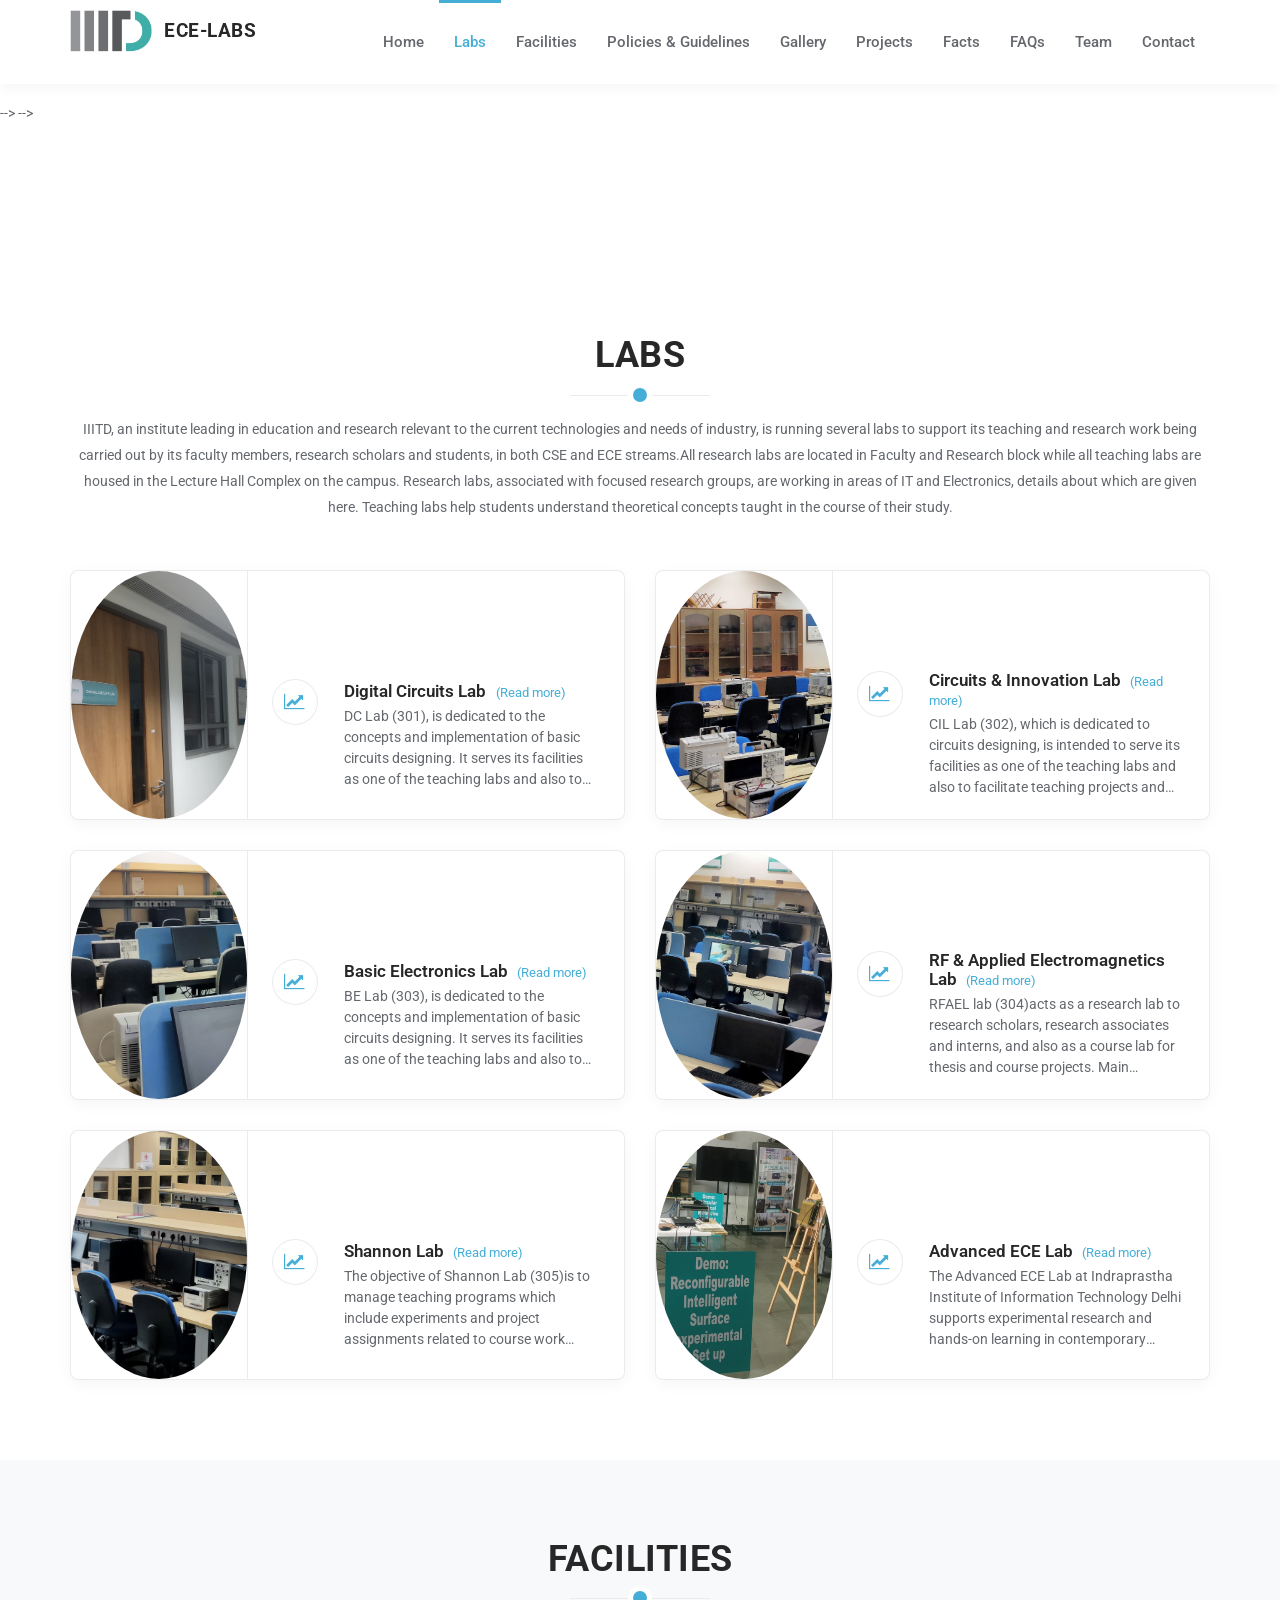
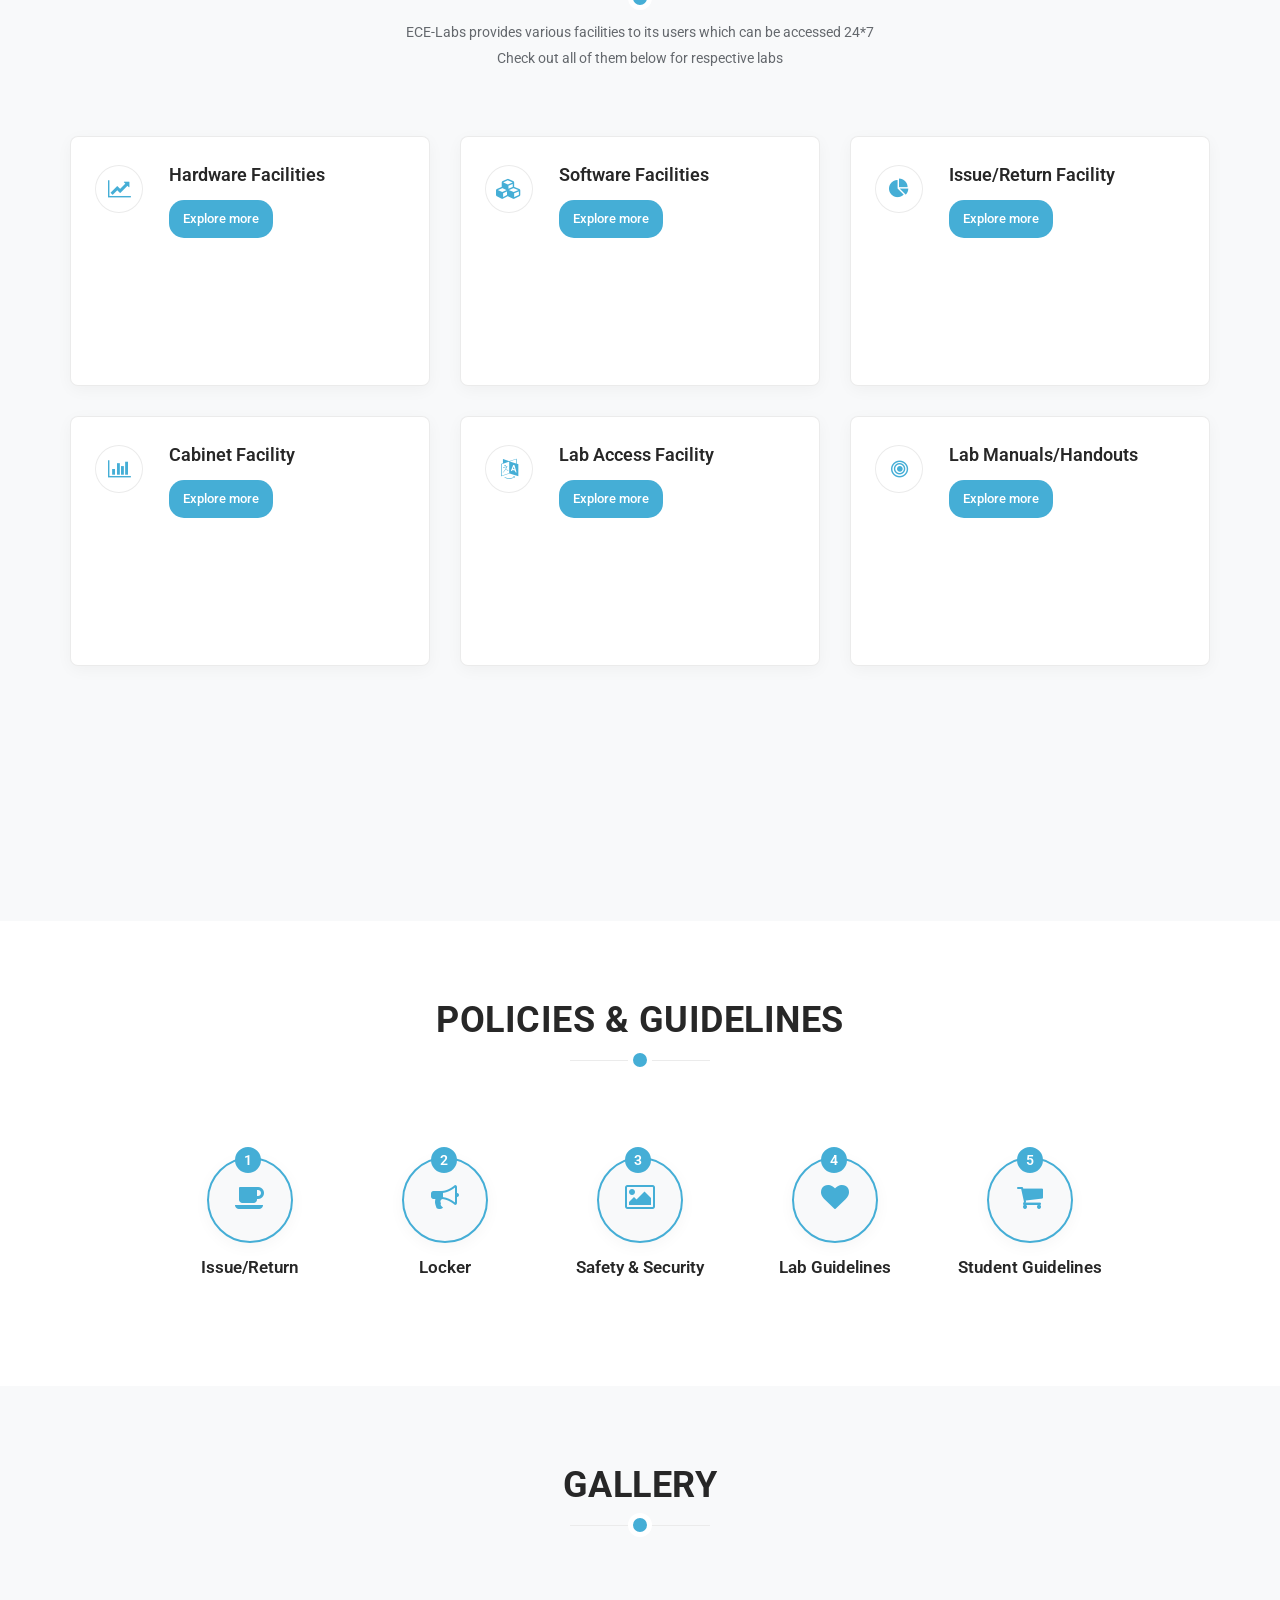
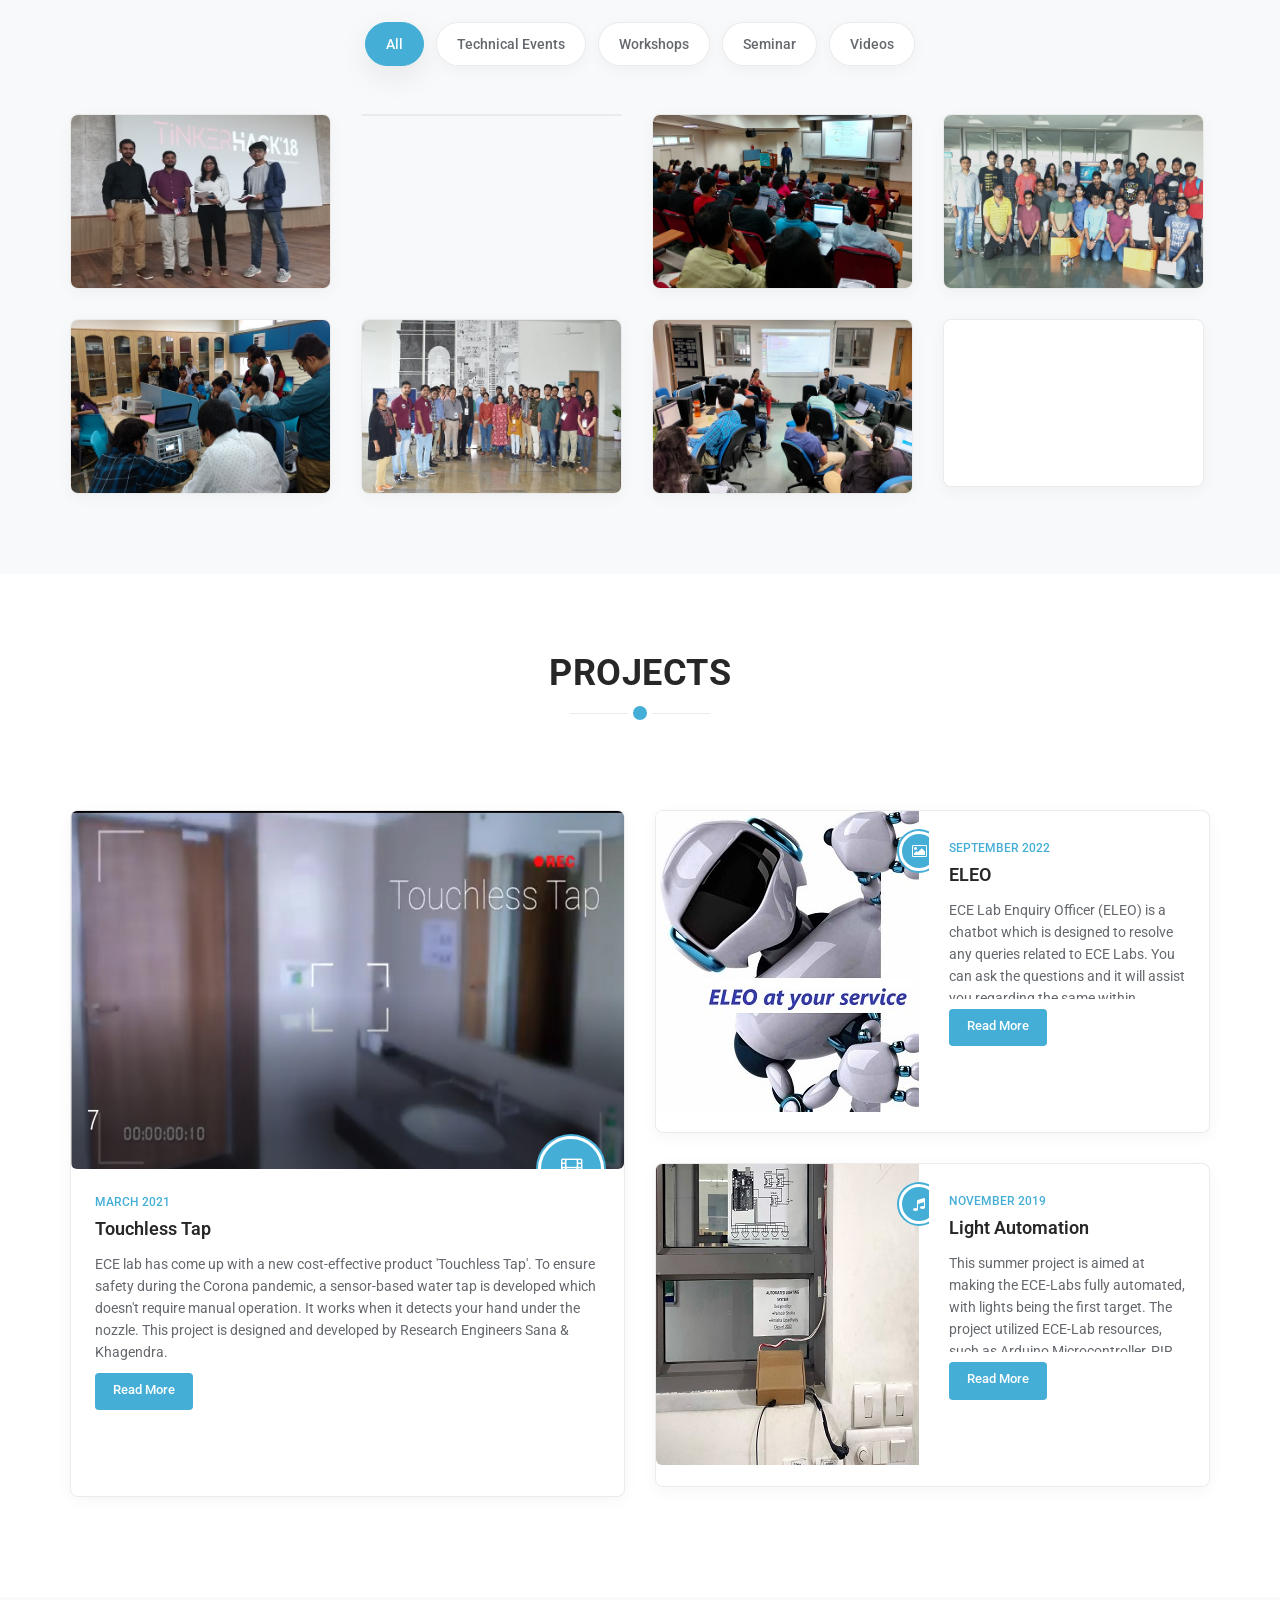
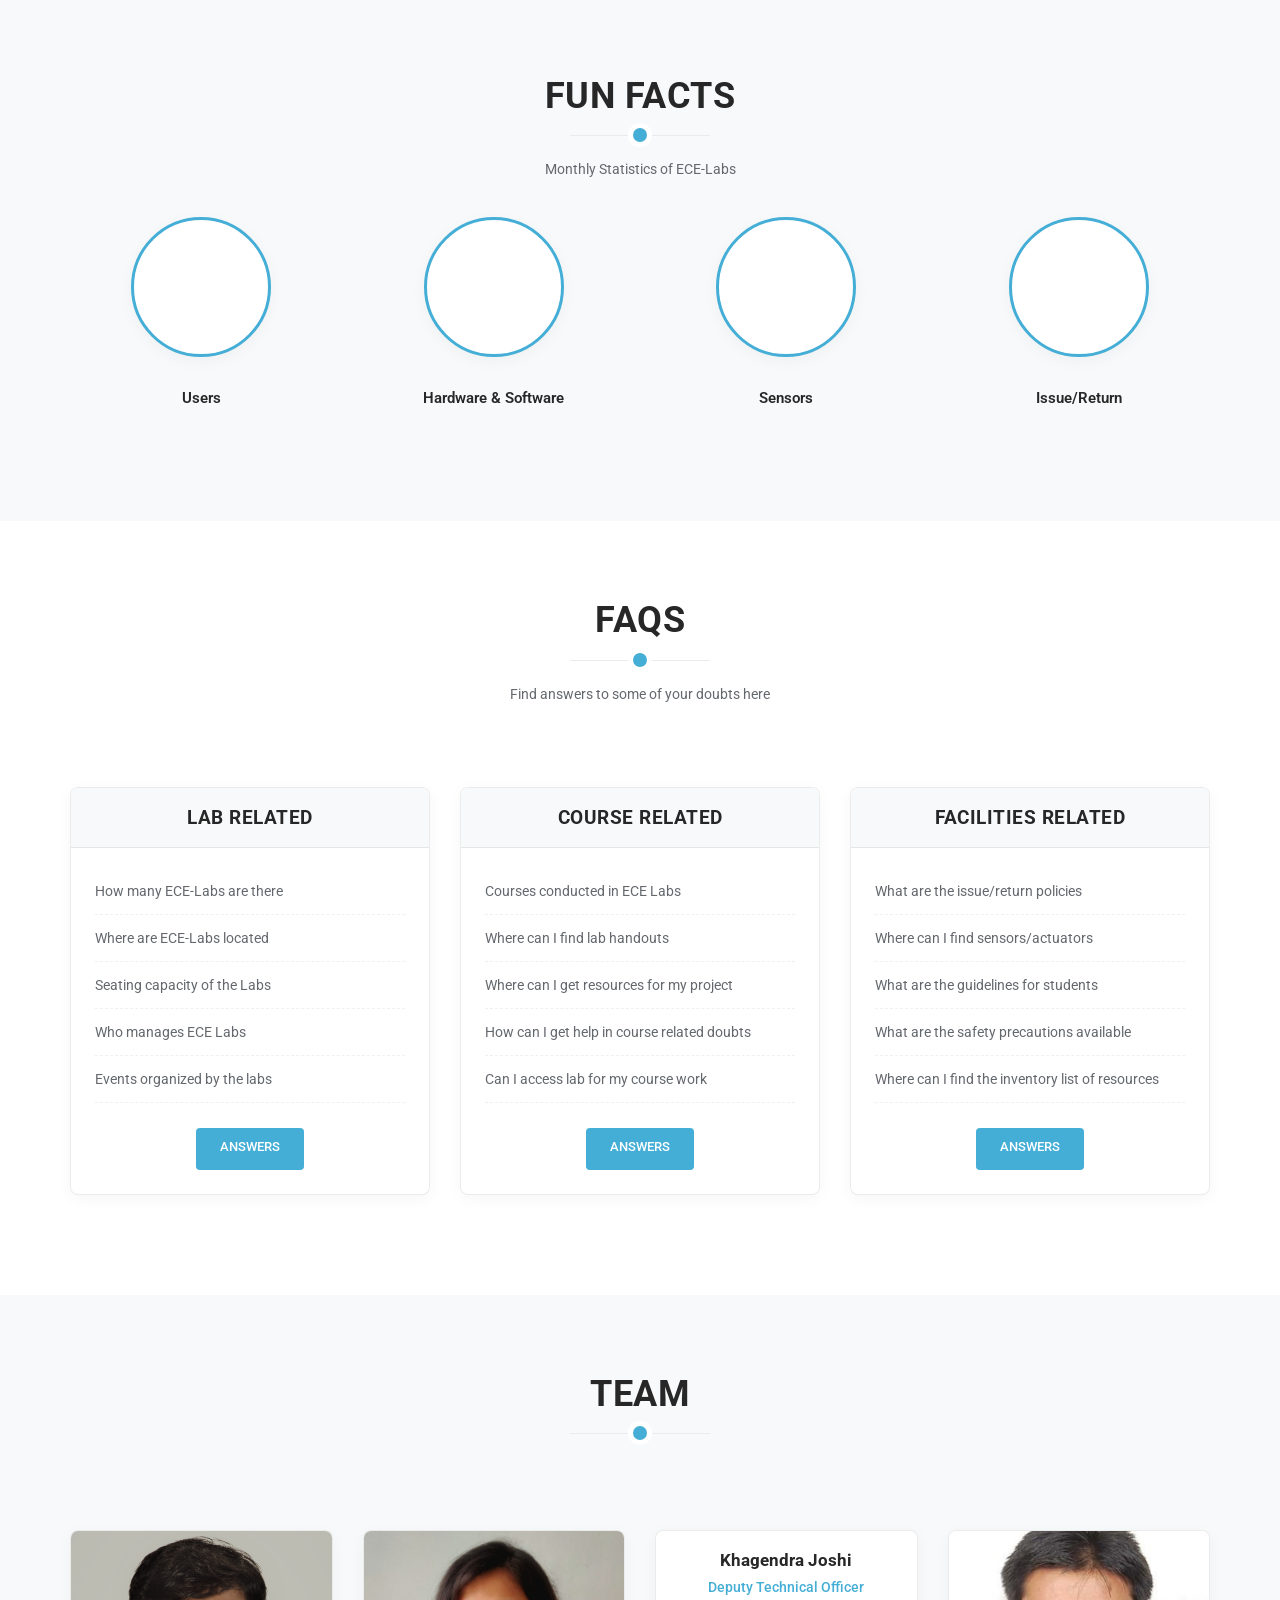
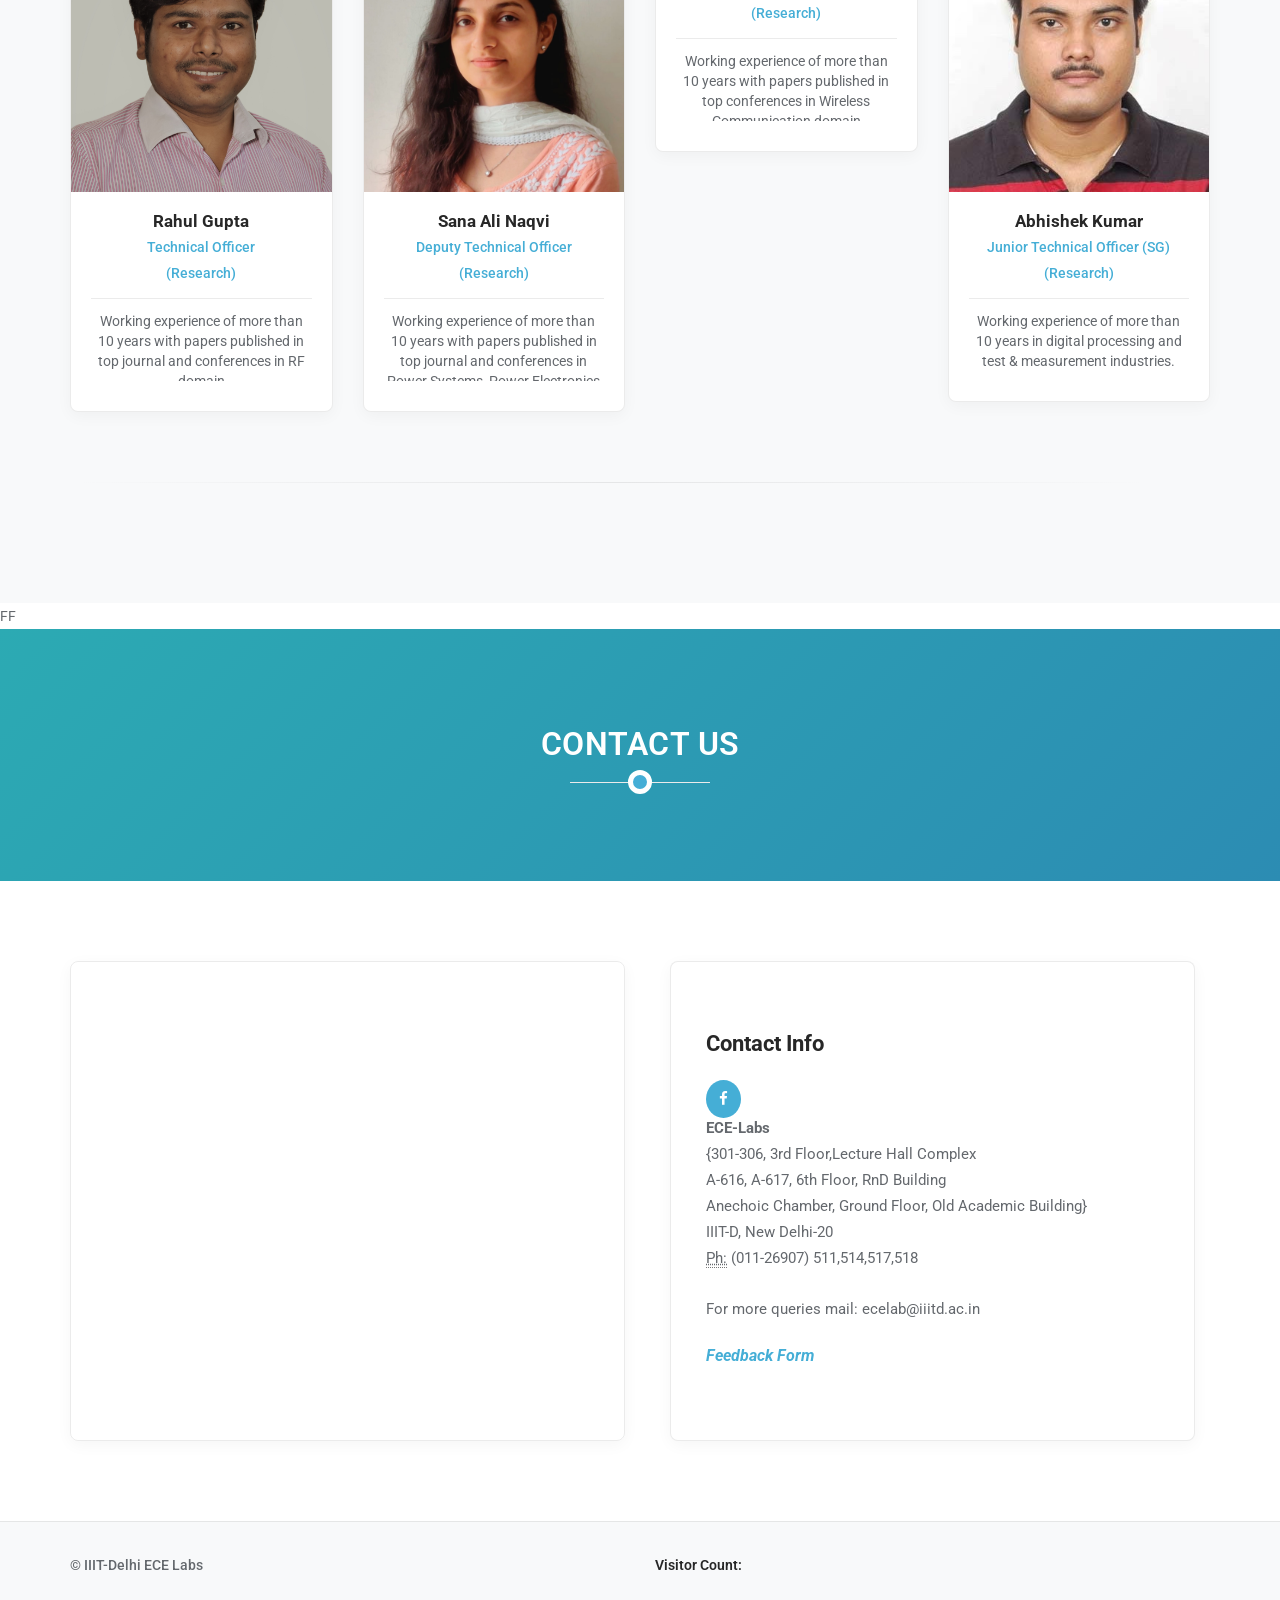
==== index.html @ 9739dc05 "First look" ====
<!DOCTYPE html>
<html lang="en">

<head>
    <meta charset="utf-8">
    <meta name="viewport" content="width=device-width, initial-scale=1.0">
    <meta name="description" content="">
    <meta name="author" content="">
    <title>IIITD ECE-LABS</title>
    
    <!-- core CSS -->
    <link href="css/bootstrap.min.css" rel="stylesheet">
    <link href="css/font-awesome.min.css" rel="stylesheet">
    <link href="css/animate.min.css" rel="stylesheet">
    <link href="css/owl.carousel.css" rel="stylesheet">
    <link href="css/owl.transitions.css" rel="stylesheet">
    <link href="css/prettyPhoto.css" rel="stylesheet">
    <link href="css/main.css" rel="stylesheet">
    <link href="css/responsive.css" rel="stylesheet">
    <link href="css/homepage.css" rel="stylesheet">
    <!--[if lt IE 9]>
    <script src="js/html5shiv.js"></script>
    <script src="js/respond.min.js"></script>
    <![endif]-->
    <link rel="shortcut icon" href="images/ico/favicon.ico">
    <link rel="apple-touch-icon-precomposed" sizes="144x144" href="images/ico/apple-touch-icon-144-precomposed.png">
    <link rel="apple-touch-icon-precomposed" sizes="114x114" href="images/ico/apple-touch-icon-114-precomposed.png">
    <link rel="apple-touch-icon-precomposed" sizes="72x72" href="images/ico/apple-touch-icon-72-precomposed.png">
    <link rel="apple-touch-icon-precomposed" href="images/ico/apple-touch-icon-57-precomposed.png">
</head>
<!--/head-->

<body id="home" class="homepage">

    <header id="header">
        <nav id="main-menu" class="navbar navbar-default navbar-fixed-top" role="banner">
            <div class="container">
                <div class="navbar-header">
                    <button type="button" class="navbar-toggle" data-toggle="collapse" data-target=".navbar-collapse">
                        <span class="sr-only">Toggle navigation</span>
                        <span class="icon-bar"></span>
                        <span class="icon-bar"></span>
                        <span class="icon-bar"></span>
                    </button>
                    <a class="navbar-brand" href="index.html">
                        <img src="images/labs/logo.png" alt="logo" style="width:82px;margin-bottom:5px;">
                        <p>ECE-LABS</p>
                    </a>
                </div>

                <div class="collapse navbar-collapse navbar-right" style="max-height:fit-content;">
                    <ul class="nav navbar-nav">
                        <li class="scroll active"><a href="#home">Home</a></li>
                        <li class="scroll"><a href="#features">Labs</a></li>
                        <li class="scroll"><a href="#services">Facilities</a></li>
                        <li class="scroll"><a href="#work-process">Policies & Guidelines</a></li>
                        <li class="scroll"><a href="#portfolio">Gallery</a></li>
                        <li class="scroll"><a href="#blog">Projects</a></li>
                        <li class="scroll"><a href="#animated-number">Facts</a></li>
                        <li class="scroll"><a href="#pricing">FAQs</a></li>
                        <li class="scroll"><a href="#meet-team">Team</a></li>
                        <li class="scroll"><a href="#get-in-touch">Contact</a></li>
                    </ul>
                </div>
            </div>
            <!--/.container-->
        </nav>
        <!--/nav-->
    </header>
    <!--/header-->

    <section id="main-slider">
        <div class="owl-carousel">
            <div class="item" style="background-image: url(images/slider/114.jpg);">
                <div class="slider-inner">
                    <div class="container">
                        <div class="row">
                            <div class="col-sm-6">
                                <div class="carousel-content">
                                    <!-- <h2> style="color:black;"><span>ELEO:</span> ECE Lab Enquiry Officer</h2>-->
                                    <p> </p>
                                    <a class="btn btn-primary btn-lg" href="#" style="display:none;">Read More</a>
                                </div>
                            </div>
                        </div>
                    </div>
                </div>
            </div>
            <!--/.item-->
        
            <!--/.item-->
            <div class="item" style="background-image: url(images/slider/iiitd.jpg);">
                <div class="slider-inner">
                    <div class="container">
                        <div class="row">
                            <div class="col-sm-6">
                                <div class="carousel-content">
                                    <h2><span></span></h2>
                                    <!--  <h2>Beautifully designed <span>free</span> one page template</h2>
                                    <p>Lorem ipsum dolor sit amet, consectetur adipisicing elit, sed do eiusmod tempor incididunt ut labore et dolore magna incididunt ut labore aliqua. </p>
                                    <a class="btn btn-primary btn-lg" href="#">Read More</a>-->
                                </div>
                            </div>
                        </div>
                    </div>
                </div>
            </div>
            <!--/.item-->
			 <!--<div class="item" style="background-image: url(images/slider/ss3.jpg);">
                <div class="slider-inner">
                    <div class="container">
                        <div class="row">
                            <div class="col-sm-6">
                                <div class="carousel-content">
                                    <h2><span></span></h2>
                                    <!--  <h2>Beautifully designed <span>free</span> one page template</h2>
                                    <p>Lorem ipsum dolor sit amet, consectetur adipisicing elit, sed do eiusmod tempor incididunt ut labore et dolore magna incididunt ut labore aliqua. </p>
                                    <a class="btn btn-primary btn-lg" href="#">Read More</a>-->
                                </div>
                            </div>
                        </div>
                    </div>
                </div>
            </div>-->
            <!--/.item-->
			 <!--<div class="item" style="background-image: url(images/slider/ss4.jpg);">
                <div class="slider-inner">
                    <div class="container">
                        <div class="row">
                            <div class="col-sm-6">
                                <div class="carousel-content">
                                    <h2><span></span></h2>
                                    <!--  <h2>Beautifully designed <span>free</span> one page template</h2>
                                    <p>Lorem ipsum dolor sit amet, consectetur adipisicing elit, sed do eiusmod tempor incididunt ut labore et dolore magna incididunt ut labore aliqua. </p>
                                    <a class="btn btn-primary btn-lg" href="#">Read More</a>-->
                                </div>
                            </div>
                        </div>
                    </div>
                </div>
            </div>-->
            <!--/.item-->
        </div>
        <!--/.owl-carousel-->
    </section>
    <!--/#main-slider-->

   <section id="features">
        <div class="container">

           <!-- <div class="row p2">
                <div class="alert-box" style="background-color:#bfff80;">
                    <span class="badge" style="background-color:#408000;">Latest News</span>						
				
						<br><b>Summer School 2024 </b><br> </li>
  7 days session was conducted by ECE Labs for Class 11th & 12th students on 'From Concept to Creation:  Accelerating Product Development with Rapid Prototyping'</li>
						
		 
                    
                </div>
            </div>-->
            <!-- <div class="row">
                <div class="col-sm-12">
                    <div class="media service-box wow fadeInRight">
                        <div class="pull-left">
                            <i class="fa fa-line-chart"></i>
                        </div>
                        <div class="media-body">

                            <p>CIL Lab (302), which is dedicated to circuits designing, is intended to serve its facilities as one of the teaching labs and also to facilitate teaching projects and research projects. These projects and teaching work include
                                the experimental and innovative study in the field of analog and digital circuits, microcontrollers and its applications.
                        </div>
                    </div>
                </div>
            </div> -->




            <div style="clear:both;"></div>

            <div style="clear:both;"></div>


        </div>
        </div>
    </section>

    <section id="features">
        <div class="container">
            <div class="section-header">
                <h2 class="section-title text-center wow fadeInDown">LABS</h2>
                <p class="text-center wow fadeInDown">IIITD, an institute leading in education and research relevant to the current technologies and needs of industry, is running several labs to support its teaching and research work being carried out by its faculty members, research scholars
                    and students, in both CSE and ECE streams.All research labs are located in Faculty and Research block while all teaching labs are housed in the Lecture Hall Complex on the campus. Research labs, associated with focused research groups,
                    are working in areas of IT and Electronics, details about which are given here. Teaching labs help students understand theoretical concepts taught in the course of their study.</p>
            </div>
            <div class="row">
                 <div class="col-md-6 col-sm-12">
                     <div class="lab-card-wrapper wow fadeInUp">
                         <div class="lab-card-img">
                             <img class="img-responsive" src="images/labs/dc.jpg" alt="">
                         </div>
                         <div class="lab-card-content">
                             <div class="media service-box">
                                 <div class="pull-left">
                                     <i class="fa fa-line-chart"></i>
                                 </div>
                                 <div class="media-body">
                                     <a href="dc.html">
                                         <h4 class="media-heading">Digital Circuits Lab <i><font color="#45aed6"> (Read more) </font></i></h4>
                                     </a>
                                     <p>DC Lab (301), is dedicated to the concepts and implementation of basic circuits designing. It serves its facilities as one of the teaching labs and also to facilitate course projects. </p>
                                 </div>
                             </div>
                         </div>
                     </div>
                 </div>
                 
                 <div class="col-md-6 col-sm-12">
                     <div class="lab-card-wrapper wow fadeInUp">
                         <div class="lab-card-img">
                             <img class="img-responsive" src="images/labs/cil.jpg" alt="">
                         </div>
                         <div class="lab-card-content">
                             <div class="media service-box">
                                 <div class="pull-left">
                                     <i class="fa fa-line-chart"></i>
                                 </div>
                                 <div class="media-body">
                                     <a href="cil.html">
                                         <h4 class="media-heading">Circuits & Innovation Lab<i><font color="#45aed6"> (Read more) </font></i></h4>
                                     </a>
                                     <p>CIL Lab (302), which is dedicated to circuits designing, is intended to serve its facilities as one of the teaching labs and also to facilitate teaching projects and research projects. These projects and teaching work include the experimental and innovative study in the field of analog and digital circuits, microcontrollers and its applications.</p>
                                 </div>
                             </div>
                         </div>
                     </div>
                 </div>
                 
                 <div class="col-md-6 col-sm-12">
                     <div class="lab-card-wrapper wow fadeInUp">
                         <div class="lab-card-img">
                             <img class="img-responsive" src="images/labs/be.jpg" alt="">
                         </div>
                         <div class="lab-card-content">
                             <div class="media service-box">
                                 <div class="pull-left">
                                     <i class="fa fa-line-chart"></i>
                                 </div>
                                 <div class="media-body">
                                     <a href="be.html">
                                         <h4 class="media-heading">Basic Electronics Lab<i><font color="#45aed6"> (Read more) </font></i></h4>
                                     </a>
                                     <p>BE Lab (303), is dedicated to the concepts and implementation of basic circuits designing. It serves its facilities as one of the teaching labs and also to facilitate course projects. </p>
                                 </div>
                             </div>
                         </div>
                     </div>
                 </div>
                 
                 <div class="col-md-6 col-sm-12">
                     <div class="lab-card-wrapper wow fadeInUp">
                         <div class="lab-card-img">
                             <img class="img-responsive" src="images/labs/rf.jpg" alt="">
                         </div>
                         <div class="lab-card-content">
                             <div class="media service-box">
                                 <div class="pull-left">
                                     <i class="fa fa-line-chart"></i>
                                 </div>
                                 <div class="media-body">
                                     <a href="rf.html">
                                         <h4 class="media-heading">RF & Applied Electromagnetics Lab<i><font color="#45aed6"> (Read more) </font></i></h4>
                                     </a>
                                     <p>RFAEL lab (304)acts as a research lab to research scholars, research associates and interns, and also as a course lab for thesis and course projects. Main Research areas of the lab include understanding of high frequency devices, Antenna theory concepts and design fields. Its goal is to become a leading research and development group in the RF and Applied Electromagnetic Engineering. </p>
                                 </div>
                             </div>
                         </div>
                     </div>
                 </div>
                 
                 <div class="col-md-6 col-sm-12">
                     <div class="lab-card-wrapper wow fadeInUp">
                         <div class="lab-card-img">
                             <img class="img-responsive" src="images/labs/shannon.jpg" alt="">
                         </div>
                         <div class="lab-card-content">
                             <div class="media service-box">
                                 <div class="pull-left">
                                     <i class="fa fa-line-chart"></i>
                                 </div>
                                 <div class="media-body">
                                     <a href="sho.html">
                                         <h4 class="media-heading">Shannon Lab<i><font color="#45aed6"> (Read more) </font></i></h4>
                                     </a>
                                     <p>The objective of Shannon Lab (305)is to manage teaching programs which include experiments and project assignments related to course work whereas the research work involves research scholars, interns and students working in the areas related to signal processing and wireless communication.</p>
                                 </div>
                             </div>
                         </div>
                     </div>
                 </div>
                 
                 <div class="col-md-6 col-sm-12">
                     <div class="lab-card-wrapper wow fadeInUp">
                         <div class="lab-card-img">
                             <img class="img-responsive" src="images/labs/ael.jpeg" alt="">
                         </div>
                         <div class="lab-card-content">
                             <div class="media service-box">
                                 <div class="pull-left">
                                     <i class="fa fa-line-chart"></i>
                                 </div>
                                 <div class="media-body">
                                     <a href="ael.html">
                                         <h4 class="media-heading">Advanced ECE Lab<i><font color="#45aed6"> (Read more) </font></i></h4>
                                     </a>
                                     <p>The Advanced ECE Lab at Indraprastha Institute of Information Technology Delhi supports experimental research and hands-on learning in contemporary wireless and electronic communication systems. The laboratory hosts a 5G testbed based on a standalone architecture comprising the 5G core network, radio unit, IP Multimedia Subsystem (IMS), Mobile Edge Computing (MEC) server, and a centralized network management system. In addition, the lab houses experimental setups for Reconfigurable Intelligent Surfaces (RIS) and Optical Reconfigurable Intelligent Surfaces (ORIS), enabling investigations into intelligent signal reflection, beam steering, and communication in non-line-of-sight environments. The facility also includes Device-to-Device (D2D) communication testbeds that allow the study of direct wireless links, cooperative communication, and low-latency networking. High-performance desktop workstations and embedded platforms are available to support real-time signal processing, prototyping, and system-level experimentation. Collectively, the infrastructure provides a practical environment for students and researchers to develop and validate emerging communication technologies, including RIS-assisted wireless systems, optical wireless communication, and IoT-based applications. All the hardware testbeds are supported by Shannon lab.</p>
                                 </div>
                             </div>
                         </div>
                     </div>
                 </div>
            </div>
        </div>
    </section>




<section id="services">
        <div class="container">

            <div class="section-header">
                <h2 class="section-title text-center wow fadeInDown">Facilities</h2>
                <p class="text-center wow fadeInDown">ECE-Labs provides various facilities to its users  which can be accessed 24*7 <br> Check out all of them below for respective labs</p>
            </div>

			<div class="row">
                <div class="features">
                    <div class="col-md-4 col-sm-6 wow fadeInUp" data-wow-duration="300ms" data-wow-delay="0ms">
                        <div class="media service-box">
                            <div class="pull-left">
                                <i class="fa fa-line-chart"></i>
                            </div>
                            <div class="media-body">
                                <h4 class="media-heading">Hardware Facilities</h4>
                                <div class="facdoc">
									<div class="facheading">Explore more</div>
									<div class="lname">
									<p><a href="https://ecelabs.iiitd.edu.in/dc.html" target="_blank">>> Digital Circuits Lab</a></p>
									<p><a href="https://ecelabs.iiitd.edu.in/cil.html" target="_blank">>> Circuits & Innovation Lab</a></p>
									<p><a href="https://ecelabs.iiitd.edu.in/be.html" target="_blank">>> Basic Electronics Lab</a></p>
									<p><a href="https://ecelabs.iiitd.edu.in/rf.html" target="_blank">>> RF & Applied Electromagnetics Lab</a></p>
									<p><a href="https://ecelabs.iiitd.edu.in/sho.html" target="_blank">>> Shannon Lab</a></p>
									</div>
								</div>
                            </div>
                        </div>
                    </div>
                    <!--/.col-md-4-->

                    <div class="col-md-4 col-sm-6 wow fadeInUp" data-wow-duration="300ms" data-wow-delay="100ms">
                        <div class="media service-box">
                            <div class="pull-left">
                                <i class="fa fa-cubes"></i>
                            </div>
                            <div class="media-body">
                                <h4 class="media-heading">Software Facilities</h4>
                                <div class="facdoc">
									<div class="facheading">Explore more</div>
									<div class="lname">
									<p><a href="https://ecelabs.iiitd.edu.in/dc.html" target="_blank">>> Digital Circuits Lab</a></p>
									<p><a href="https://ecelabs.iiitd.edu.in/cil.html" target="_blank">>> Circuits & Innovation Lab</a></p>
									<p><a href="https://ecelabs.iiitd.edu.in/be.html" target="_blank">>> Basic Electronics Lab</a></p>
									<p><a href="https://ecelabs.iiitd.edu.in/rf.html" target="_blank">>> RF & Applied Electromagnetics Lab</a></p>
									<p><a href="https://ecelabs.iiitd.edu.in/sho.html" target="_blank">>> Shannon Lab</a></p>
									</div>
								</div>
                            </div>
                        </div>
                    </div>
                    <!--/.col-md-4-->

                    <div class="col-md-4 col-sm-6 wow fadeInUp" data-wow-duration="300ms" data-wow-delay="200ms">
                        <div class="media service-box">
                            <div class="pull-left">
                                <i class="fa fa-pie-chart"></i>
                            </div>
                            <div class="media-body">
                                <h4 class="media-heading">Issue/Return Facility</h4>
                                <div class="facdoc">
									<div class="facheading">Explore more</div>
									<div class="lname">
									<p><a href="https://ecelabs.iiitd.edu.in/cil.html" target="_blank">>> Circuits & Innovation Lab</a></p>
									<p><a href="https://ecelabs.iiitd.edu.in/be.html" target="_blank">>> Basic Electronics Lab</a></p>
									<p><a href="https://ecelabs.iiitd.edu.in/rf.html" target="_blank">>> RF & Applied Electromagnetics Lab</a></p>
									<p><a href="https://ecelabs.iiitd.edu.in/sho.html" target="_blank">>> Shannon Lab</a></p>
									</div>
								</div>
                            </div>
                        </div>
                    </div>
                    <!--/.col-md-4-->
				</div>
			</div>
			<div class="row">
                <div class="features">
                    <div class="col-md-4 col-sm-6 wow fadeInUp" data-wow-duration="300ms" data-wow-delay="300ms">
                        <div class="media service-box">
                            <div class="pull-left">
                                <i class="fa fa-bar-chart"></i>
                            </div>
                            <div class="media-body">
                                <h4 class="media-heading">Cabinet Facility</h4>
                                <div class="facdoc">
									<div class="facheading">Explore more</div>
									<div class="lname">
									<p><a href="https://ecelabs.iiitd.edu.in/rf.html" target="_blank">>> RF & Applied Electromagnetics Lab</a></p>
									<p><a href="https://ecelabs.iiitd.edu.in/sho.html" target="_blank">>> Shannon Lab</a></p>
									</div>
								</div>
                            </div>
                        </div>
                    </div>
                    <!--/.col-md-4-->

                    <div class="col-md-4 col-sm-6 wow fadeInUp" data-wow-duration="300ms" data-wow-delay="400ms">
                        <div class="media service-box">
                            <div class="pull-left">
                                <i class="fa fa-language"></i>
                            </div>
                            <div class="media-body">
                                <h4 class="media-heading">Lab Access Facility</h4>
                                <div class="facdoc">
									<div class="facheading">Explore more</div>
									<div class="lname">
									<p><a href="https://ecelabs.iiitd.edu.in/cil.html" target="_blank">>> Circuits & Innovation Lab</a></p>
									<p><a href="https://ecelabs.iiitd.edu.in/be.html" target="_blank">>> Basic Electronics Lab</a></p>
									<p><a href="https://ecelabs.iiitd.edu.in/rf.html" target="_blank">>> RF & Applied Electromagnetics Lab</a></p>
									<p><a href="https://ecelabs.iiitd.edu.in/sho.html" target="_blank">>> Shannon Lab</a></p>
									</div>
								</div>
                            </div>
                        </div>
                    </div>
                    <!--/.col-md-4-->

                    <div class="col-md-4 col-sm-6 wow fadeInUp" data-wow-duration="300ms" data-wow-delay="500ms">
                        <div class="media service-box">
                            <div class="pull-left">
                                <i class="fa fa-bullseye"></i>
                            </div>
                            <div class="media-body">
                                <h4 class="media-heading">Lab Manuals/Handouts</h4>
                                <div class="facdoc">
									<div class="facheading">Explore more</div>
									<div class="lname">
									<p><a href="https://ecelabs.iiitd.edu.in/cil.html" target="_blank">>> Circuits & Innovation Lab</a></p>
									<p><a href="https://ecelabs.iiitd.edu.in/be.html" target="_blank">>> Basic Electronics Lab</a></p>
									<p><a href="https://ecelabs.iiitd.edu.in/rf.html" target="_blank">>> RF & Applied Electromagnetics Lab</a></p>
									<p><a href="https://ecelabs.iiitd.edu.in/sho.html" target="_blank">>> Shannon Lab</a></p>
									</div>
								</div>
                            </div>
                        </div>
                    </div>
                    <!--/.col-md-4-->
                </div>
            </div>
            <!--/.row-->
        </div>
        <!--/.container-->
    </section>
    <!--/#services-->
	
	
	
	
	
	
	
	
	
	
	
	
	
	
	
	
	
    <section id="services">
        <div class="container">


            <!--/.row-->
        </div>
        <!--/.container-->
    </section>
    <!--/#services-->

    <section id="work-process">
        <div class="container">
            <div class="section-header">
                <h2 class="section-title text-center wow fadeInDown">Policies & Guidelines</h2>
                <p class="text-center wow fadeInDown"> <br></p>
            </div>

            <div class="row text-center">
                <div class="col-md-2 col-md-4 col-xs-6 col-md-offset-1">
                    <div class="wow fadeInUp" data-wow-duration="400ms" data-wow-delay="0ms">
                        <div class="icon-circle">
                            <span>1</span>
                            <i class="fa fa-coffee fa-2x"></i>
                        </div>
                        <a href="policyandguidelines/Issue%20return.pdf" target="_blank">
                            <h3>Issue/Return</h3>
                        </a>
                    </div>
                </div>
                <div class="col-md-2 col-md-4 col-xs-6">
                    <div class="wow fadeInUp" data-wow-duration="400ms" data-wow-delay="100ms">
                        <div class="icon-circle">
                            <span>2</span>
                            <i class="fa fa-bullhorn fa-2x"></i>
                        </div>
                        <a href="policyandguidelines/locker.pdf" target="_blank">
                            <h3>Locker</h3>
                        </a>
                    </div>
                </div>
                <div class="col-md-2 col-md-4 col-xs-6">
                    <div class="wow fadeInUp" data-wow-duration="400ms" data-wow-delay="200ms">
                        <div class="icon-circle">
                            <span>3</span>
                            <i class="fa fa-image fa-2x"></i>
                        </div>
                        <a href="policyandguidelines/Lab%20Safety%20&%20Security.pdf" target="_blank">
                            <h3>Safety & Security</h3>
                        </a>
                    </div>
                </div>
                <div class="col-md-2 col-md-4 col-xs-6">
                    <div class="wow fadeInUp" data-wow-duration="400ms" data-wow-delay="300ms">
                        <div class="icon-circle">
                            <span>4</span>
                            <i class="fa fa-heart fa-2x"></i>
                        </div>
                        <a href="policyandguidelines/lab%20guidelines.pdf" target="_blank">
                            <h3>Lab Guidelines</h3>
                        </a>
                    </div>
                </div>
                <div class="col-md-2 col-md-4 col-xs-6">
                    <div class="wow fadeInUp" data-wow-duration="400ms" data-wow-delay="400ms">
                        <div class="icon-circle">
                            <span>5</span>
                            <i class="fa fa-shopping-cart fa-2x"></i>
                        </div>
                        <a href="policyandguidelines/student%20guidelines.pdf" target="_blank">
                            <h3>Student Guidelines</h3>
                        </a>
                    </div>
                </div>
                <!--<div class="col-md-2 col-md-4 col-xs-6">
                    <div class="wow fadeInUp" data-wow-duration="400ms" data-wow-delay="500ms">
                        <div class="icon-circle">
                            <span>6</span>
                            <i class="fa fa-space-shuttle fa-2x"></i>
                        </div>
                        <h3>LAUNCH</h3>
                    </div>
                </div>-->
            </div>
        </div>
    </section>

    <section id="portfolio">
        <div class="container">
            <div class="section-header">
                <h2 class="section-title text-center wow fadeInDown">Gallery</h2>
                <p class="text-center wow fadeInDown"> <br> </p>
            </div>

            <div class="text-center">
                <ul class="portfolio-filter">
                    <li><a class="active" href="#" data-filter="*">All</a></li>
                    <li><a href="#" data-filter=".creative">Technical Events</a></li>
                    <li><a href="#" data-filter=".corporate">Workshops</a></li>
                    <li><a href="#" data-filter=".portfolio">Seminar</a></li>
                    <li><a href="#" data-filter=".tvideos">Videos</a></li>
                </ul>
                <!--/#portfolio-filter-->
            </div>

            <div class="portfolio-items">
                <div class="portfolio-item creative">
                    <div class="portfolio-item-inner">
                        <img class="img-responsive" src="images/portfolio/01.jpg" alt="">
                        <div class="portfolio-info">
                            <h3>TinkerHack</h3>

                            <a class="preview" href="images/portfolio/01.jpg" rel="prettyPhoto"><i class="fa fa-eye"></i></a>
                        </div>
                    </div>
                </div>
                <!--/.portfolio-item-->


                <!--/.portfolio-item-->

                <div class="portfolio-item creative">
                    <div class="portfolio-item-inner">
                        <img class="img-responsive" src="images/portfolio/03.jpg" alt="">
                        <div class="portfolio-info">
                            <h3>Electrivire</h3>

                            <a class="preview" href="images/portfolio/03.jpg" rel="prettyPhoto"><i class="fa fa-eye"></i></a>
                        </div>
                    </div>
                </div>
                <!--/.portfolio-item-->

                <div class="portfolio-item corporate">
                    <div class="portfolio-item-inner">
                        <img class="img-responsive" src="images/portfolio/04.jpg" alt="">
                        <div class="portfolio-info">
                            <h3>RF Workshop</h3>

                            <a class="preview" href="images/portfolio/04.jpg" rel="prettyPhoto"><i class="fa fa-eye"></i></a>
                        </div>
                    </div>
                </div>
                <!--/.portfolio-item-->

                <div class="portfolio-item creative portfolio">
                    <div class="portfolio-item-inner">
                        <img class="img-responsive" src="images/portfolio/05.jpg" alt="">
                        <div class="portfolio-info">
                            <h3>HACKiT</h3>

                            <a class="preview" href="images/portfolio/05.jpg" rel="prettyPhoto"><i class="fa fa-eye"></i></a>
                        </div>
                    </div>
                </div>
                <!--/.portfolio-item-->

                <div class="portfolio-item corporate">
                    <div class="portfolio-item-inner">
                        <img class="img-responsive" src="images/portfolio/06.jpg" alt="">
                        <div class="portfolio-info">
                            <h3>RF Workshop</h3>

                            <a class="preview" href="images/portfolio/06.jpg" rel="prettyPhoto"><i class="fa fa-eye"></i></a>
                        </div>
                    </div>
                </div>
                <!--/.portfolio-item-->

                <div class="portfolio-item corporate">
                    <div class="portfolio-item-inner">
                        <img class="img-responsive" src="images/portfolio/07.jpg" alt="">
                        <div class="portfolio-info">
                            <h3>V2V Workshop</h3>

                            <a class="preview" href="images/portfolio/07.jpg" rel="prettyPhoto"><i class="fa fa-eye"></i></a>
                        </div>
                    </div>
                </div>
                <!--/.portfolio-item-->

                <div class="portfolio-item corporate">
                    <div class="portfolio-item-inner">
                        <img class="img-responsive" src="images/portfolio/08.jpg" alt="">
                        <div class="portfolio-info">
                            <h3>NS3 Workshop</h3>

                            <a class="preview" href="images/portfolio/08.jpg" rel="prettyPhoto"><i class="fa fa-eye"></i></a>
                        </div>
                    </div>
                </div>
                <!--/.portfolio-item-->
                <div class="portfolio-item tvideos">
                    <div class="portfolio-item-inner">
                        <!--<img class="img-responsive" src="images/portfolio/02.jpg" alt="">-->
                        <div class="embed-responsive embed-responsive-3by2">
                            <!-- <iframe src="images/portfolio/02.mp4" frameborder="0" webkitallowfullscreen mozallowfullscreen allowfullscreen></iframe>-->
                            <video class="labvideo" poster="images/portfolio/03.jpg">
						  <source src="images/portfolio/02.mp4" type="video/mp4">
						  Your browser does not support the video tag.
						</video>
                        </div>
                        <div class="portfolio-info">
                            <!--<h3>All events</h3>
                            
                            <a class="preview" href="images/portfolio/03.jpg" rel="prettyPhoto"><i class="fa fa-eye"></i></a>-->
                        </div>
                    </div>
                </div>
            </div>
        </div>
        <!--/.container-->
    </section>
    <!--/#portfolio-->

    <section id="blog">
        <div class="container">
            <div class="section-header">
                <h2 class="section-title text-center wow fadeInDown">Projects</h2>
                <p class="text-center wow fadeInDown"> <br></p>
            </div>

            <div class="row">
                <div class="col-sm-6">
                    <div class="blog-post blog-large wow fadeInLeft" data-wow-duration="300ms" data-wow-delay="0ms">
                        <article>
                            <header class="entry-header">
                            <div class="entry-thumbnail">
                                <img class="img-responsive" src="images/blog/7.jpg" alt="">
                                <span class="post-format post-format-video"><i class="fa fa-film"></i></span>
                            </div>
                            <div class="entry-date">March 2021</div>
                            <h2 class="entry-title"><a href="https://drive.google.com/file/d/1hBZD8eXcePdIPmQdU7vHj53eiggsQZ3R/view?usp=sharing">Touchless Tap</a></h2>
                        </header>

                        <div class="entry-content">
                            <p> ECE lab has come up with a new cost-effective product 'Touchless Tap'. To ensure safety during the Corona pandemic, a sensor-based water tap is developed which doesn't require manual operation. It works when it detects your hand under the nozzle. This project is designed and developed by Research Engineers Sana & Khagendra. </p>
                            <a class="btn btn-primary" href="https://drive.google.com/file/d/1hBZD8eXcePdIPmQdU7vHj53eiggsQZ3R/view?usp=sharing">Read More</a>
                        </div>

                        <footer class="entry-meta" style="visibility:hidden;">
                            <span class="entry-author"><i class="fa fa-pencil"></i> <a href="#">Comment</a></span>
                            <span class="entry-category"><i class="fa fa-folder-o"></i> <a href="#">PDF</a></span>
                            <span class="entry-comments"><i class="fa fa-comments-o"></i> <a href="#">Like</a></span>
                        </footer>
							
							<!--<header class="entry-header">
                                <div class="entry-thumbnail">
                                    <img class="img-responsive" src="images/blog/01.jpg" alt="">
                                    <span class="post-format post-format-video"><i class="fa fa-film"></i></span>
                                </div>
                                <div class="entry-date">25 November 2019</div>
                                <h2 class="entry-title"><a href="#">Smart Gate Entry for Vehicles</a></h2>
                            </header>

                            <div class="entry-content">
                                <p>This system is designed for automating the Entry/Exit System of the vehicles in the premesis using a Centrally maintained Database which helps in real time synchronization of data over wireless network between all the gates
                                    in the campus. This project is designed by B.Tech students Aditya, Dhruv, Muskaan & Parth under the guidance of Engineers Sana, Khagendra, Abhishek & Rahul. </p>
                                <a class="btn btn-primary" href="#">Read More</a>
                            </div>

                            <footer class="entry-meta" style="visibility:hidden;">
                                <span class="entry-author"><i class="fa fa-pencil"></i> <a href="#">Comment</a></span>
                                <span class="entry-category"><i class="fa fa-folder-o"></i> <a href="#">PDF</a></span>
                                <span class="entry-comments"><i class="fa fa-comments-o"></i> <a href="#">Like</a></span>
                            </footer>-->
                        </article>
                    </div>
                </div>
                <!--/.col-sm-6-->
                <div class="col-sm-6">
                    <div class="blog-post blog-media wow fadeInRight" data-wow-duration="300ms" data-wow-delay="100ms">
                        <article class="media clearfix">
                            <div class="entry-thumbnail pull-left">
                            <img class="img-responsive" src="images/blog/1.jpg" alt="">
                            <span class="post-format post-format-gallery"><i class="fa fa-image"></i></span>
                        </div>
                        <div class="media-body">
                            <header class="entry-header">
                                <div class="entry-date">September 2022</div>
                                <h2 class="entry-title"><a href="#">ELEO</a></h2>
                            </header>

                            <div class="entry-content">
                                <p>ECE Lab Enquiry Officer (ELEO) is a chatbot which is designed to resolve any queries related to 
								ECE Labs. You can ask the questions and it will assist you regarding the same within seconds. The project is designed by B.Tech student Jayan Pahuja under the guidance of Engineers Sana Ali Naqvi & Khagendra Joshi.</p>
                                <a class="btn btn-primary" href="#">Read More</a>
                            </div>

                            <footer class="entry-meta" style="visibility:hidden;">
                                <span class="entry-author"><i class="fa fa-pencil"></i> <a href="#">Comment</a></span>
                                <span class="entry-category"><i class="fa fa-folder-o"></i> <a href="#">PDF</a></span>
                                <span class="entry-comments"><i class="fa fa-comments-o"></i> <a
                                        href="#">Like</a></span>
                            </footer>
                        </div>
							<!--<div class="entry-thumbnail pull-left">
                                <img class="img-responsive" src="images/blog/02.jpg" alt="">
                                <span class="post-format post-format-gallery"><i class="fa fa-image"></i></span>
                            </div>
                            <div class="media-body">
                                <header class="entry-header">
                                    <div class="entry-date">19 August 2019</div>
                                    <h2 class="entry-title"><a href="#">IC Tester</a></h2>
                                </header>

                                <div class="entry-content">
                                    <p>The tester is designed using the resources available in ECE-Labs to test basic digital ICs. The project was designed by B.Tech student Ashutosh under the guidance of Engineers Khagendra Joshi & Sana Ali Naqvi.</p>
                                    <a class="btn btn-primary" href="#">Read More</a>
                                </div>

                                <footer class="entry-meta" style="visibility:hidden;">
                                    <span class="entry-author"><i class="fa fa-pencil"></i> <a href="#">Comment</a></span>
                                    <span class="entry-category"><i class="fa fa-folder-o"></i> <a href="#">PDF</a></span>
                                    <span class="entry-comments"><i class="fa fa-comments-o"></i> <a href="#">Like</a></span>
                                </footer>
                            </div>-->
                        </article>
                    </div>
                    <div class="blog-post blog-media wow fadeInRight" data-wow-duration="300ms" data-wow-delay="200ms">
                        <article class="media clearfix">
                            <div class="entry-thumbnail pull-left">
                                <img class="img-responsive" src="images/blog/03.jpg" alt="">
                                <span class="post-format post-format-audio"><i class="fa fa-music"></i></span>
                            </div>
                            <div class="media-body">
                                <header class="entry-header">
                                    <div class="entry-date">November 2019</div>
                                    <h2 class="entry-title"><a href="#">Light Automation</a></h2>
                                </header>

                                <div class="entry-content">
                                    <p>This summer project is aimed at making the ECE-Labs fully automated, with lights being the first target. The project utilized ECE-Lab resources, such as Arduino Microcontroller, PIR sensors, relays etc. This was designed
                                        by B.Tech students Paritosh & Amisha under the guidance of Engineer Abhishek Kumar.</p>
                                    <a class="btn btn-primary" href="#">Read More</a>
                                </div>

                                <footer class="entry-meta" style="visibility:hidden;">
                                    <span class="entry-author"><i class="fa fa-pencil"></i> <a href="#">Comment</a></span>
                                    <span class="entry-category"><i class="fa fa-folder-o"></i> <a href="#">PDF</a></span>
                                    <span class="entry-comments"><i class="fa fa-comments-o"></i> <a href="#">Like</a></span>
                                </footer>
                            </div>
                        </article>
                    </div>
                </div>
            </div>

        </div>
    </section>
    <!--/#about-->

    <!--/#work-process-->

    <section id="animated-number">
        <div class="container">
            <div class="section-header">
                <h2 class="section-title text-center wow fadeInDown">Fun Facts</h2>
                <p class="text-center wow fadeInDown">Monthly Statistics of ECE-Labs</p>
            </div>

            <div class="row text-center">
                <div class="col-sm-3 col-xs-6">
                    <div class="wow fadeInUp" data-wow-duration="400ms" data-wow-delay="0ms">
                        <div class="animated-number" data-digit="5000" data-duration="1000"></div>
                        <strong>Users</strong>
                    </div>
                </div>
                <div class="col-sm-3 col-xs-6">
                    <div class="wow fadeInUp" data-wow-duration="400ms" data-wow-delay="100ms">
                        <div class="animated-number" data-digit="50" data-duration="1000"></div>
                        <strong>Hardware & Software</strong>
                    </div>
                </div>
                <div class="col-sm-3 col-xs-6">
                    <div class="wow fadeInUp" data-wow-duration="400ms" data-wow-delay="200ms">
                        <div class="animated-number" data-digit="40" data-duration="1000"></div>
                        <strong>Sensors</strong>
                    </div>
                </div>
                <div class="col-sm-3 col-xs-6">
                    <div class="wow fadeInUp" data-wow-duration="400ms" data-wow-delay="300ms">
                        <div class="animated-number" data-digit="2000" data-duration="1000"></div>
                        <strong>Issue/Return</strong>
                    </div>
                </div>
            </div>
        </div>
    </section>
    <!--/#animated-number-->

    <section id="pricing">
        <div class="container">
            <div class="section-header">
                <h2 class="section-title text-center wow fadeInDown">FAQs</h2>
                <p class="text-center wow fadeInDown">Find answers to some of your doubts here <br></p>
            </div>

            <div class="row">
                <div class="col-sm-6 col-md-4">
                    <div class="wow zoomIn" data-wow-duration="400ms" data-wow-delay="0ms">
                        <ul class="pricing">
                            <li class="plan-header">
                                <div class="price-duration">
                                    <span class="price">
                                        
                                    </span>
                                    <span class="duration">
                                        
                                    </span>
                                </div>

                                <div class="plan-name">
                                    Lab Related
                                </div>
                            </li>
                            <li>How many ECE-Labs are there</li>
                            <li>Where are ECE-Labs located</li>
                            <li>Seating capacity of the Labs</li>
                            <li>Who manages ECE Labs</li>
                            <li>Events organized by the labs</li>

                            <li class="plan-purchase"><a class="btn btn-primary" href="faq/lab.pdf" target="_blank">Answers</a></li>
                        </ul>
                    </div>
                </div>
                <div class="col-sm-6 col-md-4">
                    <div class="wow zoomIn" data-wow-duration="400ms" data-wow-delay="200ms">
                        <ul class="pricing">
                            <li class="plan-header">
                                <div class="price-duration">
                                    <span class="price">
                                        
                                    </span>
                                    <span class="duration">
                                        
                                    </span>
                                </div>

                                <div class="plan-name">
                                    Course Related
                                </div>
                            </li>
                            <li>Courses conducted in ECE Labs</li>
                            <li>Where can I find lab handouts</li>
                            <li>Where can I get resources for my project</li>
                            <li>How can I get help in course related doubts</li>
                            <li>Can I access lab for my course work</li>
                            <li class="plan-purchase"><a class="btn btn-primary" href="faq/Course.pdf" target="_blank">Answers</a></li>
                        </ul>
                    </div>
                </div>
                <div class="col-sm-6 col-md-4">
                    <div class="wow zoomIn" data-wow-duration="400ms" data-wow-delay="400ms">
                        <ul class="pricing">
                            <li class="plan-header">
                                <div class="price-duration">
                                    <span class="price">
                                        
                                    </span>
                                    <span class="duration">
                                        
                                    </span>
                                </div>

                                <div class="plan-name">
                                    Facilities Related
                                </div>
                            </li>
                            <li>What are the issue/return policies</li>
                            <li>Where can I find sensors/actuators</li>
                            <li>What are the guidelines for students</li>
                            <li>What are the safety precautions available</li>
                            <li>Where can I find the inventory list of resources</li>

                            <li class="plan-purchase"><a class="btn btn-primary" href="faq/Facilities.pdf" target="_blank">Answers</a></li>
                        </ul>
                    </div>
                </div>

            </div>
        </div>
    </section>
    <!--/#pricing-->


    <!--/#testimonial-->
    <section id="meet-team">
        <div class="container">
            <div class="section-header">
                <h2 class="section-title text-center wow fadeInDown">Team</h2>
                <p class="text-center wow fadeInDown"><br></p>
            </div>

            <div class="row">
                <div class="col-sm-4 col-xs-6 team-column col-md-3">
                    <div class="team-member wow fadeInUp" data-wow-duration="400ms" data-wow-delay="100ms">
                        <div class="team-img">
                            <img class="img-responsive" src="images/team/02.jpg" alt="">
                        </div>
                        <div class="team-info">
                            <h3>Rahul Gupta</h3>
                            <span>Technical Officer</span><br/><span class="small text-muted"> (Research) </span>
                        </div>
                        <p>Working experience of more than 10 years with papers published in top journal and conferences in RF domain </p>

                    </div>
                </div>
                <div class="col-sm-4 col-xs-6 team-column col-md-3">
                    <div class="team-member wow fadeInUp" data-wow-duration="400ms" data-wow-delay="200ms">
                        <div class="team-img">
                            <img class="img-responsive" src="images/team/08.jpg" alt="">
                        </div>
                        <div class="team-info">
                            <h3>Sana Ali Naqvi</h3>
                            <span>Deputy Technical Officer</span><br/><span class="small text-muted"> (Research) </span>
                        </div>
                        <p>Working experience of more than 10 years with papers published in top journal and conferences in Power Systems, Power Electronics and Wearable domain</p>

                    </div>
                </div>
                <div class="col-sm-4 col-xs-6 team-column col-md-3">
                    <div class="team-member wow fadeInUp" data-wow-duration="400ms" data-wow-delay="300ms">
                        <div class="team-img">
                            <img class="img-responsive" src="images/team/9.jpg" alt="">
                        </div>
                        <div class="team-info">
                            <h3>Khagendra Joshi</h3>
                            <span>Deputy Technical Officer</span><br/><span class="small text-muted"> (Research) </span>
                        </div>
                        <p>Working experience of more than 10 years with papers published in top conferences in Wireless Communication domain</p>

                    </div>
                </div>
                <div class="col-sm-4 col-xs-6 team-column col-md-3">
                    <div class="team-member wow fadeInUp" data-wow-duration="400ms" data-wow-delay="0ms">
                        <div class="team-img">
                            <img class="img-responsive" src="images/team/01.jpg" alt="">
                        </div>
                        <div class="team-info">
                            <h3>Abhishek Kumar</h3>
                            <span>Junior Technical Officer (SG)</span><br/><span class="small text-muted"> (Research) </span>
                        </div>
                        <p>Working experience of more than 10 years in digital processing and test & measurement industries.</p>

                    </div>
                </div>
            </div>

            <div class="divider"></div>


        </div>
    </section>
    <!--/#meet-team-->FF




    <section id="get-in-touch">
        <div class="container">
            <div class="section-header">
                <h2 class="section-title text-center wow fadeInDown">Contact Us</h2>
                <p class="text-center wow fadeInDown"></p>
            </div>
        </div>
    </section>
    <!--/#get-in-touch-->

    <!-- <section id="contact">
        <div class="container">
            <div class="row">
                <div class="col">
                    <div class="ratio ratio-16x9">
                        <iframe src="https://www.google.com/maps/embed?pb=!1m18!1m12!1m3!1d606.5722182768893!2d77.2730281200939!3d28.54531966761896!2m3!1f0!2f0!3f0!3m2!1i1024!2i768!4f13.1!3m3!1m2!1s0x390ce3e4e212cb09%3A0xfdfeaabc2720a170!2sINDRAPRASTHA%20INSTITUTE%20OF%20INFORMATION%20TECHNOLOGY%2C%20GB%20PANT%20INSTITUTE%20OF%20TECHNOLOGY%2C%20Shyam%20Nagar%2C%20Okhla%20Industrial%20Estate%2C%20New%20Delhi%2C%20Delhi%20110020!5e0!3m2!1sen!2sin!4v1660886473832!5m2!1sen!2sin"
                            width="100%" height="650px" style="border:0;" allowfullscreen="" loading="lazy" referrerpolicy="no-referrer-when-downgrade"></iframe>
                    </div>
                </div>
                <div class="col">
                    <div class="container-wrapper">
                        <div class="container">
                            <div class="row">
                                <div class="col-md-4 col-md-offset-8 col-sm-6 col-sm-offset-6">
                                    <div class="contact-form">
                                        <h3 style="display:inline-block;">Contact Info</h3>
                                        <ul class="social-icons" style="list-style: none;margin: 4px 0px;padding: 0px;display:inline-block;float:right;">
                                            <li><a target="_blank" href="https://www.facebook.com/IIIT-Delhi-ECE-Labs-288122764979354" style="padding: 10px 13px;border-radius: 50%;color: white;background: #45aed6;"><i class="fa fa-facebook"></i></a></li>
                                        </ul>
                                        <address>
                                      <strong>ECE-Labs</strong><br>
                                      302-305, 3rd Floor<br>
                                      Lecture Hall Complex<br>
                                      IIIT-D, New Delhi-20<br>
                                      <abbr title="Phone">Ph:</abbr> (011-26907) 511,514,517,518 
                                    </address>

                                        <p>For more queries mail: ecelab@iiitd.ac.in</p>
                                        <div>
                                            <a style="font-size:16px;font-style:italic;font-weight:bold;" target="_blank" href="https://docs.google.com/a/iiitd.ac.in/forms/d/e/1FAIpQLSfQcSsewEy0mJJJ6lGRp93KaYUmXIN3G983I_F2m6QJOSyeaQ/viewform">Feedback Form</a>

                                        </div>
                                    </div>
                                </div>
                            </div>
                        </div>
                    </div>
                </div>
            </div>
        </div> -->
    <section id="contact">
        <div class="container">
            <div class="row">
                <div class="col-sm-6">
                    <div class="ratio ratio-16x9">
                        <iframe src="https://www.google.com/maps/embed?pb=!1m18!1m12!1m3!1d606.5722182768893!2d77.2730281200939!3d28.54531966761896!2m3!1f0!2f0!3f0!3m2!1i1024!2i768!4f13.1!3m3!1m2!1s0x390ce3e4e212cb09%3A0xfdfeaabc2720a170!2sINDRAPRASTHA%20INSTITUTE%20OF%20INFORMATION%20TECHNOLOGY%2C%20GB%20PANT%20INSTITUTE%20OF%20TECHNOLOGY%2C%20Shyam%20Nagar%2C%20Okhla%20Industrial%20Estate%2C%20New%20Delhi%2C%20Delhi%20110020!5e0!3m2!1sen!2sin!4v1660886473832!5m2!1sen!2sin"
                            width="100%" height="650px" style="border:0;" allowfullscreen="" loading="lazy" referrerpolicy="no-referrer-when-downgrade"></iframe>
                    </div>
                </div>
                <div class="col-sm-6">
                    <div class="container-fluid">
                        <div class="row">
                            <div class="col-xs-12">
                                <div class="contact-form">
                                        <h3 style="display:inline-block;">Contact Info</h3>
                                        <ul class="social-icons" style="list-style: none;margin: 4px 0px;padding: 0px;display:inline-block;float:right;">
                                            <li><a target="_blank" href="https://www.facebook.com/IIIT-Delhi-ECE-Labs-288122764979354" style="padding: 10px 13px;border-radius: 50%;color: white;background: #45aed6;"><i class="fa fa-facebook"></i></a></li>
                                        </ul>
                                        <address>
                                          <strong>ECE-Labs</strong><br>
                                          {301-306, 3rd Floor,Lecture Hall Complex <br>
                                          A-616, A-617, 6th Floor, RnD Building<br>
                                          Anechoic Chamber, Ground Floor, Old Academic Building}<br>
										  IIIT-D, New Delhi-20<br>
                                          <abbr title="Phone">Ph:</abbr> (011-26907) 511,514,517,518 
                                        </address>

                                        <p>For more queries mail: ecelab@iiitd.ac.in</p>
                                        <div>
                                            <a style="font-size:16px;font-style:italic;font-weight:bold;" target="_blank" href="https://docs.google.com/a/iiitd.ac.in/forms/d/e/1FAIpQLSfQcSsewEy0mJJJ6lGRp93KaYUmXIN3G983I_F2m6QJOSyeaQ/viewform">Feedback Form</a>

                                        </div>
                                    </div>
                                </div>
                            </div>
                        </div>
                    </div>
                </div>
            </div>
        </div>



        <!-- end -->

    </section>
    <!--/#bottom-->

    <footer id="footer">
        <div class="container">
            <div class="row">
                <div class="col-sm-6">
                    <a target="_blank" href="https://ecelabs.iiitd.edu.in/" title="IIITD ECE Labs">&copy; IIIT-Delhi ECE Labs</a>
                </div>
                <div class="col-sm-6" id="visitorCount">
                    Visitor Count: Loading...
                </div>
                <div class="col-sm-6">
                    <!--   <ul class="social-icons">
                        <li><a href="https://www.facebook.com/IIIT-Delhi-ECE-Labs-288122764979354"><i class="fa fa-facebook"></i></a></li>
                    </ul>-->
                </div>
            </div>
        </div>
    </footer>
    <script>
        function fetchVisitorCount() {
            var xhr = new XMLHttpRequest();
            xhr.open("GET", "script.php", true);
            xhr.onreadystatechange = function () {
                if (xhr.readyState == 4 && xhr.status == 200) {
                    document.getElementById('visitorCount').innerHTML = 'Visitor Count: ' + xhr.responseText;
                }
            };
            xhr.send();
        }

        window.onload = fetchVisitorCount; // Call fetchVisitorCount when the page loads
    </script>
    <!--/#footer-->
    <script type='text/javascript'>
        (function(I, L, T, i, c, k, s) {
            if (I.iticks) return;
            I.iticks = {
                host: c,
                settings: s,
                clientId: k,
                cdn: L,
                queue: []
            };
            var h = T.head || T.documentElement;
            var e = T.createElement(i);
            var l = I.location;
            e.async = true;
            e.src = (L || c) + '/client/inject-v2.min.js';
            h.insertBefore(e, h.firstChild);
            I.iticks.call = function(a, b) {
                I.iticks.queue.push([a, b]);
            };
        })(window, 'https://cdn-v1.intelliticks.com/prod/common', document, 'script', 'https://app.intelliticks.com', 'bGvArgB2xCPjzqBuC_c', {});
    </script>

    <script src="js/jquery.js"></script>
    <script src="js/bootstrap.min.js"></script>
    <script src="https://maps.google.com/maps/api/js?key=AIzaSyAAk_1zoZlFVBwVsn3s4ZegP9_M5xQo9fg&callback=initialize"></script>
    <script src="js/owl.carousel.min.js"></script>
    <script src="js/mousescroll.js"></script>
    <script src="js/smoothscroll.js"></script>
    <script src="js/jquery.prettyPhoto.js"></script>
    <script src="js/jquery.isotope.min.js"></script>
    <script src="js/jquery.inview.min.js"></script>
    <script src="js/wow.min.js"></script>
    <script src="js/main.js"></script>


</body>

</html>
---- css/prettyPhoto.css ----
div.pp_default .pp_top,div.pp_default .pp_top .pp_middle,div.pp_default .pp_top .pp_left,div.pp_default .pp_top .pp_right,div.pp_default .pp_bottom,div.pp_default .pp_bottom .pp_left,div.pp_default .pp_bottom .pp_middle,div.pp_default .pp_bottom .pp_right{height:13px}
div.pp_default .pp_top .pp_left{background:url(../images/prettyPhoto/default/sprite.png) -78px -93px no-repeat}
div.pp_default .pp_top .pp_middle{background:url(../images/prettyPhoto/default/sprite_x.png) top left repeat-x}
div.pp_default .pp_top .pp_right{background:url(../images/prettyPhoto/default/sprite.png) -112px -93px no-repeat}
div.pp_default .pp_content .ppt{color:#f8f8f8}
div.pp_default .pp_content_container .pp_left{background:url(../images/prettyPhoto/default/sprite_y.png) -7px 0 repeat-y;padding-left:13px}
div.pp_default .pp_content_container .pp_right{background:url(../images/prettyPhoto/default/sprite_y.png) top right repeat-y;padding-right:13px}
div.pp_default .pp_next:hover{background:url(../images/prettyPhoto/default/sprite_next.png) center right no-repeat;cursor:pointer}
div.pp_default .pp_previous:hover{background:url(../images/prettyPhoto/default/sprite_prev.png) center left no-repeat;cursor:pointer}
div.pp_default .pp_expand{background:url(../images/prettyPhoto/default/sprite.png) 0 -29px no-repeat;cursor:pointer;width:28px;height:28px}
div.pp_default .pp_expand:hover{background:url(../images/prettyPhoto/default/sprite.png) 0 -56px no-repeat;cursor:pointer}
div.pp_default .pp_contract{background:url(../images/prettyPhoto/default/sprite.png) 0 -84px no-repeat;cursor:pointer;width:28px;height:28px}
div.pp_default .pp_contract:hover{background:url(../images/prettyPhoto/default/sprite.png) 0 -113px no-repeat;cursor:pointer}
div.pp_default .pp_close{width:30px;height:30px;background:url(../images/prettyPhoto/default/sprite.png) 2px 1px no-repeat;cursor:pointer}
div.pp_default .pp_gallery ul li a{background:url(../images/prettyPhoto/default/default_thumb.png) center center #f8f8f8;border:1px solid #aaa}
div.pp_default .pp_social{margin-top:7px}
div.pp_default .pp_gallery a.pp_arrow_previous,div.pp_default .pp_gallery a.pp_arrow_next{position:static;left:auto}
div.pp_default .pp_nav .pp_play,div.pp_default .pp_nav .pp_pause{background:url(../images/prettyPhoto/default/sprite.png) -51px 1px no-repeat;height:30px;width:30px}
div.pp_default .pp_nav .pp_pause{background-position:-51px -29px}
div.pp_default a.pp_arrow_previous,div.pp_default a.pp_arrow_next{background:url(../images/prettyPhoto/default/sprite.png) -31px -3px no-repeat;height:20px;width:20px;margin:4px 0 0}
div.pp_default a.pp_arrow_next{left:52px;background-position:-82px -3px}
div.pp_default .pp_content_container .pp_details{margin-top:5px}
div.pp_default .pp_nav{clear:none;height:30px;width:110px;position:relative}
div.pp_default .pp_nav .currentTextHolder{font-family:Georgia;font-style:italic;color:#999;font-size:11px;left:75px;line-height:25px;position:absolute;top:2px;margin:0;padding:0 0 0 10px}
div.pp_default .pp_close:hover,div.pp_default .pp_nav .pp_play:hover,div.pp_default .pp_nav .pp_pause:hover,div.pp_default .pp_arrow_next:hover,div.pp_default .pp_arrow_previous:hover{opacity:0.7}
div.pp_default .pp_description{font-size:11px;font-weight:700;line-height:14px;margin:5px 50px 5px 0}
div.pp_default .pp_bottom .pp_left{background:url(../images/prettyPhoto/default/sprite.png) -78px -127px no-repeat}
div.pp_default .pp_bottom .pp_middle{background:url(../images/prettyPhoto/default/sprite_x.png) bottom left repeat-x}
div.pp_default .pp_bottom .pp_right{background:url(../images/prettyPhoto/default/sprite.png) -112px -127px no-repeat}
div.pp_default .pp_loaderIcon{background:url(../images/prettyPhoto/default/loader.gif) center center no-repeat}
div.light_rounded .pp_top .pp_left{background:url(../images/prettyPhoto/light_rounded/sprite.png) -88px -53px no-repeat}
div.light_rounded .pp_top .pp_right{background:url(../images/prettyPhoto/light_rounded/sprite.png) -110px -53px no-repeat}
div.light_rounded .pp_next:hover{background:url(../images/prettyPhoto/light_rounded/btnNext.png) center right no-repeat;cursor:pointer}
div.light_rounded .pp_previous:hover{background:url(../images/prettyPhoto/light_rounded/btnPrevious.png) center left no-repeat;cursor:pointer}
div.light_rounded .pp_expand{background:url(../images/prettyPhoto/light_rounded/sprite.png) -31px -26px no-repeat;cursor:pointer}
div.light_rounded .pp_expand:hover{background:url(../images/prettyPhoto/light_rounded/sprite.png) -31px -47px no-repeat;cursor:pointer}
div.light_rounded .pp_contract{background:url(../images/prettyPhoto/light_rounded/sprite.png) 0 -26px no-repeat;cursor:pointer}
div.light_rounded .pp_contract:hover{background:url(../images/prettyPhoto/light_rounded/sprite.png) 0 -47px no-repeat;cursor:pointer}
div.light_rounded .pp_close{width:75px;height:22px;background:url(../images/prettyPhoto/light_rounded/sprite.png) -1px -1px no-repeat;cursor:pointer}
div.light_rounded .pp_nav .pp_play{background:url(../images/prettyPhoto/light_rounded/sprite.png) -1px -100px no-repeat;height:15px;width:14px}
div.light_rounded .pp_nav .pp_pause{background:url(../images/prettyPhoto/light_rounded/sprite.png) -24px -100px no-repeat;height:15px;width:14px}
div.light_rounded .pp_arrow_previous{background:url(../images/prettyPhoto/light_rounded/sprite.png) 0 -71px no-repeat}
div.light_rounded .pp_arrow_next{background:url(../images/prettyPhoto/light_rounded/sprite.png) -22px -71px no-repeat}
div.light_rounded .pp_bottom .pp_left{background:url(../images/prettyPhoto/light_rounded/sprite.png) -88px -80px no-repeat}
div.light_rounded .pp_bottom .pp_right{background:url(../images/prettyPhoto/light_rounded/sprite.png) -110px -80px no-repeat}
div.dark_rounded .pp_top .pp_left{background:url(../images/prettyPhoto/dark_rounded/sprite.png) -88px -53px no-repeat}
div.dark_rounded .pp_top .pp_right{background:url(../images/prettyPhoto/dark_rounded/sprite.png) -110px -53px no-repeat}
div.dark_rounded .pp_content_container .pp_left{background:url(../images/prettyPhoto/dark_rounded/contentPattern.png) top left repeat-y}
div.dark_rounded .pp_content_container .pp_right{background:url(../images/prettyPhoto/dark_rounded/contentPattern.png) top right repeat-y}
div.dark_rounded .pp_next:hover{background:url(../images/prettyPhoto/dark_rounded/btnNext.png) center right no-repeat;cursor:pointer}
div.dark_rounded .pp_previous:hover{background:url(../images/prettyPhoto/dark_rounded/btnPrevious.png) center left no-repeat;cursor:pointer}
div.dark_rounded .pp_expand{background:url(../images/prettyPhoto/dark_rounded/sprite.png) -31px -26px no-repeat;cursor:pointer}
div.dark_rounded .pp_expand:hover{background:url(../images/prettyPhoto/dark_rounded/sprite.png) -31px -47px no-repeat;cursor:pointer}
div.dark_rounded .pp_contract{background:url(../images/prettyPhoto/dark_rounded/sprite.png) 0 -26px no-repeat;cursor:pointer}
div.dark_rounded .pp_contract:hover{background:url(../images/prettyPhoto/dark_rounded/sprite.png) 0 -47px no-repeat;cursor:pointer}
div.dark_rounded .pp_close{width:75px;height:22px;background:url(../images/prettyPhoto/dark_rounded/sprite.png) -1px -1px no-repeat;cursor:pointer}
div.dark_rounded .pp_description{margin-right:85px;color:#fff}
div.dark_rounded .pp_nav .pp_play{background:url(../images/prettyPhoto/dark_rounded/sprite.png) -1px -100px no-repeat;height:15px;width:14px}
div.dark_rounded .pp_nav .pp_pause{background:url(../images/prettyPhoto/dark_rounded/sprite.png) -24px -100px no-repeat;height:15px;width:14px}
div.dark_rounded .pp_arrow_previous{background:url(../images/prettyPhoto/dark_rounded/sprite.png) 0 -71px no-repeat}
div.dark_rounded .pp_arrow_next{background:url(../images/prettyPhoto/dark_rounded/sprite.png) -22px -71px no-repeat}
div.dark_rounded .pp_bottom .pp_left{background:url(../images/prettyPhoto/dark_rounded/sprite.png) -88px -80px no-repeat}
div.dark_rounded .pp_bottom .pp_right{background:url(../images/prettyPhoto/dark_rounded/sprite.png) -110px -80px no-repeat}
div.dark_rounded .pp_loaderIcon{background:url(../images/prettyPhoto/dark_rounded/loader.gif) center center no-repeat}
div.dark_square .pp_left,div.dark_square .pp_middle,div.dark_square .pp_right,div.dark_square .pp_content{background:#000}
div.dark_square .pp_description{color:#fff;margin:0 85px 0 0}
div.dark_square .pp_loaderIcon{background:url(../images/prettyPhoto/dark_square/loader.gif) center center no-repeat}
div.dark_square .pp_expand{background:url(../images/prettyPhoto/dark_square/sprite.png) -31px -26px no-repeat;cursor:pointer}
div.dark_square .pp_expand:hover{background:url(../images/prettyPhoto/dark_square/sprite.png) -31px -47px no-repeat;cursor:pointer}
div.dark_square .pp_contract{background:url(../images/prettyPhoto/dark_square/sprite.png) 0 -26px no-repeat;cursor:pointer}
div.dark_square .pp_contract:hover{background:url(../images/prettyPhoto/dark_square/sprite.png) 0 -47px no-repeat;cursor:pointer}
div.dark_square .pp_close{width:75px;height:22px;background:url(../images/prettyPhoto/dark_square/sprite.png) -1px -1px no-repeat;cursor:pointer}
div.dark_square .pp_nav{clear:none}
div.dark_square .pp_nav .pp_play{background:url(../images/prettyPhoto/dark_square/sprite.png) -1px -100px no-repeat;height:15px;width:14px}
div.dark_square .pp_nav .pp_pause{background:url(../images/prettyPhoto/dark_square/sprite.png) -24px -100px no-repeat;height:15px;width:14px}
div.dark_square .pp_arrow_previous{background:url(../images/prettyPhoto/dark_square/sprite.png) 0 -71px no-repeat}
div.dark_square .pp_arrow_next{background:url(../images/prettyPhoto/dark_square/sprite.png) -22px -71px no-repeat}
div.dark_square .pp_next:hover{background:url(../images/prettyPhoto/dark_square/btnNext.png) center right no-repeat;cursor:pointer}
div.dark_square .pp_previous:hover{background:url(../images/prettyPhoto/dark_square/btnPrevious.png) center left no-repeat;cursor:pointer}
div.light_square .pp_expand{background:url(../images/prettyPhoto/light_square/sprite.png) -31px -26px no-repeat;cursor:pointer}
div.light_square .pp_expand:hover{background:url(../images/prettyPhoto/light_square/sprite.png) -31px -47px no-repeat;cursor:pointer}
div.light_square .pp_contract{background:url(../images/prettyPhoto/light_square/sprite.png) 0 -26px no-repeat;cursor:pointer}
div.light_square .pp_contract:hover{background:url(../images/prettyPhoto/light_square/sprite.png) 0 -47px no-repeat;cursor:pointer}
div.light_square .pp_close{width:75px;height:22px;background:url(../images/prettyPhoto/light_square/sprite.png) -1px -1px no-repeat;cursor:pointer}
div.light_square .pp_nav .pp_play{background:url(../images/prettyPhoto/light_square/sprite.png) -1px -100px no-repeat;height:15px;width:14px}
div.light_square .pp_nav .pp_pause{background:url(../images/prettyPhoto/light_square/sprite.png) -24px -100px no-repeat;height:15px;width:14px}
div.light_square .pp_arrow_previous{background:url(../images/prettyPhoto/light_square/sprite.png) 0 -71px no-repeat}
div.light_square .pp_arrow_next{background:url(../images/prettyPhoto/light_square/sprite.png) -22px -71px no-repeat}
div.light_square .pp_next:hover{background:url(../images/prettyPhoto/light_square/btnNext.png) center right no-repeat;cursor:pointer}
div.light_square .pp_previous:hover{background:url(../images/prettyPhoto/light_square/btnPrevious.png) center left no-repeat;cursor:pointer}
div.facebook .pp_top .pp_left{background:url(../images/prettyPhoto/facebook/sprite.png) -88px -53px no-repeat}
div.facebook .pp_top .pp_middle{background:url(../images/prettyPhoto/facebook/contentPatternTop.png) top left repeat-x}
div.facebook .pp_top .pp_right{background:url(../images/prettyPhoto/facebook/sprite.png) -110px -53px no-repeat}
div.facebook .pp_content_container .pp_left{background:url(../images/prettyPhoto/facebook/contentPatternLeft.png) top left repeat-y}
div.facebook .pp_content_container .pp_right{background:url(../images/prettyPhoto/facebook/contentPatternRight.png) top right repeat-y}
div.facebook .pp_expand{background:url(../images/prettyPhoto/facebook/sprite.png) -31px -26px no-repeat;cursor:pointer}
div.facebook .pp_expand:hover{background:url(../images/prettyPhoto/facebook/sprite.png) -31px -47px no-repeat;cursor:pointer}
div.facebook .pp_contract{background:url(../images/prettyPhoto/facebook/sprite.png) 0 -26px no-repeat;cursor:pointer}
div.facebook .pp_contract:hover{background:url(../images/prettyPhoto/facebook/sprite.png) 0 -47px no-repeat;cursor:pointer}
div.facebook .pp_close{width:22px;height:22px;background:url(../images/prettyPhoto/facebook/sprite.png) -1px -1px no-repeat;cursor:pointer}
div.facebook .pp_description{margin:0 37px 0 0}
div.facebook .pp_loaderIcon{background:url(../images/prettyPhoto/facebook/loader.gif) center center no-repeat}
div.facebook .pp_arrow_previous{background:url(../images/prettyPhoto/facebook/sprite.png) 0 -71px no-repeat;height:22px;margin-top:0;width:22px}
div.facebook .pp_arrow_previous.disabled{background-position:0 -96px;cursor:default}
div.facebook .pp_arrow_next{background:url(../images/prettyPhoto/facebook/sprite.png) -32px -71px no-repeat;height:22px;margin-top:0;width:22px}
div.facebook .pp_arrow_next.disabled{background-position:-32px -96px;cursor:default}
div.facebook .pp_nav{margin-top:0}
div.facebook .pp_nav p{font-size:15px;padding:0 3px 0 4px}
div.facebook .pp_nav .pp_play{background:url(../images/prettyPhoto/facebook/sprite.png) -1px -123px no-repeat;height:22px;width:22px}
div.facebook .pp_nav .pp_pause{background:url(../images/prettyPhoto/facebook/sprite.png) -32px -123px no-repeat;height:22px;width:22px}
div.facebook .pp_next:hover{background:url(../images/prettyPhoto/facebook/btnNext.png) center right no-repeat;cursor:pointer}
div.facebook .pp_previous:hover{background:url(../images/prettyPhoto/facebook/btnPrevious.png) center left no-repeat;cursor:pointer}
div.facebook .pp_bottom .pp_left{background:url(../images/prettyPhoto/facebook/sprite.png) -88px -80px no-repeat}
div.facebook .pp_bottom .pp_middle{background:url(../images/prettyPhoto/facebook/contentPatternBottom.png) top left repeat-x}
div.facebook .pp_bottom .pp_right{background:url(../images/prettyPhoto/facebook/sprite.png) -110px -80px no-repeat}
div.pp_pic_holder a:focus{outline:none}
div.pp_overlay{background:#000;display:none;left:0;position:absolute;top:0;width:100%;z-index:9500}
div.pp_pic_holder{display:none;position:absolute;width:100px;z-index:10000}
.pp_content{height:40px;min-width:40px}
* html .pp_content{width:40px}
.pp_content_container{position:relative;text-align:left;width:100%}
.pp_content_container .pp_left{padding-left:20px}
.pp_content_container .pp_right{padding-right:20px}
.pp_content_container .pp_details{float:left;margin:10px 0 2px}
.pp_description{display:none;margin:0}
.pp_social{float:left;margin:0}
.pp_social .facebook{float:left;margin-left:5px;width:55px;overflow:hidden}
.pp_social .twitter{float:left}
.pp_nav{clear:right;float:left;margin:3px 10px 0 0}
.pp_nav p{float:left;white-space:nowrap;margin:2px 4px}
.pp_nav .pp_play,.pp_nav .pp_pause{float:left;margin-right:4px;text-indent:-10000px}
a.pp_arrow_previous,a.pp_arrow_next{display:block;float:left;height:15px;margin-top:3px;overflow:hidden;text-indent:-10000px;width:14px}
.pp_hoverContainer{position:absolute;top:0;width:100%;z-index:2000}
.pp_gallery{display:none;left:50%;margin-top:-50px;position:absolute;z-index:10000}
.pp_gallery div{float:left;overflow:hidden;position:relative}
.pp_gallery ul{float:left;height:35px;position:relative;white-space:nowrap;margin:0 0 0 5px;padding:0}
.pp_gallery ul a{border:1px rgba(0,0,0,0.5) solid;display:block;float:left;height:33px;overflow:hidden}
.pp_gallery ul a img{border:0}
.pp_gallery li{display:block;float:left;margin:0 5px 0 0;padding:0}
.pp_gallery li.default a{background:url(../images/prettyPhoto/facebook/default_thumbnail.gif) 0 0 no-repeat;display:block;height:33px;width:50px}
.pp_gallery .pp_arrow_previous,.pp_gallery .pp_arrow_next{margin-top:7px!important}
a.pp_next{background:url(../images/prettyPhoto/light_rounded/btnNext.png) 10000px 10000px no-repeat;display:block;float:right;height:100%;text-indent:-10000px;width:49%}
a.pp_previous{background:url(../images/prettyPhoto/light_rounded/btnNext.png) 10000px 10000px no-repeat;display:block;float:left;height:100%;text-indent:-10000px;width:49%}
a.pp_expand,a.pp_contract{cursor:pointer;display:none;height:20px;position:absolute;right:30px;text-indent:-10000px;top:10px;width:20px;z-index:20000}
a.pp_close{position:absolute;right:0;top:0;display:block;line-height:22px;text-indent:-10000px}
.pp_loaderIcon{display:block;height:24px;left:50%;position:absolute;top:50%;width:24px;margin:-12px 0 0 -12px}
#pp_full_res{line-height:1!important}
#pp_full_res .pp_inline{text-align:left}
#pp_full_res .pp_inline p{margin:0 0 15px}
div.ppt{color:#fff;display:none;font-size:17px;z-index:9999;margin:0 0 5px 15px}
div.pp_default .pp_content,div.light_rounded .pp_content{background-color:#fff}
div.pp_default #pp_full_res .pp_inline,div.light_rounded .pp_content .ppt,div.light_rounded #pp_full_res .pp_inline,div.light_square .pp_content .ppt,div.light_square #pp_full_res .pp_inline,div.facebook .pp_content .ppt,div.facebook #pp_full_res .pp_inline{color:#000}
div.pp_default .pp_gallery ul li a:hover,div.pp_default .pp_gallery ul li.selected a,.pp_gallery ul a:hover,.pp_gallery li.selected a{border-color:#fff}
div.pp_default .pp_details,div.light_rounded .pp_details,div.dark_rounded .pp_details,div.dark_square .pp_details,div.light_square .pp_details,div.facebook .pp_details{position:relative}
div.light_rounded .pp_top .pp_middle,div.light_rounded .pp_content_container .pp_left,div.light_rounded .pp_content_container .pp_right,div.light_rounded .pp_bottom .pp_middle,div.light_square .pp_left,div.light_square .pp_middle,div.light_square .pp_right,div.light_square .pp_content,div.facebook .pp_content{background:#fff}
div.light_rounded .pp_description,div.light_square .pp_description{margin-right:85px}
div.light_rounded .pp_gallery a.pp_arrow_previous,div.light_rounded .pp_gallery a.pp_arrow_next,div.dark_rounded .pp_gallery a.pp_arrow_previous,div.dark_rounded .pp_gallery a.pp_arrow_next,div.dark_square .pp_gallery a.pp_arrow_previous,div.dark_square .pp_gallery a.pp_arrow_next,div.light_square .pp_gallery a.pp_arrow_previous,div.light_square .pp_gallery a.pp_arrow_next{margin-top:12px!important}
div.light_rounded .pp_arrow_previous.disabled,div.dark_rounded .pp_arrow_previous.disabled,div.dark_square .pp_arrow_previous.disabled,div.light_square .pp_arrow_previous.disabled{background-position:0 -87px;cursor:default}
div.light_rounded .pp_arrow_next.disabled,div.dark_rounded .pp_arrow_next.disabled,div.dark_square .pp_arrow_next.disabled,div.light_square .pp_arrow_next.disabled{background-position:-22px -87px;cursor:default}
div.light_rounded .pp_loaderIcon,div.light_square .pp_loaderIcon{background:url(../images/prettyPhoto/light_rounded/loader.gif) center center no-repeat}
div.dark_rounded .pp_top .pp_middle,div.dark_rounded .pp_content,div.dark_rounded .pp_bottom .pp_middle{background:url(../images/prettyPhoto/dark_rounded/contentPattern.png) top left repeat}
div.dark_rounded .currentTextHolder,div.dark_square .currentTextHolder{color:#c4c4c4}
div.dark_rounded #pp_full_res .pp_inline,div.dark_square #pp_full_res .pp_inline{color:#fff}
.pp_top,.pp_bottom{height:20px;position:relative}
* html .pp_top,* html .pp_bottom{padding:0 20px}
.pp_top .pp_left,.pp_bottom .pp_left{height:20px;left:0;position:absolute;width:20px}
.pp_top .pp_middle,.pp_bottom .pp_middle{height:20px;left:20px;position:absolute;right:20px}
* html .pp_top .pp_middle,* html .pp_bottom .pp_middle{left:0;position:static}
.pp_top .pp_right,.pp_bottom .pp_right{height:20px;left:auto;position:absolute;right:0;top:0;width:20px}
.pp_fade,.pp_gallery li.default a img{display:none}
---- css/main.css ----
@import url(https://fonts.googleapis.com/css?family=Roboto:400,300,100,700,100italic,300italic,400italic,700italic);

/*
Template Name: Multi
Version: 1.0
Author: ShapeBootstrap
Author URL: http://shapebootstrap.net
*/


/*************************
*******Typography******
**************************/

.alert-box {
    background-color: #fffbcc;
    color: #777;
    font-size: 14px;
    line-height: 23px;
    padding: 13px 16px;
    text-align: center;
    font-family: Arial, Helvetica, sans-serif;
}

.alert-box .badge {
    background-color: #f58f2a;
    border-radius: 3px;
    color: #fff;
    margin-left: 4px;
    margin-right: 4px;
    padding: 3px 5px 3px 4px;
    font-weight: bold;
    text-transform: uppercase;
}

.iw100 {
    margin: 5% 0% 0% 2.5%;
    width: 1080px;
    height: 400px;
    object-fit: cover;
}

.ghg {
    display: flex;
    flex-direction: row;
    justify-content: center;
    align-self: center;
}

.p2 {
    padding: 2%;
}

.facheading {
    display: inline-block;
    background-color: #3ac6d0;
    color: white;
    padding: 8px 13px;
    border-radius: 22px;
}

.whiteblck {
    color: black !important;
    padding: 1em;
    border-radius: 1em;
    background-color: rgba(245, 245, 245, 0.273);
}

@media only screen and (min-width: 768px) {
    .moveright {
        float: right;
    }
}

@media only screen and (max-width: 768px) {
    #features .img-responsive {
        padding: 10%;
    }
}


/*@media only screen and (min-width: 768px) {*/

.embed-responsive-3by2 {
    padding-bottom: 64%;
}

.facdoc .lname {
    max-height: 0px;
    overflow: hidden;
    -webkit-transition: max-height 1s ease-out;
    -moz-transition: max-height 1s ease-out;
    -ms-transition: max-height 1s ease-out;
    -o-transition: max-height 1s ease-out;
    transition: max-height 1s ease-out;
}

.facdoc:hover .lname {
    max-height: 1000px;
    -webkit-transition: max-height 1s ease-in;
    -moz-transition: max-height 1s ease-in;
    -ms-transition: max-height 1s ease-in;
    -o-transition: max-height 1s ease-in;
    transition: max-height 1s ease-in;
}

#blog .blog-media .entry-content p {
    max-height: 100px;
    overflow: hidden;
    -webkit-transition: max-height 1s ease-out;
    -moz-transition: max-height 1s ease-out;
    -ms-transition: max-height 1s ease-out;
    -o-transition: max-height 1s ease-out;
    transition: max-height 1s ease-out;
}

#blog .blog-media .entry-content:hover p {
    max-height: 1000px;
    -webkit-transition: max-height 1s ease-in;
    -moz-transition: max-height 1s ease-in;
    -ms-transition: max-height 1s ease-in;
    -o-transition: max-height 1s ease-in;
    transition: max-height 1s ease-in;
}

.team-member p {
    max-height: 70px;
    overflow: hidden;
    -webkit-transition: max-height 1s ease-out;
    -moz-transition: max-height 1s ease-out;
    -ms-transition: max-height 1s ease-out;
    -o-transition: max-height 1s ease-out;
    transition: max-height 1s ease-out;
}

.team-member:hover p {
    max-height: 1000px;
    -webkit-transition: max-height 1s ease-in;
    -moz-transition: max-height 1s ease-in;
    -ms-transition: max-height 1s ease-in;
    -o-transition: max-height 1s ease-in;
    transition: max-height 1s ease-in;
}


/*}*/

.lname p {
    margin: 0px;
}

#features .img-responsive {
    border-radius: 50%;
}

body {
    padding-top: 100px;
    background: #fff;
    font-family: 'Roboto', sans-serif;
    font-weight: 400;
    color: #64686d;
    line-height: 26px;
}

h1,
h2,
h3,
h4,
h5,
h6 {
    font-weight: 600;
    font-family: 'Roboto', sans-serif;
    color: #272727;
}

.mb-30 {
    margin-bottom: 30px;
}

a {
    color: #45aed6;
    -webkit-transition: color 400ms, background-color 400ms;
    transition: color 400ms, background-color 400ms;
}

a:hover,
a:focus {
    text-decoration: none;
    color: #2a95be;
}

hr {
    border-top: 1px solid #e5e5e5;
    border-bottom: 1px solid #fff;
}

.gradiant {
    background-image: -webkit-gradient(linear, left top, right top, from(#2caab3), to(#2c8cb3));
    background-image: linear-gradient(90deg, #2caab3 0%, #2c8cb3 100%);
}

.gradiant-horizontal {
    background-image: linear-gradient(4deg, #2caab3 0%, #2c8cb3 100%);
}

.section-header {
    margin-bottom: 12px;
}

#get-in-touch .section-header {
    margin-bottom: 38px;
    margin: 38px;
}

#work-process .section-header {
    margin-bottom: 50px;
}

#animated-number .section-header {
    margin-bottom: 35px;
}

.section-header .section-title {
    font-size: 44px;
    color: #272727;
    text-transform: uppercase;
    position: relative;
    padding-bottom: 20px;
    margin: 0 0 20px;
}

.section-header .section-title:before {
    content: "";
    position: absolute;
    width: 140px;
    bottom: 0;
    left: 50%;
    margin-left: -70px;
    height: 1px;
    background: #ebebeb;
}

.section-header .section-title:after {
    content: "";
    position: absolute;
    width: 24px;
    height: 24px;
    bottom: -11px;
    left: 50%;
    margin-left: -12px;
    border: 5px solid #fff;
    border-radius: 20px;
    background: #45aed6;
}

.btn {
    border-width: 0;
    border-bottom-width: 3px;
    border-radius: 3px;
}

.btn.btn-primary {
    background: #45aed6;
    border-color: #2a95be;
}

.btn.btn-primary:hover,
.btn.btn-primary:focus {
    background: #2a95be;
}

.column-title {
    margin-top: 0;
    padding-bottom: 15px;
    border-bottom: 1px solid #eee;
    margin-bottom: 15px;
    position: relative;
}

.column-title:after {
    content: " ";
    position: absolute;
    bottom: -1px;
    left: 0;
    width: 40%;
    border-bottom: 1px solid #45aed6;
}

ul.nostyle {
    list-style: none;
    padding: 0;
    margin-bottom: 20px;
}

ul.nostyle i {
    color: #45aed6;
}

.scaleIn {
    -webkit-animation-name: scaleIn;
    animation-name: scaleIn;
}

@-webkit-keyframes scaleIn {
    0% {
        opacity: 0;
        -webkit-transform: scale(0);
        transform: scale(0);
    }
    100% {
        opacity: 1;
        -webkit-transform: scale(1);
        transform: scale(1);
    }
}

@keyframes scaleIn {
    0% {
        opacity: 0;
        -webkit-transform: scale(0);
        transform: scale(0);
    }
    100% {
        opacity: 1;
        -webkit-transform: scale(1);
        transform: scale(1);
    }
}


/*************************
*******Header******
**************************/

.navbar.navbar-default {
    border: 0;
    border-radius: 0;
    margin-bottom: 0;
}

.navbar.navbar-default .navbar-toggle {
    margin-top: 32px;
}

.navbar.navbar-default .navbar-brand {
    height: auto;
    padding: 18px 15px 5px;
}

@media only screen and (min-width: 768px) {
    #main-menu.navbar-default {
        background: rgba(255, 255, 255, 1);
        -webkit-box-shadow: 0 0 3px 0 rgba(0, 0, 0, 0.1);
        box-shadow: 0 0 3px 0 rgba(0, 0, 0, 0.1);
    }
    #main-menu.navbar-default .navbar-nav>li>a {
        padding-top: 40px;
        padding-bottom: 40px;
        font-size: 18px;
    }
    #main-menu.navbar-default .navbar-nav>li.active>a,
    #main-menu.navbar-default .navbar-nav>li.open>a,
    #main-menu.navbar-default .navbar-nav>li:hover>a {
        background: transparent;
        padding-top: 37px;
        border-top: 3px solid #45aed6;
    }
    #main-menu.navbar-default .dropdown-menu {
        padding: 0 20px;
        min-width: 220px;
        background-color: rgba(26, 28, 40, 0.9);
        border: 0;
        border-radius: 0;
        box-shadow: none;
        -webkit-box-shadow: none;
        background-clip: inherit;
    }
    #main-menu.navbar-default .dropdown-menu>li {
        border-left: 3px solid transparent;
        margin-left: -20px;
        padding-left: 17px;
        -webit-transition: border-color 400ms;
        -webkit-transition: border-color 400ms;
        transition: border-color 400ms;
    }
    #main-menu.navbar-default .dropdown-menu>li>a {
        border-top: 1px solid #404455;
        padding: 15px 0;
        color: #eeeeee;
    }
    #main-menu.navbar-default .dropdown-menu>li:first-child>a {
        border-top: 0;
    }
    #main-menu.navbar-default .dropdown-menu>li.active,
    #main-menu.navbar-default .dropdown-menu>li.open,
    #main-menu.navbar-default .dropdown-menu>li:hover {
        border-left-color: #45aed6;
    }
    #main-menu.navbar-default .dropdown-menu>li.active>a,
    #main-menu.navbar-default .dropdown-menu>li.open>a,
    #main-menu.navbar-default .dropdown-menu>li:hover>a {
        color: #45aed6;
        background-color: transparent;
    }
}

#main-slider {
    overflow: hidden;
}

#main-slider .item {
    height: 558px;
    background-repeat: no-repeat;
    background-position: 50% 0;
    background-size: cover;
}

#main-slider .slider-inner {
    position: absolute;
    top: 0;
    left: 0;
    width: 100%;
    height: 100%;
    color: #fff;
}

#main-slider .slider-inner h2 {
    margin-top: 180px;
    font-size: 36px;
    line-height: 1;
    text-transform: uppercase;
    color: #fff;
}

#main-slider .slider-inner h2>span {
    color: #45aed6;
}

#main-slider .slider-inner .btn {
    margin-top: 10px;
}

#main-slider .owl-prev,
#main-slider .owl-next {
    position: absolute;
    top: 50%;
    background-color: rgba(0, 0, 0, 0.2);
    color: #fff;
    font-size: 30px;
    display: inline-block;
    margin-top: -35px;
    height: 70px;
    width: 70px;
    line-height: 70px;
    text-align: center;
    border-radius: 100px;
    z-index: 5;
    -webkit-transition: background-color 400ms;
    transition: background-color 400ms;
}

#main-slider .owl-prev:hover,
#main-slider .owl-next:hover {
    background-color: #45aed6;
}

#main-slider .owl-prev {
    left: -35px;
    text-indent: 14px;
}

#main-slider .owl-next {
    right: -35px;
    text-indent: -14px;
}

#bar {
    width: 0%;
    max-width: 100%;
    height: 4px;
    background: #45aed6;
}

#progressBar {
    margin-top: -4px;
    position: relative;
    z-index: 999;
    width: 100%;
    background: rgba(0, 0, 0, 0.1);
}

#cta {
    padding: 50px 0;
    background-color: #eeeeee;
}

#cta h2 {
    margin-top: 0;
}

#cta .btn {
    margin-top: 40px;
}

#cta2 {
    background: #242a33 url(../images/cta2/cta2-bg.jpg) no-repeat 50% 50%;
    background-size: cover;
    color: #fff;
    /*padding-top: 400px;*/
    height: 400px;
}

#cta2 .btn {
    margin-top: 10px;
}

#cta2 h2 {
    color: #fff;
    font-size: 44px;
    line-height: 1;
}

#cta2 h2>span {
    color: #45aed6;
}

#features {
    padding: 100px 0;
    padding-bottom: 0% !important;
}

#features .media.service-box:first-child {
    margin-top: 80px;
}

#services {
    padding: 100px 0 75px;
}

.media.service-box {
    margin: 25px 0;
}

.media.service-box .pull-left {
    margin-right: 20px;
}

.media.service-box .pull-left>i {
    font-size: 24px;
    height: 64px;
    line-height: 64px;
    text-align: center;
    width: 64px;
    border-radius: 100%;
    color: #45aed6;
    box-shadow: inset 0 0 0 1px #d7d7d7;
    -webkit-box-shadow: inset 0 0 0 1px #d7d7d7;
    -webkit-transition: background-color 400ms, background-color 400ms;
    transition: background-color 400ms, background-color 400ms;
    position: relative;
}

.media.service-box .pull-left>i:after {
    content: "";
    position: absolute;
    width: 20px;
    height: 20px;
    top: 50%;
    margin-top: -10px;
    right: -10px;
    border: 4px solid #fff;
    border-radius: 20px;
    background: #45aed6;
}

.media.service-box:hover .pull-left>i {
    background-image: -webkit-gradient(linear, left top, right top, from(#2caab3), to(#2c8cb3));
    background-image: linear-gradient(90deg, #2caab3 0%, #2c8cb3 100%);
    color: #fff;
    box-shadow: inset 0 0 0 5px rgba(255, 255, 255, 0.8);
    -webkit-box-shadow: inset 0 0 0 5px rgba(255, 255, 255, 0.8);
}

#portfolio {
    padding: 100px 0;
    background: #f5f5f5;
}

#portfolio .portfolio-filter {
    list-style: none;
    padding: 0;
    margin: 0 0 50px;
    display: inline-block;
}

#portfolio .portfolio-filter>li {
    float: left;
    display: block;
}

#portfolio .portfolio-filter>li a {
    display: block;
    padding: 7px 15px;
    background: #e5e5e5;
    color: #64686d;
    position: relative;
}

#portfolio .portfolio-filter>li a:hover,
#portfolio .portfolio-filter>li a.active {
    background: #45aed6;
    color: #fff;
    box-shadow: 0 -3px 0 0 #318daf inset;
    -webkit-box-shadow: 0 -3px 0 0 #318daf inset;
}

#portfolio .portfolio-filter>li a.active:after {
    content: " ";
    position: absolute;
    bottom: -17px;
    left: 50%;
    margin-left: -10px;
    border-width: 10px;
    border-style: solid;
    border-color: #318daf transparent transparent transparent;
}

#portfolio .portfolio-filter>li:first-child a {
    border-radius: 4px 0 0 4px;
}

#portfolio .portfolio-filter>li:last-child a {
    border-radius: 0 4px 4px 0;
}

#portfolio .portfolio-items {
    margin: -15px;
}

#portfolio .portfolio-item {
    width: 24.9%;
    float: left;
    padding: 15px;
    -webkit-box-sizing: border-box;
    -o-box-sizing: border-box;
    -ms-box-sizing: border-box;
    box-sizing: border-box;
}

#portfolio .portfolio-item .portfolio-item-inner {
    position: relative;
}

#portfolio .portfolio-item .portfolio-item-inner .portfolio-info {
    opacity: 0;
    transition: opacity 400ms;
    -webkit-transition: opacity 400ms;
    position: absolute;
    bottom: 0;
    left: 0;
    right: 0;
    padding: 10px;
    background: rgba(0, 0, 0, 0.5);
    color: #fff;
}

#portfolio .portfolio-item .portfolio-item-inner .portfolio-info h3 {
    font-size: 16px;
    line-height: 1;
    margin: 0;
    color: #fff;
}

#portfolio .portfolio-item .portfolio-item-inner .portfolio-info .preview {
    position: absolute;
    top: -18px;
    right: 12px;
    border-radius: 50%;
    background-image: -webkit-gradient(linear, left top, right top, from(#2caab3), to(#2c8cb3));
    background-image: linear-gradient(90deg, #2caab3 0%, #2c8cb3 100%);
    width: 36px;
    height: 36px;
    line-height: 36px;
    text-align: center;
    color: #fff;
    box-shadow: 0 0 0 2px #fff;
    -webkit-box-shadow: 0 0 0 2px #fff;
}

#portfolio .portfolio-item:hover .portfolio-info {
    opacity: 1;
}


/* Start: Recommended Isotope styles */


/**** Isotope Filtering ****/

.isotope-item {
    z-index: 2;
}

.isotope-hidden.isotope-item {
    pointer-events: none;
    z-index: 1;
}


/**** Isotope CSS3 transitions ****/

.isotope,
.isotope .isotope-item {
    -webkit-transition-duration: 0.8s;
    transition-duration: 0.8s;
}

.isotope {
    -webkit-transition-property: height, width;
    transition-property: height, width;
}

.isotope .isotope-item {
    -webkit-transition-property: -webkit-transform, opacity;
    -webkit-transition-property: opacity, -webkit-transform;
    transition-property: opacity, -webkit-transform;
    transition-property: transform, opacity;
    transition-property: transform, opacity, -webkit-transform;
}


/**** disabling Isotope CSS3 transitions ****/

.isotope.no-transition,
.isotope.no-transition .isotope-item,
.isotope .isotope-item.no-transition {
    -webkit-transition-duration: 0s;
    transition-duration: 0s;
}


/* End: Recommended Isotope styles */


/* disable CSS transitions for containers with infinite scrolling*/

.isotope.infinite-scrolling {
    -webkit-transition: none;
    transition: none;
}

.tw {
    color: white !important;
}

#testimonial {
    background: #333333 url(../images/testimonial/bg.jpg) no-repeat 0 0;
    background-size: cover;
    padding: 100px 0;
    color: #fff;
}

#testimonial h4 {
    color: #fff;
    margin-bottom: 0;
}

.courseli-bg-6:hover {
    background: #022036;
    color: #fff;
}

.courseli-bg-6 {
    background: #002b49;
    color: #fff;
    border-bottom-left-radius: 2em;
    border-bottom-right-radius: 2em;
}

element.style {
    min-height: 239px;
}

.pd-both-10 {
    padding-left: 10px;
    padding-right: 10px;
}

#testimonial small {
    display: block;
    margin-bottom: 10px;
    color: rgba(255, 255, 255, 0.7);
}

#testimonial .btns {
    margin-top: 10px;
}

#about {
    padding: 100px 0;
}

#work-process {
    padding: 100px 0 50px;
    background: #20222e url(../images/work-process/bg.jpg) no-repeat 0 0;
    background-size: cover;
    color: #fff;
}

#work-process h2 {
    color: #fff;
}

#work-process h3 {
    color: #fff;
    margin-bottom: 0;
}

#work-process .icon-circle {
    display: inline-block;
    width: 80px;
    height: 80px;
    line-height: 80px;
    border: 2px solid #45aed6;
    border-radius: 100px;
    position: relative;
}

#work-process .icon-circle>span {
    border-style: solid;
    border-width: 2px;
    border-color: #45aed6;
    border-radius: 50%;
    background-color: #fff;
    position: absolute;
    width: 24px;
    height: 24px;
    line-height: 20px;
    top: -12px;
    color: #64686d;
}

#work-process h3 {
    margin-bottom: 50px;
    font-size: 19px;
}

#meet-team {
    /* padding: 100px 0;*/
}

#meet-team .team-member {
    padding: 13px;
    background: #eeeeee;
    border: 2px solid #eeeeee;
    transition: border-color 400ms;
    -webkit-transition: border-color 400ms;
}

#meet-team .team-member .team-img {
    margin: -15px -15px 0 -15px;
}

#meet-team .team-member .team-info {
    padding-bottom: 10px;
    border-bottom: 1px solid #dbdbdb;
    margin-bottom: 10px;
}

#meet-team .team-member:hover {
    border-color: #45aed6;
}

#meet-team .team-member:hover .social-icons>li>a {
    background: #45aed6;
}

#meet-team .social-icons {
    list-style: none;
    padding: 0;
    margin: 0;
}

#meet-team .social-icons>li {
    display: inline-block;
}

#meet-team .social-icons>li>a {
    display: block;
    width: 32px;
    height: 32px;
    line-height: 32px;
    text-align: center;
    color: #fff;
    background: #222534;
    border-radius: 3px;
}

.divider {
    margin-top: 50px;
    margin-bottom: 50px;
    background-image: -webkit-gradient(linear, left top, left bottom, from(#ffffff), color-stop(49%, #e3e3e3), to(#ffffff));
    background-image: linear-gradient(180deg, #ffffff 0%, #e3e3e3 49%, #ffffff 100%);
    width: 95%;
    height: 1px;
}

.progress {
    -webkit-box-shadow: none;
    box-shadow: none;
    background: #eeeeee;
}

.progress .progress-bar.progress-bar-primary {
    background-color: #2caab3;
    background-image: linear-gradient(4deg, #2caab3 0%, #2c8cb3 100%);
    -webkit-box-shadow: none;
    box-shadow: none;
}

.nav.main-tab {
    background: #eee;
    border-bottom: 3px solid #222534;
    border-radius: 3px 3px 0 0;
}

.nav.main-tab>li>a {
    color: #272727;
}

.nav.main-tab>li.active>a {
    background: #222534;
    color: #45aed6;
}

.nav.main-tab>li:first-child>a {
    border-radius: 3px 0 0 0;
}

.nav.main-tab>li:last-child>a {
    border-radius: 0 3px 0 0;
}

.tab-content {
    border: 1px solid #eee;
    border-top: 0;
    padding: 20px 20px 10px;
    border-radius: 0 0 3px 3px;
}

.panel-default {
    border-color: #eee;
}

.panel-default>.panel-heading {
    background-color: #fff;
    border-color: #eee;
}

.panel-default>.panel-heading .panel-title {
    font-size: 14px;
    font-weight: normal;
}

.panel-default>.panel-heading+.panel-collapse>.panel-body {
    border-top-color: #eee;
}

#animated-number {
    padding: 100px 0 70px;
    background: #132125 url(../images/animated-number/bg.jpg) no-repeat 0 0;
    background-size: cover;
    color: #fff;
}

#animated-number h1,
#animated-number h2,
#animated-number h3,
#animated-number h4 {
    color: #fff;
}

#animated-number strong {
    display: block;
    margin-bottom: 30px;
}

.animated-number {
    display: inline-block;
    width: 140px;
    height: 140px;
    font-size: 24px;
    line-height: 140px;
    border: 3px solid #fff;
    border-radius: 100px;
    margin-bottom: 20px;
}

#pricing {
    padding: 100px 0 70px;
}

#pricing ul.pricing {
    list-style: none;
    padding: 0;
    margin: 70px 0 30px;
    border: 1px solid #eee;
    border-radius: 5px 5px 4px 4px;
    padding: 15px;
    text-align: center;
}

#pricing ul.pricing li {
    display: block;
    padding: 10px;
}

#pricing ul.pricing li.plan-header {
    background: #eee;
    border-radius: 4px 4px 0 0;
    margin: -15px -15px 10px;
    padding: 15px 15px 30px;
    border: 0;
}

#pricing ul.pricing li.plan-header .price-duration {
    position: relative;
    margin-top: -30px;
    top: -10px;
    display: inline-block;
    width: 64px;
    height: 64px;
    background-image: -webkit-gradient(linear, left top, right top, from(#2caab3), to(#2c8cb3));
    background-image: linear-gradient(90deg, #2caab3 0%, #2c8cb3 100%);
    color: #fff;
    border-radius: 100px;
    border: 5px solid #f6f6f6;
}

#pricing ul.pricing li.plan-header .price-duration>span {
    display: block;
    line-height: 1;
}

#pricing ul.pricing li.plan-header .price-duration>span.price {
    font-size: 24px;
    font-weight: 700;
    margin-top: 35px;
}

#pricing ul.pricing li.plan-header .price-duration>span.duration {
    margin-top: 5px;
}

#pricing ul.pricing li.plan-header .plan-name {
    margin-top: 10px;
    font-size: 24px;
    color: #272727;
    font-weight: bold;
    line-height: 1;
    text-transform: uppercase;
}

#pricing ul.pricing:hover {
    background: #222534;
    color: #fff;
    border: 0;
}

#pricing ul.pricing:hover li.plan-header {
    background-image: -webkit-gradient(linear, left top, right top, from(#2caab3), to(#2c8cb3));
    background-image: linear-gradient(90deg, #2caab3 0%, #2c8cb3 100%);
}

#pricing ul.pricing:hover li.plan-header .plan-name {
    color: #fff;
}

#get-in-touch {
    /*padding: 100px 0 50px;*/
    background-image: -webkit-gradient(linear, left top, right top, from(#2caab3), to(#2c8cb3));
    background-image: linear-gradient(90deg, #2caab3 0%, #2c8cb3 100%);
    color: #fff;
}

#get-in-touch h1,
#get-in-touch h2 {
    color: #fff;
}

#blog {
    padding: 100px 0;
}

#blog .blog-post {
    border: 1px solid #eee;
    padding: 15px;
}

#blog .blog-post .post-format {
    display: inline-block;
    width: 40px;
    height: 40px;
    line-height: 34px;
    text-align: center;
    color: #fff;
    background: #222534;
    border: 3px solid #fff;
    border-radius: 100px;
}

#blog .blog-post.blog-large .entry-thumbnail {
    margin: -15px -15px 15px;
    position: relative;
}

#blog .blog-post.blog-large .post-format {
    width: 66px;
    height: 66px;
    line-height: 60px;
    position: absolute;
    right: 20px;
    bottom: -33px;
}

#blog .blog-post.blog-large .post-format>i {
    font-size: 20px;
}

#blog .blog-post.blog-large .entry-date {
    font-size: 12px;
    display: block;
    margin-bottom: 5px;
    text-transform: uppercase;
    color: #45aed6;
}

#blog .blog-post.blog-large .entry-title {
    margin-top: 0;
    font-size: 18px;
    line-height: 1;
    margin-bottom: 15px;
}

#blog .blog-post.blog-large .entry-title a {
    color: #64686d;
}

#blog .blog-post.blog-large .entry-title a:hover {
    color: #45aed6;
}

#blog .blog-post.blog-media {
    margin-bottom: 30px;
}

#blog .blog-post.blog-media .entry-thumbnail {
    margin: -15px 15px -15px -15px;
    position: relative;
}

#blog .blog-post.blog-media .post-format {
    position: absolute;
    top: 20px;
    right: -10px;
}

#blog .blog-post.blog-media .entry-date {
    font-size: 12px;
    display: block;
    margin-bottom: 5px;
    text-transform: uppercase;
    color: #45aed6;
}

#blog .blog-post.blog-media .entry-title {
    margin-top: 0;
    font-size: 18px;
    line-height: 1;
    margin-bottom: 15px;
}

#blog .blog-post.blog-media .entry-title a {
    color: #64686d;
}

#blog .blog-post.blog-media .entry-title a:hover {
    color: #45aed6;
}

#blog .blog-post .entry-meta {
    margin-top: 20px;
    border-top: 1px solid #eee;
    padding-top: 15px;
}

#blog .blog-post .entry-meta>span {
    display: inline-block;
    margin-right: 10px;
    color: #999;
}

#blog .blog-post .entry-meta>span>a {
    color: #999;
}

#blog .blog-post .entry-meta>span>a:hover {
    color: #45aed6;
}

#contact {
    position: relative;
    overflow: hidden;
}

#contact .container-wrapper {
    position: absolute;
    top: 0;
    left: 0;
    width: 100%;
    height: 100%;
    background: rgba(69, 174, 214, 0.3);
    z-index: 1;
}

#contact .contact-form {
    background: rgba(255, 255, 255, 0.8);
    padding: 20px;
    margin-top: 50px;
}

#contact .contact-form h3 {
    margin-top: 0;
}


/***********************
********* Footer ******
************************/

#footer {
    padding-top: 30px;
    padding-bottom: 30px;
    color: #fff;
    background: #2e2e2e;
}

#footer a {
    color: #fff;
}

#footer a:hover {
    color: #45aed6;
}

#footer ul {
    list-style: none;
    padding: 0;
    margin: 0 -7.5px;
}

#footer ul>li {
    display: inline-block;
    margin: 0 7.5px;
}

@media only screen and (min-width: 768px) {
    #footer .social-icons {
        float: right;
    }
}

.form-control {
    box-shadow: none;
    -webkit-box-shadow: none;
}
---- css/responsive.css ----
@media only screen and (min-width: 992px) and (max-width: 1200px){
    #blog .blog-post.blog-media .entry-thumbnail{
        width: 50%;
    }
}
@media only screen and (min-width: 768px) and (max-width: 991px) {
    #main-menu.navbar-default .navbar-nav>li>a,
    #main-menu.navbar-default .navbar-nav>li.active>a,
    #main-menu.navbar-default .navbar-nav>li.open>a,
    #main-menu.navbar-default .navbar-nav>li:hover>a {
        padding: 0 15px;
        line-height: 50px;
        border-top: 3px solid transparent;
    }
    #main-menu.navbar-default .navbar-nav>li.active>a,
    #main-menu.navbar-default .navbar-nav>li.open>a,
    #main-menu.navbar-default .navbar-nav>li:hover>a {
        border-top-color: #45aed6;
    }
    .navbar-header {
        float: none;
        margin: 0 auto;
        text-align: center;
    }
    .navbar>.container .navbar-brand,
    .navbar>.container-fluid .navbar-brand {
        float: none;
        height: 60px;
        display: inline-block;
        padding: 10px;
    }
    .navbar>.container .navbar-brand img,
    .navbar>.container-fluid .navbar-brand img {
        max-height: 100%
    }
    #portfolio .portfolio-item{
        width: 50%;
    }
    .team-column img.img-responsive{
        width: 100%;
    }
    .team-column{
        margin-bottom: 30px;
    }
    #blog .blog-post.blog-media .entry-thumbnail{
        margin: -15px -15px 15px;
    }
}

@media only screen and (min-width: 0px) and (max-width: 767px){
    #blog .blog-post.blog-media .entry-thumbnail{
        margin: -15px -15px 15px;
        width: 100%;
    }
    #portfolio .portfolio-item{
        width: 50%;
    }
    .team-column img.img-responsive{
        width: 100%;
    }
    .team-column{
        margin-bottom: 30px;
    }
}
@media only screen and (min-width: 0px) and (max-width: 480px){
    #portfolio .portfolio-item{
        width: 100%;
    }
    .team-column{
        width: 100%;
    }
    .team-column img.img-responsive{
        width: 100%;
    }
    #portfolio .portfolio-filter>li a{
        font-size: 11px;
        padding-right: 7px;
        padding-left: 7px;
    }
}
---- css/homepage.css ----
/* IIITD ECE Labs Homepage Redesign Stylesheet
   Scoped with .homepage prefix to prevent bleeding into other pages */

.homepage {
  /* Color system and token definitions */
  --primary-color: #45aed6;
  --primary-hover: #2a95be;
  --bg-light: #ffffff;
  --bg-gray: #f8f9fa;
  --text-dark: #272727;
  --text-muted: #64686d;
  --text-light: #999999;
  --border-color: rgba(0, 0, 0, 0.08);
  --shadow-subtle: 0 4px 16px rgba(0, 0, 0, 0.04);
  --shadow-hover: 0 10px 30px rgba(0, 0, 0, 0.08);
  --border-radius: 8px;
  --transition-speed: 0.3s;
}

/* General Layout & Section Spacing */
.homepage section {
  padding: 80px 0 !important;
  background: var(--bg-light);
}

.homepage .section-header {
  margin-bottom: 50px;
}

.homepage .section-header .section-title {
  font-size: 36px;
  color: var(--text-dark);
  font-weight: 700;
  text-transform: uppercase;
  letter-spacing: 0.5px;
}

.homepage .section-header .section-title:after {
  background: var(--primary-color);
}

/* Navigation Polish */
.homepage #header .navbar {
  background: #ffffff;
  box-shadow: 0 2px 15px rgba(0, 0, 0, 0.05);
  border: 0;
  transition: all var(--transition-speed) ease;
}

.homepage #header .navbar-brand {
  padding: 10px 15px;
  display: flex;
  align-items: center;
}

.homepage #header .navbar-brand img {
  margin-right: 12px;
  margin-bottom: 0 !important;
  transition: transform var(--transition-speed) ease;
}

.homepage #header .navbar-brand:hover img {
  transform: scale(1.05);
}

.homepage #header .navbar-brand p {
  font-weight: 700;
  color: var(--text-dark);
  font-size: 19px;
  margin: 0;
  letter-spacing: 0.5px;
}

.homepage #header .navbar-nav > li > a {
  color: var(--text-muted);
  font-weight: 500;
  font-size: 15px;
  transition: all var(--transition-speed) ease;
}

.homepage #header .navbar-nav > li > a:hover,
.homepage #header .navbar-nav > li.active > a {
  color: var(--primary-color) !important;
  background: transparent !important;
}

@media (min-width: 768px) {
  .homepage #header .navbar-nav > li > a {
    padding-top: 32px;
    padding-bottom: 32px;
  }
  .homepage #header .navbar-nav > li.active > a,
  .homepage #header .navbar-nav > li:hover > a {
    border-top: 3px solid var(--primary-color);
    padding-top: 29px;
  }
}

/* Slider Section Padding Override */
.homepage #main-slider {
  padding: 0 !important;
}

/* 1. Labs Section (#features) - Alternating White Background */
.homepage #features {
  background: var(--bg-light) !important;
  padding-bottom: 50px !important;
}

.homepage .lab-card-wrapper {
  background: #ffffff;
  border: 1px solid var(--border-color);
  border-radius: var(--border-radius);
  box-shadow: var(--shadow-subtle);
  margin-bottom: 30px;
  display: flex;
  overflow: hidden;
  height: 250px;
  transition: all var(--transition-speed) ease;
}

.homepage .lab-card-wrapper:hover {
  transform: translateY(-5px);
  box-shadow: var(--shadow-hover);
  border-color: var(--primary-color);
}

.homepage .lab-card-img {
  width: 32%;
  min-width: 140px;
  height: 100%;
  overflow: hidden;
  position: relative;
  border-right: 1px solid var(--border-color);
}

.homepage .lab-card-img img {
  width: 100%;
  height: 100%;
  object-fit: cover;
  transition: transform var(--transition-speed) ease;
}

.homepage .lab-card-wrapper:hover .lab-card-img img {
  transform: scale(1.06);
}

.homepage .lab-card-content {
  width: 68%;
  padding: 24px;
  display: flex;
  flex-direction: column;
  justify-content: center;
  overflow: hidden;
}

.homepage .lab-card-content .media.service-box {
  margin: 0;
}

.homepage .lab-card-content .media-body a {
  display: inline-block;
  margin-bottom: 6px;
  text-decoration: none;
}

.homepage .lab-card-content .media-body h4 {
  margin: 0;
  font-weight: 600;
  font-size: 17px;
  color: var(--text-dark);
  transition: color var(--transition-speed) ease;
}

.homepage .lab-card-content .media-body a:hover h4 {
  color: var(--primary-color);
}

.homepage .lab-card-content .media-body h4 i font {
  font-style: normal;
  font-size: 13px;
  font-weight: 400;
  margin-left: 6px;
}

.homepage .lab-card-content p {
  margin: 0;
  font-size: 13.5px;
  line-height: 21px;
  color: var(--text-muted);
  display: -webkit-box;
  -webkit-line-clamp: 4;
  -webkit-box-orient: vertical;
  overflow: hidden;
}

.homepage .lab-card-content .pull-left {
  margin-right: 16px;
}

.homepage .lab-card-content .pull-left > i {
  width: 46px;
  height: 46px;
  line-height: 46px;
  font-size: 18px;
  border-radius: 50%;
  box-shadow: inset 0 0 0 1px #ebebeb;
}

.homepage .lab-card-content .pull-left > i:after {
  display: none !important;
}

@media (max-width: 767px) {
  .homepage .lab-card-wrapper {
    flex-direction: column;
    height: auto;
    margin-bottom: 25px;
  }
  .homepage .lab-card-img {
    width: 100%;
    height: 180px;
    border-right: 0;
    border-bottom: 1px solid var(--border-color);
  }
  .homepage .lab-card-content {
    width: 100%;
    padding: 20px;
  }
  .homepage .lab-card-content p {
    -webkit-line-clamp: unset;
  }
}

/* 2. Facilities Section (#services) - Alternating Gray Background */
.homepage #services {
  background: var(--bg-gray) !important;
}

.homepage #services .media.service-box {
  background: #ffffff;
  border: 1px solid var(--border-color);
  border-radius: var(--border-radius);
  box-shadow: var(--shadow-subtle);
  padding: 28px 24px;
  margin: 15px 0;
  min-height: 250px;
  transition: all var(--transition-speed) ease;
}

.homepage #services .media.service-box:hover {
  transform: translateY(-5px);
  box-shadow: var(--shadow-hover);
  border-color: var(--primary-color);
}

.homepage #services .media.service-box .pull-left {
  margin-right: 16px;
}

.homepage #services .media.service-box .pull-left > i {
  width: 48px;
  height: 48px;
  line-height: 48px;
  font-size: 20px;
  box-shadow: inset 0 0 0 1px #ebebeb;
}

.homepage #services .media.service-box .pull-left > i:after {
  display: none !important;
}

.homepage #services .media.service-box .media-body h4 {
  font-size: 18px;
  font-weight: 600;
  margin-bottom: 15px;
  color: var(--text-dark);
}

.homepage #services .facheading {
  background-color: var(--primary-color);
  font-weight: 500;
  padding: 6px 14px;
  font-size: 13px;
  margin-bottom: 10px;
  border-radius: 15px;
  transition: background-color var(--transition-speed) ease;
}

.homepage #services .media.service-box:hover .facheading {
  background-color: var(--primary-hover);
}

.homepage #services .lname p a {
  color: var(--text-muted);
  font-size: 13px;
  line-height: 22px;
  text-decoration: none;
  transition: all var(--transition-speed) ease;
  display: inline-block;
  padding: 2px 0;
}

.homepage #services .lname p a:hover {
  color: var(--primary-color);
  padding-left: 5px;
}

/* 3. Policies & Guidelines Section (#work-process) - Alternating White Background */
.homepage #work-process {
  background: var(--bg-light) !important;
  color: var(--text-muted) !important;
}

.homepage #work-process h2 {
  color: var(--text-dark) !important;
}

.homepage #work-process .icon-circle {
  border-color: var(--primary-color);
  background-color: var(--bg-gray);
  color: var(--primary-color);
  width: 86px;
  height: 86px;
  line-height: 86px;
  box-shadow: var(--shadow-subtle);
  transition: all var(--transition-speed) ease;
}

.homepage #work-process .icon-circle i {
  color: var(--primary-color);
  transition: color var(--transition-speed) ease;
}

.homepage #work-process .icon-circle > span {
  background-color: var(--primary-color);
  color: #ffffff;
  border-color: var(--primary-color);
  width: 26px;
  height: 26px;
  line-height: 22px;
  font-weight: 600;
}

.homepage #work-process a {
  text-decoration: none;
}

.homepage #work-process h3 {
  color: var(--text-dark);
  font-size: 17px;
  font-weight: 600;
  margin-top: 15px;
  margin-bottom: 30px;
  transition: color var(--transition-speed) ease;
}

.homepage #work-process .row > div:hover .icon-circle {
  transform: translateY(-5px);
  box-shadow: var(--shadow-hover);
  background-color: var(--primary-color);
  color: #ffffff;
}

.homepage #work-process .row > div:hover .icon-circle i {
  color: #ffffff;
}

.homepage #work-process .row > div:hover h3 {
  color: var(--primary-color);
}

/* 4. Gallery Section (#portfolio) - Alternating Gray Background */
.homepage #portfolio {
  background: var(--bg-gray) !important;
}

.homepage #portfolio .portfolio-filter {
  margin-bottom: 40px;
}

.homepage #portfolio .portfolio-filter > li a {
  background: #ffffff;
  color: var(--text-muted);
  border: 1px solid var(--border-color);
  border-radius: 30px;
  margin: 0 6px;
  padding: 8px 20px;
  font-weight: 500;
  box-shadow: var(--shadow-subtle);
  transition: all var(--transition-speed) ease;
}

.homepage #portfolio .portfolio-filter > li a:hover,
.homepage #portfolio .portfolio-filter > li a.active {
  background: var(--primary-color) !important;
  color: #ffffff !important;
  border-color: var(--primary-color) !important;
  box-shadow: var(--shadow-hover) !important;
}

.homepage #portfolio .portfolio-filter > li a.active:after {
  display: none !important;
}

.homepage #portfolio .portfolio-item .portfolio-item-inner {
  border-radius: var(--border-radius);
  overflow: hidden;
  box-shadow: var(--shadow-subtle);
  background: #ffffff;
  border: 1px solid var(--border-color);
  transition: all var(--transition-speed) ease;
}

.homepage #portfolio .portfolio-item:hover .portfolio-item-inner {
  transform: translateY(-5px);
  box-shadow: var(--shadow-hover);
  border-color: var(--primary-color);
}

.homepage #portfolio .portfolio-item-inner img {
  width: 100%;
  transition: transform var(--transition-speed) ease;
}

.homepage #portfolio .portfolio-item:hover .portfolio-item-inner img {
  transform: scale(1.05);
}

.homepage #portfolio .portfolio-info {
  background: rgba(255, 255, 255, 0.96) !important;
  color: var(--text-dark) !important;
  border-top: 1px solid var(--border-color);
  padding: 15px !important;
}

.homepage #portfolio .portfolio-info h3 {
  color: var(--text-dark) !important;
  font-weight: 600;
  font-size: 15px;
  margin: 0;
}

.homepage #portfolio .portfolio-info .preview {
  background: var(--primary-color);
  color: #ffffff;
  box-shadow: 0 0 0 3px #ffffff;
  transition: background-color var(--transition-speed) ease;
}

.homepage #portfolio .portfolio-info .preview:hover {
  background-color: var(--primary-hover);
}

/* 5. Projects/Blog Section (#blog) - Alternating White Background */
.homepage #blog {
  background: var(--bg-light) !important;
}

.homepage #blog .blog-post {
  background: #ffffff;
  border: 1px solid var(--border-color);
  border-radius: var(--border-radius);
  box-shadow: var(--shadow-subtle);
  padding: 24px;
  transition: all var(--transition-speed) ease;
}

.homepage #blog .blog-post:hover {
  transform: translateY(-5px);
  box-shadow: var(--shadow-hover);
  border-color: var(--primary-color);
}

.homepage #blog .blog-post.blog-large .entry-thumbnail {
  border-radius: 6px;
  overflow: hidden;
  margin: -24px -24px 20px -24px;
}

.homepage #blog .blog-post.blog-media .entry-thumbnail {
  border-radius: 6px;
  overflow: hidden;
  margin: -24px 20px -24px -24px;
}

.homepage #blog .blog-post .post-format {
  background: var(--primary-color);
  border-color: #ffffff;
  box-shadow: 0 0 0 2px var(--primary-color);
}

.homepage #blog .blog-post.blog-large .entry-title a,
.homepage #blog .blog-post.blog-media .entry-title a {
  color: var(--text-dark);
  font-weight: 600;
  font-size: 18px;
  text-decoration: none;
  transition: color var(--transition-speed) ease;
}

.homepage #blog .blog-post:hover .entry-title a {
  color: var(--primary-color);
}

.homepage #blog .blog-post .entry-date {
  color: var(--primary-color);
  font-weight: 500;
  font-size: 12px;
}

.homepage #blog .blog-post .entry-content p {
  color: var(--text-muted);
  font-size: 13.5px;
  line-height: 22px;
}

.homepage #blog .blog-post .btn-primary {
  background-color: var(--primary-color);
  border-color: var(--primary-color);
  border-radius: 4px;
  padding: 8px 18px;
  font-size: 13px;
  font-weight: 500;
  transition: all var(--transition-speed) ease;
}

.homepage #blog .blog-post .btn-primary:hover {
  background-color: var(--primary-hover);
  border-color: var(--primary-hover);
}

.homepage #blog .blog-post .entry-meta {
  border-top: 1px solid var(--border-color);
  margin-top: 20px;
  padding-top: 15px;
}

/* 6. Fun Facts Section (#animated-number) - Alternating Gray Background */
.homepage #animated-number {
  background: var(--bg-gray) !important;
  color: var(--text-muted) !important;
}

.homepage #animated-number h2 {
  color: var(--text-dark) !important;
}

.homepage #animated-number .animated-number {
  border-color: var(--primary-color);
  color: var(--text-dark);
  background-color: #ffffff;
  box-shadow: var(--shadow-subtle);
  font-weight: 700;
  transition: all var(--transition-speed) ease;
}

.homepage #animated-number .row > div:hover .animated-number {
  transform: scale(1.06);
  box-shadow: var(--shadow-hover);
  border-color: var(--primary-hover);
}

.homepage #animated-number strong {
  color: var(--text-dark);
  font-weight: 600;
  font-size: 15px;
}

/* 7. FAQs Section (#pricing) - Alternating White Background */
.homepage #pricing {
  background: var(--bg-light) !important;
}

.homepage #pricing .price-duration {
  display: none !important; /* Hide template empty circle price tag placeholders */
}

.homepage #pricing ul.pricing {
  background: #ffffff;
  border: 1px solid var(--border-color);
  border-radius: var(--border-radius);
  box-shadow: var(--shadow-subtle);
  margin-top: 30px;
  margin-bottom: 20px;
  padding: 24px;
  text-align: left;
  transition: all var(--transition-speed) ease;
}

.homepage #pricing ul.pricing:hover {
  background: #ffffff !important;
  color: var(--text-muted) !important;
  border-color: var(--primary-color);
  transform: translateY(-5px);
  box-shadow: var(--shadow-hover);
}

.homepage #pricing ul.pricing li.plan-header {
  background: var(--bg-gray);
  border-radius: 6px 6px 0 0;
  margin: -24px -24px 20px -24px;
  padding: 20px 24px;
  text-align: center;
  border-bottom: 1px solid var(--border-color);
  transition: background var(--transition-speed) ease;
}

.homepage #pricing ul.pricing:hover li.plan-header {
  background: var(--bg-gray) !important;
  background-image: none !important;
}

.homepage #pricing ul.pricing li.plan-header .plan-name {
  margin-top: 0;
  color: var(--text-dark);
  font-size: 19px;
  font-weight: 700;
  letter-spacing: 0.5px;
}

.homepage #pricing ul.pricing:hover li.plan-header .plan-name {
  color: var(--text-dark) !important;
}

.homepage #pricing ul.pricing li {
  color: var(--text-muted);
  border-bottom: 1px dashed rgba(0, 0, 0, 0.06);
  padding: 10px 0;
  font-size: 14px;
}

.homepage #pricing ul.pricing li.plan-purchase {
  border-bottom: 0;
  text-align: center;
  margin-top: 15px;
  padding-bottom: 0;
}

.homepage #pricing ul.pricing li.plan-purchase .btn-primary {
  background-color: var(--primary-color);
  border-color: var(--primary-color);
  border-radius: 4px;
  padding: 10px 24px;
  font-weight: 500;
  text-transform: uppercase;
  font-size: 13px;
  transition: all var(--transition-speed) ease;
}

.homepage #pricing li.plan-purchase .btn-primary:hover {
  background-color: var(--primary-hover);
  border-color: var(--primary-hover);
}

/* 8. Team Section (#meet-team) - Alternating Gray Background */
.homepage #meet-team {
  background: var(--bg-gray) !important;
  padding: 80px 0 !important;
}

.homepage #meet-team .team-member {
  background: #ffffff;
  border: 1px solid var(--border-color);
  border-radius: var(--border-radius);
  box-shadow: var(--shadow-subtle);
  padding: 20px;
  text-align: center;
  transition: all var(--transition-speed) ease;
  overflow: hidden;
  margin-bottom: 30px;
}

.homepage #meet-team .team-member:hover {
  transform: translateY(-5px);
  box-shadow: var(--shadow-hover);
  border-color: var(--primary-color);
}

.homepage #meet-team .team-member .team-img {
  margin: -20px -20px 20px -20px;
  overflow: hidden;
}

.homepage #meet-team .team-member .team-img img {
  width: 100%;
  transition: transform var(--transition-speed) ease;
}

.homepage #meet-team .team-member:hover .team-img img {
  transform: scale(1.05);
}

.homepage #meet-team .team-member .team-info {
  border-bottom: 1px solid var(--border-color);
  padding-bottom: 12px;
  margin-bottom: 12px;
}

.homepage #meet-team .team-member .team-info h3 {
  font-size: 17px;
  font-weight: 700;
  margin: 0 0 4px 0;
  color: var(--text-dark);
}

.homepage #meet-team .team-member .team-info span {
  color: var(--primary-color);
  font-weight: 500;
  font-size: 13.5px;
}

.homepage #meet-team .team-member p {
  color: var(--text-muted);
  font-size: 13.5px;
  line-height: 20px;
}

.homepage #meet-team .divider {
  background-image: linear-gradient(90deg, transparent, var(--border-color), transparent);
  margin-top: 40px;
  margin-bottom: 40px;
}

/* 9. Contact Section (#get-in-touch & #contact) - Alternating White Background */
.homepage #get-in-touch {
  background-image: linear-gradient(135deg, #2caab3 0%, #2c8cb3 100%) !important;
  padding: 60px 0 !important;
}

.homepage #get-in-touch h2 {
  font-size: 32px;
  font-weight: 600;
  letter-spacing: 0.5px;
}

.homepage #contact {
  background: var(--bg-light) !important;
  padding: 80px 0 !important;
}

.homepage #contact .ratio-16x9 {
  border-radius: var(--border-radius);
  overflow: hidden;
  box-shadow: var(--shadow-subtle);
  border: 1px solid var(--border-color);
  height: 480px;
}

.homepage #contact .ratio-16x9 iframe {
  width: 100%;
  height: 100%;
}

.homepage #contact .contact-form {
  background: #ffffff;
  border: 1px solid var(--border-color);
  border-radius: var(--border-radius);
  box-shadow: var(--shadow-subtle);
  padding: 35px;
  margin-top: 0;
  height: 480px;
  display: flex;
  flex-direction: column;
  justify-content: center;
  transition: all var(--transition-speed) ease;
}

.homepage #contact .contact-form:hover {
  border-color: var(--primary-color);
  box-shadow: var(--shadow-hover);
}

.homepage #contact .contact-form h3 {
  color: var(--text-dark);
  font-weight: 700;
  font-size: 22px;
  margin-top: 0;
  margin-bottom: 25px;
}

.homepage #contact .contact-form address {
  color: var(--text-muted);
  line-height: 26px;
  font-size: 14.5px;
  margin-bottom: 25px;
}

.homepage #contact .contact-form p {
  color: var(--text-muted);
  font-size: 14.5px;
  margin-bottom: 20px;
}

.homepage #contact .contact-form a {
  color: var(--primary-color);
  text-decoration: none;
  font-size: 15px;
  font-weight: 600;
  transition: color var(--transition-speed) ease;
}

.homepage #contact .contact-form a:hover {
  color: var(--primary-hover);
}

@media (max-width: 767px) {
  .homepage #contact .ratio-16x9,
  .homepage #contact .contact-form {
    height: auto;
    margin-bottom: 20px;
  }
}

/* 10. Footer grounded with border and light background */
.homepage #footer {
  background: var(--bg-gray) !important;
  color: var(--text-muted) !important;
  border-top: 1px solid var(--border-color) !important;
  padding: 30px 0 !important;
}

.homepage #footer a {
  color: var(--text-muted) !important;
  font-weight: 500;
  text-decoration: none;
  transition: color var(--transition-speed) ease;
}

.homepage #footer a:hover {
  color: var(--primary-color) !important;
}

.homepage #footer #visitorCount {
  font-weight: 600;
  color: var(--text-dark);
}
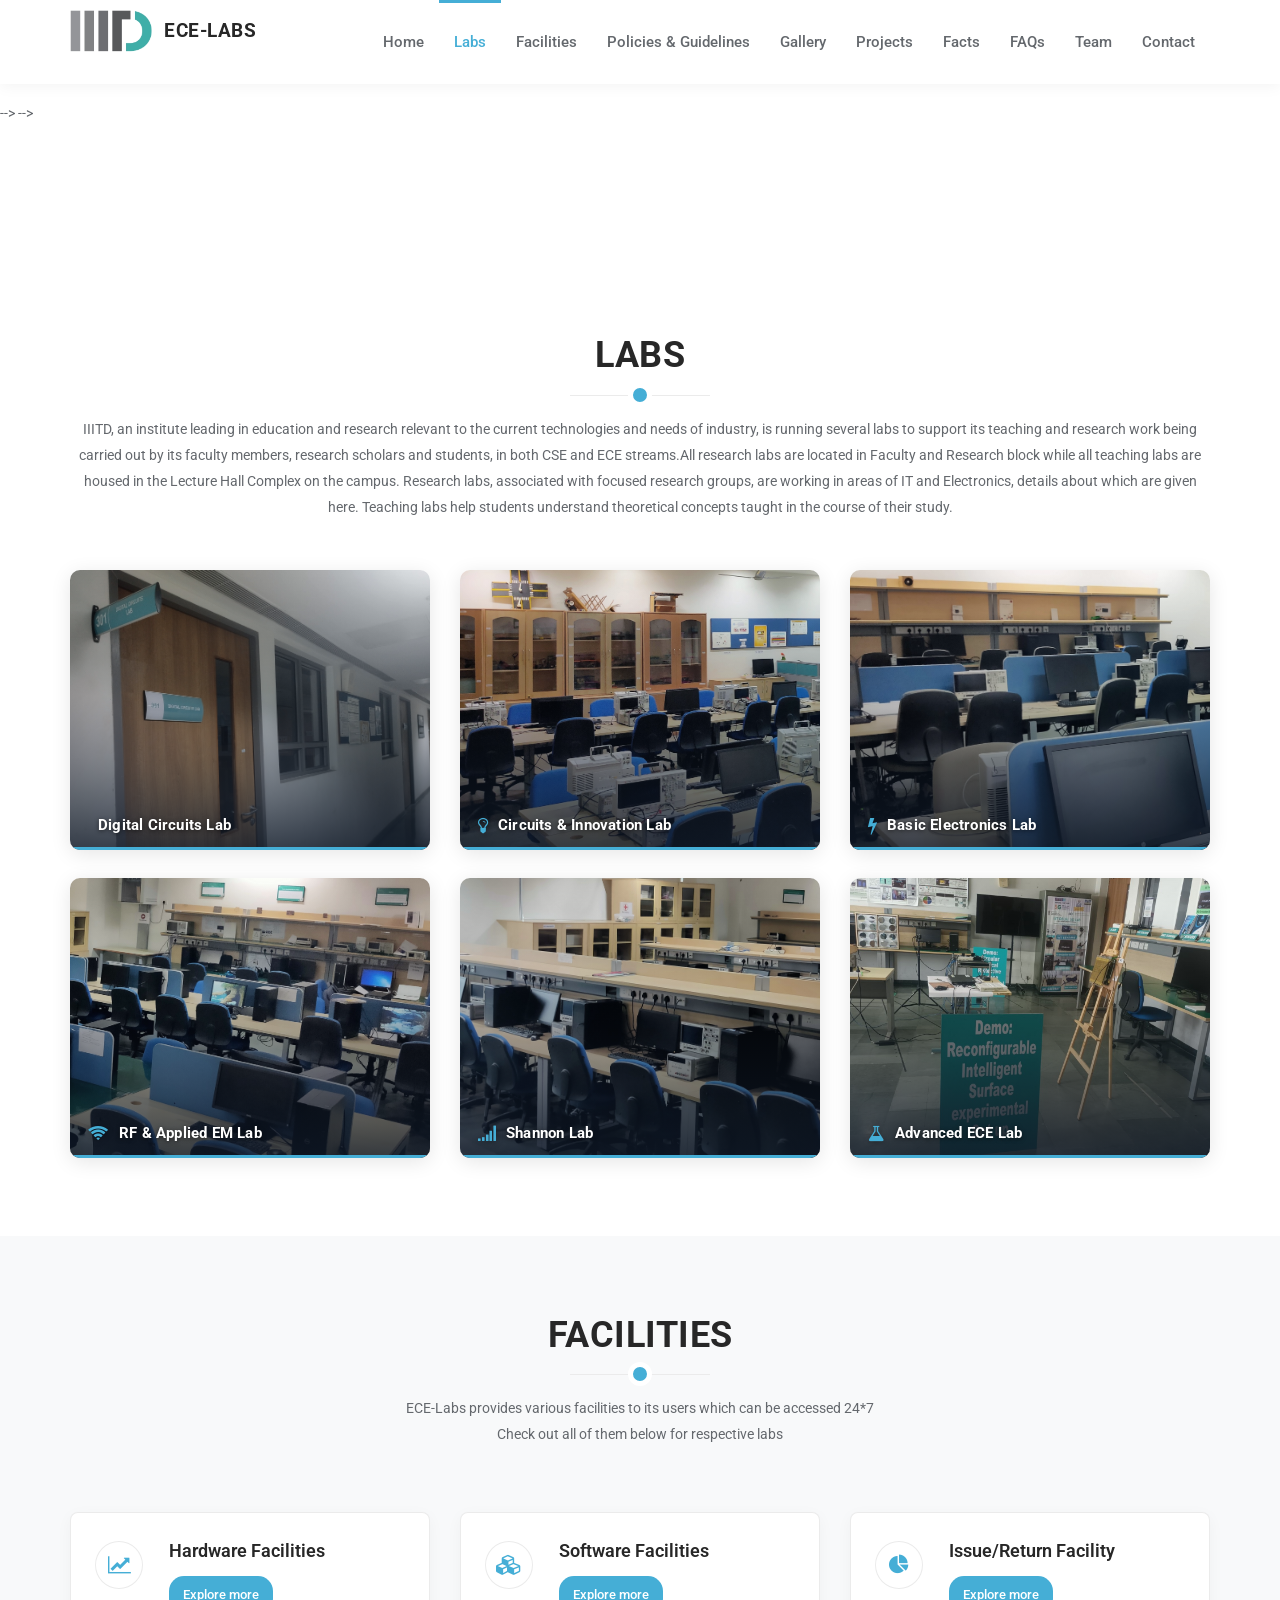
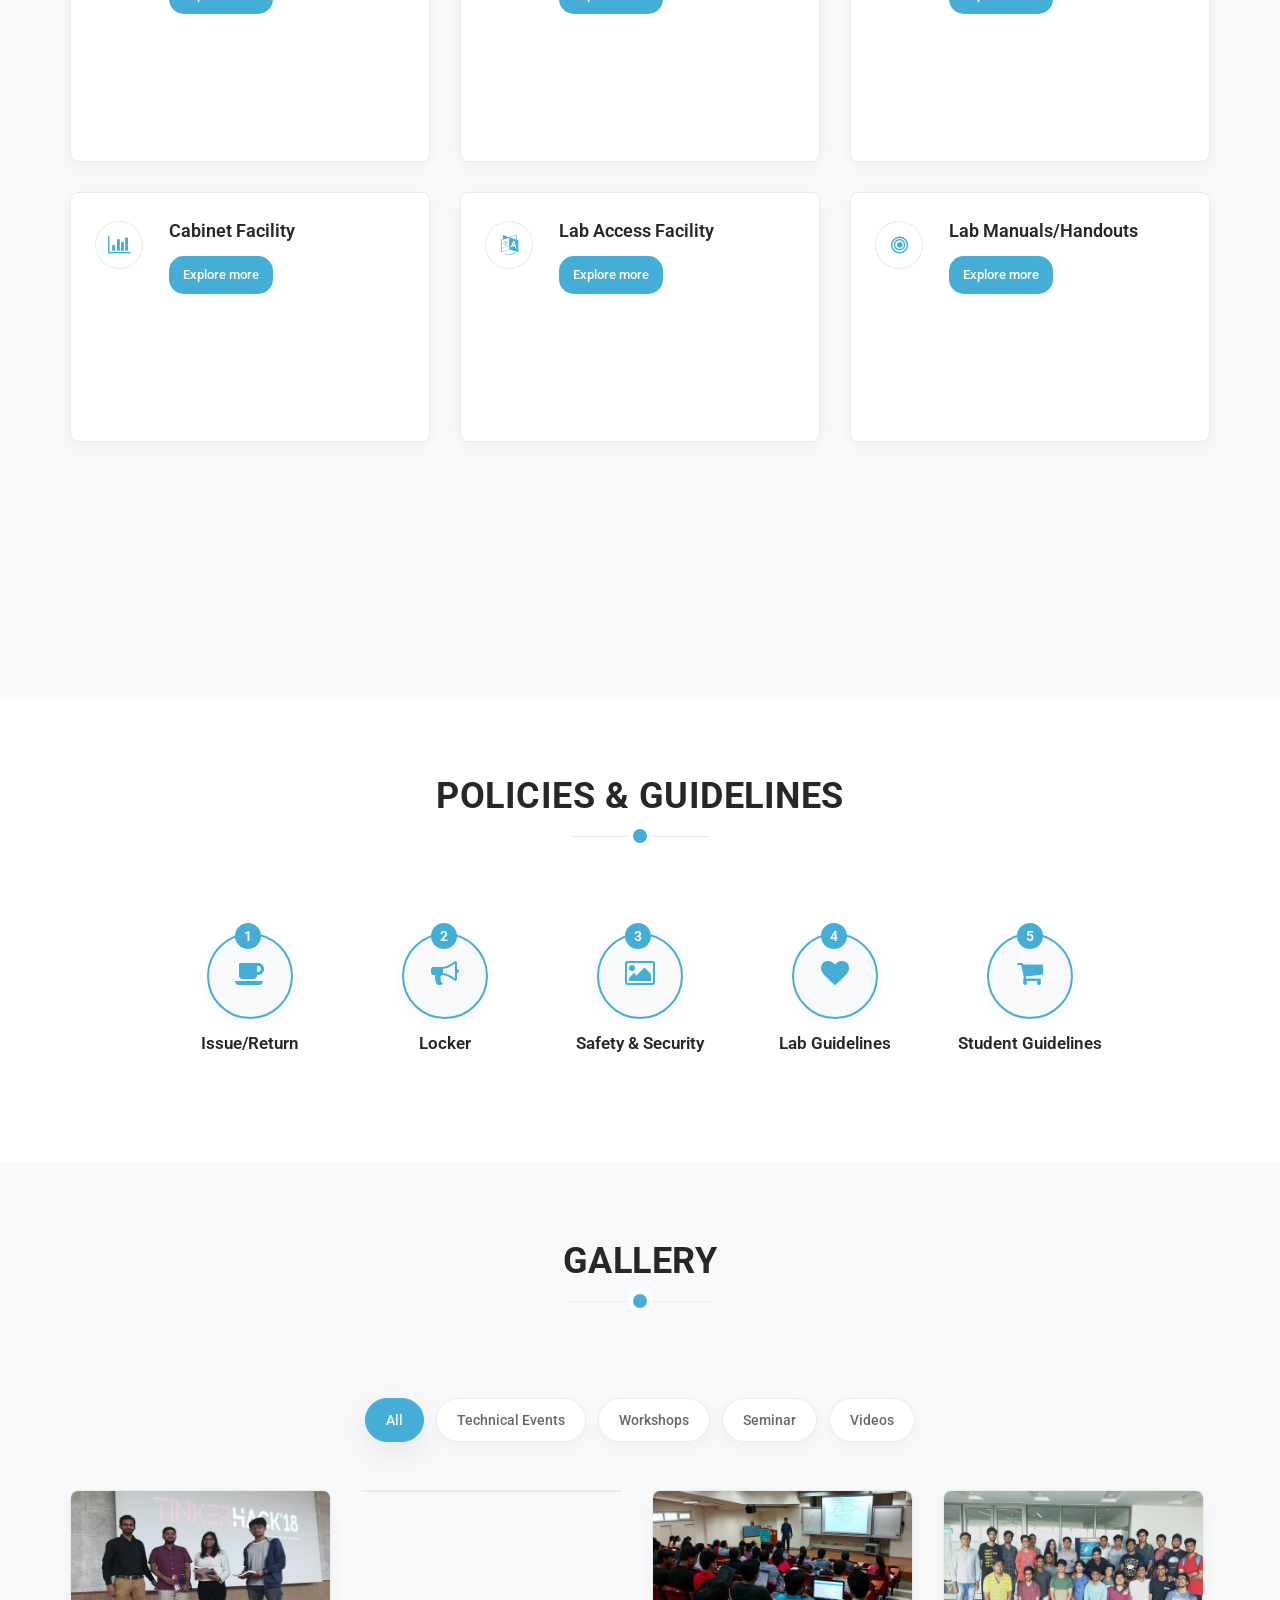
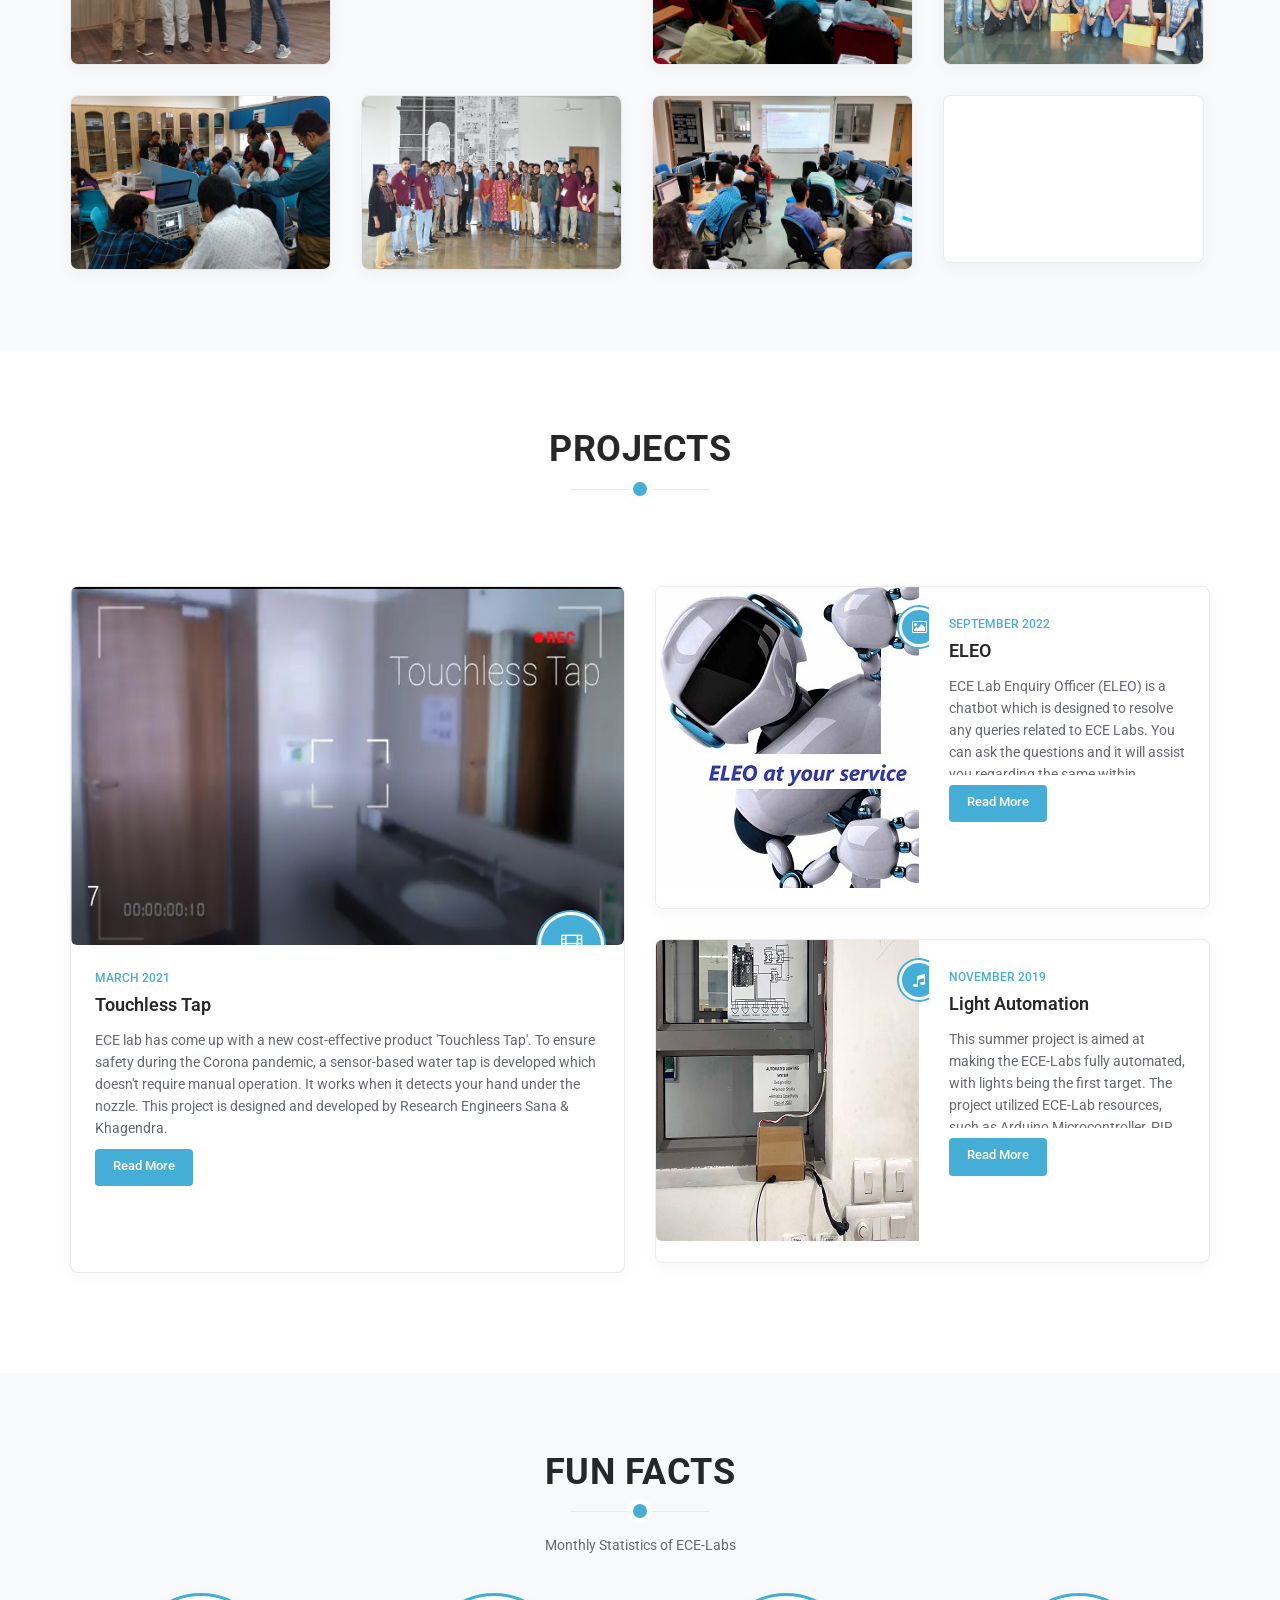
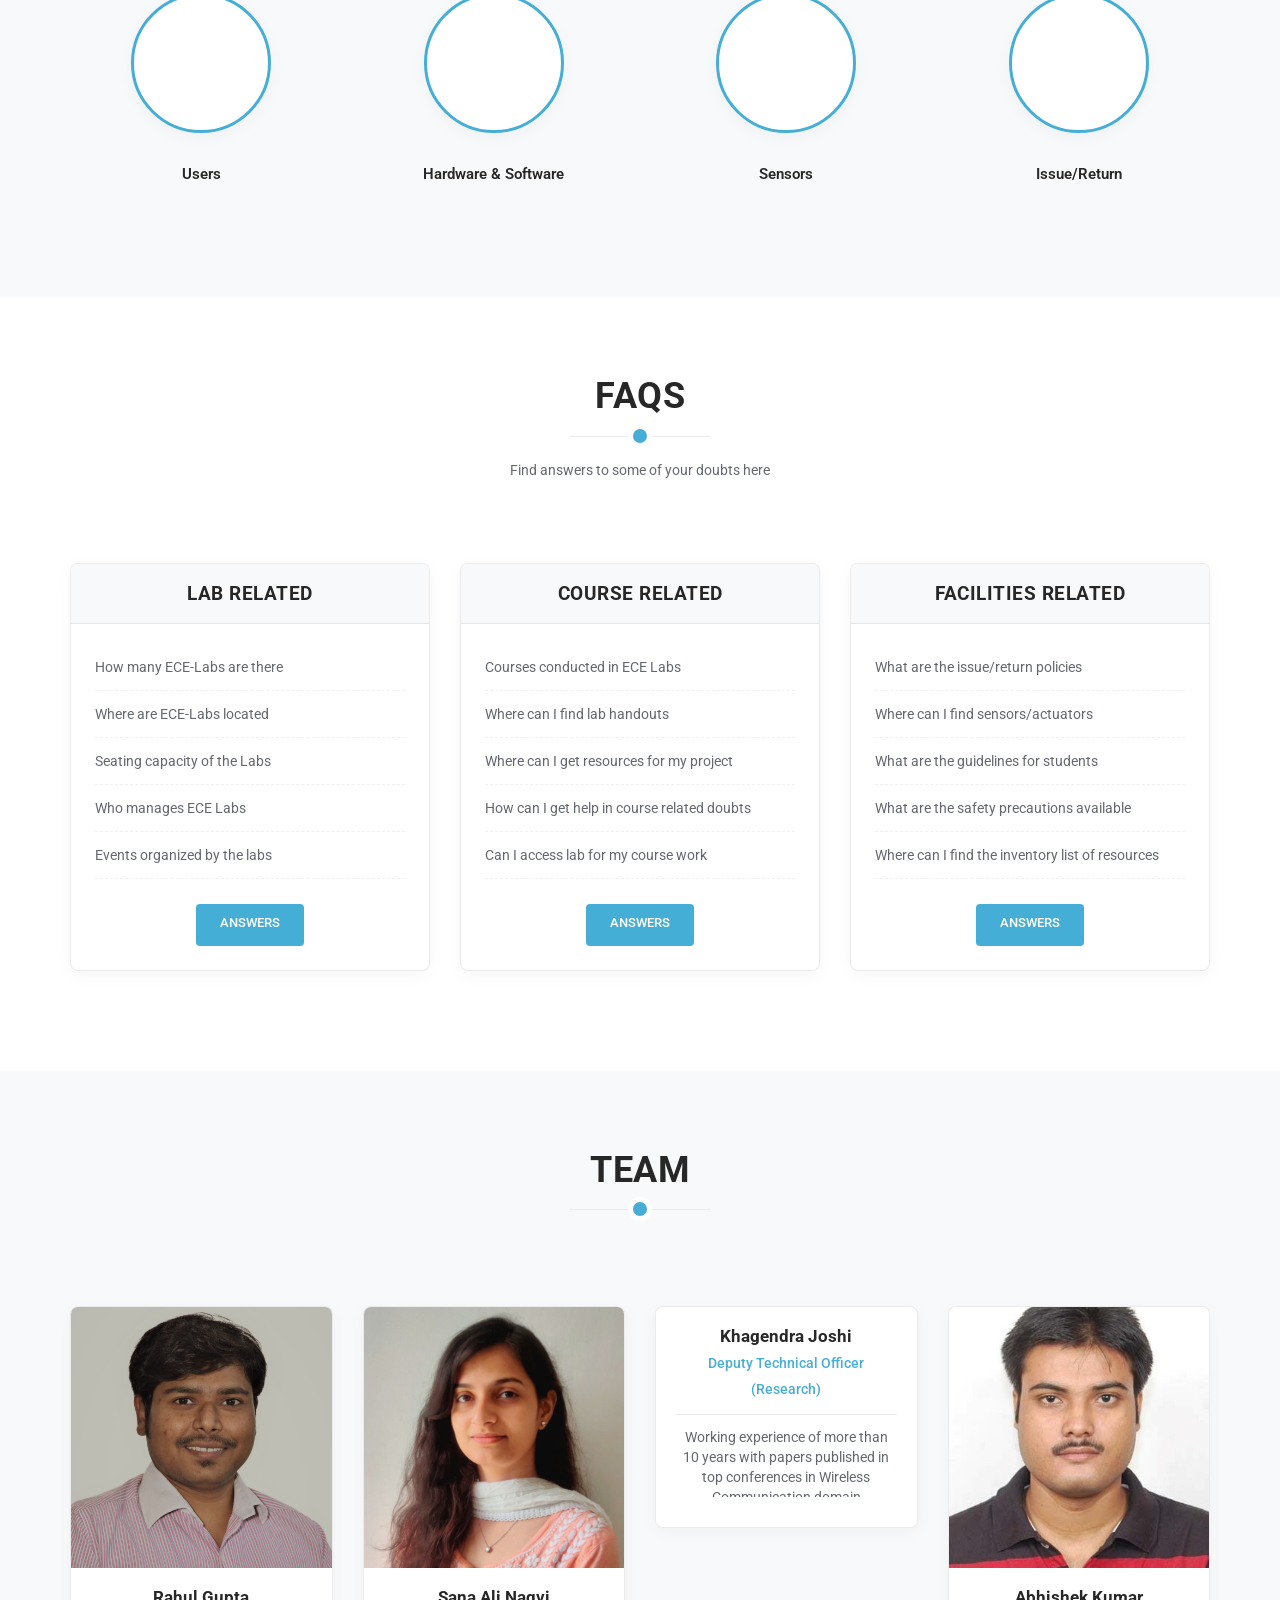
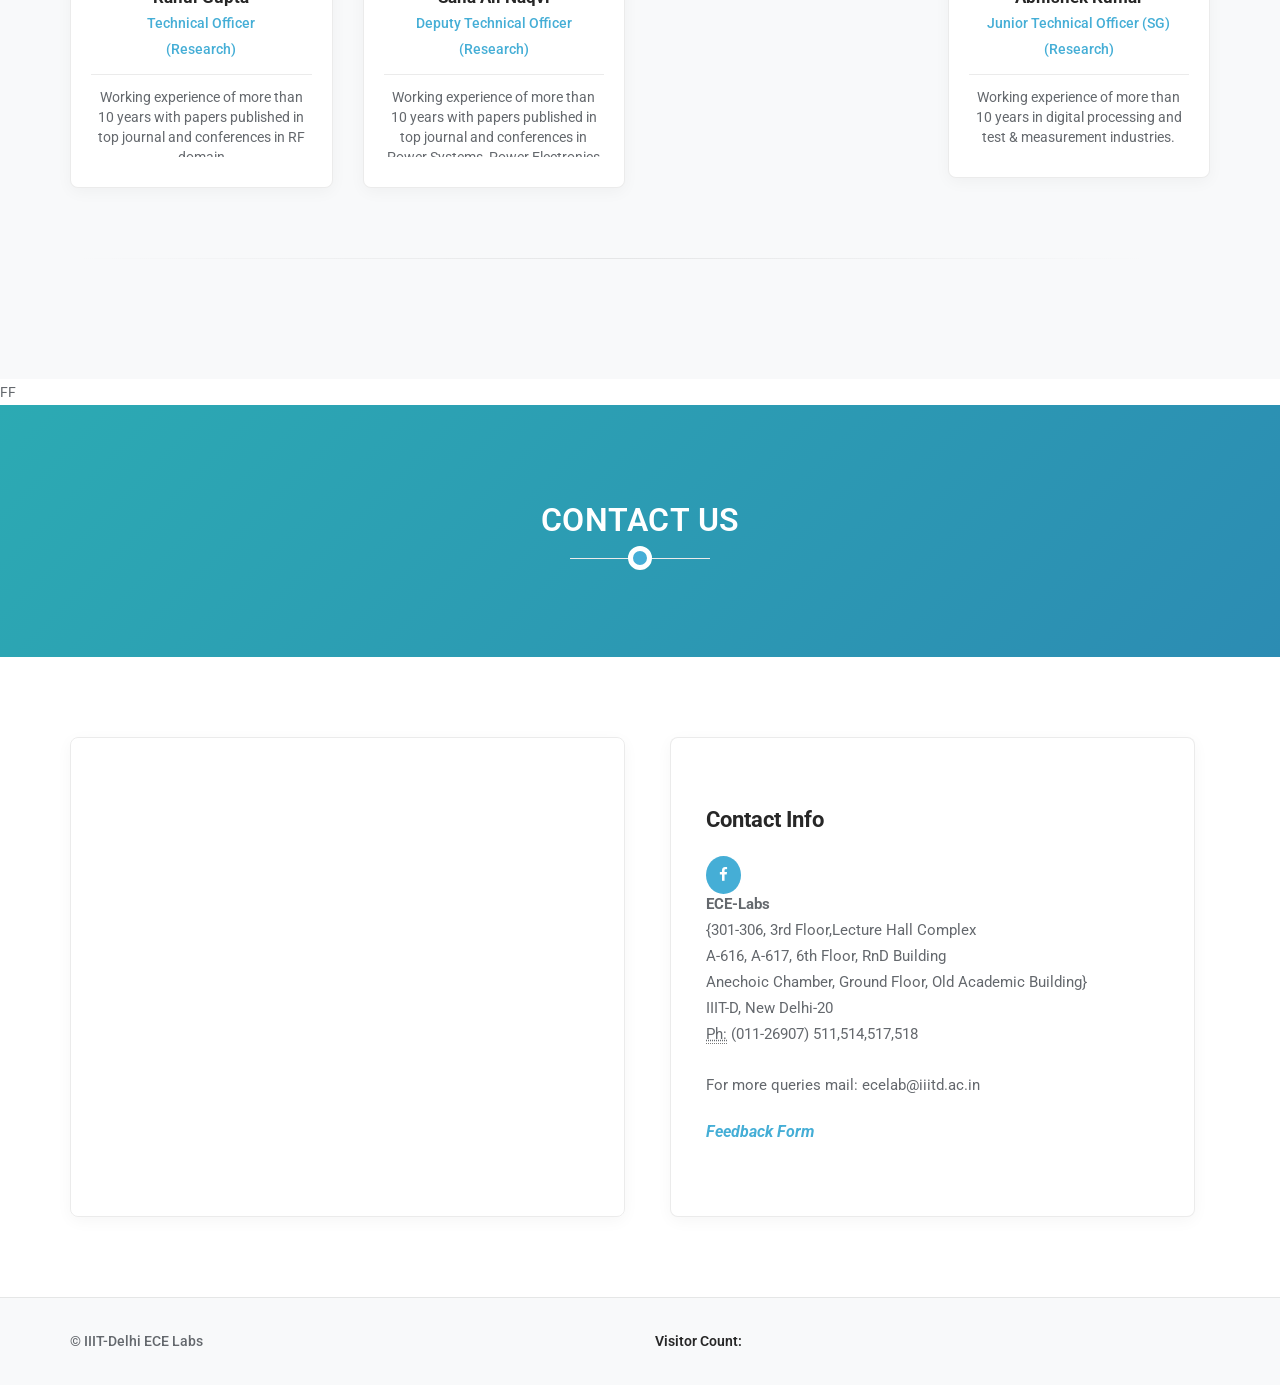
==== commit 9d63d893: "Lab cards enhancement" ====
--- a/index.html
+++ b/index.html
@@ -194,132 +194,122 @@
                     and students, in both CSE and ECE streams.All research labs are located in Faculty and Research block while all teaching labs are housed in the Lecture Hall Complex on the campus. Research labs, associated with focused research groups,
                     are working in areas of IT and Electronics, details about which are given here. Teaching labs help students understand theoretical concepts taught in the course of their study.</p>
             </div>
-            <div class="row">
-                 <div class="col-md-6 col-sm-12">
-                     <div class="lab-card-wrapper wow fadeInUp">
-                         <div class="lab-card-img">
-                             <img class="img-responsive" src="images/labs/dc.jpg" alt="">
+            <div class="row labs-grid">
+
+                 <div class="col-md-4 col-sm-6 col-xs-12">
+                     <div class="lab-card-wrapper wow fadeInUp" data-wow-delay="0ms">
+                         <div class="lab-card-face">
+                             <img src="images/labs/dc.jpg" alt="Digital Circuits Lab">
+                             <div class="lab-card-title-bar">
+                                 <i class="fa fa-microchip"></i>
+                                 <span>Digital Circuits Lab</span>
+                             </div>
                          </div>
-                         <div class="lab-card-content">
-                             <div class="media service-box">
-                                 <div class="pull-left">
-                                     <i class="fa fa-line-chart"></i>
-                                 </div>
-                                 <div class="media-body">
-                                     <a href="dc.html">
-                                         <h4 class="media-heading">Digital Circuits Lab <i><font color="#45aed6"> (Read more) </font></i></h4>
-                                     </a>
-                                     <p>DC Lab (301), is dedicated to the concepts and implementation of basic circuits designing. It serves its facilities as one of the teaching labs and also to facilitate course projects. </p>
-                                 </div>
+                         <div class="lab-card-drawer">
+                             <div class="lab-card-drawer-inner">
+                                 <h4><a href="dc.html">Digital Circuits Lab</a></h4>
+                                 <p>DC Lab (301), dedicated to concepts and implementation of basic circuits designing. It serves its facilities as one of the teaching labs and also to facilitate course projects.</p>
+                                 <a href="dc.html" class="lab-read-more">Explore Lab <i class="fa fa-arrow-right"></i></a>
                              </div>
                          </div>
                      </div>
                  </div>
-                 
-                 <div class="col-md-6 col-sm-12">
-                     <div class="lab-card-wrapper wow fadeInUp">
-                         <div class="lab-card-img">
-                             <img class="img-responsive" src="images/labs/cil.jpg" alt="">
+
+                 <div class="col-md-4 col-sm-6 col-xs-12">
+                     <div class="lab-card-wrapper wow fadeInUp" data-wow-delay="100ms">
+                         <div class="lab-card-face">
+                             <img src="images/labs/cil.jpg" alt="Circuits & Innovation Lab">
+                             <div class="lab-card-title-bar">
+                                 <i class="fa fa-lightbulb-o"></i>
+                                 <span>Circuits &amp; Innovation Lab</span>
+                             </div>
                          </div>
-                         <div class="lab-card-content">
-                             <div class="media service-box">
-                                 <div class="pull-left">
-                                     <i class="fa fa-line-chart"></i>
-                                 </div>
-                                 <div class="media-body">
-                                     <a href="cil.html">
-                                         <h4 class="media-heading">Circuits & Innovation Lab<i><font color="#45aed6"> (Read more) </font></i></h4>
-                                     </a>
-                                     <p>CIL Lab (302), which is dedicated to circuits designing, is intended to serve its facilities as one of the teaching labs and also to facilitate teaching projects and research projects. These projects and teaching work include the experimental and innovative study in the field of analog and digital circuits, microcontrollers and its applications.</p>
-                                 </div>
+                         <div class="lab-card-drawer">
+                             <div class="lab-card-drawer-inner">
+                                 <h4><a href="cil.html">Circuits &amp; Innovation Lab</a></h4>
+                                 <p>CIL Lab (302), dedicated to circuits designing, serves as a teaching lab for teaching projects and research projects including experimental and innovative study in analog/digital circuits and microcontrollers.</p>
+                                 <a href="cil.html" class="lab-read-more">Explore Lab <i class="fa fa-arrow-right"></i></a>
                              </div>
                          </div>
                      </div>
                  </div>
-                 
-                 <div class="col-md-6 col-sm-12">
-                     <div class="lab-card-wrapper wow fadeInUp">
-                         <div class="lab-card-img">
-                             <img class="img-responsive" src="images/labs/be.jpg" alt="">
+
+                 <div class="col-md-4 col-sm-6 col-xs-12">
+                     <div class="lab-card-wrapper wow fadeInUp" data-wow-delay="200ms">
+                         <div class="lab-card-face">
+                             <img src="images/labs/be.jpg" alt="Basic Electronics Lab">
+                             <div class="lab-card-title-bar">
+                                 <i class="fa fa-bolt"></i>
+                                 <span>Basic Electronics Lab</span>
+                             </div>
                          </div>
-                         <div class="lab-card-content">
-                             <div class="media service-box">
-                                 <div class="pull-left">
-                                     <i class="fa fa-line-chart"></i>
-                                 </div>
-                                 <div class="media-body">
-                                     <a href="be.html">
-                                         <h4 class="media-heading">Basic Electronics Lab<i><font color="#45aed6"> (Read more) </font></i></h4>
-                                     </a>
-                                     <p>BE Lab (303), is dedicated to the concepts and implementation of basic circuits designing. It serves its facilities as one of the teaching labs and also to facilitate course projects. </p>
-                                 </div>
+                         <div class="lab-card-drawer">
+                             <div class="lab-card-drawer-inner">
+                                 <h4><a href="be.html">Basic Electronics Lab</a></h4>
+                                 <p>BE Lab (303), dedicated to concepts and implementation of basic circuits designing. It serves as a teaching lab and also to facilitate course projects for students.</p>
+                                 <a href="be.html" class="lab-read-more">Explore Lab <i class="fa fa-arrow-right"></i></a>
                              </div>
                          </div>
                      </div>
                  </div>
-                 
-                 <div class="col-md-6 col-sm-12">
-                     <div class="lab-card-wrapper wow fadeInUp">
-                         <div class="lab-card-img">
-                             <img class="img-responsive" src="images/labs/rf.jpg" alt="">
+
+                 <div class="col-md-4 col-sm-6 col-xs-12">
+                     <div class="lab-card-wrapper wow fadeInUp" data-wow-delay="0ms">
+                         <div class="lab-card-face">
+                             <img src="images/labs/rf.jpg" alt="RF & Applied Electromagnetics Lab">
+                             <div class="lab-card-title-bar">
+                                 <i class="fa fa-wifi"></i>
+                                 <span>RF &amp; Applied EM Lab</span>
+                             </div>
                          </div>
-                         <div class="lab-card-content">
-                             <div class="media service-box">
-                                 <div class="pull-left">
-                                     <i class="fa fa-line-chart"></i>
-                                 </div>
-                                 <div class="media-body">
-                                     <a href="rf.html">
-                                         <h4 class="media-heading">RF & Applied Electromagnetics Lab<i><font color="#45aed6"> (Read more) </font></i></h4>
-                                     </a>
-                                     <p>RFAEL lab (304)acts as a research lab to research scholars, research associates and interns, and also as a course lab for thesis and course projects. Main Research areas of the lab include understanding of high frequency devices, Antenna theory concepts and design fields. Its goal is to become a leading research and development group in the RF and Applied Electromagnetic Engineering. </p>
-                                 </div>
+                         <div class="lab-card-drawer">
+                             <div class="lab-card-drawer-inner">
+                                 <h4><a href="rf.html">RF &amp; Applied Electromagnetics Lab</a></h4>
+                                 <p>RFAEL lab (304) acts as a research lab for scholars and interns, and as a course lab for thesis projects. Research areas include high frequency devices, antenna theory, and RF/Applied Electromagnetic Engineering.</p>
+                                 <a href="rf.html" class="lab-read-more">Explore Lab <i class="fa fa-arrow-right"></i></a>
                              </div>
                          </div>
                      </div>
                  </div>
-                 
-                 <div class="col-md-6 col-sm-12">
-                     <div class="lab-card-wrapper wow fadeInUp">
-                         <div class="lab-card-img">
-                             <img class="img-responsive" src="images/labs/shannon.jpg" alt="">
+
+                 <div class="col-md-4 col-sm-6 col-xs-12">
+                     <div class="lab-card-wrapper wow fadeInUp" data-wow-delay="100ms">
+                         <div class="lab-card-face">
+                             <img src="images/labs/shannon.jpg" alt="Shannon Lab">
+                             <div class="lab-card-title-bar">
+                                 <i class="fa fa-signal"></i>
+                                 <span>Shannon Lab</span>
+                             </div>
                          </div>
-                         <div class="lab-card-content">
-                             <div class="media service-box">
-                                 <div class="pull-left">
-                                     <i class="fa fa-line-chart"></i>
-                                 </div>
-                                 <div class="media-body">
-                                     <a href="sho.html">
-                                         <h4 class="media-heading">Shannon Lab<i><font color="#45aed6"> (Read more) </font></i></h4>
-                                     </a>
-                                     <p>The objective of Shannon Lab (305)is to manage teaching programs which include experiments and project assignments related to course work whereas the research work involves research scholars, interns and students working in the areas related to signal processing and wireless communication.</p>
-                                 </div>
+                         <div class="lab-card-drawer">
+                             <div class="lab-card-drawer-inner">
+                                 <h4><a href="sho.html">Shannon Lab</a></h4>
+                                 <p>Shannon Lab (305) manages teaching programs with experiments and project assignments, while supporting research scholars, interns and students in signal processing and wireless communication.</p>
+                                 <a href="sho.html" class="lab-read-more">Explore Lab <i class="fa fa-arrow-right"></i></a>
                              </div>
                          </div>
                      </div>
                  </div>
-                 
-                 <div class="col-md-6 col-sm-12">
-                     <div class="lab-card-wrapper wow fadeInUp">
-                         <div class="lab-card-img">
-                             <img class="img-responsive" src="images/labs/ael.jpeg" alt="">
+
+                 <div class="col-md-4 col-sm-6 col-xs-12">
+                     <div class="lab-card-wrapper wow fadeInUp" data-wow-delay="200ms">
+                         <div class="lab-card-face">
+                             <img src="images/labs/ael.jpeg" alt="Advanced ECE Lab">
+                             <div class="lab-card-title-bar">
+                                 <i class="fa fa-flask"></i>
+                                 <span>Advanced ECE Lab</span>
+                             </div>
                          </div>
-                         <div class="lab-card-content">
-                             <div class="media service-box">
-                                 <div class="pull-left">
-                                     <i class="fa fa-line-chart"></i>
-                                 </div>
-                                 <div class="media-body">
-                                     <a href="ael.html">
-                                         <h4 class="media-heading">Advanced ECE Lab<i><font color="#45aed6"> (Read more) </font></i></h4>
-                                     </a>
-                                     <p>The Advanced ECE Lab at Indraprastha Institute of Information Technology Delhi supports experimental research and hands-on learning in contemporary wireless and electronic communication systems. The laboratory hosts a 5G testbed based on a standalone architecture comprising the 5G core network, radio unit, IP Multimedia Subsystem (IMS), Mobile Edge Computing (MEC) server, and a centralized network management system. In addition, the lab houses experimental setups for Reconfigurable Intelligent Surfaces (RIS) and Optical Reconfigurable Intelligent Surfaces (ORIS), enabling investigations into intelligent signal reflection, beam steering, and communication in non-line-of-sight environments. The facility also includes Device-to-Device (D2D) communication testbeds that allow the study of direct wireless links, cooperative communication, and low-latency networking. High-performance desktop workstations and embedded platforms are available to support real-time signal processing, prototyping, and system-level experimentation. Collectively, the infrastructure provides a practical environment for students and researchers to develop and validate emerging communication technologies, including RIS-assisted wireless systems, optical wireless communication, and IoT-based applications. All the hardware testbeds are supported by Shannon lab.</p>
-                                 </div>
+                         <div class="lab-card-drawer">
+                             <div class="lab-card-drawer-inner">
+                                 <h4><a href="ael.html">Advanced ECE Lab</a></h4>
+                                 <p>Supports experimental research in wireless and electronic communication systems, including a 5G testbed, RIS/ORIS setups, D2D communication testbeds, and high-performance workstations for real-time signal processing and prototyping.</p>
+                                 <a href="ael.html" class="lab-read-more">Explore Lab <i class="fa fa-arrow-right"></i></a>
                              </div>
                          </div>
                      </div>
                  </div>
+
             </div>
         </div>
     </section>
--- a/css/homepage.css
+++ b/css/homepage.css
@@ -107,128 +107,243 @@
   padding-bottom: 50px !important;
 }
 
+/* =============================================
+   LAB CARDS - Symmetrical 3-col Hover Drawer
+   ============================================= */
+
+.homepage .labs-grid {
+  margin-top: 10px;
+}
+
+/* Each column adds bottom spacing */
+.homepage .labs-grid > [class*="col-"] {
+  margin-bottom: 28px;
+}
+
+/* The card wrapper: fixed square, clipped, relative */
 .homepage .lab-card-wrapper {
-  background: #ffffff;
-  border: 1px solid var(--border-color);
-  border-radius: var(--border-radius);
-  box-shadow: var(--shadow-subtle);
-  margin-bottom: 30px;
-  display: flex;
+  position: relative;
+  width: 100%;
+  height: 280px;
+  border-radius: 10px;
   overflow: hidden;
-  height: 250px;
-  transition: all var(--transition-speed) ease;
+  cursor: pointer;
+  box-shadow: 0 4px 20px rgba(0, 0, 0, 0.10);
+  transition: box-shadow 0.35s ease, transform 0.35s ease;
 }
 
 .homepage .lab-card-wrapper:hover {
-  transform: translateY(-5px);
-  box-shadow: var(--shadow-hover);
-  border-color: var(--primary-color);
-}
-
-.homepage .lab-card-img {
-  width: 32%;
-  min-width: 140px;
-  height: 100%;
-  overflow: hidden;
-  position: relative;
-  border-right: 1px solid var(--border-color);
-}
-
-.homepage .lab-card-img img {
+  box-shadow: 0 12px 36px rgba(0, 0, 0, 0.18);
+  transform: translateY(-4px);
+}
+
+/* --- FACE: full-bleed image background --- */
+.homepage .lab-card-face {
+  position: absolute;
+  inset: 0;
+  z-index: 1;
+}
+
+.homepage .lab-card-face img {
   width: 100%;
   height: 100%;
   object-fit: cover;
-  transition: transform var(--transition-speed) ease;
-}
-
-.homepage .lab-card-wrapper:hover .lab-card-img img {
-  transform: scale(1.06);
-}
-
-.homepage .lab-card-content {
-  width: 68%;
-  padding: 24px;
+  display: block;
+  transition: transform 0.55s cubic-bezier(0.25, 0.46, 0.45, 0.94);
+}
+
+.homepage .lab-card-wrapper:hover .lab-card-face img {
+  transform: scale(1.07);
+}
+
+/* Gradient scrim so the title bar is readable */
+.homepage .lab-card-face::after {
+  content: "";
+  position: absolute;
+  inset: 0;
+  background: linear-gradient(
+    to top,
+    rgba(15, 25, 40, 0.82) 0%,
+    rgba(15, 25, 40, 0.18) 55%,
+    transparent 100%
+  );
+  transition: opacity 0.35s ease;
+  z-index: 2;
+}
+
+.homepage .lab-card-wrapper:hover .lab-card-face::after {
+  opacity: 0.3; /* fade scrim when drawer opens so image still feels present */
+}
+
+/* --- Title bar: always visible at bottom --- */
+.homepage .lab-card-title-bar {
+  position: absolute;
+  bottom: 0;
+  left: 0;
+  right: 0;
+  z-index: 3;
+  display: flex;
+  align-items: center;
+  gap: 10px;
+  padding: 14px 18px;
+  color: #ffffff;
+  transition: transform 0.35s cubic-bezier(0.16, 1, 0.3, 1),
+              opacity 0.35s ease;
+}
+
+.homepage .lab-card-title-bar i {
+  font-size: 18px;
+  color: var(--primary-color);
+  flex-shrink: 0;
+  filter: drop-shadow(0 1px 3px rgba(0,0,0,0.4));
+}
+
+.homepage .lab-card-title-bar span {
+  font-size: 15px;
+  font-weight: 700;
+  letter-spacing: 0.2px;
+  text-shadow: 0 1px 4px rgba(0, 0, 0, 0.6);
+  line-height: 1.3;
+}
+
+/* Slide title bar out of view when drawer opens */
+.homepage .lab-card-wrapper:hover .lab-card-title-bar {
+  transform: translateY(10px);
+  opacity: 0;
+  pointer-events: none;
+}
+
+/* --- Drawer: slide-up description panel --- */
+.homepage .lab-card-drawer {
+  position: absolute;
+  bottom: 0;
+  left: 0;
+  right: 0;
+  height: 0;
+  z-index: 4;
+  overflow: hidden;
+  background: rgba(255, 255, 255, 0.97);
+  border-top: 3px solid var(--primary-color);
+  border-radius: 0 0 10px 10px;
+  transition: height 0.42s cubic-bezier(0.16, 1, 0.3, 1);
+}
+
+.homepage .lab-card-wrapper:hover .lab-card-drawer {
+  height: 100%;
+}
+
+/* Inner content of drawer */
+.homepage .lab-card-drawer-inner {
+  padding: 26px 22px 20px;
   display: flex;
   flex-direction: column;
+  height: 100%;
   justify-content: center;
-  overflow: hidden;
-}
-
-.homepage .lab-card-content .media.service-box {
-  margin: 0;
-}
-
-.homepage .lab-card-content .media-body a {
-  display: inline-block;
-  margin-bottom: 6px;
+  opacity: 0;
+  transform: translateY(16px);
+  transition: opacity 0.3s ease 0.08s,
+              transform 0.35s cubic-bezier(0.16, 1, 0.3, 1) 0.08s;
+}
+
+.homepage .lab-card-wrapper:hover .lab-card-drawer-inner {
+  opacity: 1;
+  transform: translateY(0);
+}
+
+.homepage .lab-card-drawer-inner h4 {
+  margin: 0 0 10px 0;
+  font-size: 16px;
+  font-weight: 700;
+  color: var(--text-dark);
+  line-height: 1.3;
+}
+
+.homepage .lab-card-drawer-inner h4 a {
+  color: inherit;
   text-decoration: none;
-}
-
-.homepage .lab-card-content .media-body h4 {
-  margin: 0;
+  transition: color 0.25s ease;
+}
+
+.homepage .lab-card-drawer-inner h4 a:hover {
+  color: var(--primary-color);
+}
+
+.homepage .lab-card-drawer-inner p {
+  margin: 0 0 14px;
+  font-size: 13px;
+  line-height: 20px;
+  color: var(--text-muted);
+  overflow-y: auto;
+  max-height: 130px;
+}
+
+/* Scrollbar styling for longer lab descriptions */
+.homepage .lab-card-drawer-inner p::-webkit-scrollbar {
+  width: 3px;
+}
+.homepage .lab-card-drawer-inner p::-webkit-scrollbar-track {
+  background: transparent;
+}
+.homepage .lab-card-drawer-inner p::-webkit-scrollbar-thumb {
+  background: var(--primary-color);
+  border-radius: 3px;
+}
+
+/* "Explore Lab" CTA link */
+.homepage .lab-read-more {
+  display: inline-flex;
+  align-items: center;
+  gap: 6px;
+  font-size: 13px;
   font-weight: 600;
-  font-size: 17px;
-  color: var(--text-dark);
-  transition: color var(--transition-speed) ease;
-}
-
-.homepage .lab-card-content .media-body a:hover h4 {
-  color: var(--primary-color);
-}
-
-.homepage .lab-card-content .media-body h4 i font {
-  font-style: normal;
-  font-size: 13px;
-  font-weight: 400;
-  margin-left: 6px;
-}
-
-.homepage .lab-card-content p {
-  margin: 0;
-  font-size: 13.5px;
-  line-height: 21px;
-  color: var(--text-muted);
-  display: -webkit-box;
-  -webkit-line-clamp: 4;
-  -webkit-box-orient: vertical;
-  overflow: hidden;
-}
-
-.homepage .lab-card-content .pull-left {
-  margin-right: 16px;
-}
-
-.homepage .lab-card-content .pull-left > i {
-  width: 46px;
-  height: 46px;
-  line-height: 46px;
-  font-size: 18px;
-  border-radius: 50%;
-  box-shadow: inset 0 0 0 1px #ebebeb;
-}
-
-.homepage .lab-card-content .pull-left > i:after {
-  display: none !important;
+  color: var(--primary-color);
+  text-decoration: none;
+  margin-top: auto;
+  transition: gap 0.25s ease, color 0.25s ease;
+}
+
+.homepage .lab-read-more:hover {
+  color: var(--primary-hover);
+  gap: 10px;
+}
+
+.homepage .lab-read-more i {
+  font-size: 11px;
+  transition: transform 0.25s ease;
+}
+
+.homepage .lab-read-more:hover i {
+  transform: translateX(3px);
+}
+
+/* --- Responsive --- */
+@media (max-width: 991px) {
+  .homepage .lab-card-wrapper {
+    height: 260px;
+  }
 }
 
 @media (max-width: 767px) {
+  /* On mobile, make touch-friendly: drawer always visible at 50% height */
   .homepage .lab-card-wrapper {
-    flex-direction: column;
-    height: auto;
-    margin-bottom: 25px;
+    height: 280px;
   }
-  .homepage .lab-card-img {
-    width: 100%;
-    height: 180px;
-    border-right: 0;
-    border-bottom: 1px solid var(--border-color);
+  .homepage .lab-card-drawer {
+    height: 52% !important;
   }
-  .homepage .lab-card-content {
-    width: 100%;
-    padding: 20px;
+  .homepage .lab-card-drawer-inner {
+    opacity: 1 !important;
+    transform: translateY(0) !important;
   }
-  .homepage .lab-card-content p {
-    -webkit-line-clamp: unset;
+  .homepage .lab-card-title-bar {
+    transform: translateY(-52%) !important;
+    opacity: 1 !important;
+  }
+  .homepage .lab-card-face::after {
+    opacity: 0.5 !important;
+  }
+  .homepage .labs-grid > [class*="col-"] {
+    margin-bottom: 18px;
   }
 }
 
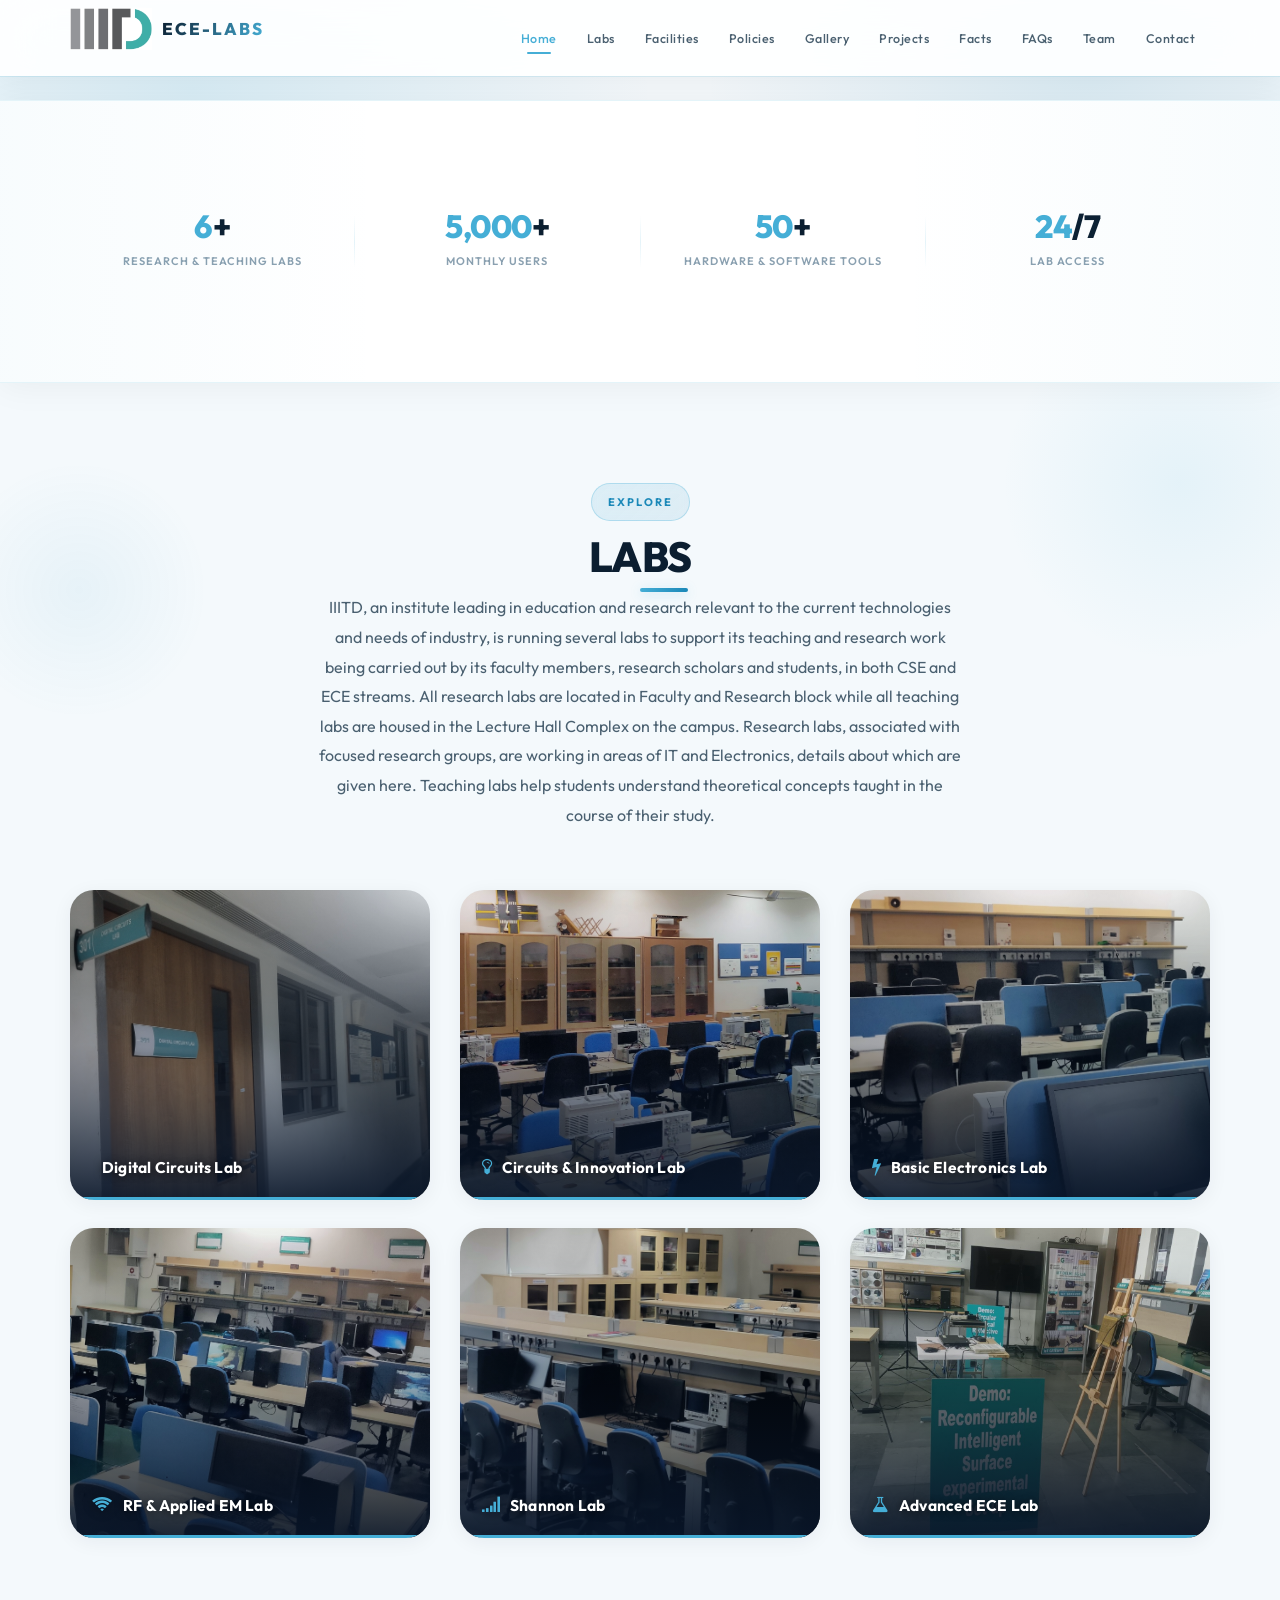
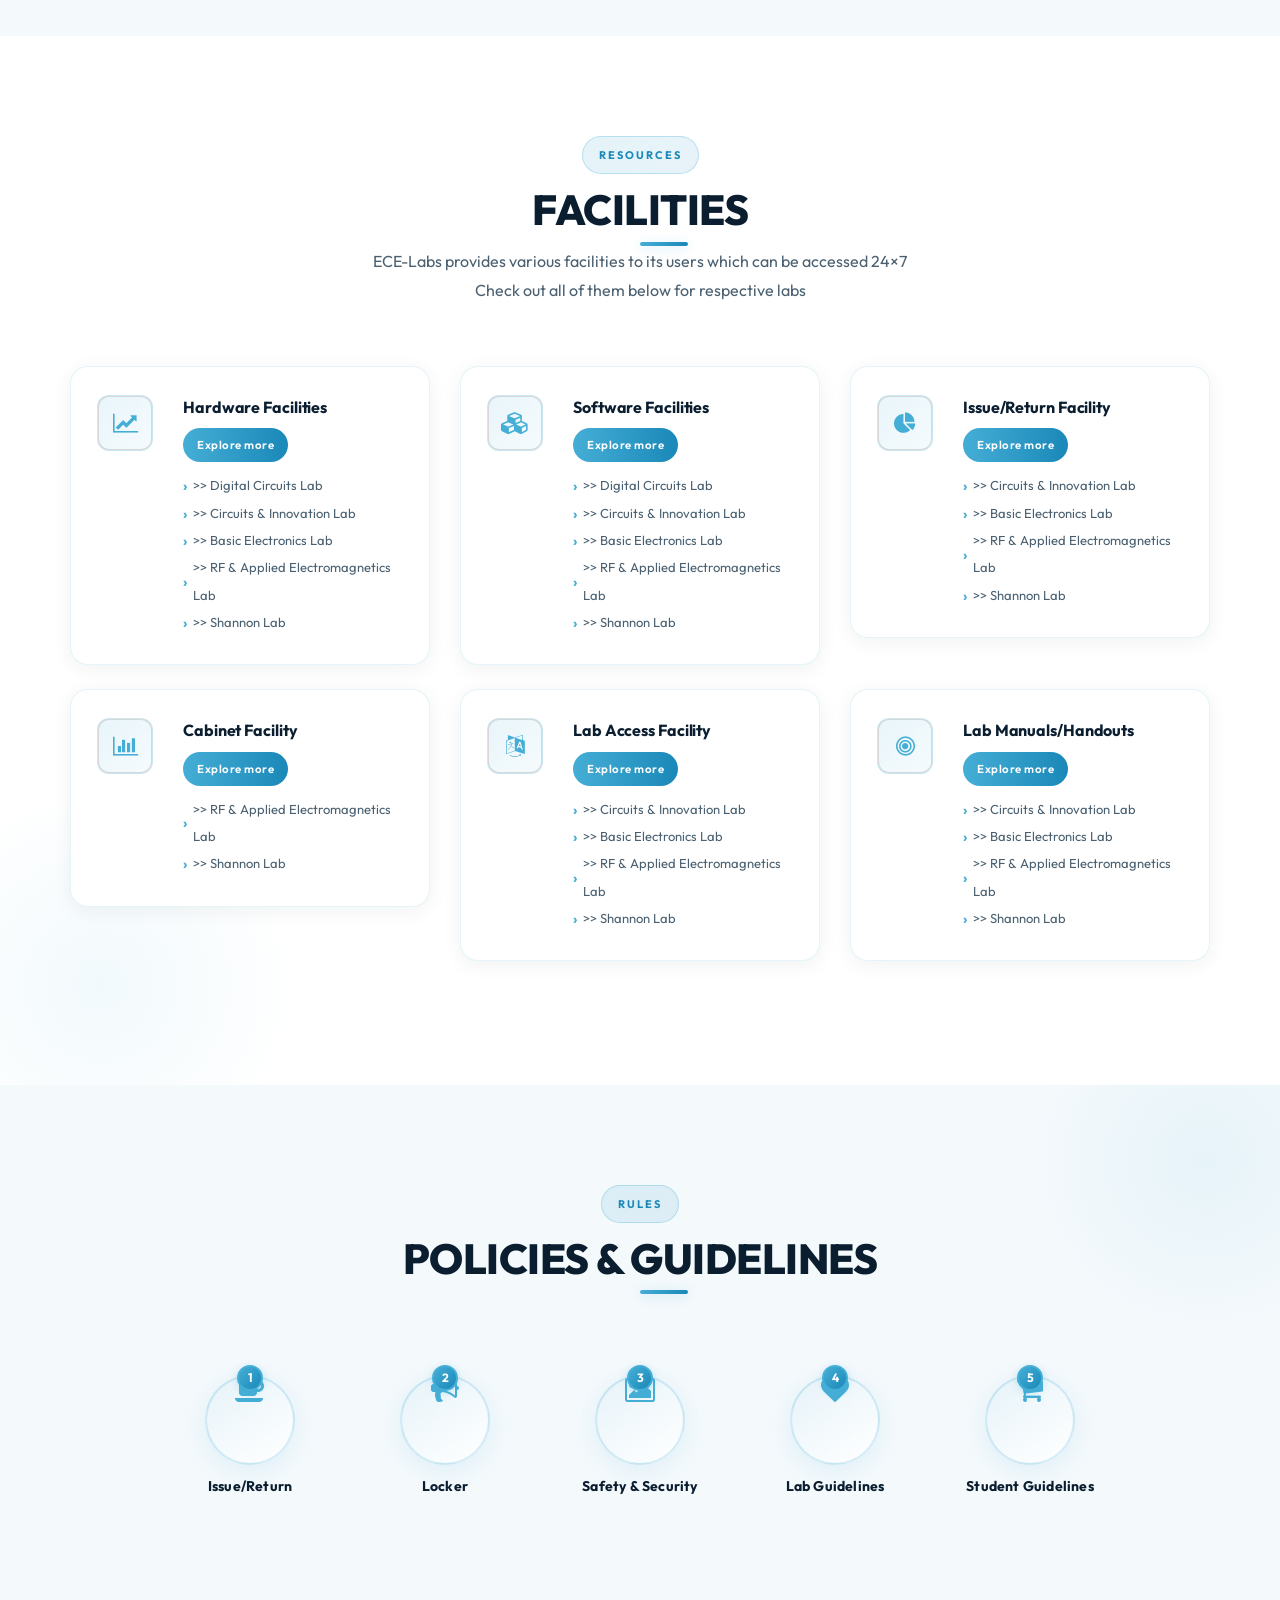
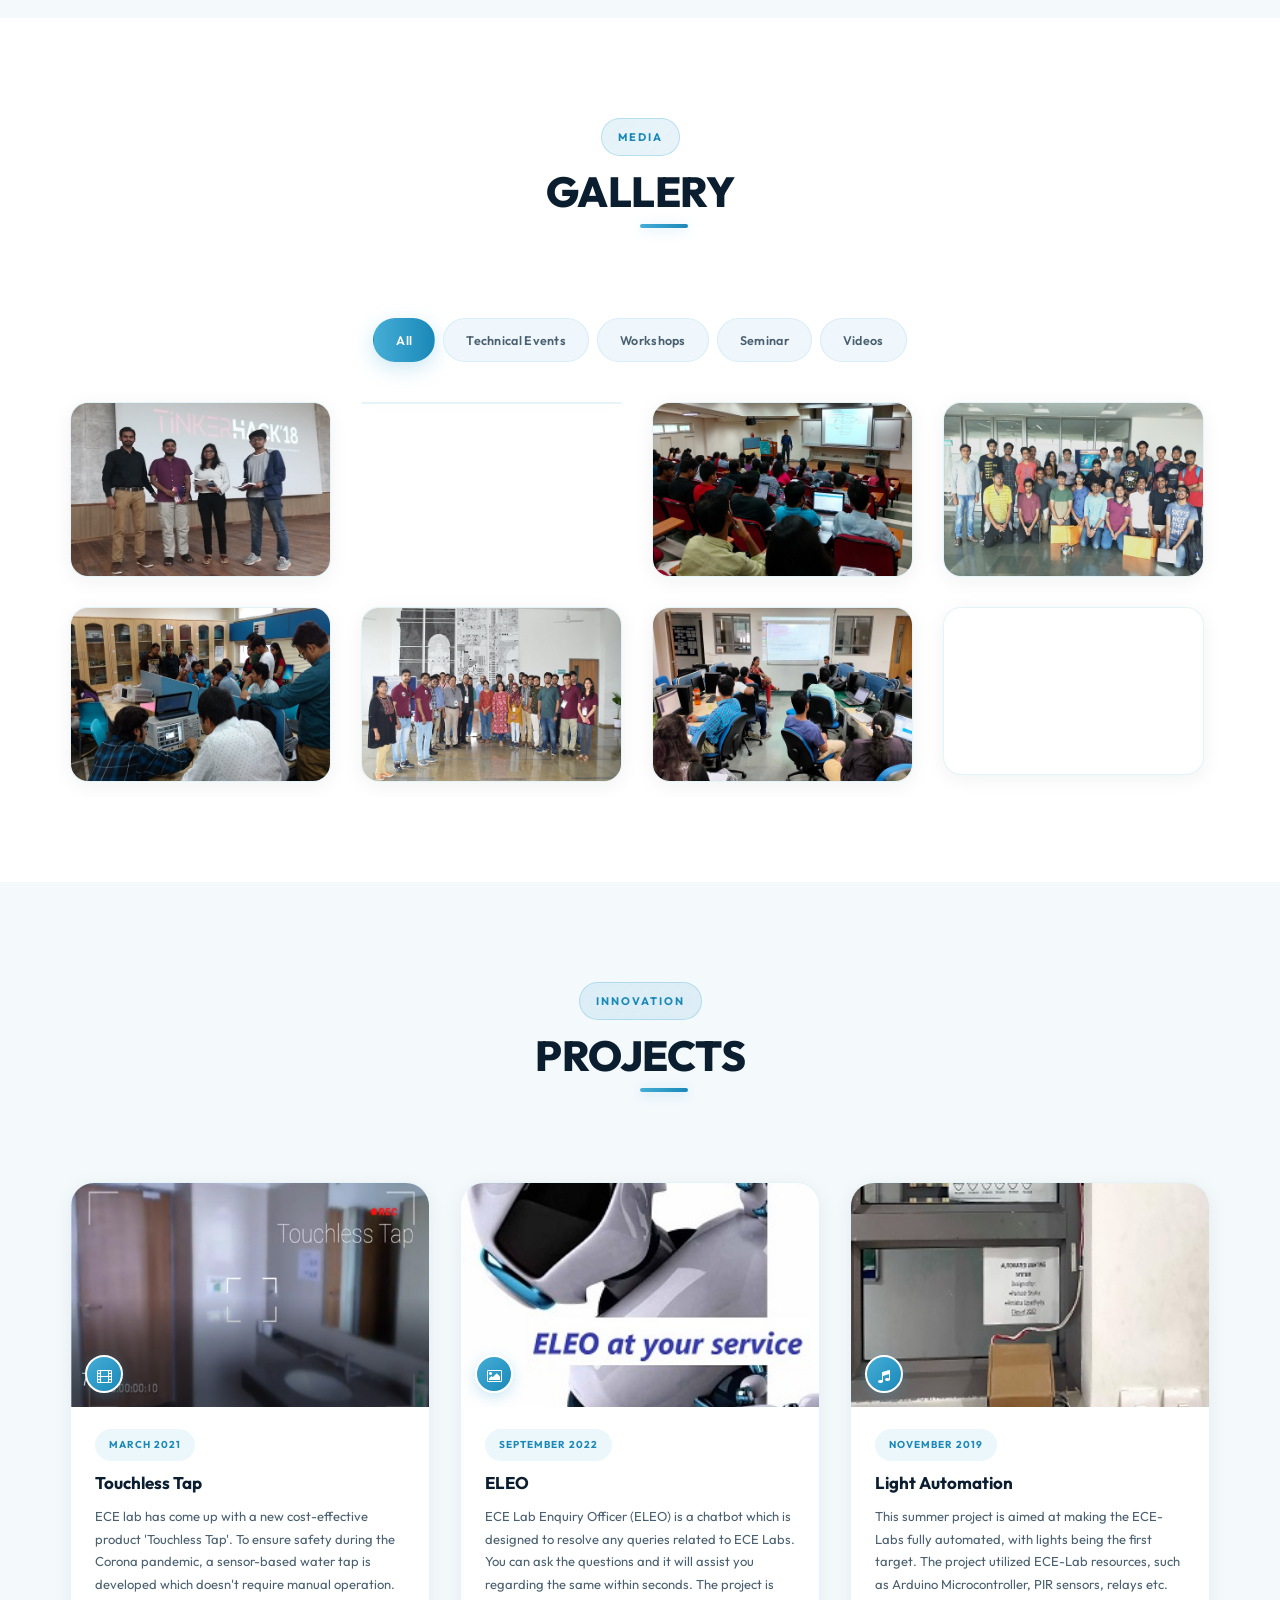
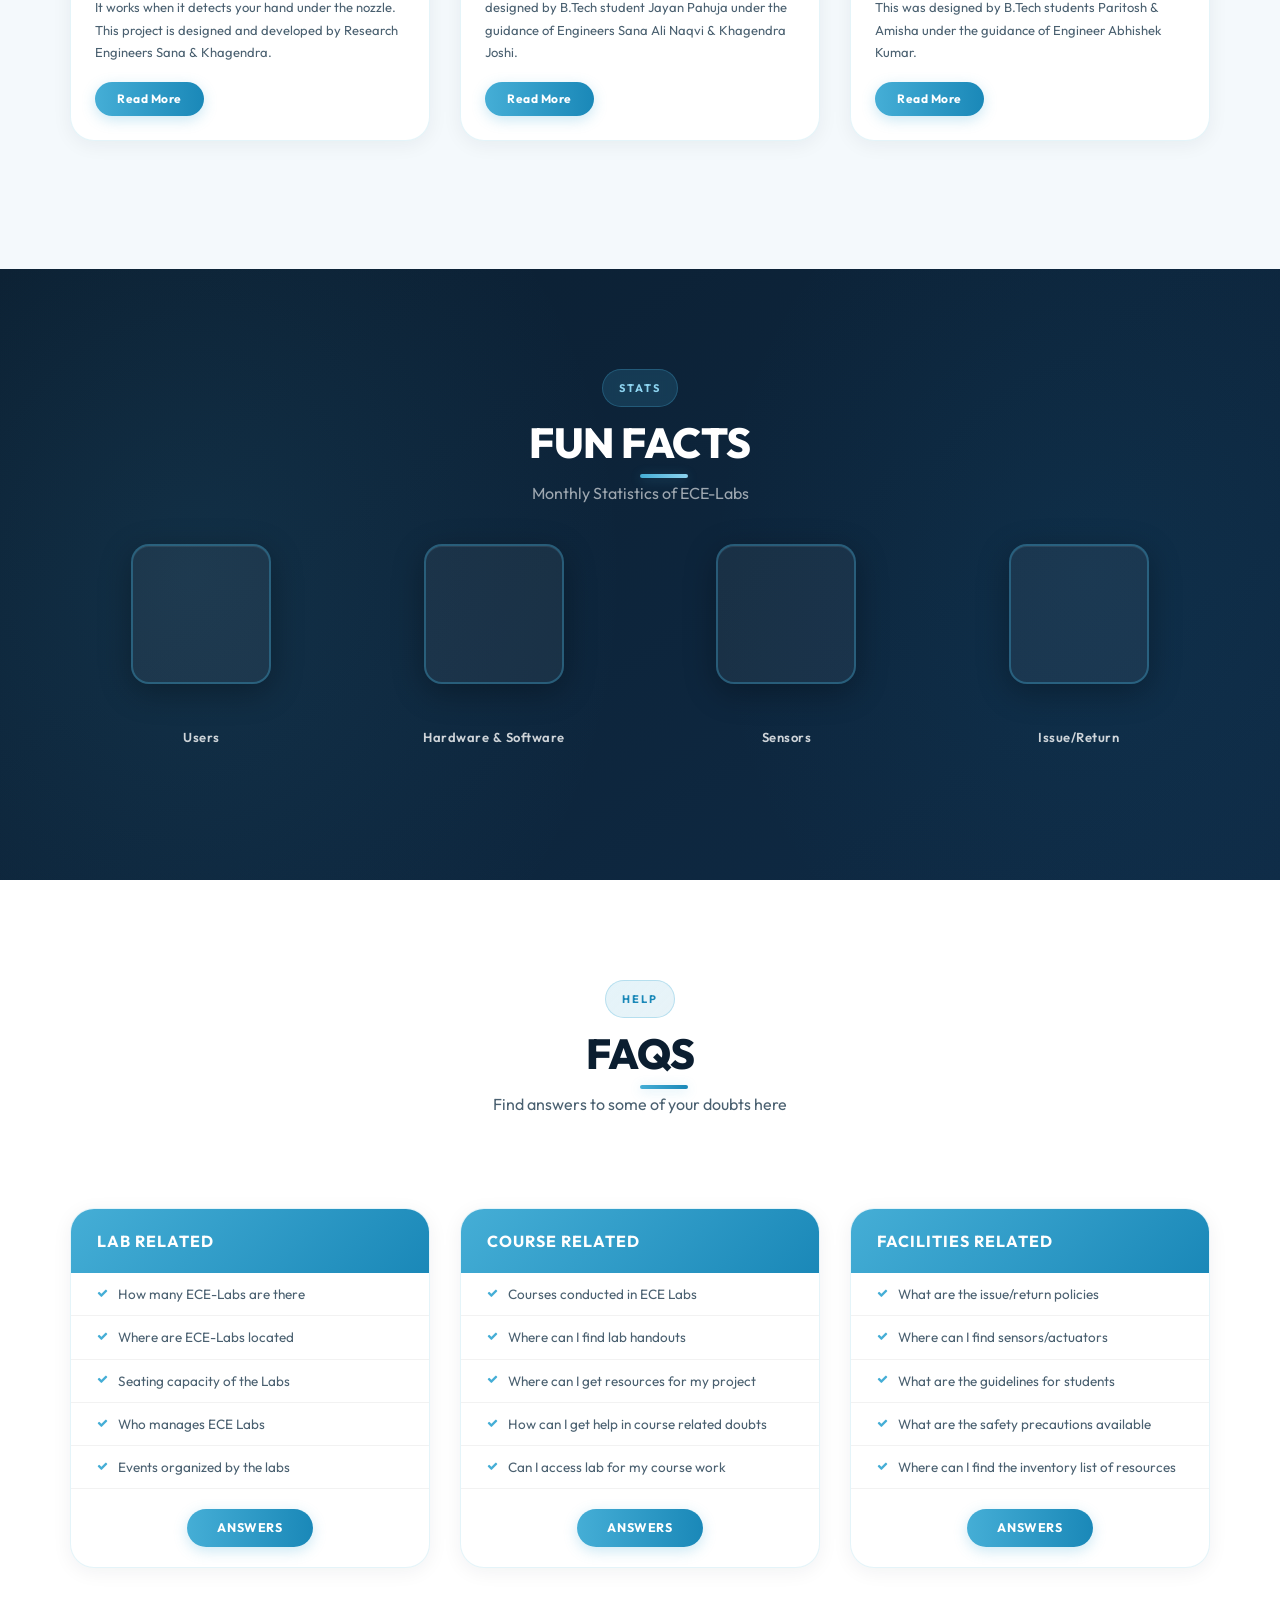
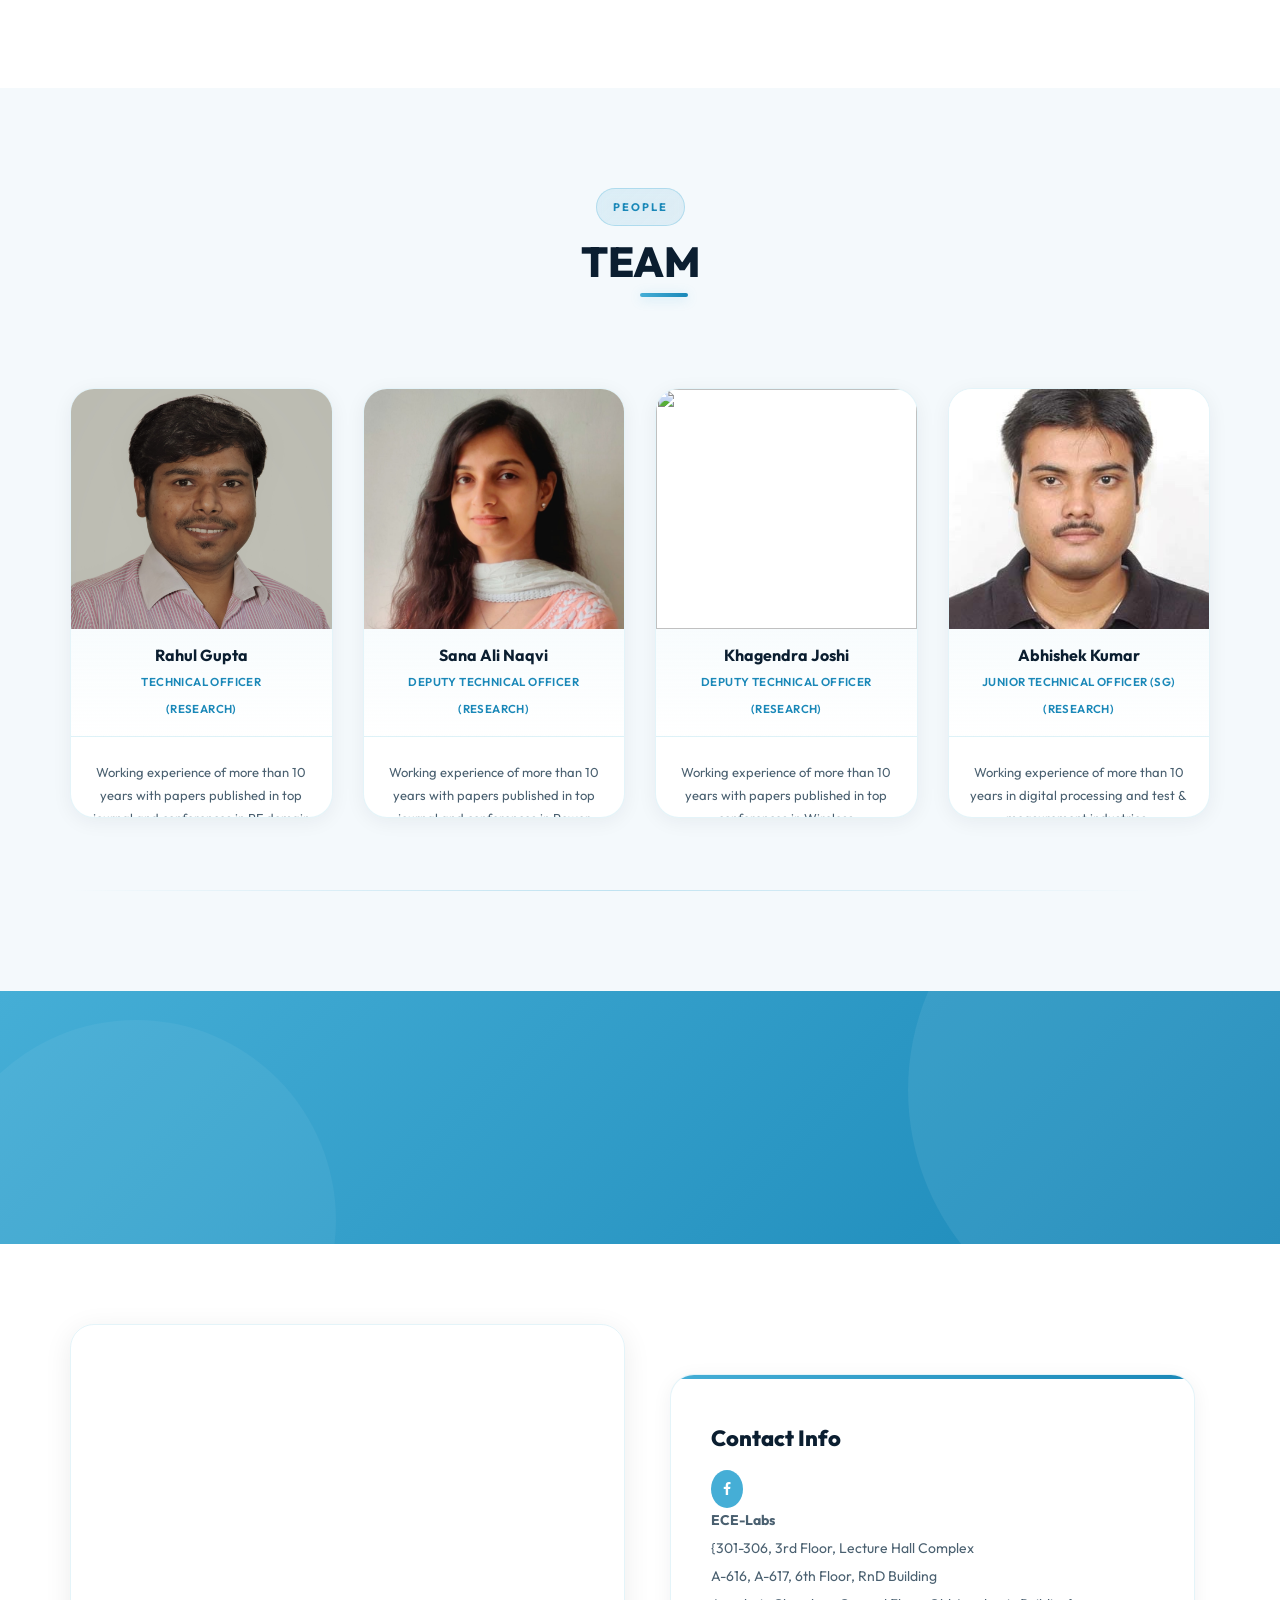
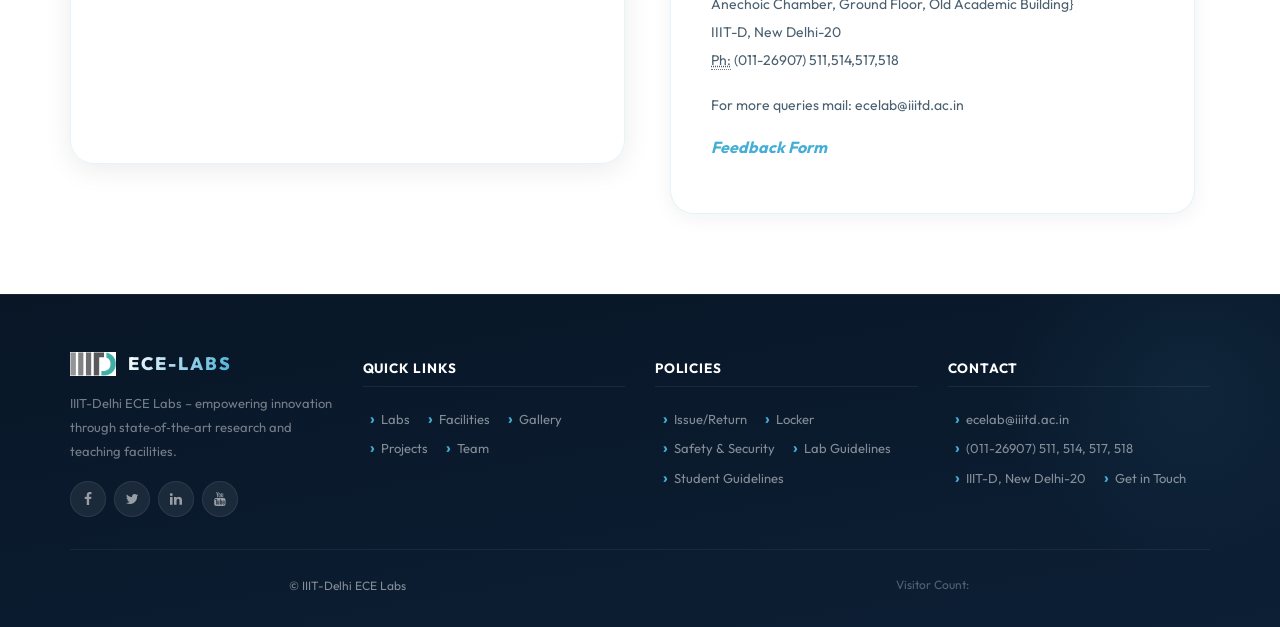
==== commit 6bbf5870: "redesign" ====
--- a/index.html
+++ b/index.html
@@ -4,10 +4,10 @@
 <head>
     <meta charset="utf-8">
     <meta name="viewport" content="width=device-width, initial-scale=1.0">
-    <meta name="description" content="">
-    <meta name="author" content="">
-    <title>IIITD ECE-LABS</title>
-    
+    <meta name="description" content="IIIT-Delhi ECE Labs — Empowering Innovation, Research, and Hands-on Learning. Discover our state-of-the-art electronics and communication engineering laboratories.">
+    <meta name="author" content="IIIT Delhi ECE Labs">
+    <title>ECE-LABS — IIIT Delhi</title>
+
     <!-- core CSS -->
     <link href="css/bootstrap.min.css" rel="stylesheet">
     <link href="css/font-awesome.min.css" rel="stylesheet">
@@ -27,6 +27,12 @@
     <link rel="apple-touch-icon-precomposed" sizes="114x114" href="images/ico/apple-touch-icon-114-precomposed.png">
     <link rel="apple-touch-icon-precomposed" sizes="72x72" href="images/ico/apple-touch-icon-72-precomposed.png">
     <link rel="apple-touch-icon-precomposed" href="images/ico/apple-touch-icon-57-precomposed.png">
+
+    <!-- Premium Typography -->
+    <link rel="preconnect" href="https://fonts.googleapis.com">
+    <link rel="preconnect" href="https://fonts.gstatic.com" crossorigin>
+    <link href="https://fonts.googleapis.com/css2?family=Outfit:wght@300;400;500;600;700;800;900&family=Plus+Jakarta+Sans:ital,wght@0,400;0,500;0,600;0,700;0,800;1,400&display=swap"
+        rel="stylesheet">
 </head>
 <!--/head-->
 
@@ -53,7 +59,7 @@
                         <li class="scroll active"><a href="#home">Home</a></li>
                         <li class="scroll"><a href="#features">Labs</a></li>
                         <li class="scroll"><a href="#services">Facilities</a></li>
-                        <li class="scroll"><a href="#work-process">Policies & Guidelines</a></li>
+                        <li class="scroll"><a href="#work-process">Policies</a></li>
                         <li class="scroll"><a href="#portfolio">Gallery</a></li>
                         <li class="scroll"><a href="#blog">Projects</a></li>
                         <li class="scroll"><a href="#animated-number">Facts</a></li>
@@ -69,263 +75,244 @@
     </header>
     <!--/header-->
 
+    <!-- ===== HERO SLIDER ===== -->
     <section id="main-slider">
         <div class="owl-carousel">
             <div class="item" style="background-image: url(images/slider/114.jpg);">
                 <div class="slider-inner">
                     <div class="container">
                         <div class="row">
-                            <div class="col-sm-6">
+                            <div class="col-sm-8">
                                 <div class="carousel-content">
-                                    <!-- <h2> style="color:black;"><span>ELEO:</span> ECE Lab Enquiry Officer</h2>-->
-                                    <p> </p>
-                                    <a class="btn btn-primary btn-lg" href="#" style="display:none;">Read More</a>
+                                    <h2 class="wow fadeInDown" data-wow-duration="400ms" data-wow-delay="0ms">Welcome to
+                                        <span>ECE-LABS</span></h2>
+                                    <p class="wow fadeInUp" data-wow-duration="400ms" data-wow-delay="200ms">Empowering
+                                        Innovation, Research, and Hands-on Learning at IIIT-Delhi. Discover our
+                                        state-of-the-art facilities.</p>
+                                    <a class="btn btn-primary btn-lg wow fadeInUp" data-wow-duration="400ms"
+                                        data-wow-delay="300ms" href="#features">Explore Labs</a>
                                 </div>
                             </div>
                         </div>
                     </div>
                 </div>
             </div>
-            <!--/.item-->
-        
             <!--/.item-->
             <div class="item" style="background-image: url(images/slider/iiitd.jpg);">
                 <div class="slider-inner">
                     <div class="container">
                         <div class="row">
-                            <div class="col-sm-6">
+                            <div class="col-sm-8">
                                 <div class="carousel-content">
-                                    <h2><span></span></h2>
-                                    <!--  <h2>Beautifully designed <span>free</span> one page template</h2>
-                                    <p>Lorem ipsum dolor sit amet, consectetur adipisicing elit, sed do eiusmod tempor incididunt ut labore et dolore magna incididunt ut labore aliqua. </p>
-                                    <a class="btn btn-primary btn-lg" href="#">Read More</a>-->
+                                    <h2 class="wow fadeInDown" data-wow-duration="400ms" data-wow-delay="0ms">Advancing
+                                        <span>Technology</span></h2>
+                                    <p class="wow fadeInUp" data-wow-duration="400ms" data-wow-delay="200ms">Bridging
+                                        the gap between theoretical concepts and practical implementation with our
+                                        advanced research and teaching labs.</p>
+                                    <a class="btn btn-primary btn-lg wow fadeInUp" data-wow-duration="400ms"
+                                        data-wow-delay="300ms" href="#services">View Facilities</a>
                                 </div>
                             </div>
                         </div>
                     </div>
                 </div>
             </div>
-            <!--/.item-->
-			 <!--<div class="item" style="background-image: url(images/slider/ss3.jpg);">
-                <div class="slider-inner">
-                    <div class="container">
-                        <div class="row">
-                            <div class="col-sm-6">
-                                <div class="carousel-content">
-                                    <h2><span></span></h2>
-                                    <!--  <h2>Beautifully designed <span>free</span> one page template</h2>
-                                    <p>Lorem ipsum dolor sit amet, consectetur adipisicing elit, sed do eiusmod tempor incididunt ut labore et dolore magna incididunt ut labore aliqua. </p>
-                                    <a class="btn btn-primary btn-lg" href="#">Read More</a>-->
-                                </div>
-                            </div>
-                        </div>
-                    </div>
-                </div>
-            </div>-->
-            <!--/.item-->
-			 <!--<div class="item" style="background-image: url(images/slider/ss4.jpg);">
-                <div class="slider-inner">
-                    <div class="container">
-                        <div class="row">
-                            <div class="col-sm-6">
-                                <div class="carousel-content">
-                                    <h2><span></span></h2>
-                                    <!--  <h2>Beautifully designed <span>free</span> one page template</h2>
-                                    <p>Lorem ipsum dolor sit amet, consectetur adipisicing elit, sed do eiusmod tempor incididunt ut labore et dolore magna incididunt ut labore aliqua. </p>
-                                    <a class="btn btn-primary btn-lg" href="#">Read More</a>-->
-                                </div>
-                            </div>
-                        </div>
-                    </div>
-                </div>
-            </div>-->
             <!--/.item-->
         </div>
         <!--/.owl-carousel-->
     </section>
     <!--/#main-slider-->
 
-   <section id="features">
+    <!-- ===== HERO STATS STRIP ===== -->
+    <section class="hero-stats-strip wow fadeInUp" data-wow-duration="500ms" data-wow-delay="100ms">
         <div class="container">
-
-           <!-- <div class="row p2">
-                <div class="alert-box" style="background-color:#bfff80;">
-                    <span class="badge" style="background-color:#408000;">Latest News</span>						
-				
-						<br><b>Summer School 2024 </b><br> </li>
-  7 days session was conducted by ECE Labs for Class 11th & 12th students on 'From Concept to Creation:  Accelerating Product Development with Rapid Prototyping'</li>
-						
-		 
-                    
-                </div>
-            </div>-->
-            <!-- <div class="row">
-                <div class="col-sm-12">
-                    <div class="media service-box wow fadeInRight">
-                        <div class="pull-left">
-                            <i class="fa fa-line-chart"></i>
-                        </div>
-                        <div class="media-body">
-
-                            <p>CIL Lab (302), which is dedicated to circuits designing, is intended to serve its facilities as one of the teaching labs and also to facilitate teaching projects and research projects. These projects and teaching work include
-                                the experimental and innovative study in the field of analog and digital circuits, microcontrollers and its applications.
-                        </div>
-                    </div>
-                </div>
-            </div> -->
-
-
-
-
-            <div style="clear:both;"></div>
-
-            <div style="clear:both;"></div>
-
-
-        </div>
+            <div class="stats-flex-row">
+                <div class="stat-item">
+                    <div class="stat-number"><span class="highlight">6</span>+</div>
+                    <div class="stat-label">Research &amp; Teaching Labs</div>
+                </div>
+                <div class="stat-divider"></div>
+                <div class="stat-item">
+                    <div class="stat-number"><span class="highlight">5,000</span>+</div>
+                    <div class="stat-label">Monthly Users</div>
+                </div>
+                <div class="stat-divider"></div>
+                <div class="stat-item">
+                    <div class="stat-number"><span class="highlight">50</span>+</div>
+                    <div class="stat-label">Hardware &amp; Software Tools</div>
+                </div>
+                <div class="stat-divider"></div>
+                <div class="stat-item">
+                    <div class="stat-number"><span class="highlight">24</span>/7</div>
+                    <div class="stat-label">Lab Access</div>
+                </div>
+            </div>
         </div>
     </section>
 
-    <section id="features">
+    <!-- ===== LABS ===== -->
+    <section id="features" class="section-bg-white">
         <div class="container">
             <div class="section-header">
+                <span class="pill-eyebrow wow fadeInUp">Explore</span>
                 <h2 class="section-title text-center wow fadeInDown">LABS</h2>
-                <p class="text-center wow fadeInDown">IIITD, an institute leading in education and research relevant to the current technologies and needs of industry, is running several labs to support its teaching and research work being carried out by its faculty members, research scholars
-                    and students, in both CSE and ECE streams.All research labs are located in Faculty and Research block while all teaching labs are housed in the Lecture Hall Complex on the campus. Research labs, associated with focused research groups,
-                    are working in areas of IT and Electronics, details about which are given here. Teaching labs help students understand theoretical concepts taught in the course of their study.</p>
+                <p class="text-center wow fadeInDown">IIITD, an institute leading in education and research relevant to
+                    the current technologies and needs of industry, is running several labs to support its teaching and
+                    research work being carried out by its faculty members, research scholars
+                    and students, in both CSE and ECE streams. All research labs are located in Faculty and Research
+                    block while all teaching labs are housed in the Lecture Hall Complex on the campus. Research labs,
+                    associated with focused research groups,
+                    are working in areas of IT and Electronics, details about which are given here. Teaching labs help
+                    students understand theoretical concepts taught in the course of their study.</p>
             </div>
             <div class="row labs-grid">
 
-                 <div class="col-md-4 col-sm-6 col-xs-12">
-                     <div class="lab-card-wrapper wow fadeInUp" data-wow-delay="0ms">
-                         <div class="lab-card-face">
-                             <img src="images/labs/dc.jpg" alt="Digital Circuits Lab">
-                             <div class="lab-card-title-bar">
-                                 <i class="fa fa-microchip"></i>
-                                 <span>Digital Circuits Lab</span>
-                             </div>
-                         </div>
-                         <div class="lab-card-drawer">
-                             <div class="lab-card-drawer-inner">
-                                 <h4><a href="dc.html">Digital Circuits Lab</a></h4>
-                                 <p>DC Lab (301), dedicated to concepts and implementation of basic circuits designing. It serves its facilities as one of the teaching labs and also to facilitate course projects.</p>
-                                 <a href="dc.html" class="lab-read-more">Explore Lab <i class="fa fa-arrow-right"></i></a>
-                             </div>
-                         </div>
-                     </div>
-                 </div>
-
-                 <div class="col-md-4 col-sm-6 col-xs-12">
-                     <div class="lab-card-wrapper wow fadeInUp" data-wow-delay="100ms">
-                         <div class="lab-card-face">
-                             <img src="images/labs/cil.jpg" alt="Circuits & Innovation Lab">
-                             <div class="lab-card-title-bar">
-                                 <i class="fa fa-lightbulb-o"></i>
-                                 <span>Circuits &amp; Innovation Lab</span>
-                             </div>
-                         </div>
-                         <div class="lab-card-drawer">
-                             <div class="lab-card-drawer-inner">
-                                 <h4><a href="cil.html">Circuits &amp; Innovation Lab</a></h4>
-                                 <p>CIL Lab (302), dedicated to circuits designing, serves as a teaching lab for teaching projects and research projects including experimental and innovative study in analog/digital circuits and microcontrollers.</p>
-                                 <a href="cil.html" class="lab-read-more">Explore Lab <i class="fa fa-arrow-right"></i></a>
-                             </div>
-                         </div>
-                     </div>
-                 </div>
-
-                 <div class="col-md-4 col-sm-6 col-xs-12">
-                     <div class="lab-card-wrapper wow fadeInUp" data-wow-delay="200ms">
-                         <div class="lab-card-face">
-                             <img src="images/labs/be.jpg" alt="Basic Electronics Lab">
-                             <div class="lab-card-title-bar">
-                                 <i class="fa fa-bolt"></i>
-                                 <span>Basic Electronics Lab</span>
-                             </div>
-                         </div>
-                         <div class="lab-card-drawer">
-                             <div class="lab-card-drawer-inner">
-                                 <h4><a href="be.html">Basic Electronics Lab</a></h4>
-                                 <p>BE Lab (303), dedicated to concepts and implementation of basic circuits designing. It serves as a teaching lab and also to facilitate course projects for students.</p>
-                                 <a href="be.html" class="lab-read-more">Explore Lab <i class="fa fa-arrow-right"></i></a>
-                             </div>
-                         </div>
-                     </div>
-                 </div>
-
-                 <div class="col-md-4 col-sm-6 col-xs-12">
-                     <div class="lab-card-wrapper wow fadeInUp" data-wow-delay="0ms">
-                         <div class="lab-card-face">
-                             <img src="images/labs/rf.jpg" alt="RF & Applied Electromagnetics Lab">
-                             <div class="lab-card-title-bar">
-                                 <i class="fa fa-wifi"></i>
-                                 <span>RF &amp; Applied EM Lab</span>
-                             </div>
-                         </div>
-                         <div class="lab-card-drawer">
-                             <div class="lab-card-drawer-inner">
-                                 <h4><a href="rf.html">RF &amp; Applied Electromagnetics Lab</a></h4>
-                                 <p>RFAEL lab (304) acts as a research lab for scholars and interns, and as a course lab for thesis projects. Research areas include high frequency devices, antenna theory, and RF/Applied Electromagnetic Engineering.</p>
-                                 <a href="rf.html" class="lab-read-more">Explore Lab <i class="fa fa-arrow-right"></i></a>
-                             </div>
-                         </div>
-                     </div>
-                 </div>
-
-                 <div class="col-md-4 col-sm-6 col-xs-12">
-                     <div class="lab-card-wrapper wow fadeInUp" data-wow-delay="100ms">
-                         <div class="lab-card-face">
-                             <img src="images/labs/shannon.jpg" alt="Shannon Lab">
-                             <div class="lab-card-title-bar">
-                                 <i class="fa fa-signal"></i>
-                                 <span>Shannon Lab</span>
-                             </div>
-                         </div>
-                         <div class="lab-card-drawer">
-                             <div class="lab-card-drawer-inner">
-                                 <h4><a href="sho.html">Shannon Lab</a></h4>
-                                 <p>Shannon Lab (305) manages teaching programs with experiments and project assignments, while supporting research scholars, interns and students in signal processing and wireless communication.</p>
-                                 <a href="sho.html" class="lab-read-more">Explore Lab <i class="fa fa-arrow-right"></i></a>
-                             </div>
-                         </div>
-                     </div>
-                 </div>
-
-                 <div class="col-md-4 col-sm-6 col-xs-12">
-                     <div class="lab-card-wrapper wow fadeInUp" data-wow-delay="200ms">
-                         <div class="lab-card-face">
-                             <img src="images/labs/ael.jpeg" alt="Advanced ECE Lab">
-                             <div class="lab-card-title-bar">
-                                 <i class="fa fa-flask"></i>
-                                 <span>Advanced ECE Lab</span>
-                             </div>
-                         </div>
-                         <div class="lab-card-drawer">
-                             <div class="lab-card-drawer-inner">
-                                 <h4><a href="ael.html">Advanced ECE Lab</a></h4>
-                                 <p>Supports experimental research in wireless and electronic communication systems, including a 5G testbed, RIS/ORIS setups, D2D communication testbeds, and high-performance workstations for real-time signal processing and prototyping.</p>
-                                 <a href="ael.html" class="lab-read-more">Explore Lab <i class="fa fa-arrow-right"></i></a>
-                             </div>
-                         </div>
-                     </div>
-                 </div>
+                <div class="col-md-4 col-sm-6 col-xs-12">
+                    <div class="lab-card-wrapper wow fadeInUp" data-wow-delay="0ms">
+                        <div class="lab-card-face">
+                            <img src="images/labs/dc.jpg" alt="Digital Circuits Lab">
+                            <div class="lab-card-title-bar">
+                                <i class="fa fa-microchip"></i>
+                                <span>Digital Circuits Lab</span>
+                            </div>
+                        </div>
+                        <div class="lab-card-drawer">
+                            <div class="lab-card-drawer-inner">
+                                <h4><a href="dc.html">Digital Circuits Lab</a></h4>
+                                <p>DC Lab (301), dedicated to concepts and implementation of basic circuits designing.
+                                    It serves its facilities as one of the teaching labs and also to facilitate course
+                                    projects.</p>
+                                <a href="dc.html" class="lab-read-more">Explore Lab <i
+                                        class="fa fa-arrow-right"></i></a>
+                            </div>
+                        </div>
+                    </div>
+                </div>
+
+                <div class="col-md-4 col-sm-6 col-xs-12">
+                    <div class="lab-card-wrapper wow fadeInUp" data-wow-delay="100ms">
+                        <div class="lab-card-face">
+                            <img src="images/labs/cil.jpg" alt="Circuits & Innovation Lab">
+                            <div class="lab-card-title-bar">
+                                <i class="fa fa-lightbulb-o"></i>
+                                <span>Circuits &amp; Innovation Lab</span>
+                            </div>
+                        </div>
+                        <div class="lab-card-drawer">
+                            <div class="lab-card-drawer-inner">
+                                <h4><a href="cil.html">Circuits &amp; Innovation Lab</a></h4>
+                                <p>CIL Lab (302), dedicated to circuits designing, serves as a teaching lab for teaching
+                                    projects and research projects including experimental and innovative study in
+                                    analog/digital circuits and microcontrollers.</p>
+                                <a href="cil.html" class="lab-read-more">Explore Lab <i
+                                        class="fa fa-arrow-right"></i></a>
+                            </div>
+                        </div>
+                    </div>
+                </div>
+
+                <div class="col-md-4 col-sm-6 col-xs-12">
+                    <div class="lab-card-wrapper wow fadeInUp" data-wow-delay="200ms">
+                        <div class="lab-card-face">
+                            <img src="images/labs/be.jpg" alt="Basic Electronics Lab">
+                            <div class="lab-card-title-bar">
+                                <i class="fa fa-bolt"></i>
+                                <span>Basic Electronics Lab</span>
+                            </div>
+                        </div>
+                        <div class="lab-card-drawer">
+                            <div class="lab-card-drawer-inner">
+                                <h4><a href="be.html">Basic Electronics Lab</a></h4>
+                                <p>BE Lab (303), dedicated to concepts and implementation of basic circuits designing.
+                                    It serves as a teaching lab and also to facilitate course projects for students.</p>
+                                <a href="be.html" class="lab-read-more">Explore Lab <i
+                                        class="fa fa-arrow-right"></i></a>
+                            </div>
+                        </div>
+                    </div>
+                </div>
+
+                <div class="col-md-4 col-sm-6 col-xs-12">
+                    <div class="lab-card-wrapper wow fadeInUp" data-wow-delay="0ms">
+                        <div class="lab-card-face">
+                            <img src="images/labs/rf.jpg" alt="RF & Applied Electromagnetics Lab">
+                            <div class="lab-card-title-bar">
+                                <i class="fa fa-wifi"></i>
+                                <span>RF &amp; Applied EM Lab</span>
+                            </div>
+                        </div>
+                        <div class="lab-card-drawer">
+                            <div class="lab-card-drawer-inner">
+                                <h4><a href="rf.html">RF &amp; Applied Electromagnetics Lab</a></h4>
+                                <p>RFAEL lab (304) acts as a research lab for scholars and interns, and as a course lab
+                                    for thesis projects. Research areas include high frequency devices, antenna theory,
+                                    and RF/Applied Electromagnetic Engineering.</p>
+                                <a href="rf.html" class="lab-read-more">Explore Lab <i
+                                        class="fa fa-arrow-right"></i></a>
+                            </div>
+                        </div>
+                    </div>
+                </div>
+
+                <div class="col-md-4 col-sm-6 col-xs-12">
+                    <div class="lab-card-wrapper wow fadeInUp" data-wow-delay="100ms">
+                        <div class="lab-card-face">
+                            <img src="images/labs/shannon.jpg" alt="Shannon Lab">
+                            <div class="lab-card-title-bar">
+                                <i class="fa fa-signal"></i>
+                                <span>Shannon Lab</span>
+                            </div>
+                        </div>
+                        <div class="lab-card-drawer">
+                            <div class="lab-card-drawer-inner">
+                                <h4><a href="sho.html">Shannon Lab</a></h4>
+                                <p>Shannon Lab (305) manages teaching programs with experiments and project assignments,
+                                    while supporting research scholars, interns and students in signal processing and
+                                    wireless communication.</p>
+                                <a href="sho.html" class="lab-read-more">Explore Lab <i
+                                        class="fa fa-arrow-right"></i></a>
+                            </div>
+                        </div>
+                    </div>
+                </div>
+
+                <div class="col-md-4 col-sm-6 col-xs-12">
+                    <div class="lab-card-wrapper wow fadeInUp" data-wow-delay="200ms">
+                        <div class="lab-card-face">
+                            <img src="images/labs/ael.jpeg" alt="Advanced ECE Lab">
+                            <div class="lab-card-title-bar">
+                                <i class="fa fa-flask"></i>
+                                <span>Advanced ECE Lab</span>
+                            </div>
+                        </div>
+                        <div class="lab-card-drawer">
+                            <div class="lab-card-drawer-inner">
+                                <h4><a href="ael.html">Advanced ECE Lab</a></h4>
+                                <p>Supports experimental research in wireless and electronic communication systems,
+                                    including a 5G testbed, RIS/ORIS setups, D2D communication testbeds, and
+                                    high-performance workstations for real-time signal processing and prototyping.</p>
+                                <a href="ael.html" class="lab-read-more">Explore Lab <i
+                                        class="fa fa-arrow-right"></i></a>
+                            </div>
+                        </div>
+                    </div>
+                </div>
 
             </div>
         </div>
     </section>
 
-
-
-
-<section id="services">
+    <!-- ===== FACILITIES ===== -->
+    <section id="services" class="section-bg-soft">
         <div class="container">
-
             <div class="section-header">
+                <span class="pill-eyebrow wow fadeInUp">Resources</span>
                 <h2 class="section-title text-center wow fadeInDown">Facilities</h2>
-                <p class="text-center wow fadeInDown">ECE-Labs provides various facilities to its users  which can be accessed 24*7 <br> Check out all of them below for respective labs</p>
-            </div>
-
-			<div class="row">
+                <p class="text-center wow fadeInDown">ECE-Labs provides various facilities to its users which can be
+                    accessed 24&times;7<br>Check out all of them below for respective labs</p>
+            </div>
+
+            <div class="row">
                 <div class="features">
                     <div class="col-md-4 col-sm-6 wow fadeInUp" data-wow-duration="300ms" data-wow-delay="0ms">
                         <div class="media service-box">
@@ -335,15 +322,20 @@
                             <div class="media-body">
                                 <h4 class="media-heading">Hardware Facilities</h4>
                                 <div class="facdoc">
-									<div class="facheading">Explore more</div>
-									<div class="lname">
-									<p><a href="https://ecelabs.iiitd.edu.in/dc.html" target="_blank">>> Digital Circuits Lab</a></p>
-									<p><a href="https://ecelabs.iiitd.edu.in/cil.html" target="_blank">>> Circuits & Innovation Lab</a></p>
-									<p><a href="https://ecelabs.iiitd.edu.in/be.html" target="_blank">>> Basic Electronics Lab</a></p>
-									<p><a href="https://ecelabs.iiitd.edu.in/rf.html" target="_blank">>> RF & Applied Electromagnetics Lab</a></p>
-									<p><a href="https://ecelabs.iiitd.edu.in/sho.html" target="_blank">>> Shannon Lab</a></p>
-									</div>
-								</div>
+                                    <div class="facheading">Explore more</div>
+                                    <div class="lname">
+                                        <p><a href="https://ecelabs.iiitd.edu.in/dc.html" target="_blank">>> Digital
+                                                Circuits Lab</a></p>
+                                        <p><a href="https://ecelabs.iiitd.edu.in/cil.html" target="_blank">>> Circuits
+                                                &amp; Innovation Lab</a></p>
+                                        <p><a href="https://ecelabs.iiitd.edu.in/be.html" target="_blank">>> Basic
+                                                Electronics Lab</a></p>
+                                        <p><a href="https://ecelabs.iiitd.edu.in/rf.html" target="_blank">>> RF &amp;
+                                                Applied Electromagnetics Lab</a></p>
+                                        <p><a href="https://ecelabs.iiitd.edu.in/sho.html" target="_blank">>> Shannon
+                                                Lab</a></p>
+                                    </div>
+                                </div>
                             </div>
                         </div>
                     </div>
@@ -357,15 +349,20 @@
                             <div class="media-body">
                                 <h4 class="media-heading">Software Facilities</h4>
                                 <div class="facdoc">
-									<div class="facheading">Explore more</div>
-									<div class="lname">
-									<p><a href="https://ecelabs.iiitd.edu.in/dc.html" target="_blank">>> Digital Circuits Lab</a></p>
-									<p><a href="https://ecelabs.iiitd.edu.in/cil.html" target="_blank">>> Circuits & Innovation Lab</a></p>
-									<p><a href="https://ecelabs.iiitd.edu.in/be.html" target="_blank">>> Basic Electronics Lab</a></p>
-									<p><a href="https://ecelabs.iiitd.edu.in/rf.html" target="_blank">>> RF & Applied Electromagnetics Lab</a></p>
-									<p><a href="https://ecelabs.iiitd.edu.in/sho.html" target="_blank">>> Shannon Lab</a></p>
-									</div>
-								</div>
+                                    <div class="facheading">Explore more</div>
+                                    <div class="lname">
+                                        <p><a href="https://ecelabs.iiitd.edu.in/dc.html" target="_blank">>> Digital
+                                                Circuits Lab</a></p>
+                                        <p><a href="https://ecelabs.iiitd.edu.in/cil.html" target="_blank">>> Circuits
+                                                &amp; Innovation Lab</a></p>
+                                        <p><a href="https://ecelabs.iiitd.edu.in/be.html" target="_blank">>> Basic
+                                                Electronics Lab</a></p>
+                                        <p><a href="https://ecelabs.iiitd.edu.in/rf.html" target="_blank">>> RF &amp;
+                                                Applied Electromagnetics Lab</a></p>
+                                        <p><a href="https://ecelabs.iiitd.edu.in/sho.html" target="_blank">>> Shannon
+                                                Lab</a></p>
+                                    </div>
+                                </div>
                             </div>
                         </div>
                     </div>
@@ -379,21 +376,25 @@
                             <div class="media-body">
                                 <h4 class="media-heading">Issue/Return Facility</h4>
                                 <div class="facdoc">
-									<div class="facheading">Explore more</div>
-									<div class="lname">
-									<p><a href="https://ecelabs.iiitd.edu.in/cil.html" target="_blank">>> Circuits & Innovation Lab</a></p>
-									<p><a href="https://ecelabs.iiitd.edu.in/be.html" target="_blank">>> Basic Electronics Lab</a></p>
-									<p><a href="https://ecelabs.iiitd.edu.in/rf.html" target="_blank">>> RF & Applied Electromagnetics Lab</a></p>
-									<p><a href="https://ecelabs.iiitd.edu.in/sho.html" target="_blank">>> Shannon Lab</a></p>
-									</div>
-								</div>
+                                    <div class="facheading">Explore more</div>
+                                    <div class="lname">
+                                        <p><a href="https://ecelabs.iiitd.edu.in/cil.html" target="_blank">>> Circuits
+                                                &amp; Innovation Lab</a></p>
+                                        <p><a href="https://ecelabs.iiitd.edu.in/be.html" target="_blank">>> Basic
+                                                Electronics Lab</a></p>
+                                        <p><a href="https://ecelabs.iiitd.edu.in/rf.html" target="_blank">>> RF &amp;
+                                                Applied Electromagnetics Lab</a></p>
+                                        <p><a href="https://ecelabs.iiitd.edu.in/sho.html" target="_blank">>> Shannon
+                                                Lab</a></p>
+                                    </div>
+                                </div>
                             </div>
                         </div>
                     </div>
                     <!--/.col-md-4-->
-				</div>
-			</div>
-			<div class="row">
+                </div>
+            </div>
+            <div class="row">
                 <div class="features">
                     <div class="col-md-4 col-sm-6 wow fadeInUp" data-wow-duration="300ms" data-wow-delay="300ms">
                         <div class="media service-box">
@@ -403,12 +404,14 @@
                             <div class="media-body">
                                 <h4 class="media-heading">Cabinet Facility</h4>
                                 <div class="facdoc">
-									<div class="facheading">Explore more</div>
-									<div class="lname">
-									<p><a href="https://ecelabs.iiitd.edu.in/rf.html" target="_blank">>> RF & Applied Electromagnetics Lab</a></p>
-									<p><a href="https://ecelabs.iiitd.edu.in/sho.html" target="_blank">>> Shannon Lab</a></p>
-									</div>
-								</div>
+                                    <div class="facheading">Explore more</div>
+                                    <div class="lname">
+                                        <p><a href="https://ecelabs.iiitd.edu.in/rf.html" target="_blank">>> RF &amp;
+                                                Applied Electromagnetics Lab</a></p>
+                                        <p><a href="https://ecelabs.iiitd.edu.in/sho.html" target="_blank">>> Shannon
+                                                Lab</a></p>
+                                    </div>
+                                </div>
                             </div>
                         </div>
                     </div>
@@ -422,14 +425,18 @@
                             <div class="media-body">
                                 <h4 class="media-heading">Lab Access Facility</h4>
                                 <div class="facdoc">
-									<div class="facheading">Explore more</div>
-									<div class="lname">
-									<p><a href="https://ecelabs.iiitd.edu.in/cil.html" target="_blank">>> Circuits & Innovation Lab</a></p>
-									<p><a href="https://ecelabs.iiitd.edu.in/be.html" target="_blank">>> Basic Electronics Lab</a></p>
-									<p><a href="https://ecelabs.iiitd.edu.in/rf.html" target="_blank">>> RF & Applied Electromagnetics Lab</a></p>
-									<p><a href="https://ecelabs.iiitd.edu.in/sho.html" target="_blank">>> Shannon Lab</a></p>
-									</div>
-								</div>
+                                    <div class="facheading">Explore more</div>
+                                    <div class="lname">
+                                        <p><a href="https://ecelabs.iiitd.edu.in/cil.html" target="_blank">>> Circuits
+                                                &amp; Innovation Lab</a></p>
+                                        <p><a href="https://ecelabs.iiitd.edu.in/be.html" target="_blank">>> Basic
+                                                Electronics Lab</a></p>
+                                        <p><a href="https://ecelabs.iiitd.edu.in/rf.html" target="_blank">>> RF &amp;
+                                                Applied Electromagnetics Lab</a></p>
+                                        <p><a href="https://ecelabs.iiitd.edu.in/sho.html" target="_blank">>> Shannon
+                                                Lab</a></p>
+                                    </div>
+                                </div>
                             </div>
                         </div>
                     </div>
@@ -443,14 +450,18 @@
                             <div class="media-body">
                                 <h4 class="media-heading">Lab Manuals/Handouts</h4>
                                 <div class="facdoc">
-									<div class="facheading">Explore more</div>
-									<div class="lname">
-									<p><a href="https://ecelabs.iiitd.edu.in/cil.html" target="_blank">>> Circuits & Innovation Lab</a></p>
-									<p><a href="https://ecelabs.iiitd.edu.in/be.html" target="_blank">>> Basic Electronics Lab</a></p>
-									<p><a href="https://ecelabs.iiitd.edu.in/rf.html" target="_blank">>> RF & Applied Electromagnetics Lab</a></p>
-									<p><a href="https://ecelabs.iiitd.edu.in/sho.html" target="_blank">>> Shannon Lab</a></p>
-									</div>
-								</div>
+                                    <div class="facheading">Explore more</div>
+                                    <div class="lname">
+                                        <p><a href="https://ecelabs.iiitd.edu.in/cil.html" target="_blank">>> Circuits
+                                                &amp; Innovation Lab</a></p>
+                                        <p><a href="https://ecelabs.iiitd.edu.in/be.html" target="_blank">>> Basic
+                                                Electronics Lab</a></p>
+                                        <p><a href="https://ecelabs.iiitd.edu.in/rf.html" target="_blank">>> RF &amp;
+                                                Applied Electromagnetics Lab</a></p>
+                                        <p><a href="https://ecelabs.iiitd.edu.in/sho.html" target="_blank">>> Shannon
+                                                Lab</a></p>
+                                    </div>
+                                </div>
                             </div>
                         </div>
                     </div>
@@ -462,38 +473,14 @@
         <!--/.container-->
     </section>
     <!--/#services-->
-	
-	
-	
-	
-	
-	
-	
-	
-	
-	
-	
-	
-	
-	
-	
-	
-	
-    <section id="services">
-        <div class="container">
-
-
-            <!--/.row-->
-        </div>
-        <!--/.container-->
-    </section>
-    <!--/#services-->
-
-    <section id="work-process">
+
+    <!-- ===== POLICIES & GUIDELINES ===== -->
+    <section id="work-process" class="section-bg-white">
         <div class="container">
             <div class="section-header">
-                <h2 class="section-title text-center wow fadeInDown">Policies & Guidelines</h2>
-                <p class="text-center wow fadeInDown"> <br></p>
+                <span class="pill-eyebrow wow fadeInUp">Rules</span>
+                <h2 class="section-title text-center wow fadeInDown">Policies &amp; Guidelines</h2>
+                <p class="text-center wow fadeInDown"><br></p>
             </div>
 
             <div class="row text-center">
@@ -526,7 +513,7 @@
                             <i class="fa fa-image fa-2x"></i>
                         </div>
                         <a href="policyandguidelines/Lab%20Safety%20&%20Security.pdf" target="_blank">
-                            <h3>Safety & Security</h3>
+                            <h3>Safety &amp; Security</h3>
                         </a>
                     </div>
                 </div>
@@ -552,24 +539,17 @@
                         </a>
                     </div>
                 </div>
-                <!--<div class="col-md-2 col-md-4 col-xs-6">
-                    <div class="wow fadeInUp" data-wow-duration="400ms" data-wow-delay="500ms">
-                        <div class="icon-circle">
-                            <span>6</span>
-                            <i class="fa fa-space-shuttle fa-2x"></i>
-                        </div>
-                        <h3>LAUNCH</h3>
-                    </div>
-                </div>-->
             </div>
         </div>
     </section>
 
-    <section id="portfolio">
+    <!-- ===== GALLERY ===== -->
+    <section id="portfolio" class="section-bg-soft">
         <div class="container">
             <div class="section-header">
+                <span class="pill-eyebrow wow fadeInUp">Media</span>
                 <h2 class="section-title text-center wow fadeInDown">Gallery</h2>
-                <p class="text-center wow fadeInDown"> <br> </p>
+                <p class="text-center wow fadeInDown"><br></p>
             </div>
 
             <div class="text-center">
@@ -589,14 +569,11 @@
                         <img class="img-responsive" src="images/portfolio/01.jpg" alt="">
                         <div class="portfolio-info">
                             <h3>TinkerHack</h3>
-
-                            <a class="preview" href="images/portfolio/01.jpg" rel="prettyPhoto"><i class="fa fa-eye"></i></a>
-                        </div>
-                    </div>
-                </div>
-                <!--/.portfolio-item-->
-
-
+                            <a class="preview" href="images/portfolio/01.jpg" rel="prettyPhoto"><i
+                                    class="fa fa-eye"></i></a>
+                        </div>
+                    </div>
+                </div>
                 <!--/.portfolio-item-->
 
                 <div class="portfolio-item creative">
@@ -604,8 +581,8 @@
                         <img class="img-responsive" src="images/portfolio/03.jpg" alt="">
                         <div class="portfolio-info">
                             <h3>Electrivire</h3>
-
-                            <a class="preview" href="images/portfolio/03.jpg" rel="prettyPhoto"><i class="fa fa-eye"></i></a>
+                            <a class="preview" href="images/portfolio/03.jpg" rel="prettyPhoto"><i
+                                    class="fa fa-eye"></i></a>
                         </div>
                     </div>
                 </div>
@@ -616,8 +593,8 @@
                         <img class="img-responsive" src="images/portfolio/04.jpg" alt="">
                         <div class="portfolio-info">
                             <h3>RF Workshop</h3>
-
-                            <a class="preview" href="images/portfolio/04.jpg" rel="prettyPhoto"><i class="fa fa-eye"></i></a>
+                            <a class="preview" href="images/portfolio/04.jpg" rel="prettyPhoto"><i
+                                    class="fa fa-eye"></i></a>
                         </div>
                     </div>
                 </div>
@@ -628,8 +605,8 @@
                         <img class="img-responsive" src="images/portfolio/05.jpg" alt="">
                         <div class="portfolio-info">
                             <h3>HACKiT</h3>
-
-                            <a class="preview" href="images/portfolio/05.jpg" rel="prettyPhoto"><i class="fa fa-eye"></i></a>
+                            <a class="preview" href="images/portfolio/05.jpg" rel="prettyPhoto"><i
+                                    class="fa fa-eye"></i></a>
                         </div>
                     </div>
                 </div>
@@ -640,8 +617,8 @@
                         <img class="img-responsive" src="images/portfolio/06.jpg" alt="">
                         <div class="portfolio-info">
                             <h3>RF Workshop</h3>
-
-                            <a class="preview" href="images/portfolio/06.jpg" rel="prettyPhoto"><i class="fa fa-eye"></i></a>
+                            <a class="preview" href="images/portfolio/06.jpg" rel="prettyPhoto"><i
+                                    class="fa fa-eye"></i></a>
                         </div>
                     </div>
                 </div>
@@ -652,8 +629,8 @@
                         <img class="img-responsive" src="images/portfolio/07.jpg" alt="">
                         <div class="portfolio-info">
                             <h3>V2V Workshop</h3>
-
-                            <a class="preview" href="images/portfolio/07.jpg" rel="prettyPhoto"><i class="fa fa-eye"></i></a>
+                            <a class="preview" href="images/portfolio/07.jpg" rel="prettyPhoto"><i
+                                    class="fa fa-eye"></i></a>
                         </div>
                     </div>
                 </div>
@@ -664,26 +641,22 @@
                         <img class="img-responsive" src="images/portfolio/08.jpg" alt="">
                         <div class="portfolio-info">
                             <h3>NS3 Workshop</h3>
-
-                            <a class="preview" href="images/portfolio/08.jpg" rel="prettyPhoto"><i class="fa fa-eye"></i></a>
+                            <a class="preview" href="images/portfolio/08.jpg" rel="prettyPhoto"><i
+                                    class="fa fa-eye"></i></a>
                         </div>
                     </div>
                 </div>
                 <!--/.portfolio-item-->
                 <div class="portfolio-item tvideos">
                     <div class="portfolio-item-inner">
-                        <!--<img class="img-responsive" src="images/portfolio/02.jpg" alt="">-->
                         <div class="embed-responsive embed-responsive-3by2">
-                            <!-- <iframe src="images/portfolio/02.mp4" frameborder="0" webkitallowfullscreen mozallowfullscreen allowfullscreen></iframe>-->
                             <video class="labvideo" poster="images/portfolio/03.jpg">
-						  <source src="images/portfolio/02.mp4" type="video/mp4">
-						  Your browser does not support the video tag.
-						</video>
+                                <source src="images/portfolio/02.mp4" type="video/mp4">
+                                Your browser does not support the video tag.
+                            </video>
                         </div>
                         <div class="portfolio-info">
-                            <!--<h3>All events</h3>
-                            
-                            <a class="preview" href="images/portfolio/03.jpg" rel="prettyPhoto"><i class="fa fa-eye"></i></a>-->
+                            <!-- hidden -->
                         </div>
                     </div>
                 </div>
@@ -693,148 +666,89 @@
     </section>
     <!--/#portfolio-->
 
-    <section id="blog">
+    <!-- ===== PROJECTS (3-column grid) ===== -->
+    <section id="blog" class="section-bg-white">
         <div class="container">
             <div class="section-header">
+                <span class="pill-eyebrow wow fadeInUp">Innovation</span>
                 <h2 class="section-title text-center wow fadeInDown">Projects</h2>
-                <p class="text-center wow fadeInDown"> <br></p>
-            </div>
-
-            <div class="row">
-                <div class="col-sm-6">
-                    <div class="blog-post blog-large wow fadeInLeft" data-wow-duration="300ms" data-wow-delay="0ms">
-                        <article>
-                            <header class="entry-header">
-                            <div class="entry-thumbnail">
-                                <img class="img-responsive" src="images/blog/7.jpg" alt="">
-                                <span class="post-format post-format-video"><i class="fa fa-film"></i></span>
-                            </div>
-                            <div class="entry-date">March 2021</div>
-                            <h2 class="entry-title"><a href="https://drive.google.com/file/d/1hBZD8eXcePdIPmQdU7vHj53eiggsQZ3R/view?usp=sharing">Touchless Tap</a></h2>
-                        </header>
-
-                        <div class="entry-content">
-                            <p> ECE lab has come up with a new cost-effective product 'Touchless Tap'. To ensure safety during the Corona pandemic, a sensor-based water tap is developed which doesn't require manual operation. It works when it detects your hand under the nozzle. This project is designed and developed by Research Engineers Sana & Khagendra. </p>
-                            <a class="btn btn-primary" href="https://drive.google.com/file/d/1hBZD8eXcePdIPmQdU7vHj53eiggsQZ3R/view?usp=sharing">Read More</a>
-                        </div>
-
-                        <footer class="entry-meta" style="visibility:hidden;">
-                            <span class="entry-author"><i class="fa fa-pencil"></i> <a href="#">Comment</a></span>
-                            <span class="entry-category"><i class="fa fa-folder-o"></i> <a href="#">PDF</a></span>
-                            <span class="entry-comments"><i class="fa fa-comments-o"></i> <a href="#">Like</a></span>
-                        </footer>
-							
-							<!--<header class="entry-header">
-                                <div class="entry-thumbnail">
-                                    <img class="img-responsive" src="images/blog/01.jpg" alt="">
-                                    <span class="post-format post-format-video"><i class="fa fa-film"></i></span>
-                                </div>
-                                <div class="entry-date">25 November 2019</div>
-                                <h2 class="entry-title"><a href="#">Smart Gate Entry for Vehicles</a></h2>
-                            </header>
-
-                            <div class="entry-content">
-                                <p>This system is designed for automating the Entry/Exit System of the vehicles in the premesis using a Centrally maintained Database which helps in real time synchronization of data over wireless network between all the gates
-                                    in the campus. This project is designed by B.Tech students Aditya, Dhruv, Muskaan & Parth under the guidance of Engineers Sana, Khagendra, Abhishek & Rahul. </p>
-                                <a class="btn btn-primary" href="#">Read More</a>
-                            </div>
-
-                            <footer class="entry-meta" style="visibility:hidden;">
-                                <span class="entry-author"><i class="fa fa-pencil"></i> <a href="#">Comment</a></span>
-                                <span class="entry-category"><i class="fa fa-folder-o"></i> <a href="#">PDF</a></span>
-                                <span class="entry-comments"><i class="fa fa-comments-o"></i> <a href="#">Like</a></span>
-                            </footer>-->
-                        </article>
-                    </div>
-                </div>
-                <!--/.col-sm-6-->
-                <div class="col-sm-6">
-                    <div class="blog-post blog-media wow fadeInRight" data-wow-duration="300ms" data-wow-delay="100ms">
-                        <article class="media clearfix">
-                            <div class="entry-thumbnail pull-left">
-                            <img class="img-responsive" src="images/blog/1.jpg" alt="">
-                            <span class="post-format post-format-gallery"><i class="fa fa-image"></i></span>
-                        </div>
-                        <div class="media-body">
-                            <header class="entry-header">
-                                <div class="entry-date">September 2022</div>
-                                <h2 class="entry-title"><a href="#">ELEO</a></h2>
-                            </header>
-
-                            <div class="entry-content">
-                                <p>ECE Lab Enquiry Officer (ELEO) is a chatbot which is designed to resolve any queries related to 
-								ECE Labs. You can ask the questions and it will assist you regarding the same within seconds. The project is designed by B.Tech student Jayan Pahuja under the guidance of Engineers Sana Ali Naqvi & Khagendra Joshi.</p>
-                                <a class="btn btn-primary" href="#">Read More</a>
-                            </div>
-
-                            <footer class="entry-meta" style="visibility:hidden;">
-                                <span class="entry-author"><i class="fa fa-pencil"></i> <a href="#">Comment</a></span>
-                                <span class="entry-category"><i class="fa fa-folder-o"></i> <a href="#">PDF</a></span>
-                                <span class="entry-comments"><i class="fa fa-comments-o"></i> <a
-                                        href="#">Like</a></span>
-                            </footer>
-                        </div>
-							<!--<div class="entry-thumbnail pull-left">
-                                <img class="img-responsive" src="images/blog/02.jpg" alt="">
-                                <span class="post-format post-format-gallery"><i class="fa fa-image"></i></span>
-                            </div>
-                            <div class="media-body">
-                                <header class="entry-header">
-                                    <div class="entry-date">19 August 2019</div>
-                                    <h2 class="entry-title"><a href="#">IC Tester</a></h2>
-                                </header>
-
-                                <div class="entry-content">
-                                    <p>The tester is designed using the resources available in ECE-Labs to test basic digital ICs. The project was designed by B.Tech student Ashutosh under the guidance of Engineers Khagendra Joshi & Sana Ali Naqvi.</p>
-                                    <a class="btn btn-primary" href="#">Read More</a>
-                                </div>
-
-                                <footer class="entry-meta" style="visibility:hidden;">
-                                    <span class="entry-author"><i class="fa fa-pencil"></i> <a href="#">Comment</a></span>
-                                    <span class="entry-category"><i class="fa fa-folder-o"></i> <a href="#">PDF</a></span>
-                                    <span class="entry-comments"><i class="fa fa-comments-o"></i> <a href="#">Like</a></span>
-                                </footer>
-                            </div>-->
-                        </article>
-                    </div>
-                    <div class="blog-post blog-media wow fadeInRight" data-wow-duration="300ms" data-wow-delay="200ms">
-                        <article class="media clearfix">
-                            <div class="entry-thumbnail pull-left">
-                                <img class="img-responsive" src="images/blog/03.jpg" alt="">
-                                <span class="post-format post-format-audio"><i class="fa fa-music"></i></span>
-                            </div>
-                            <div class="media-body">
-                                <header class="entry-header">
-                                    <div class="entry-date">November 2019</div>
-                                    <h2 class="entry-title"><a href="#">Light Automation</a></h2>
-                                </header>
-
-                                <div class="entry-content">
-                                    <p>This summer project is aimed at making the ECE-Labs fully automated, with lights being the first target. The project utilized ECE-Lab resources, such as Arduino Microcontroller, PIR sensors, relays etc. This was designed
-                                        by B.Tech students Paritosh & Amisha under the guidance of Engineer Abhishek Kumar.</p>
-                                    <a class="btn btn-primary" href="#">Read More</a>
-                                </div>
-
-                                <footer class="entry-meta" style="visibility:hidden;">
-                                    <span class="entry-author"><i class="fa fa-pencil"></i> <a href="#">Comment</a></span>
-                                    <span class="entry-category"><i class="fa fa-folder-o"></i> <a href="#">PDF</a></span>
-                                    <span class="entry-comments"><i class="fa fa-comments-o"></i> <a href="#">Like</a></span>
-                                </footer>
-                            </div>
-                        </article>
-                    </div>
-                </div>
-            </div>
-
+                <p class="text-center wow fadeInDown"><br></p>
+            </div>
+
+            <div class="row blog-grid">
+
+                <!-- Project 1 -->
+                <div class="col-md-4 col-sm-6 col-xs-12">
+                    <div class="blog-post-card wow fadeInUp" data-wow-duration="400ms" data-wow-delay="0ms">
+                        <div class="blog-thumb">
+                            <img class="img-responsive" src="images/blog/7.jpg" alt="Touchless Tap">
+                            <span class="post-format"><i class="fa fa-film"></i></span>
+                        </div>
+                        <div class="blog-body">
+                            <span class="entry-date">March 2021</span>
+                            <h3 class="entry-title"><a
+                                    href="https://drive.google.com/file/d/1hBZD8eXcePdIPmQdU7vHj53eiggsQZ3R/view?usp=sharing">Touchless
+                                    Tap</a></h3>
+                            <p class="entry-summary">ECE lab has come up with a new cost-effective product 'Touchless
+                                Tap'. To ensure safety during the Corona pandemic, a sensor-based water tap is developed
+                                which doesn't require manual operation. It works when it detects your hand under the
+                                nozzle. This project is designed and developed by Research Engineers Sana &amp;
+                                Khagendra.</p>
+                            <a class="btn-sm"
+                                href="https://drive.google.com/file/d/1hBZD8eXcePdIPmQdU7vHj53eiggsQZ3R/view?usp=sharing">Read
+                                More</a>
+                        </div>
+                    </div>
+                </div>
+
+                <!-- Project 2 -->
+                <div class="col-md-4 col-sm-6 col-xs-12">
+                    <div class="blog-post-card wow fadeInUp" data-wow-duration="400ms" data-wow-delay="100ms">
+                        <div class="blog-thumb">
+                            <img class="img-responsive" src="images/blog/1.jpg" alt="ELEO">
+                            <span class="post-format"><i class="fa fa-image"></i></span>
+                        </div>
+                        <div class="blog-body">
+                            <span class="entry-date">September 2022</span>
+                            <h3 class="entry-title"><a href="#">ELEO</a></h3>
+                            <p class="entry-summary">ECE Lab Enquiry Officer (ELEO) is a chatbot which is designed to
+                                resolve any queries related to ECE Labs. You can ask the questions and it will assist
+                                you regarding the same within seconds. The project is designed by B.Tech student Jayan
+                                Pahuja under the guidance of Engineers Sana Ali Naqvi &amp; Khagendra Joshi.</p>
+                            <a class="btn-sm" href="#">Read More</a>
+                        </div>
+                    </div>
+                </div>
+
+                <!-- Project 3 -->
+                <div class="col-md-4 col-sm-6 col-xs-12">
+                    <div class="blog-post-card wow fadeInUp" data-wow-duration="400ms" data-wow-delay="200ms">
+                        <div class="blog-thumb">
+                            <img class="img-responsive" src="images/blog/03.jpg" alt="Light Automation">
+                            <span class="post-format"><i class="fa fa-music"></i></span>
+                        </div>
+                        <div class="blog-body">
+                            <span class="entry-date">November 2019</span>
+                            <h3 class="entry-title"><a href="#">Light Automation</a></h3>
+                            <p class="entry-summary">This summer project is aimed at making the ECE-Labs fully
+                                automated, with lights being the first target. The project utilized ECE-Lab resources,
+                                such as Arduino Microcontroller, PIR sensors, relays etc. This was designed by B.Tech
+                                students Paritosh &amp; Amisha under the guidance of Engineer Abhishek Kumar.</p>
+                            <a class="btn-sm" href="#">Read More</a>
+                        </div>
+                    </div>
+                </div>
+
+            </div>
         </div>
     </section>
-    <!--/#about-->
-
-    <!--/#work-process-->
-
-    <section id="animated-number">
+    <!--/#blog-->
+
+    <!-- ===== FUN FACTS (DARK NAVY) ===== -->
+    <section id="animated-number" class="section-bg-dark">
         <div class="container">
             <div class="section-header">
+                <span class="pill-eyebrow wow fadeInUp">Stats</span>
                 <h2 class="section-title text-center wow fadeInDown">Fun Facts</h2>
                 <p class="text-center wow fadeInDown">Monthly Statistics of ECE-Labs</p>
             </div>
@@ -849,7 +763,7 @@
                 <div class="col-sm-3 col-xs-6">
                     <div class="wow fadeInUp" data-wow-duration="400ms" data-wow-delay="100ms">
                         <div class="animated-number" data-digit="50" data-duration="1000"></div>
-                        <strong>Hardware & Software</strong>
+                        <strong>Hardware &amp; Software</strong>
                     </div>
                 </div>
                 <div class="col-sm-3 col-xs-6">
@@ -869,9 +783,11 @@
     </section>
     <!--/#animated-number-->
 
-    <section id="pricing">
+    <!-- ===== FAQS ===== -->
+    <section id="pricing" class="section-bg-white">
         <div class="container">
             <div class="section-header">
+                <span class="pill-eyebrow wow fadeInUp">Help</span>
                 <h2 class="section-title text-center wow fadeInDown">FAQs</h2>
                 <p class="text-center wow fadeInDown">Find answers to some of your doubts here <br></p>
             </div>
@@ -882,25 +798,18 @@
                         <ul class="pricing">
                             <li class="plan-header">
                                 <div class="price-duration">
-                                    <span class="price">
-                                        
-                                    </span>
-                                    <span class="duration">
-                                        
-                                    </span>
+                                    <span class="price"></span>
+                                    <span class="duration"></span>
                                 </div>
-
-                                <div class="plan-name">
-                                    Lab Related
-                                </div>
+                                <div class="plan-name">Lab Related</div>
                             </li>
                             <li>How many ECE-Labs are there</li>
                             <li>Where are ECE-Labs located</li>
                             <li>Seating capacity of the Labs</li>
                             <li>Who manages ECE Labs</li>
                             <li>Events organized by the labs</li>
-
-                            <li class="plan-purchase"><a class="btn btn-primary" href="faq/lab.pdf" target="_blank">Answers</a></li>
+                            <li class="plan-purchase"><a class="btn btn-primary" href="faq/lab.pdf"
+                                    target="_blank">Answers</a></li>
                         </ul>
                     </div>
                 </div>
@@ -909,24 +818,18 @@
                         <ul class="pricing">
                             <li class="plan-header">
                                 <div class="price-duration">
-                                    <span class="price">
-                                        
-                                    </span>
-                                    <span class="duration">
-                                        
-                                    </span>
+                                    <span class="price"></span>
+                                    <span class="duration"></span>
                                 </div>
-
-                                <div class="plan-name">
-                                    Course Related
-                                </div>
+                                <div class="plan-name">Course Related</div>
                             </li>
                             <li>Courses conducted in ECE Labs</li>
                             <li>Where can I find lab handouts</li>
                             <li>Where can I get resources for my project</li>
                             <li>How can I get help in course related doubts</li>
                             <li>Can I access lab for my course work</li>
-                            <li class="plan-purchase"><a class="btn btn-primary" href="faq/Course.pdf" target="_blank">Answers</a></li>
+                            <li class="plan-purchase"><a class="btn btn-primary" href="faq/Course.pdf"
+                                    target="_blank">Answers</a></li>
                         </ul>
                     </div>
                 </div>
@@ -935,39 +838,31 @@
                         <ul class="pricing">
                             <li class="plan-header">
                                 <div class="price-duration">
-                                    <span class="price">
-                                        
-                                    </span>
-                                    <span class="duration">
-                                        
-                                    </span>
+                                    <span class="price"></span>
+                                    <span class="duration"></span>
                                 </div>
-
-                                <div class="plan-name">
-                                    Facilities Related
-                                </div>
+                                <div class="plan-name">Facilities Related</div>
                             </li>
                             <li>What are the issue/return policies</li>
                             <li>Where can I find sensors/actuators</li>
                             <li>What are the guidelines for students</li>
                             <li>What are the safety precautions available</li>
                             <li>Where can I find the inventory list of resources</li>
-
-                            <li class="plan-purchase"><a class="btn btn-primary" href="faq/Facilities.pdf" target="_blank">Answers</a></li>
+                            <li class="plan-purchase"><a class="btn btn-primary" href="faq/Facilities.pdf"
+                                    target="_blank">Answers</a></li>
                         </ul>
                     </div>
                 </div>
-
             </div>
         </div>
     </section>
     <!--/#pricing-->
 
-
-    <!--/#testimonial-->
-    <section id="meet-team">
+    <!-- ===== TEAM ===== -->
+    <section id="meet-team" class="section-bg-soft">
         <div class="container">
             <div class="section-header">
+                <span class="pill-eyebrow wow fadeInUp">People</span>
                 <h2 class="section-title text-center wow fadeInDown">Team</h2>
                 <p class="text-center wow fadeInDown"><br></p>
             </div>
@@ -980,10 +875,10 @@
                         </div>
                         <div class="team-info">
                             <h3>Rahul Gupta</h3>
-                            <span>Technical Officer</span><br/><span class="small text-muted"> (Research) </span>
-                        </div>
-                        <p>Working experience of more than 10 years with papers published in top journal and conferences in RF domain </p>
-
+                            <span>Technical Officer</span><br /><span class="small text-muted"> (Research) </span>
+                        </div>
+                        <p>Working experience of more than 10 years with papers published in top journal and conferences
+                            in RF domain </p>
                     </div>
                 </div>
                 <div class="col-sm-4 col-xs-6 team-column col-md-3">
@@ -993,10 +888,11 @@
                         </div>
                         <div class="team-info">
                             <h3>Sana Ali Naqvi</h3>
-                            <span>Deputy Technical Officer</span><br/><span class="small text-muted"> (Research) </span>
-                        </div>
-                        <p>Working experience of more than 10 years with papers published in top journal and conferences in Power Systems, Power Electronics and Wearable domain</p>
-
+                            <span>Deputy Technical Officer</span><br /><span class="small text-muted"> (Research)
+                            </span>
+                        </div>
+                        <p>Working experience of more than 10 years with papers published in top journal and conferences
+                            in Power Systems, Power Electronics and Wearable domain</p>
                     </div>
                 </div>
                 <div class="col-sm-4 col-xs-6 team-column col-md-3">
@@ -1006,10 +902,11 @@
                         </div>
                         <div class="team-info">
                             <h3>Khagendra Joshi</h3>
-                            <span>Deputy Technical Officer</span><br/><span class="small text-muted"> (Research) </span>
-                        </div>
-                        <p>Working experience of more than 10 years with papers published in top conferences in Wireless Communication domain</p>
-
+                            <span>Deputy Technical Officer</span><br /><span class="small text-muted"> (Research)
+                            </span>
+                        </div>
+                        <p>Working experience of more than 10 years with papers published in top conferences in Wireless
+                            Communication domain</p>
                     </div>
                 </div>
                 <div class="col-sm-4 col-xs-6 team-column col-md-3">
@@ -1019,24 +916,21 @@
                         </div>
                         <div class="team-info">
                             <h3>Abhishek Kumar</h3>
-                            <span>Junior Technical Officer (SG)</span><br/><span class="small text-muted"> (Research) </span>
-                        </div>
-                        <p>Working experience of more than 10 years in digital processing and test & measurement industries.</p>
-
+                            <span>Junior Technical Officer (SG)</span><br /><span class="small text-muted"> (Research)
+                            </span>
+                        </div>
+                        <p>Working experience of more than 10 years in digital processing and test & measurement
+                            industries.</p>
                     </div>
                 </div>
             </div>
 
             <div class="divider"></div>
-
-
         </div>
     </section>
-    <!--/#meet-team-->FF
-
-
-
-
+    <!--/#meet-team-->
+
+    <!-- ===== CONTACT ===== -->
     <section id="get-in-touch">
         <div class="container">
             <div class="section-header">
@@ -1047,53 +941,15 @@
     </section>
     <!--/#get-in-touch-->
 
-    <!-- <section id="contact">
-        <div class="container">
-            <div class="row">
-                <div class="col">
-                    <div class="ratio ratio-16x9">
-                        <iframe src="https://www.google.com/maps/embed?pb=!1m18!1m12!1m3!1d606.5722182768893!2d77.2730281200939!3d28.54531966761896!2m3!1f0!2f0!3f0!3m2!1i1024!2i768!4f13.1!3m3!1m2!1s0x390ce3e4e212cb09%3A0xfdfeaabc2720a170!2sINDRAPRASTHA%20INSTITUTE%20OF%20INFORMATION%20TECHNOLOGY%2C%20GB%20PANT%20INSTITUTE%20OF%20TECHNOLOGY%2C%20Shyam%20Nagar%2C%20Okhla%20Industrial%20Estate%2C%20New%20Delhi%2C%20Delhi%20110020!5e0!3m2!1sen!2sin!4v1660886473832!5m2!1sen!2sin"
-                            width="100%" height="650px" style="border:0;" allowfullscreen="" loading="lazy" referrerpolicy="no-referrer-when-downgrade"></iframe>
-                    </div>
-                </div>
-                <div class="col">
-                    <div class="container-wrapper">
-                        <div class="container">
-                            <div class="row">
-                                <div class="col-md-4 col-md-offset-8 col-sm-6 col-sm-offset-6">
-                                    <div class="contact-form">
-                                        <h3 style="display:inline-block;">Contact Info</h3>
-                                        <ul class="social-icons" style="list-style: none;margin: 4px 0px;padding: 0px;display:inline-block;float:right;">
-                                            <li><a target="_blank" href="https://www.facebook.com/IIIT-Delhi-ECE-Labs-288122764979354" style="padding: 10px 13px;border-radius: 50%;color: white;background: #45aed6;"><i class="fa fa-facebook"></i></a></li>
-                                        </ul>
-                                        <address>
-                                      <strong>ECE-Labs</strong><br>
-                                      302-305, 3rd Floor<br>
-                                      Lecture Hall Complex<br>
-                                      IIIT-D, New Delhi-20<br>
-                                      <abbr title="Phone">Ph:</abbr> (011-26907) 511,514,517,518 
-                                    </address>
-
-                                        <p>For more queries mail: ecelab@iiitd.ac.in</p>
-                                        <div>
-                                            <a style="font-size:16px;font-style:italic;font-weight:bold;" target="_blank" href="https://docs.google.com/a/iiitd.ac.in/forms/d/e/1FAIpQLSfQcSsewEy0mJJJ6lGRp93KaYUmXIN3G983I_F2m6QJOSyeaQ/viewform">Feedback Form</a>
-
-                                        </div>
-                                    </div>
-                                </div>
-                            </div>
-                        </div>
-                    </div>
-                </div>
-            </div>
-        </div> -->
-    <section id="contact">
+    <section id="contact" class="section-bg-white">
         <div class="container">
             <div class="row">
                 <div class="col-sm-6">
                     <div class="ratio ratio-16x9">
-                        <iframe src="https://www.google.com/maps/embed?pb=!1m18!1m12!1m3!1d606.5722182768893!2d77.2730281200939!3d28.54531966761896!2m3!1f0!2f0!3f0!3m2!1i1024!2i768!4f13.1!3m3!1m2!1s0x390ce3e4e212cb09%3A0xfdfeaabc2720a170!2sINDRAPRASTHA%20INSTITUTE%20OF%20INFORMATION%20TECHNOLOGY%2C%20GB%20PANT%20INSTITUTE%20OF%20TECHNOLOGY%2C%20Shyam%20Nagar%2C%20Okhla%20Industrial%20Estate%2C%20New%20Delhi%2C%20Delhi%20110020!5e0!3m2!1sen!2sin!4v1660886473832!5m2!1sen!2sin"
-                            width="100%" height="650px" style="border:0;" allowfullscreen="" loading="lazy" referrerpolicy="no-referrer-when-downgrade"></iframe>
+                        <iframe
+                            src="https://www.google.com/maps/embed?pb=!1m18!1m12!1m3!1d606.5722182768893!2d77.2730281200939!3d28.54531966761896!2m3!1f0!2f0!3f0!3m2!1i1024!2i768!4f13.1!3m3!1m2!1s0x390ce3e4e212cb09%3A0xfdfeaabc2720a170!2sINDRAPRASTHA%20INSTITUTE%20OF%20INFORMATION%20TECHNOLOGY%2C%20GB%20PANT%20INSTITUTE%20OF%20TECHNOLOGY%2C%20Shyam%20Nagar%2C%20Okhla%20Industrial%20Estate%2C%20New%20Delhi%2C%20Delhi%20110020!5e0!3m2!1sen!2sin!4v1660886473832!5m2!1sen!2sin"
+                            width="100%" height="650px" style="border:0;" allowfullscreen="" loading="lazy"
+                            referrerpolicy="no-referrer-when-downgrade"></iframe>
                     </div>
                 </div>
                 <div class="col-sm-6">
@@ -1101,24 +957,27 @@
                         <div class="row">
                             <div class="col-xs-12">
                                 <div class="contact-form">
-                                        <h3 style="display:inline-block;">Contact Info</h3>
-                                        <ul class="social-icons" style="list-style: none;margin: 4px 0px;padding: 0px;display:inline-block;float:right;">
-                                            <li><a target="_blank" href="https://www.facebook.com/IIIT-Delhi-ECE-Labs-288122764979354" style="padding: 10px 13px;border-radius: 50%;color: white;background: #45aed6;"><i class="fa fa-facebook"></i></a></li>
-                                        </ul>
-                                        <address>
-                                          <strong>ECE-Labs</strong><br>
-                                          {301-306, 3rd Floor,Lecture Hall Complex <br>
-                                          A-616, A-617, 6th Floor, RnD Building<br>
-                                          Anechoic Chamber, Ground Floor, Old Academic Building}<br>
-										  IIIT-D, New Delhi-20<br>
-                                          <abbr title="Phone">Ph:</abbr> (011-26907) 511,514,517,518 
-                                        </address>
-
-                                        <p>For more queries mail: ecelab@iiitd.ac.in</p>
-                                        <div>
-                                            <a style="font-size:16px;font-style:italic;font-weight:bold;" target="_blank" href="https://docs.google.com/a/iiitd.ac.in/forms/d/e/1FAIpQLSfQcSsewEy0mJJJ6lGRp93KaYUmXIN3G983I_F2m6QJOSyeaQ/viewform">Feedback Form</a>
-
-                                        </div>
+                                    <h3 style="display:inline-block;">Contact Info</h3>
+                                    <ul class="social-icons"
+                                        style="list-style: none;margin: 4px 0px;padding: 0px;display:inline-block;float:right;">
+                                        <li><a target="_blank"
+                                                href="https://www.facebook.com/IIIT-Delhi-ECE-Labs-288122764979354"
+                                                style="padding: 10px 13px;border-radius: 50%;color: white;background: #45aed6;"><i
+                                                    class="fa fa-facebook"></i></a></li>
+                                    </ul>
+                                    <address>
+                                        <strong>ECE-Labs</strong><br>
+                                        {301-306, 3rd Floor, Lecture Hall Complex <br>
+                                        A-616, A-617, 6th Floor, RnD Building<br>
+                                        Anechoic Chamber, Ground Floor, Old Academic Building}<br>
+                                        IIIT-D, New Delhi-20<br>
+                                        <abbr title="Phone">Ph:</abbr> (011-26907) 511,514,517,518
+                                    </address>
+                                    <p>For more queries mail: ecelab@iiitd.ac.in</p>
+                                    <div>
+                                        <a style="font-size:16px;font-style:italic;font-weight:bold;" target="_blank"
+                                            href="https://docs.google.com/a/iiitd.ac.in/forms/d/e/1FAIpQLSfQcSsewEy0mJJJ6lGRp93KaYUmXIN3G983I_F2m6QJOSyeaQ/viewform">Feedback
+                                            Form</a>
                                     </div>
                                 </div>
                             </div>
@@ -1127,31 +986,86 @@
                 </div>
             </div>
         </div>
-
-
-
-        <!-- end -->
-
     </section>
-    <!--/#bottom-->
-
+    <!--/#contact-->
+
+    <!-- ===== FOOTER (4 columns, dark) ===== -->
     <footer id="footer">
         <div class="container">
             <div class="row">
-                <div class="col-sm-6">
-                    <a target="_blank" href="https://ecelabs.iiitd.edu.in/" title="IIITD ECE Labs">&copy; IIIT-Delhi ECE Labs</a>
-                </div>
-                <div class="col-sm-6" id="visitorCount">
-                    Visitor Count: Loading...
-                </div>
-                <div class="col-sm-6">
-                    <!--   <ul class="social-icons">
-                        <li><a href="https://www.facebook.com/IIIT-Delhi-ECE-Labs-288122764979354"><i class="fa fa-facebook"></i></a></li>
-                    </ul>-->
+                <!-- Column 1: Brand -->
+                <div class="col-md-3 col-sm-6">
+                    <div class="footer-brand">
+                        <img src="images/labs/logo.png" alt="logo">
+                        <span>ECE-LABS</span>
+                    </div>
+                    <div class="footer-about">
+                        IIIT-Delhi ECE Labs – empowering innovation through state‑of‑the‑art research and teaching
+                        facilities.
+                    </div>
+                    <div class="footer-social">
+                        <a href="https://www.facebook.com/IIIT-Delhi-ECE-Labs-288122764979354" target="_blank"><i
+                                class="fa fa-facebook"></i></a>
+                        <a href="#"><i class="fa fa-twitter"></i></a>
+                        <a href="#"><i class="fa fa-linkedin"></i></a>
+                        <a href="#"><i class="fa fa-youtube"></i></a>
+                    </div>
+                </div>
+
+                <!-- Column 2: Quick Links -->
+                <div class="col-md-3 col-sm-6">
+                    <h4>Quick Links</h4>
+                    <ul class="footer-links">
+                        <li><a href="#features">Labs</a></li>
+                        <li><a href="#services">Facilities</a></li>
+                        <li><a href="#portfolio">Gallery</a></li>
+                        <li><a href="#blog">Projects</a></li>
+                        <li><a href="#meet-team">Team</a></li>
+                    </ul>
+                </div>
+
+                <!-- Column 3: Policies -->
+                <div class="col-md-3 col-sm-6">
+                    <h4>Policies</h4>
+                    <ul class="footer-links">
+                        <li><a href="policyandguidelines/Issue%20return.pdf" target="_blank">Issue/Return</a></li>
+                        <li><a href="policyandguidelines/locker.pdf" target="_blank">Locker</a></li>
+                        <li><a href="policyandguidelines/Lab%20Safety%20&%20Security.pdf" target="_blank">Safety &amp;
+                                Security</a></li>
+                        <li><a href="policyandguidelines/lab%20guidelines.pdf" target="_blank">Lab Guidelines</a></li>
+                        <li><a href="policyandguidelines/student%20guidelines.pdf" target="_blank">Student
+                                Guidelines</a></li>
+                    </ul>
+                </div>
+
+                <!-- Column 4: Contact -->
+                <div class="col-md-3 col-sm-6">
+                    <h4>Contact</h4>
+                    <ul class="footer-links">
+                        <li><a href="mailto:ecelab@iiitd.ac.in">ecelab@iiitd.ac.in</a></li>
+                        <li><a href="tel:+911126907511">(011-26907) 511, 514, 517, 518</a></li>
+                        <li><a href="https://goo.gl/maps/..." target="_blank">IIIT-D, New Delhi-20</a></li>
+                        <li><a href="#get-in-touch">Get in Touch</a></li>
+                    </ul>
+                </div>
+            </div>
+
+            <div class="footer-bottom text-center">
+                <div class="row">
+                    <div class="col-sm-6">
+                        <a target="_blank" href="https://ecelabs.iiitd.edu.in/" title="IIITD ECE Labs">&copy; IIIT-Delhi
+                            ECE Labs</a>
+                    </div>
+                    <div class="col-sm-6" id="visitorCount">
+                        Visitor Count: Loading...
+                    </div>
                 </div>
             </div>
         </div>
     </footer>
+    <!--/#footer-->
+
+    <!-- ===== SCRIPTS ===== -->
     <script>
         function fetchVisitorCount() {
             var xhr = new XMLHttpRequest();
@@ -1163,12 +1077,11 @@
             };
             xhr.send();
         }
-
-        window.onload = fetchVisitorCount; // Call fetchVisitorCount when the page loads
+        window.onload = fetchVisitorCount;
     </script>
-    <!--/#footer-->
+
     <script type='text/javascript'>
-        (function(I, L, T, i, c, k, s) {
+        (function (I, L, T, i, c, k, s) {
             if (I.iticks) return;
             I.iticks = {
                 host: c,
@@ -1183,7 +1096,7 @@
             e.async = true;
             e.src = (L || c) + '/client/inject-v2.min.js';
             h.insertBefore(e, h.firstChild);
-            I.iticks.call = function(a, b) {
+            I.iticks.call = function (a, b) {
                 I.iticks.queue.push([a, b]);
             };
         })(window, 'https://cdn-v1.intelliticks.com/prod/common', document, 'script', 'https://app.intelliticks.com', 'bGvArgB2xCPjzqBuC_c', {});
@@ -1191,7 +1104,8 @@
 
     <script src="js/jquery.js"></script>
     <script src="js/bootstrap.min.js"></script>
-    <script src="https://maps.google.com/maps/api/js?key=AIzaSyAAk_1zoZlFVBwVsn3s4ZegP9_M5xQo9fg&callback=initialize"></script>
+    <script
+        src="https://maps.google.com/maps/api/js?key=AIzaSyAAk_1zoZlFVBwVsn3s4ZegP9_M5xQo9fg&callback=initialize"></script>
     <script src="js/owl.carousel.min.js"></script>
     <script src="js/mousescroll.js"></script>
     <script src="js/smoothscroll.js"></script>
@@ -1201,7 +1115,6 @@
     <script src="js/wow.min.js"></script>
     <script src="js/main.js"></script>
 
-
 </body>
 
 </html>
--- a/css/homepage.css
+++ b/css/homepage.css
@@ -1,952 +1,1562 @@
-/* IIITD ECE Labs Homepage Redesign Stylesheet
-   Scoped with .homepage prefix to prevent bleeding into other pages */
-
+/* ============================================================
+   ECE-LABS HOMEPAGE — PREMIUM LIGHT THEME REDESIGN
+   Color palette: sky-blue #45aed6, deep navy #0d1f35,
+   warm white backgrounds, clean light aesthetics
+   ============================================================ */
+
+/* ─── CSS VARIABLES ─────────────────────────────────────────── */
 .homepage {
-  /* Color system and token definitions */
-  --primary-color: #45aed6;
-  --primary-hover: #2a95be;
-  --bg-light: #ffffff;
-  --bg-gray: #f8f9fa;
-  --text-dark: #272727;
-  --text-muted: #64686d;
-  --text-light: #999999;
-  --border-color: rgba(0, 0, 0, 0.08);
-  --shadow-subtle: 0 4px 16px rgba(0, 0, 0, 0.04);
-  --shadow-hover: 0 10px 30px rgba(0, 0, 0, 0.08);
-  --border-radius: 8px;
-  --transition-speed: 0.3s;
-}
-
-/* General Layout & Section Spacing */
+  --primary:        #45aed6;
+  --primary-dark:   #1a88b8;
+  --primary-light:  rgba(69,174,214,0.10);
+  --primary-glow:   rgba(69,174,214,0.28);
+  --primary-mid:    rgba(69,174,214,0.22);
+
+  --navy:           #0d1f35;
+  --navy-mid:       #14304e;
+
+  --white:          #ffffff;
+  --surface:        #f7fafc;
+  --surface-2:      #eef5f9;
+  --surface-alt:    #f0f7fc;
+
+  --text-h:         #0b1e30;
+  --text-b:         #4a6070;
+  --text-muted:     #8aa0b0;
+
+  --border:         rgba(69,174,214,0.14);
+  --border-strong:  rgba(69,174,214,0.30);
+
+  --radius-xl:      24px;
+  --radius-lg:      18px;
+  --radius-md:      12px;
+  --radius-sm:      8px;
+  --radius-pill:    999px;
+
+  --shadow-xs:   0 1px 4px rgba(0,0,0,0.05);
+  --shadow-sm:   0 2px 12px rgba(0,0,0,0.06);
+  --shadow-md:   0 6px 28px rgba(0,0,0,0.08);
+  --shadow-lg:   0 16px 48px rgba(0,0,0,0.10);
+  --shadow-blue: 0 10px 40px rgba(69,174,214,0.24);
+  --shadow-card: 0 4px 20px rgba(13,31,53,0.06);
+  --shadow-hover:0 20px 52px rgba(69,174,214,0.22);
+
+  --ease-spring: cubic-bezier(0.34,1.56,0.64,1);
+  --ease-out:    cubic-bezier(0.16,1,0.3,1);
+  --ease-in-out: cubic-bezier(0.65,0,0.35,1);
+  --dur:         0.32s;
+}
+
+/* ─── BASE BODY ─────────────────────────────────────────────── */
+body.homepage {
+  background: #f4f8fb;
+  background-image:
+    radial-gradient(ellipse 60% 40% at 15% 10%, rgba(69,174,214,0.16) 0, transparent 60%),
+    radial-gradient(ellipse 50% 45% at 85% 8%,  rgba(26,136,184,0.12) 0, transparent 60%),
+    radial-gradient(ellipse 55% 50% at 80% 92%, rgba(69,174,214,0.10) 0, transparent 60%);
+  background-attachment: fixed;
+  overflow-x: hidden;
+}
+
+body.homepage,
+.homepage h1,.homepage h2,.homepage h3,.homepage h4,
+.homepage h5,.homepage h6,.homepage p,.homepage a,
+.homepage span,.homepage li,.homepage button,.homepage input {
+  font-family: 'Outfit', sans-serif !important;
+}
+
+/* ─── SECTION DEFAULTS ──────────────────────────────────────── */
 .homepage section {
-  padding: 80px 0 !important;
-  background: var(--bg-light);
-}
-
+  padding: 100px 0 !important;
+  position: relative;
+  overflow: hidden;
+}
+
+/* ─── SECTION HEADERS ───────────────────────────────────────── */
 .homepage .section-header {
-  margin-bottom: 50px;
-}
-
-.homepage .section-header .section-title {
-  font-size: 36px;
-  color: var(--text-dark);
-  font-weight: 700;
+  margin-bottom: 60px;
+  text-align: center;
+}
+
+.homepage .section-header .pill-eyebrow {
+  display: inline-flex;
+  align-items: center;
+  gap: 6px;
+  background: linear-gradient(135deg, rgba(69,174,214,0.14), rgba(26,136,184,0.10));
+  color: var(--primary-dark);
+  font-size: 11px;
+  font-weight: 700;
+  letter-spacing: 2px;
   text-transform: uppercase;
-  letter-spacing: 0.5px;
-}
-
-.homepage .section-header .section-title:after {
-  background: var(--primary-color);
-}
-
-/* Navigation Polish */
+  padding: 5px 16px;
+  border-radius: var(--radius-pill);
+  margin-bottom: 12px;
+  border: 1px solid var(--border-strong);
+  backdrop-filter: blur(6px);
+}
+
+/* kill old main.css section-title pseudo-els */
+.homepage .section-header .section-title::before,
+.homepage .section-header .section-title::after { display: none !important; }
+
+.homepage .section-header h2.section-title {
+  font-size: clamp(28px, 4vw, 42px) !important;
+  font-weight: 800 !important;
+  color: var(--text-h) !important;
+  letter-spacing: -0.5px;
+  line-height: 1.15;
+  margin: 0 0 12px;
+  padding-bottom: 0;
+  position: relative;
+  -webkit-text-fill-color: unset !important;
+  background: none !important;
+  -webkit-background-clip: unset !important;
+  background-clip: unset !important;
+}
+
+/* custom underline accent */
+.homepage .section-header h2.section-title::after {
+  display: block !important;
+  content: "" !important;
+  width: 48px;
+  height: 4px;
+  background: linear-gradient(90deg, var(--primary), var(--primary-dark));
+  border-radius: var(--radius-pill);
+  margin: 14px auto 0;
+  box-shadow: 0 2px 12px var(--primary-glow);
+  border: none !important;
+}
+
+.homepage .section-header p,
+.homepage .section-header p.text-center {
+  font-size: 16px;
+  color: var(--text-b);
+  max-width: 680px;
+  margin: 0 auto;
+  line-height: 1.85;
+  padding: 0 16px;
+}
+
+/* ─── BACKGROUND VARIANTS ───────────────────────────────────── */
+.homepage .section-bg-white  { background: #ffffff !important; }
+.homepage .section-bg-soft   { background: #f4f9fc !important; }
+.homepage .section-bg-dark   {
+  background: linear-gradient(145deg, #0b1e30 0%, #0f2b46 100%) !important;
+  color: #e6f0f7 !important;
+}
+.homepage .section-bg-dark .section-header h2.section-title { color: #fff !important; }
+.homepage .section-bg-dark .section-header h2.section-title::after {
+  background: linear-gradient(90deg, var(--primary), #8dd3ef) !important;
+}
+.homepage .section-bg-dark .section-header p,
+.homepage .section-bg-dark .section-header p.text-center { color: rgba(255,255,255,0.60) !important; }
+.homepage .section-bg-dark .pill-eyebrow {
+  background: rgba(69,174,214,0.18) !important;
+  color: #8dd3ef !important;
+  border-color: rgba(69,174,214,0.28) !important;
+}
+
+/* ═══════════════════════════════════════════════════════════════
+   NAVBAR
+   ═══════════════════════════════════════════════════════════════ */
 .homepage #header .navbar {
-  background: #ffffff;
-  box-shadow: 0 2px 15px rgba(0, 0, 0, 0.05);
-  border: 0;
-  transition: all var(--transition-speed) ease;
+  background: rgba(255,255,255,0.92) !important;
+  backdrop-filter: blur(24px) saturate(2);
+  -webkit-backdrop-filter: blur(24px) saturate(2);
+  box-shadow: 0 1px 0 var(--border), 0 4px 28px rgba(0,0,0,0.05) !important;
+  border: none !important;
+  transition: box-shadow var(--dur) ease, background var(--dur) ease;
 }
 
 .homepage #header .navbar-brand {
-  padding: 10px 15px;
+  padding: 8px 15px;
   display: flex;
   align-items: center;
-}
-
+  gap: 10px;
+}
 .homepage #header .navbar-brand img {
-  margin-right: 12px;
-  margin-bottom: 0 !important;
-  transition: transform var(--transition-speed) ease;
-}
-
-.homepage #header .navbar-brand:hover img {
-  transform: scale(1.05);
-}
+  margin: 0 !important;
+  transition: transform var(--dur) var(--ease-spring);
+}
+.homepage #header .navbar-brand:hover img { transform: scale(1.09) rotate(-4deg); }
 
 .homepage #header .navbar-brand p {
-  font-weight: 700;
-  color: var(--text-dark);
-  font-size: 19px;
+  font-size: 17px;
+  font-weight: 800;
   margin: 0;
+  letter-spacing: 2px;
+  text-transform: uppercase;
+  background: linear-gradient(120deg, var(--text-h) 0%, var(--primary) 100%);
+  -webkit-background-clip: text;
+  -webkit-text-fill-color: transparent;
+  background-clip: text;
+}
+
+.homepage #header .navbar-nav > li > a {
+  color: var(--text-b) !important;
+  font-weight: 500;
+  font-size: 12.5px;
   letter-spacing: 0.5px;
-}
-
-.homepage #header .navbar-nav > li > a {
-  color: var(--text-muted);
-  font-weight: 500;
-  font-size: 15px;
-  transition: all var(--transition-speed) ease;
-}
+  transition: color var(--dur) ease;
+  position: relative;
+}
+.homepage #header .navbar-nav > li > a::after {
+  content: '';
+  position: absolute;
+  bottom: 22px;
+  left: 50%;
+  transform: translateX(-50%);
+  width: 0;
+  height: 2px;
+  background: var(--primary);
+  border-radius: 2px;
+  transition: width 0.25s var(--ease-out);
+}
+.homepage #header .navbar-nav > li > a:hover::after,
+.homepage #header .navbar-nav > li.active > a::after { width: 24px; }
 
 .homepage #header .navbar-nav > li > a:hover,
 .homepage #header .navbar-nav > li.active > a {
-  color: var(--primary-color) !important;
+  color: var(--primary) !important;
   background: transparent !important;
 }
 
 @media (min-width: 768px) {
   .homepage #header .navbar-nav > li > a {
-    padding-top: 32px;
-    padding-bottom: 32px;
+    padding-top: 28px;
+    padding-bottom: 28px;
   }
   .homepage #header .navbar-nav > li.active > a,
   .homepage #header .navbar-nav > li:hover > a {
-    border-top: 3px solid var(--primary-color);
-    padding-top: 29px;
+    border-top: none;
+    padding-top: 28px;
   }
 }
 
-/* Slider Section Padding Override */
-.homepage #main-slider {
-  padding: 0 !important;
-}
-
-/* 1. Labs Section (#features) - Alternating White Background */
-.homepage #features {
-  background: var(--bg-light) !important;
-  padding-bottom: 50px !important;
-}
-
-/* =============================================
-   LAB CARDS - Symmetrical 3-col Hover Drawer
-   ============================================= */
-
-.homepage .labs-grid {
-  margin-top: 10px;
-}
-
-/* Each column adds bottom spacing */
-.homepage .labs-grid > [class*="col-"] {
-  margin-bottom: 28px;
-}
-
-/* The card wrapper: fixed square, clipped, relative */
+/* ═══════════════════════════════════════════════════════════════
+   HERO SLIDER
+   ═══════════════════════════════════════════════════════════════ */
+.homepage #main-slider { padding: 0 !important; }
+
+.homepage #main-slider .item {
+  position: relative;
+  background-size: cover;
+  background-position: center;
+}
+
+/* dark cinematic overlay */
+.homepage #main-slider .item::after {
+  content: '';
+  position: absolute;
+  inset: 0;
+  background: linear-gradient(
+    110deg,
+    rgba(10,25,50,0.86) 0%,
+    rgba(10,30,55,0.55) 50%,
+    rgba(10,25,50,0.20) 100%
+  );
+  z-index: 0;
+}
+
+/* subtle animated light ray */
+.homepage #main-slider .item::before {
+  content: '';
+  position: absolute;
+  top: -20%;
+  left: -10%;
+  width: 60%;
+  height: 140%;
+  background: radial-gradient(ellipse at top left, rgba(69,174,214,0.15) 0%, transparent 60%);
+  z-index: 1;
+  animation: heroRayPulse 6s ease-in-out infinite alternate;
+}
+
+@keyframes heroRayPulse {
+  from { opacity: 0.7; transform: scale(1); }
+  to   { opacity: 1.0; transform: scale(1.04); }
+}
+
+.homepage #main-slider .slider-inner {
+  position: relative;
+  z-index: 2;
+}
+
+/* Animated hero scroll cue */
+.homepage .carousel-content::after {
+  content: '';
+  display: block;
+  width: 28px;
+  height: 44px;
+  border: 2px solid rgba(255,255,255,0.45);
+  border-radius: 14px;
+  margin-top: 48px;
+  position: relative;
+}
+.homepage .carousel-content::before {
+  content: '';
+  position: absolute;
+  bottom: 0;
+  left: 0;
+  width: 28px;
+  height: 8px;
+  border-radius: 4px;
+  background: rgba(255,255,255,0.7);
+  animation: scrollCue 1.8s ease-in-out infinite;
+}
+@keyframes scrollCue {
+  0%   { transform: translateY(0); opacity: 1; }
+  80%  { transform: translateY(22px); opacity: 0; }
+  100% { transform: translateY(0); opacity: 0; }
+}
+
+.homepage .carousel-content {
+  padding-top: 130px;
+  padding-bottom: 100px;
+}
+
+.homepage .carousel-content h2 {
+  font-size: clamp(40px, 6vw, 70px) !important;
+  font-weight: 800 !important;
+  color: #ffffff !important;
+  -webkit-text-fill-color: #ffffff !important;
+  background: none !important;
+  -webkit-background-clip: unset !important;
+  background-clip: unset !important;
+  line-height: 1.1;
+  letter-spacing: -1px;
+  text-shadow: 0 4px 32px rgba(0,0,0,0.45);
+  margin-bottom: 22px;
+}
+
+.homepage .carousel-content h2 span {
+  color: var(--primary) !important;
+  -webkit-text-fill-color: var(--primary) !important;
+  text-shadow: 0 0 32px rgba(69,174,214,0.5);
+}
+
+.homepage .carousel-content p {
+  font-size: 17px;
+  color: rgba(255,255,255,0.84);
+  line-height: 1.75;
+  text-shadow: 0 1px 8px rgba(0,0,0,0.4);
+  margin-bottom: 36px;
+  max-width: 520px;
+  font-weight: 400;
+}
+
+.homepage .carousel-content .btn-primary {
+  background: var(--primary) !important;
+  border: none !important;
+  border-radius: var(--radius-pill) !important;
+  padding: 15px 38px !important;
+  font-size: 13.5px !important;
+  font-weight: 700 !important;
+  letter-spacing: 1px !important;
+  text-transform: uppercase !important;
+  box-shadow: 0 8px 28px rgba(69,174,214,0.55) !important;
+  transition: all var(--dur) var(--ease-spring) !important;
+  position: relative;
+  overflow: hidden;
+}
+.homepage .carousel-content .btn-primary::before {
+  content: '';
+  position: absolute;
+  inset: 0;
+  background: linear-gradient(135deg, rgba(255,255,255,0.18) 0%, transparent 60%);
+  border-radius: inherit;
+}
+.homepage .carousel-content .btn-primary:hover {
+  background: var(--primary-dark) !important;
+  transform: translateY(-4px) scale(1.02) !important;
+  box-shadow: 0 16px 44px rgba(69,174,214,0.65) !important;
+}
+
+/* ─── OWL CAROUSEL DOTS ─────────────────────────────────────── */
+.homepage #main-slider .owl-controls .owl-dot span {
+  background: rgba(255,255,255,0.4);
+  border-radius: var(--radius-pill);
+  transition: all 0.3s ease;
+}
+.homepage #main-slider .owl-controls .owl-dot.active span {
+  background: var(--primary);
+  width: 24px !important;
+  box-shadow: 0 0 12px var(--primary-glow);
+}
+
+/* ═══════════════════════════════════════════════════════════════
+   HERO STATS STRIP
+   ═══════════════════════════════════════════════════════════════ */
+.homepage .hero-stats-strip {
+  background: #ffffff;
+  border-top: 1px solid var(--border);
+  border-bottom: 1px solid var(--border);
+  padding: 32px 0;
+  position: relative;
+  z-index: 3;
+  box-shadow: 0 4px 32px rgba(0,0,0,0.05);
+}
+
+.homepage .hero-stats-strip::before {
+  content: '';
+  position: absolute;
+  inset: 0;
+  background: linear-gradient(90deg,
+    rgba(69,174,214,0.04) 0%,
+    rgba(69,174,214,0.00) 30%,
+    rgba(69,174,214,0.00) 70%,
+    rgba(69,174,214,0.04) 100%);
+  pointer-events: none;
+}
+
+.homepage .hero-stats-strip .stats-flex-row {
+  display: flex;
+  align-items: center;
+  justify-content: space-between;
+  flex-wrap: nowrap;
+  gap: 0;
+}
+
+.homepage .hero-stats-strip .stat-item {
+  text-align: center;
+  padding: 8px 24px;
+  flex: 1;
+  min-width: 100px;
+}
+
+.homepage .hero-stats-strip .stat-item .stat-number {
+  font-size: 32px;
+  font-weight: 800;
+  color: var(--text-h);
+  line-height: 1.1;
+  letter-spacing: -0.5px;
+}
+.homepage .hero-stats-strip .stat-item .stat-number .highlight { color: var(--primary); }
+
+.homepage .hero-stats-strip .stat-item .stat-label {
+  font-size: 11px;
+  font-weight: 600;
+  color: var(--text-muted);
+  letter-spacing: 1px;
+  text-transform: uppercase;
+  margin-top: 4px;
+}
+
+.homepage .hero-stats-strip .stat-divider {
+  width: 1px;
+  background: linear-gradient(to bottom, transparent, var(--border), transparent);
+  height: 52px;
+  flex-shrink: 0;
+  align-self: center;
+}
+
+@media (max-width: 991px) {
+  .homepage .hero-stats-strip .stat-divider { display: none; }
+  .homepage .hero-stats-strip .stat-item { padding: 10px 12px; }
+  .homepage .hero-stats-strip .stat-item .stat-number { font-size: 26px; }
+}
+@media (max-width: 767px) {
+  .homepage .hero-stats-strip { padding: 20px 0; }
+  .homepage .hero-stats-strip .stats-flex-row { gap: 0; }
+  .homepage .hero-stats-strip .stat-item { min-width: 45%; flex: none; padding: 12px 8px; }
+  .homepage .hero-stats-strip .stat-item .stat-number { font-size: 22px; }
+}
+
+/* ═══════════════════════════════════════════════════════════════
+   LABS SECTION
+   ═══════════════════════════════════════════════════════════════ */
+.homepage #features { background: #f4f9fc !important; padding-bottom: 70px !important; }
+
+/* decorative blob */
+.homepage #features::before {
+  content: '';
+  position: absolute;
+  top: -80px; right: -80px;
+  width: 360px; height: 360px;
+  border-radius: 50%;
+  background: radial-gradient(circle, rgba(69,174,214,0.09) 0%, transparent 70%);
+  pointer-events: none;
+}
+
+.homepage .labs-grid > [class*="col-"] { margin-bottom: 28px; }
+
+/* ── Lab card ── */
 .homepage .lab-card-wrapper {
   position: relative;
   width: 100%;
-  height: 280px;
-  border-radius: 10px;
+  height: 310px;
+  border-radius: var(--radius-xl);
   overflow: hidden;
   cursor: pointer;
-  box-shadow: 0 4px 20px rgba(0, 0, 0, 0.10);
-  transition: box-shadow 0.35s ease, transform 0.35s ease;
-}
-
+  box-shadow: var(--shadow-card);
+  transition: box-shadow var(--dur) ease, transform var(--dur) var(--ease-spring);
+  background: #eef5fa;
+}
 .homepage .lab-card-wrapper:hover {
-  box-shadow: 0 12px 36px rgba(0, 0, 0, 0.18);
-  transform: translateY(-4px);
-}
-
-/* --- FACE: full-bleed image background --- */
+  box-shadow: var(--shadow-hover);
+  transform: translateY(-8px);
+}
+
 .homepage .lab-card-face {
   position: absolute;
   inset: 0;
   z-index: 1;
 }
-
 .homepage .lab-card-face img {
   width: 100%;
   height: 100%;
   object-fit: cover;
   display: block;
-  transition: transform 0.55s cubic-bezier(0.25, 0.46, 0.45, 0.94);
-}
-
-.homepage .lab-card-wrapper:hover .lab-card-face img {
-  transform: scale(1.07);
-}
-
-/* Gradient scrim so the title bar is readable */
+  transition: transform 0.65s var(--ease-out);
+}
+.homepage .lab-card-wrapper:hover .lab-card-face img { transform: scale(1.09); }
+
+/* gradient vignette */
 .homepage .lab-card-face::after {
-  content: "";
+  content: '';
   position: absolute;
   inset: 0;
   background: linear-gradient(
     to top,
-    rgba(15, 25, 40, 0.82) 0%,
-    rgba(15, 25, 40, 0.18) 55%,
-    transparent 100%
+    rgba(9,22,42,0.92) 0%,
+    rgba(9,22,42,0.30) 50%,
+    rgba(9,22,42,0.05) 100%
   );
-  transition: opacity 0.35s ease;
+  transition: opacity var(--dur) ease;
   z-index: 2;
 }
-
-.homepage .lab-card-wrapper:hover .lab-card-face::after {
-  opacity: 0.3; /* fade scrim when drawer opens so image still feels present */
-}
-
-/* --- Title bar: always visible at bottom --- */
+.homepage .lab-card-wrapper:hover .lab-card-face::after { opacity: 0.15; }
+
+/* title bar at bottom */
 .homepage .lab-card-title-bar {
   position: absolute;
-  bottom: 0;
-  left: 0;
-  right: 0;
+  bottom: 0; left: 0; right: 0;
   z-index: 3;
   display: flex;
   align-items: center;
   gap: 10px;
-  padding: 14px 18px;
-  color: #ffffff;
-  transition: transform 0.35s cubic-bezier(0.16, 1, 0.3, 1),
-              opacity 0.35s ease;
-}
-
+  padding: 20px 22px;
+  color: #fff;
+  transition: transform var(--dur) var(--ease-out), opacity var(--dur) ease;
+}
 .homepage .lab-card-title-bar i {
   font-size: 18px;
-  color: var(--primary-color);
+  color: var(--primary);
   flex-shrink: 0;
-  filter: drop-shadow(0 1px 3px rgba(0,0,0,0.4));
-}
-
+  filter: drop-shadow(0 1px 6px rgba(0,0,0,0.4));
+}
 .homepage .lab-card-title-bar span {
-  font-size: 15px;
+  font-size: 15.5px;
   font-weight: 700;
   letter-spacing: 0.2px;
-  text-shadow: 0 1px 4px rgba(0, 0, 0, 0.6);
-  line-height: 1.3;
-}
-
-/* Slide title bar out of view when drawer opens */
+  text-shadow: 0 1px 8px rgba(0,0,0,0.7);
+}
 .homepage .lab-card-wrapper:hover .lab-card-title-bar {
-  transform: translateY(10px);
+  transform: translateY(14px);
   opacity: 0;
   pointer-events: none;
 }
 
-/* --- Drawer: slide-up description panel --- */
+/* hover drawer */
 .homepage .lab-card-drawer {
   position: absolute;
-  bottom: 0;
-  left: 0;
-  right: 0;
+  bottom: 0; left: 0; right: 0;
   height: 0;
   z-index: 4;
   overflow: hidden;
-  background: rgba(255, 255, 255, 0.97);
-  border-top: 3px solid var(--primary-color);
-  border-radius: 0 0 10px 10px;
-  transition: height 0.42s cubic-bezier(0.16, 1, 0.3, 1);
-}
-
-.homepage .lab-card-wrapper:hover .lab-card-drawer {
-  height: 100%;
-}
-
-/* Inner content of drawer */
+  background: rgba(255,255,255,0.99);
+  border-top: 3px solid var(--primary);
+  border-radius: 0 0 var(--radius-xl) var(--radius-xl);
+  transition: height 0.44s var(--ease-out);
+}
+.homepage .lab-card-wrapper:hover .lab-card-drawer { height: 100%; }
+
 .homepage .lab-card-drawer-inner {
-  padding: 26px 22px 20px;
+  padding: 28px 24px 22px;
   display: flex;
   flex-direction: column;
   height: 100%;
   justify-content: center;
   opacity: 0;
-  transform: translateY(16px);
-  transition: opacity 0.3s ease 0.08s,
-              transform 0.35s cubic-bezier(0.16, 1, 0.3, 1) 0.08s;
-}
-
+  transform: translateY(20px);
+  transition: opacity 0.28s ease 0.12s, transform 0.36s var(--ease-out) 0.12s;
+}
 .homepage .lab-card-wrapper:hover .lab-card-drawer-inner {
   opacity: 1;
   transform: translateY(0);
 }
-
 .homepage .lab-card-drawer-inner h4 {
-  margin: 0 0 10px 0;
+  margin: 0 0 10px;
   font-size: 16px;
   font-weight: 700;
-  color: var(--text-dark);
-  line-height: 1.3;
-}
-
+  color: var(--text-h);
+}
 .homepage .lab-card-drawer-inner h4 a {
   color: inherit;
   text-decoration: none;
-  transition: color 0.25s ease;
-}
-
-.homepage .lab-card-drawer-inner h4 a:hover {
-  color: var(--primary-color);
-}
-
+  transition: color var(--dur) ease;
+}
+.homepage .lab-card-drawer-inner h4 a:hover { color: var(--primary); }
 .homepage .lab-card-drawer-inner p {
-  margin: 0 0 14px;
+  margin: 0 0 16px;
   font-size: 13px;
-  line-height: 20px;
-  color: var(--text-muted);
+  line-height: 1.75;
+  color: var(--text-b);
   overflow-y: auto;
-  max-height: 130px;
-}
-
-/* Scrollbar styling for longer lab descriptions */
-.homepage .lab-card-drawer-inner p::-webkit-scrollbar {
-  width: 3px;
-}
-.homepage .lab-card-drawer-inner p::-webkit-scrollbar-track {
-  background: transparent;
-}
-.homepage .lab-card-drawer-inner p::-webkit-scrollbar-thumb {
-  background: var(--primary-color);
-  border-radius: 3px;
-}
-
-/* "Explore Lab" CTA link */
+  max-height: 120px;
+}
 .homepage .lab-read-more {
   display: inline-flex;
   align-items: center;
   gap: 6px;
   font-size: 13px;
-  font-weight: 600;
-  color: var(--primary-color);
+  font-weight: 700;
+  color: var(--primary);
   text-decoration: none;
   margin-top: auto;
-  transition: gap 0.25s ease, color 0.25s ease;
-}
-
-.homepage .lab-read-more:hover {
-  color: var(--primary-hover);
-  gap: 10px;
-}
-
-.homepage .lab-read-more i {
-  font-size: 11px;
-  transition: transform 0.25s ease;
-}
-
-.homepage .lab-read-more:hover i {
-  transform: translateX(3px);
-}
-
-/* --- Responsive --- */
-@media (max-width: 991px) {
-  .homepage .lab-card-wrapper {
-    height: 260px;
-  }
-}
-
+  transition: gap var(--dur) ease, color var(--dur) ease;
+}
+.homepage .lab-read-more:hover { gap: 12px; color: var(--primary-dark); }
+.homepage .lab-read-more i { font-size: 11px; }
+
+@media (max-width: 991px) { .homepage .lab-card-wrapper { height: 265px; } }
 @media (max-width: 767px) {
-  /* On mobile, make touch-friendly: drawer always visible at 50% height */
-  .homepage .lab-card-wrapper {
-    height: 280px;
-  }
-  .homepage .lab-card-drawer {
-    height: 52% !important;
-  }
-  .homepage .lab-card-drawer-inner {
-    opacity: 1 !important;
-    transform: translateY(0) !important;
-  }
-  .homepage .lab-card-title-bar {
-    transform: translateY(-52%) !important;
-    opacity: 1 !important;
-  }
-  .homepage .lab-card-face::after {
-    opacity: 0.5 !important;
-  }
-  .homepage .labs-grid > [class*="col-"] {
-    margin-bottom: 18px;
-  }
-}
-
-/* 2. Facilities Section (#services) - Alternating Gray Background */
+  .homepage .lab-card-wrapper { height: 290px; }
+  .homepage .lab-card-drawer { height: 54% !important; }
+  .homepage .lab-card-drawer-inner { opacity: 1 !important; transform: none !important; }
+  .homepage .lab-card-title-bar { transform: translateY(-54%) !important; opacity: 1 !important; }
+  .homepage .lab-card-face::after { opacity: 0.5 !important; }
+  .homepage .labs-grid > [class*="col-"] { margin-bottom: 18px; }
+}
+
+/* ═══════════════════════════════════════════════════════════════
+   FACILITIES SECTION
+   ═══════════════════════════════════════════════════════════════ */
 .homepage #services {
-  background: var(--bg-gray) !important;
-}
-
+  background: #ffffff !important;
+  position: relative;
+}
+.homepage #services::before {
+  content: '';
+  position: absolute;
+  bottom: -100px; left: -100px;
+  width: 400px; height: 400px;
+  border-radius: 50%;
+  background: radial-gradient(circle, rgba(69,174,214,0.07) 0%, transparent 70%);
+  pointer-events: none;
+}
+.homepage #services .container { position: relative; z-index: 1; }
+
+/* service card */
 .homepage #services .media.service-box {
   background: #ffffff;
-  border: 1px solid var(--border-color);
-  border-radius: var(--border-radius);
-  box-shadow: var(--shadow-subtle);
-  padding: 28px 24px;
-  margin: 15px 0;
-  min-height: 250px;
-  transition: all var(--transition-speed) ease;
-}
+  border: 1.5px solid var(--border);
+  border-radius: var(--radius-lg);
+  box-shadow: var(--shadow-card);
+  padding: 28px 26px 28px 26px;
+  margin: 0 0 24px;
+  display: flex;
+  align-items: flex-start;
+  gap: 0;
+  transition: all var(--dur) var(--ease-out);
+  position: relative;
+  overflow: hidden;
+}
+
+/* left accent bar */
+.homepage #services .media.service-box::before {
+  content: '';
+  position: absolute;
+  top: 0; left: 0;
+  width: 4px; height: 0;
+  background: linear-gradient(180deg, var(--primary), var(--primary-dark));
+  border-radius: 0 0 4px 4px;
+  transition: height var(--dur) var(--ease-out);
+}
+.homepage #services .media.service-box:hover::before { height: 100%; }
 
 .homepage #services .media.service-box:hover {
-  transform: translateY(-5px);
+  transform: translateY(-7px);
   box-shadow: var(--shadow-hover);
-  border-color: var(--primary-color);
+  border-color: var(--border-strong);
 }
 
 .homepage #services .media.service-box .pull-left {
-  margin-right: 16px;
-}
-
+  margin-right: 20px;
+  flex-shrink: 0;
+}
 .homepage #services .media.service-box .pull-left > i {
-  width: 48px;
-  height: 48px;
-  line-height: 48px;
-  font-size: 20px;
-  box-shadow: inset 0 0 0 1px #ebebeb;
-}
-
-.homepage #services .media.service-box .pull-left > i:after {
-  display: none !important;
-}
+  width: 56px; height: 56px;
+  line-height: 56px;
+  font-size: 22px;
+  text-align: center;
+  background: linear-gradient(135deg, rgba(69,174,214,0.12), rgba(69,174,214,0.05));
+  color: var(--primary);
+  border-radius: var(--radius-md);
+  border: 1.5px solid rgba(69,174,214,0.22);
+  display: block;
+  transition: all var(--dur) var(--ease-spring);
+}
+.homepage #services .media.service-box:hover .pull-left > i {
+  background: linear-gradient(135deg, var(--primary), var(--primary-dark));
+  color: #fff;
+  border-color: transparent;
+  box-shadow: 0 8px 24px var(--primary-glow);
+  transform: scale(1.10) rotate(-5deg);
+}
+.homepage #services .media.service-box .pull-left > i::after { display: none !important; }
 
 .homepage #services .media.service-box .media-body h4 {
-  font-size: 18px;
+  font-size: 16px;
+  font-weight: 700;
+  margin: 4px 0 12px;
+  color: var(--text-h);
+  letter-spacing: -0.1px;
+}
+
+.homepage #services .facheading {
+  display: inline-flex;
+  align-items: center;
+  background: linear-gradient(90deg, var(--primary), var(--primary-dark));
+  color: #fff;
   font-weight: 600;
-  margin-bottom: 15px;
-  color: var(--text-dark);
-}
-
-.homepage #services .facheading {
-  background-color: var(--primary-color);
-  font-weight: 500;
-  padding: 6px 14px;
+  font-size: 11.5px;
+  padding: 4px 14px;
+  border-radius: var(--radius-pill);
+  margin-bottom: 10px;
+  letter-spacing: 0.5px;
+  transition: box-shadow var(--dur) ease;
+  cursor: default;
+}
+.homepage #services .media.service-box:hover .facheading {
+  box-shadow: 0 4px 16px var(--primary-glow);
+}
+
+/* Always show the sub-links, don't hide them */
+.homepage #services .facdoc .lname {
+  max-height: 1000px !important;
+  overflow: visible !important;
+  transition: none !important;
+}
+
+.homepage #services .lname p { margin: 0; }
+.homepage #services .lname p a {
+  color: var(--text-b);
   font-size: 13px;
-  margin-bottom: 10px;
-  border-radius: 15px;
-  transition: background-color var(--transition-speed) ease;
-}
-
-.homepage #services .media.service-box:hover .facheading {
-  background-color: var(--primary-hover);
-}
-
-.homepage #services .lname p a {
-  color: var(--text-muted);
-  font-size: 13px;
+  line-height: 2.1;
+  text-decoration: none;
+  display: flex;
+  align-items: center;
+  gap: 6px;
+  transition: all var(--dur) ease;
+}
+.homepage #services .lname p a::before {
+  content: '›';
+  color: var(--primary);
+  font-weight: 700;
+  font-size: 15px;
+  line-height: 1;
+}
+.homepage #services .lname p a:hover { color: var(--primary); padding-left: 4px; }
+
+/* ═══════════════════════════════════════════════════════════════
+   POLICIES & GUIDELINES
+   ═══════════════════════════════════════════════════════════════ */
+.homepage #work-process {
+  background: #f4f9fc !important;
+  color: var(--text-b) !important;
+}
+.homepage #work-process::after {
+  content: '';
+  position: absolute;
+  top: -100px; right: -100px;
+  width: 350px; height: 350px;
+  border-radius: 50%;
+  background: radial-gradient(circle, rgba(69,174,214,0.08) 0%, transparent 70%);
+  pointer-events: none;
+}
+.homepage #work-process .container { position: relative; z-index: 1; }
+
+/* policy icon circles — make them feel like premium cards */
+.homepage #work-process .wow > div {
+  display: flex;
+  flex-direction: column;
+  align-items: center;
+}
+
+.homepage #work-process .icon-circle {
+  width: 90px; height: 90px;
+  line-height: 90px;
+  border: 2px solid rgba(69,174,214,0.22);
+  background: linear-gradient(145deg, rgba(69,174,214,0.08) 0%, #ffffff 100%);
+  color: var(--primary);
+  margin: 0 auto 14px;
+  box-shadow: 0 6px 24px rgba(69,174,214,0.12);
+  transition: all var(--dur) var(--ease-spring);
+  border-radius: 50%;
+  position: relative;
+  text-align: center;
+}
+.homepage #work-process .icon-circle i {
+  color: var(--primary);
+  transition: color var(--dur) ease;
+}
+.homepage #work-process .icon-circle > span {
+  background: linear-gradient(135deg, var(--primary), var(--primary-dark));
+  color: #fff;
+  border-color: var(--primary);
+  width: 26px; height: 26px;
   line-height: 22px;
-  text-decoration: none;
-  transition: all var(--transition-speed) ease;
+  font-weight: 700;
+  box-shadow: 0 2px 8px var(--primary-glow);
+  font-size: 12px;
+}
+.homepage #work-process a { text-decoration: none; display: block; }
+.homepage #work-process h3 {
+  color: var(--text-h);
+  font-size: 14px;
+  font-weight: 700;
+  margin-top: 10px;
+  margin-bottom: 0;
+  transition: color var(--dur) ease;
+  letter-spacing: 0.2px;
+}
+.homepage #work-process .row > div { margin-bottom: 24px; }
+
+.homepage #work-process .row > div:hover .icon-circle {
+  transform: translateY(-10px) scale(1.05);
+  box-shadow: var(--shadow-hover);
+  background: linear-gradient(135deg, var(--primary), var(--primary-dark));
+  border-color: transparent;
+}
+.homepage #work-process .row > div:hover .icon-circle i { color: #fff; }
+.homepage #work-process .row > div:hover h3 { color: var(--primary); }
+
+/* ═══════════════════════════════════════════════════════════════
+   GALLERY / PORTFOLIO
+   ═══════════════════════════════════════════════════════════════ */
+.homepage #portfolio { background: #ffffff !important; }
+
+.homepage #portfolio .portfolio-filter {
+  display: flex;
+  flex-wrap: wrap;
+  justify-content: center;
+  gap: 8px;
+  margin-bottom: 40px;
+  padding: 0;
+  list-style: none;
+}
+.homepage #portfolio .portfolio-filter > li > a {
+  background: #f0f7fc;
+  color: var(--text-b);
+  border: 1.5px solid var(--border);
+  border-radius: var(--radius-pill);
+  padding: 8px 22px;
+  font-weight: 600;
+  font-size: 12.5px;
+  box-shadow: none;
+  transition: all var(--dur) ease;
   display: inline-block;
-  padding: 2px 0;
-}
-
-.homepage #services .lname p a:hover {
-  color: var(--primary-color);
-  padding-left: 5px;
-}
-
-/* 3. Policies & Guidelines Section (#work-process) - Alternating White Background */
-.homepage #work-process {
-  background: var(--bg-light) !important;
-  color: var(--text-muted) !important;
-}
-
-.homepage #work-process h2 {
-  color: var(--text-dark) !important;
-}
-
-.homepage #work-process .icon-circle {
-  border-color: var(--primary-color);
-  background-color: var(--bg-gray);
-  color: var(--primary-color);
-  width: 86px;
-  height: 86px;
-  line-height: 86px;
-  box-shadow: var(--shadow-subtle);
-  transition: all var(--transition-speed) ease;
-}
-
-.homepage #work-process .icon-circle i {
-  color: var(--primary-color);
-  transition: color var(--transition-speed) ease;
-}
-
-.homepage #work-process .icon-circle > span {
-  background-color: var(--primary-color);
-  color: #ffffff;
-  border-color: var(--primary-color);
-  width: 26px;
-  height: 26px;
-  line-height: 22px;
-  font-weight: 600;
-}
-
-.homepage #work-process a {
-  text-decoration: none;
-}
-
-.homepage #work-process h3 {
-  color: var(--text-dark);
-  font-size: 17px;
-  font-weight: 600;
-  margin-top: 15px;
-  margin-bottom: 30px;
-  transition: color var(--transition-speed) ease;
-}
-
-.homepage #work-process .row > div:hover .icon-circle {
-  transform: translateY(-5px);
+  letter-spacing: 0.3px;
+}
+.homepage #portfolio .portfolio-filter > li > a:hover,
+.homepage #portfolio .portfolio-filter > li > a.active {
+  background: linear-gradient(90deg, var(--primary), var(--primary-dark)) !important;
+  color: #fff !important;
+  border-color: transparent !important;
+  box-shadow: 0 6px 20px var(--primary-glow) !important;
+}
+.homepage #portfolio .portfolio-filter > li > a.active::after { display: none !important; }
+
+.homepage #portfolio .portfolio-item .portfolio-item-inner {
+  border-radius: var(--radius-lg);
+  overflow: hidden;
+  box-shadow: var(--shadow-card);
+  background: #fff;
+  border: 1.5px solid var(--border);
+  transition: all var(--dur) var(--ease-out);
+}
+.homepage #portfolio .portfolio-item:hover .portfolio-item-inner {
+  transform: translateY(-8px);
   box-shadow: var(--shadow-hover);
-  background-color: var(--primary-color);
-  color: #ffffff;
-}
-
-.homepage #work-process .row > div:hover .icon-circle i {
-  color: #ffffff;
-}
-
-.homepage #work-process .row > div:hover h3 {
-  color: var(--primary-color);
-}
-
-/* 4. Gallery Section (#portfolio) - Alternating Gray Background */
-.homepage #portfolio {
-  background: var(--bg-gray) !important;
-}
-
-.homepage #portfolio .portfolio-filter {
-  margin-bottom: 40px;
-}
-
-.homepage #portfolio .portfolio-filter > li a {
-  background: #ffffff;
-  color: var(--text-muted);
-  border: 1px solid var(--border-color);
-  border-radius: 30px;
-  margin: 0 6px;
-  padding: 8px 20px;
-  font-weight: 500;
-  box-shadow: var(--shadow-subtle);
-  transition: all var(--transition-speed) ease;
-}
-
-.homepage #portfolio .portfolio-filter > li a:hover,
-.homepage #portfolio .portfolio-filter > li a.active {
-  background: var(--primary-color) !important;
-  color: #ffffff !important;
-  border-color: var(--primary-color) !important;
-  box-shadow: var(--shadow-hover) !important;
-}
-
-.homepage #portfolio .portfolio-filter > li a.active:after {
-  display: none !important;
-}
-
-.homepage #portfolio .portfolio-item .portfolio-item-inner {
-  border-radius: var(--border-radius);
-  overflow: hidden;
-  box-shadow: var(--shadow-subtle);
-  background: #ffffff;
-  border: 1px solid var(--border-color);
-  transition: all var(--transition-speed) ease;
-}
-
-.homepage #portfolio .portfolio-item:hover .portfolio-item-inner {
-  transform: translateY(-5px);
-  box-shadow: var(--shadow-hover);
-  border-color: var(--primary-color);
-}
-
+  border-color: var(--border-strong);
+}
 .homepage #portfolio .portfolio-item-inner img {
   width: 100%;
-  transition: transform var(--transition-speed) ease;
-}
-
-.homepage #portfolio .portfolio-item:hover .portfolio-item-inner img {
-  transform: scale(1.05);
-}
+  transition: transform 0.5s var(--ease-out);
+}
+.homepage #portfolio .portfolio-item:hover .portfolio-item-inner img { transform: scale(1.06); }
 
 .homepage #portfolio .portfolio-info {
-  background: rgba(255, 255, 255, 0.96) !important;
-  color: var(--text-dark) !important;
-  border-top: 1px solid var(--border-color);
-  padding: 15px !important;
-}
-
+  background: #fff !important;
+  color: var(--text-h) !important;
+  border-top: 1.5px solid var(--border);
+  padding: 14px 18px !important;
+}
 .homepage #portfolio .portfolio-info h3 {
-  color: var(--text-dark) !important;
+  color: var(--text-h) !important;
+  font-weight: 700;
+  font-size: 14px;
+  margin: 0;
+}
+.homepage #portfolio .portfolio-info .preview {
+  background: linear-gradient(135deg, var(--primary), var(--primary-dark));
+  color: #fff;
+  box-shadow: 0 0 0 3px #fff, 0 4px 14px var(--primary-glow);
+  transition: all var(--dur) ease;
+}
+.homepage #portfolio .portfolio-info .preview:hover {
+  background: var(--primary-dark);
+  box-shadow: 0 0 0 3px #fff, 0 6px 20px var(--primary-glow);
+  transform: scale(1.1);
+}
+
+.homepage #portfolio .labvideo {
+  width: 100%;
+  border-radius: var(--radius-lg);
+  box-shadow: var(--shadow-md);
+}
+
+/* ═══════════════════════════════════════════════════════════════
+   PROJECTS (BLOG SECTION)
+   ═══════════════════════════════════════════════════════════════ */
+.homepage #blog { background: #f4f9fc !important; }
+
+.homepage .blog-grid > [class*="col-"] { margin-bottom: 28px; }
+
+.homepage .blog-grid .blog-post-card {
+  background: #fff;
+  border: 1.5px solid var(--border);
+  border-radius: var(--radius-xl);
+  overflow: hidden;
+  box-shadow: var(--shadow-card);
+  transition: all var(--dur) var(--ease-out);
+  height: 100%;
+  display: flex;
+  flex-direction: column;
+}
+.homepage .blog-grid .blog-post-card:hover {
+  transform: translateY(-8px);
+  box-shadow: var(--shadow-hover);
+  border-color: var(--border-strong);
+}
+
+.homepage .blog-grid .blog-post-card .blog-thumb {
+  position: relative;
+  overflow: hidden;
+  aspect-ratio: 16 / 10;
+  background: #e8f2f8;
+}
+.homepage .blog-grid .blog-post-card .blog-thumb img {
+  width: 100%;
+  height: 100%;
+  object-fit: cover;
+  transition: transform 0.5s var(--ease-out);
+}
+.homepage .blog-grid .blog-post-card:hover .blog-thumb img { transform: scale(1.07); }
+
+.homepage .blog-grid .blog-post-card .blog-thumb .post-format {
+  position: absolute;
+  bottom: 14px; left: 14px;
+  width: 38px; height: 38px;
+  line-height: 38px;
+  text-align: center;
+  border-radius: 50%;
+  background: linear-gradient(135deg, var(--primary), var(--primary-dark));
+  color: #fff;
+  font-size: 14px;
+  box-shadow: 0 4px 14px var(--primary-glow);
+  border: 2.5px solid #fff;
+}
+
+.homepage .blog-grid .blog-post-card .blog-body {
+  padding: 22px 24px 24px;
+  flex: 1;
+  display: flex;
+  flex-direction: column;
+}
+.homepage .blog-grid .blog-post-card .blog-body .entry-date {
+  display: inline-block;
+  color: var(--primary-dark);
+  font-weight: 700;
+  font-size: 10px;
+  text-transform: uppercase;
+  letter-spacing: 1px;
+  background: var(--primary-light);
+  padding: 3px 14px;
+  border-radius: var(--radius-pill);
+  margin-bottom: 10px;
+  align-self: flex-start;
+}
+.homepage .blog-grid .blog-post-card .blog-body .entry-title {
+  font-size: 17px;
+  font-weight: 700;
+  color: var(--text-h);
+  margin: 0 0 10px;
+  line-height: 1.4;
+}
+.homepage .blog-grid .blog-post-card .blog-body .entry-title a {
+  color: inherit;
+  text-decoration: none;
+  transition: color var(--dur) ease;
+}
+.homepage .blog-grid .blog-post-card .blog-body .entry-title a:hover { color: var(--primary); }
+.homepage .blog-grid .blog-post-card .blog-body .entry-summary {
+  font-size: 13px;
+  color: var(--text-b);
+  line-height: 1.75;
+  margin: 0 0 18px;
+  flex: 1;
+}
+.homepage .blog-grid .blog-post-card .blog-body .btn-sm {
+  align-self: flex-start;
+  background: linear-gradient(90deg, var(--primary), var(--primary-dark));
+  border: none;
+  border-radius: var(--radius-pill);
+  padding: 8px 22px;
+  font-size: 12px;
+  font-weight: 700;
+  color: #fff;
+  letter-spacing: 0.5px;
+  box-shadow: 0 4px 14px var(--primary-glow);
+  transition: all var(--dur) var(--ease-spring);
+  text-decoration: none;
+}
+.homepage .blog-grid .blog-post-card .blog-body .btn-sm:hover {
+  transform: translateY(-2px);
+  box-shadow: 0 10px 26px var(--primary-glow);
+  color: #fff;
+}
+
+/* ═══════════════════════════════════════════════════════════════
+   FUN FACTS (DARK SECTION)
+   ═══════════════════════════════════════════════════════════════ */
+.homepage #animated-number {
+  background: linear-gradient(145deg, #0b1e30 0%, #0f2b46 100%) !important;
+  color: #d0e8f5 !important;
+  position: relative;
+  overflow: hidden;
+}
+
+/* animated background pattern */
+.homepage #animated-number::before {
+  content: '';
+  position: absolute;
+  top: -50%;
+  left: -25%;
+  width: 80%;
+  height: 200%;
+  background: radial-gradient(ellipse, rgba(69,174,214,0.10) 0%, transparent 60%);
+  animation: factsBgPulse 8s ease-in-out infinite alternate;
+  pointer-events: none;
+}
+.homepage #animated-number::after {
+  content: '';
+  position: absolute;
+  bottom: -40%;
+  right: -20%;
+  width: 70%;
+  height: 180%;
+  background: radial-gradient(ellipse, rgba(26,136,184,0.08) 0%, transparent 60%);
+  animation: factsBgPulse 10s ease-in-out 3s infinite alternate-reverse;
+  pointer-events: none;
+}
+@keyframes factsBgPulse {
+  from { transform: scale(1) rotate(0deg); }
+  to   { transform: scale(1.15) rotate(5deg); }
+}
+.homepage #animated-number .container { position: relative; z-index: 1; }
+
+.homepage #animated-number h2,
+.homepage #animated-number .section-title { color: #fff !important; }
+
+.homepage #animated-number .animated-number {
+  border: 2px solid rgba(69,174,214,0.35);
+  color: var(--primary);
+  background: rgba(255,255,255,0.05);
+  backdrop-filter: blur(8px);
+  box-shadow: 0 8px 32px rgba(0,0,0,0.3), inset 0 1px 0 rgba(255,255,255,0.08);
+  font-weight: 800;
+  font-size: 48px;
+  transition: all var(--dur) var(--ease-spring);
+  border-radius: var(--radius-lg);
+  padding: 16px 8px;
+}
+.homepage #animated-number .row > div:hover .animated-number {
+  transform: scale(1.08) translateY(-4px);
+  box-shadow: 0 16px 48px rgba(0,0,0,0.4), 0 0 0 2px var(--primary);
+  background: rgba(69,174,214,0.12);
+  border-color: var(--primary);
+}
+.homepage #animated-number strong {
+  color: rgba(255,255,255,0.80);
   font-weight: 600;
-  font-size: 15px;
+  font-size: 13px;
+  letter-spacing: 0.5px;
+  display: block;
+  margin-top: 12px;
+}
+
+/* ═══════════════════════════════════════════════════════════════
+   FAQS
+   ═══════════════════════════════════════════════════════════════ */
+.homepage #pricing { background: #ffffff !important; }
+
+.homepage #pricing .price-duration { display: none !important; }
+
+.homepage #pricing ul.pricing {
+  background: #fff;
+  border: 1.5px solid var(--border);
+  border-radius: var(--radius-xl);
+  box-shadow: var(--shadow-card);
+  margin-top: 28px;
+  margin-bottom: 20px;
+  padding: 0;
+  overflow: hidden;
+  text-align: left;
+  transition: all var(--dur) var(--ease-out);
+}
+.homepage #pricing ul.pricing:hover {
+  background: #fff !important;
+  transform: translateY(-8px);
+  box-shadow: var(--shadow-hover);
+  border-color: var(--border-strong);
+}
+
+.homepage #pricing ul.pricing li.plan-header {
+  background: linear-gradient(135deg, var(--primary) 0%, var(--primary-dark) 100%);
   margin: 0;
-}
-
-.homepage #portfolio .portfolio-info .preview {
-  background: var(--primary-color);
-  color: #ffffff;
-  box-shadow: 0 0 0 3px #ffffff;
-  transition: background-color var(--transition-speed) ease;
-}
-
-.homepage #portfolio .portfolio-info .preview:hover {
-  background-color: var(--primary-hover);
-}
-
-/* 5. Projects/Blog Section (#blog) - Alternating White Background */
-.homepage #blog {
-  background: var(--bg-light) !important;
-}
-
-.homepage #blog .blog-post {
-  background: #ffffff;
-  border: 1px solid var(--border-color);
-  border-radius: var(--border-radius);
-  box-shadow: var(--shadow-subtle);
-  padding: 24px;
-  transition: all var(--transition-speed) ease;
-}
-
-.homepage #blog .blog-post:hover {
-  transform: translateY(-5px);
-  box-shadow: var(--shadow-hover);
-  border-color: var(--primary-color);
-}
-
-.homepage #blog .blog-post.blog-large .entry-thumbnail {
-  border-radius: 6px;
-  overflow: hidden;
-  margin: -24px -24px 20px -24px;
-}
-
-.homepage #blog .blog-post.blog-media .entry-thumbnail {
-  border-radius: 6px;
-  overflow: hidden;
-  margin: -24px 20px -24px -24px;
-}
-
-.homepage #blog .blog-post .post-format {
-  background: var(--primary-color);
-  border-color: #ffffff;
-  box-shadow: 0 0 0 2px var(--primary-color);
-}
-
-.homepage #blog .blog-post.blog-large .entry-title a,
-.homepage #blog .blog-post.blog-media .entry-title a {
-  color: var(--text-dark);
-  font-weight: 600;
-  font-size: 18px;
-  text-decoration: none;
-  transition: color var(--transition-speed) ease;
-}
-
-.homepage #blog .blog-post:hover .entry-title a {
-  color: var(--primary-color);
-}
-
-.homepage #blog .blog-post .entry-date {
-  color: var(--primary-color);
-  font-weight: 500;
-  font-size: 12px;
-}
-
-.homepage #blog .blog-post .entry-content p {
-  color: var(--text-muted);
+  padding: 24px 26px;
+  text-align: center;
+  border-bottom: none;
+}
+.homepage #pricing ul.pricing:hover li.plan-header {
+  background: linear-gradient(135deg, var(--primary) 0%, var(--primary-dark) 100%) !important;
+}
+.homepage #pricing ul.pricing li.plan-header .plan-name {
+  margin: 0;
+  color: #fff;
+  font-size: 16px;
+  font-weight: 700;
+  letter-spacing: 1px;
+  text-transform: uppercase;
+}
+.homepage #pricing ul.pricing:hover li.plan-header .plan-name { color: #fff !important; }
+
+.homepage #pricing ul.pricing li {
+  color: var(--text-b);
+  border-bottom: 1px solid rgba(0,0,0,0.05);
+  padding: 11px 26px;
   font-size: 13.5px;
-  line-height: 22px;
-}
-
-.homepage #blog .blog-post .btn-primary {
-  background-color: var(--primary-color);
-  border-color: var(--primary-color);
-  border-radius: 4px;
-  padding: 8px 18px;
-  font-size: 13px;
-  font-weight: 500;
-  transition: all var(--transition-speed) ease;
-}
-
-.homepage #blog .blog-post .btn-primary:hover {
-  background-color: var(--primary-hover);
-  border-color: var(--primary-hover);
-}
-
-.homepage #blog .blog-post .entry-meta {
-  border-top: 1px solid var(--border-color);
-  margin-top: 20px;
-  padding-top: 15px;
-}
-
-/* 6. Fun Facts Section (#animated-number) - Alternating Gray Background */
-.homepage #animated-number {
-  background: var(--bg-gray) !important;
-  color: var(--text-muted) !important;
-}
-
-.homepage #animated-number h2 {
-  color: var(--text-dark) !important;
-}
-
-.homepage #animated-number .animated-number {
-  border-color: var(--primary-color);
-  color: var(--text-dark);
-  background-color: #ffffff;
-  box-shadow: var(--shadow-subtle);
-  font-weight: 700;
-  transition: all var(--transition-speed) ease;
-}
-
-.homepage #animated-number .row > div:hover .animated-number {
-  transform: scale(1.06);
-  box-shadow: var(--shadow-hover);
-  border-color: var(--primary-hover);
-}
-
-.homepage #animated-number strong {
-  color: var(--text-dark);
-  font-weight: 600;
-  font-size: 15px;
-}
-
-/* 7. FAQs Section (#pricing) - Alternating White Background */
-.homepage #pricing {
-  background: var(--bg-light) !important;
-}
-
-.homepage #pricing .price-duration {
-  display: none !important; /* Hide template empty circle price tag placeholders */
-}
-
-.homepage #pricing ul.pricing {
-  background: #ffffff;
-  border: 1px solid var(--border-color);
-  border-radius: var(--border-radius);
-  box-shadow: var(--shadow-subtle);
-  margin-top: 30px;
-  margin-bottom: 20px;
-  padding: 24px;
-  text-align: left;
-  transition: all var(--transition-speed) ease;
-}
-
-.homepage #pricing ul.pricing:hover {
-  background: #ffffff !important;
-  color: var(--text-muted) !important;
-  border-color: var(--primary-color);
-  transform: translateY(-5px);
-  box-shadow: var(--shadow-hover);
-}
-
-.homepage #pricing ul.pricing li.plan-header {
-  background: var(--bg-gray);
-  border-radius: 6px 6px 0 0;
-  margin: -24px -24px 20px -24px;
-  padding: 20px 24px;
-  text-align: center;
-  border-bottom: 1px solid var(--border-color);
-  transition: background var(--transition-speed) ease;
-}
-
-.homepage #pricing ul.pricing:hover li.plan-header {
-  background: var(--bg-gray) !important;
-  background-image: none !important;
-}
-
-.homepage #pricing ul.pricing li.plan-header .plan-name {
-  margin-top: 0;
-  color: var(--text-dark);
-  font-size: 19px;
-  font-weight: 700;
-  letter-spacing: 0.5px;
-}
-
-.homepage #pricing ul.pricing:hover li.plan-header .plan-name {
-  color: var(--text-dark) !important;
-}
-
-.homepage #pricing ul.pricing li {
-  color: var(--text-muted);
-  border-bottom: 1px dashed rgba(0, 0, 0, 0.06);
-  padding: 10px 0;
-  font-size: 14px;
-}
-
+  line-height: 1.5;
+  display: flex;
+  align-items: center;
+  gap: 10px;
+  transition: background var(--dur) ease;
+}
+.homepage #pricing ul.pricing li:not(.plan-header):not(.plan-purchase)::before {
+  content: '\f00c';
+  font-family: 'FontAwesome';
+  color: var(--primary);
+  font-size: 11px;
+  flex-shrink: 0;
+}
+.homepage #pricing ul.pricing li:hover:not(.plan-header) {
+  background: rgba(69,174,214,0.06);
+  color: var(--primary-dark);
+}
 .homepage #pricing ul.pricing li.plan-purchase {
   border-bottom: 0;
   text-align: center;
-  margin-top: 15px;
-  padding-bottom: 0;
-}
-
-.homepage #pricing ul.pricing li.plan-purchase .btn-primary {
-  background-color: var(--primary-color);
-  border-color: var(--primary-color);
-  border-radius: 4px;
-  padding: 10px 24px;
-  font-weight: 500;
-  text-transform: uppercase;
-  font-size: 13px;
-  transition: all var(--transition-speed) ease;
-}
-
-.homepage #pricing li.plan-purchase .btn-primary:hover {
-  background-color: var(--primary-hover);
-  border-color: var(--primary-hover);
-}
-
-/* 8. Team Section (#meet-team) - Alternating Gray Background */
+  padding: 20px 26px;
+  justify-content: center;
+}
+.homepage #pricing ul.pricing li.plan-purchase .btn-primary,
+.homepage #pricing li.plan-purchase .btn-primary {
+  background: linear-gradient(90deg, var(--primary), var(--primary-dark)) !important;
+  border: none !important;
+  border-radius: var(--radius-pill) !important;
+  padding: 10px 30px !important;
+  font-weight: 700 !important;
+  text-transform: uppercase !important;
+  font-size: 12.5px !important;
+  letter-spacing: 0.6px !important;
+  box-shadow: 0 4px 14px var(--primary-glow) !important;
+  transition: all var(--dur) var(--ease-spring) !important;
+}
+.homepage #pricing ul.pricing li.plan-purchase .btn-primary:hover {
+  transform: translateY(-2px) !important;
+  box-shadow: 0 10px 28px var(--primary-glow) !important;
+}
+
+/* ═══════════════════════════════════════════════════════════════
+   TEAM
+   ═══════════════════════════════════════════════════════════════ */
 .homepage #meet-team {
-  background: var(--bg-gray) !important;
-  padding: 80px 0 !important;
-}
-
+  background: #f4f9fc !important;
+  padding: 100px 0 !important;
+}
 .homepage #meet-team .team-member {
-  background: #ffffff;
-  border: 1px solid var(--border-color);
-  border-radius: var(--border-radius);
-  box-shadow: var(--shadow-subtle);
-  padding: 20px;
+  background: #fff;
+  border: 1.5px solid var(--border);
+  border-radius: var(--radius-xl);
+  box-shadow: var(--shadow-card);
+  padding: 0;
   text-align: center;
-  transition: all var(--transition-speed) ease;
+  transition: all var(--dur) var(--ease-out);
   overflow: hidden;
-  margin-bottom: 30px;
-}
-
+  margin-bottom: 28px;
+}
 .homepage #meet-team .team-member:hover {
-  transform: translateY(-5px);
+  transform: translateY(-10px);
   box-shadow: var(--shadow-hover);
-  border-color: var(--primary-color);
-}
-
+  border-color: var(--border-strong);
+}
 .homepage #meet-team .team-member .team-img {
-  margin: -20px -20px 20px -20px;
+  margin: 0;
   overflow: hidden;
-}
+  height: 240px;
+  position: relative;
+}
+.homepage #meet-team .team-member .team-img::after {
+  content: '';
+  position: absolute;
+  inset: 0;
+  background: linear-gradient(to top,
+    rgba(69,174,214,0.25) 0%,
+    transparent 60%);
+  opacity: 0;
+  transition: opacity var(--dur) ease;
+}
+.homepage #meet-team .team-member:hover .team-img::after { opacity: 1; }
 
 .homepage #meet-team .team-member .team-img img {
   width: 100%;
-  transition: transform var(--transition-speed) ease;
-}
-
-.homepage #meet-team .team-member:hover .team-img img {
-  transform: scale(1.05);
-}
+  height: 100%;
+  object-fit: cover;
+  object-position: top center;
+  transition: transform var(--dur) var(--ease-out);
+}
+.homepage #meet-team .team-member:hover .team-img img { transform: scale(1.07); }
 
 .homepage #meet-team .team-member .team-info {
-  border-bottom: 1px solid var(--border-color);
-  padding-bottom: 12px;
-  margin-bottom: 12px;
-}
-
+  border-bottom: 1px solid var(--border);
+  padding: 18px 20px 14px;
+  background: linear-gradient(180deg, rgba(69,174,214,0.04) 0%, #fff 100%);
+}
 .homepage #meet-team .team-member .team-info h3 {
-  font-size: 17px;
-  font-weight: 700;
-  margin: 0 0 4px 0;
-  color: var(--text-dark);
-}
-
+  font-size: 16px;
+  font-weight: 700;
+  margin: 0 0 4px;
+  color: var(--text-h);
+}
 .homepage #meet-team .team-member .team-info span {
-  color: var(--primary-color);
-  font-weight: 500;
-  font-size: 13.5px;
-}
-
+  color: var(--primary-dark);
+  font-weight: 600;
+  font-size: 11.5px;
+  letter-spacing: 0.4px;
+  text-transform: uppercase;
+}
 .homepage #meet-team .team-member p {
-  color: var(--text-muted);
-  font-size: 13.5px;
-  line-height: 20px;
-}
-
+  color: var(--text-b);
+  font-size: 13px;
+  line-height: 1.75;
+  padding: 14px 20px;
+  margin: 0;
+}
 .homepage #meet-team .divider {
-  background-image: linear-gradient(90deg, transparent, var(--border-color), transparent);
-  margin-top: 40px;
-  margin-bottom: 40px;
-}
-
-/* 9. Contact Section (#get-in-touch & #contact) - Alternating White Background */
+  background-image: linear-gradient(90deg, transparent, var(--border-strong), transparent);
+  margin-top: 44px;
+  margin-bottom: 0;
+  height: 1px;
+}
+
+/* ═══════════════════════════════════════════════════════════════
+   CONTACT SECTION
+   ═══════════════════════════════════════════════════════════════ */
 .homepage #get-in-touch {
-  background-image: linear-gradient(135deg, #2caab3 0%, #2c8cb3 100%) !important;
-  padding: 60px 0 !important;
-}
-
+  background: linear-gradient(135deg, var(--primary) 0%, var(--primary-dark) 100%) !important;
+  padding: 64px 0 !important;
+  position: relative;
+  overflow: hidden;
+}
+.homepage #get-in-touch::before {
+  content: '';
+  position: absolute;
+  top: -60%;
+  right: -10%;
+  width: 500px; height: 500px;
+  border-radius: 50%;
+  background: rgba(255,255,255,0.07);
+  pointer-events: none;
+}
+.homepage #get-in-touch::after {
+  content: '';
+  position: absolute;
+  bottom: -70%;
+  left: -5%;
+  width: 400px; height: 400px;
+  border-radius: 50%;
+  background: rgba(255,255,255,0.05);
+  pointer-events: none;
+}
+.homepage #get-in-touch .container { position: relative; z-index: 1; }
+.homepage #get-in-touch .section-title,
 .homepage #get-in-touch h2 {
-  font-size: 32px;
-  font-weight: 600;
-  letter-spacing: 0.5px;
+  color: #fff !important;
+  -webkit-text-fill-color: #fff !important;
+}
+.homepage #get-in-touch h2::after {
+  background: rgba(255,255,255,0.5) !important;
 }
 
 .homepage #contact {
-  background: var(--bg-light) !important;
+  background: #fff !important;
   padding: 80px 0 !important;
 }
-
 .homepage #contact .ratio-16x9 {
-  border-radius: var(--border-radius);
+  border-radius: var(--radius-xl);
   overflow: hidden;
-  box-shadow: var(--shadow-subtle);
-  border: 1px solid var(--border-color);
-  height: 480px;
-}
-
+  box-shadow: var(--shadow-md);
+  border: 1.5px solid var(--border);
+  height: 440px;
+}
 .homepage #contact .ratio-16x9 iframe {
   width: 100%;
   height: 100%;
 }
 
 .homepage #contact .contact-form {
-  background: #ffffff;
-  border: 1px solid var(--border-color);
-  border-radius: var(--border-radius);
-  box-shadow: var(--shadow-subtle);
-  padding: 35px;
-  margin-top: 0;
-  height: 480px;
+  background: #fff;
+  border: 1.5px solid var(--border);
+  border-radius: var(--radius-xl);
+  box-shadow: var(--shadow-card);
+  padding: 44px 40px;
+  height: 440px;
   display: flex;
   flex-direction: column;
   justify-content: center;
-  transition: all var(--transition-speed) ease;
-}
-
+  transition: all var(--dur) ease;
+  position: relative;
+  overflow: hidden;
+}
+.homepage #contact .contact-form::before {
+  content: '';
+  position: absolute;
+  top: 0; left: 0;
+  width: 100%; height: 4px;
+  background: linear-gradient(90deg, var(--primary), var(--primary-dark));
+}
 .homepage #contact .contact-form:hover {
-  border-color: var(--primary-color);
+  border-color: var(--border-strong);
   box-shadow: var(--shadow-hover);
 }
-
 .homepage #contact .contact-form h3 {
-  color: var(--text-dark);
-  font-weight: 700;
+  color: var(--text-h);
+  font-weight: 800;
   font-size: 22px;
   margin-top: 0;
-  margin-bottom: 25px;
-}
-
+  margin-bottom: 22px;
+}
 .homepage #contact .contact-form address {
-  color: var(--text-muted);
-  line-height: 26px;
+  color: var(--text-b);
+  line-height: 2;
+  font-size: 14px;
+  margin-bottom: 18px;
+}
+.homepage #contact .contact-form p {
+  color: var(--text-b);
+  font-size: 14px;
+  margin-bottom: 16px;
+}
+.homepage #contact .contact-form a {
+  color: var(--primary);
+  text-decoration: none;
   font-size: 14.5px;
-  margin-bottom: 25px;
-}
-
-.homepage #contact .contact-form p {
-  color: var(--text-muted);
-  font-size: 14.5px;
-  margin-bottom: 20px;
-}
-
-.homepage #contact .contact-form a {
-  color: var(--primary-color);
-  text-decoration: none;
-  font-size: 15px;
-  font-weight: 600;
-  transition: color var(--transition-speed) ease;
-}
-
-.homepage #contact .contact-form a:hover {
-  color: var(--primary-hover);
+  font-weight: 700;
+  transition: color var(--dur) ease;
+}
+.homepage #contact .contact-form a:hover { color: var(--primary-dark); }
+
+.homepage #contact .social-icons li { display: inline-block; }
+.homepage #contact .social-icons li a {
+  padding: 10px 12px !important;
+  border-radius: 50% !important;
+  color: #fff !important;
+  background: var(--primary) !important;
+  font-size: 14px !important;
+  transition: all var(--dur) var(--ease-spring) !important;
+}
+.homepage #contact .social-icons li a:hover {
+  background: var(--primary-dark) !important;
+  transform: translateY(-3px) scale(1.1) !important;
+  box-shadow: 0 8px 20px var(--primary-glow) !important;
 }
 
 @media (max-width: 767px) {
   .homepage #contact .ratio-16x9,
-  .homepage #contact .contact-form {
-    height: auto;
-    margin-bottom: 20px;
-  }
-}
-
-/* 10. Footer grounded with border and light background */
+  .homepage #contact .contact-form { height: auto; margin-bottom: 24px; }
+}
+
+/* ═══════════════════════════════════════════════════════════════
+   FOOTER
+   ═══════════════════════════════════════════════════════════════ */
 .homepage #footer {
-  background: var(--bg-gray) !important;
-  color: var(--text-muted) !important;
-  border-top: 1px solid var(--border-color) !important;
-  padding: 30px 0 !important;
-}
-
+  background: linear-gradient(170deg, #081626 0%, #0d1f35 100%) !important;
+  color: rgba(255,255,255,0.50) !important;
+  border-top: 1px solid rgba(255,255,255,0.05) !important;
+  padding: 56px 0 28px !important;
+  position: relative;
+  overflow: hidden;
+}
+.homepage #footer::before {
+  content: '';
+  position: absolute;
+  top: -100px; right: -100px;
+  width: 380px; height: 380px;
+  border-radius: 50%;
+  background: radial-gradient(circle, rgba(69,174,214,0.07) 0%, transparent 70%);
+  pointer-events: none;
+}
+.homepage #footer .container { position: relative; z-index: 1; }
+
+.homepage #footer h4 {
+  color: #fff;
+  font-weight: 700;
+  font-size: 13.5px;
+  letter-spacing: 0.8px;
+  text-transform: uppercase;
+  margin-bottom: 18px;
+  padding-bottom: 10px;
+  border-bottom: 1px solid rgba(255,255,255,0.07);
+}
 .homepage #footer a {
-  color: var(--text-muted) !important;
-  font-weight: 500;
+  color: rgba(255,255,255,0.50) !important;
+  font-weight: 400;
   text-decoration: none;
-  transition: color var(--transition-speed) ease;
-}
-
-.homepage #footer a:hover {
-  color: var(--primary-color) !important;
-}
-
-.homepage #footer #visitorCount {
-  font-weight: 600;
-  color: var(--text-dark);
-}
+  transition: color var(--dur) ease;
+  font-size: 13px;
+  line-height: 2.3;
+}
+.homepage #footer a:hover { color: var(--primary) !important; }
+
+.homepage #footer .footer-brand {
+  display: flex;
+  align-items: center;
+  gap: 12px;
+  margin-bottom: 14px;
+}
+.homepage #footer .footer-brand img { width: 46px; }
+.homepage #footer .footer-brand span {
+  font-size: 18px;
+  font-weight: 800;
+  letter-spacing: 2px;
+  text-transform: uppercase;
+  background: linear-gradient(120deg, #fff 0%, var(--primary) 100%);
+  -webkit-background-clip: text;
+  -webkit-text-fill-color: transparent;
+  background-clip: text;
+}
+.homepage #footer .footer-about {
+  font-size: 13px;
+  line-height: 1.85;
+  color: rgba(255,255,255,0.44);
+  margin-bottom: 18px;
+}
+.homepage #footer .footer-social { display: flex; gap: 8px; flex-wrap: wrap; }
+.homepage #footer .footer-social a {
+  display: flex !important;
+  align-items: center;
+  justify-content: center;
+  width: 36px; height: 36px;
+  border-radius: 50%;
+  background: rgba(255,255,255,0.07) !important;
+  color: rgba(255,255,255,0.55) !important;
+  font-size: 14px;
+  transition: all var(--dur) var(--ease-spring) !important;
+  border: 1px solid rgba(255,255,255,0.08);
+  line-height: 1 !important;
+}
+.homepage #footer .footer-social a:hover {
+  background: var(--primary) !important;
+  color: #fff !important;
+  border-color: var(--primary) !important;
+  transform: translateY(-3px) !important;
+  box-shadow: 0 8px 20px var(--primary-glow) !important;
+}
+
+.homepage #footer .footer-links {
+  padding: 0; margin: 0; list-style: none;
+}
+.homepage #footer .footer-links li a::before {
+  content: "›";
+  margin-right: 6px;
+  color: var(--primary);
+  font-weight: 700;
+  font-size: 16px;
+  line-height: 1;
+}
+
+.homepage #footer .footer-bottom {
+  border-top: 1px solid rgba(255,255,255,0.06);
+  padding-top: 22px;
+  margin-top: 32px;
+  font-size: 12px;
+  color: rgba(255,255,255,0.30);
+  text-align: center;
+}
+.homepage #footer .footer-bottom a { font-size: 12px; }
+
+/* ═══════════════════════════════════════════════════════════════
+   GLOBAL MICRO-ANIMATIONS & HOVER POLISH
+   ═══════════════════════════════════════════════════════════════ */
+
+/* Scroll-reveal shimmer line on cards */
+@keyframes shimmerSlide {
+  0%   { transform: translateX(-100%); }
+  100% { transform: translateX(400%); }
+}
+
+/* subtle page-level floating orb overlay (purely decorative) */
+body.homepage::before {
+  content: '';
+  position: fixed;
+  top: 30vh; right: -5vw;
+  width: 320px; height: 320px;
+  border-radius: 50%;
+  background: radial-gradient(circle, rgba(69,174,214,0.07) 0%, transparent 70%);
+  pointer-events: none;
+  z-index: 0;
+  animation: orbFloat 18s ease-in-out infinite alternate;
+}
+body.homepage::after {
+  content: '';
+  position: fixed;
+  bottom: 20vh; left: -4vw;
+  width: 260px; height: 260px;
+  border-radius: 50%;
+  background: radial-gradient(circle, rgba(26,136,184,0.06) 0%, transparent 70%);
+  pointer-events: none;
+  z-index: 0;
+  animation: orbFloat 22s ease-in-out 5s infinite alternate-reverse;
+}
+@keyframes orbFloat {
+  from { transform: translateY(0) scale(1); }
+  to   { transform: translateY(-40px) scale(1.08); }
+}
+
+/* ─── RESPONSIVE EXTRAS ─────────────────────────────────────── */
+@media (max-width: 767px) {
+  .homepage section { padding: 72px 0 !important; }
+  .homepage .section-header { margin-bottom: 44px; }
+  .homepage .section-header h2.section-title { font-size: 28px !important; }
+  .homepage .carousel-content { padding-top: 100px; padding-bottom: 70px; }
+  .homepage .blog-grid .blog-post-card .blog-body { padding: 18px 20px 20px; }
+  .homepage .blog-grid .blog-post-card .blog-body .entry-title { font-size: 15px; }
+  .homepage #footer .footer-brand span { font-size: 15px; }
+  .homepage #contact .contact-form { padding: 28px 24px; }
+}
+
+@media (max-width: 480px) {
+  .homepage .carousel-content h2 { font-size: 34px !important; }
+  .homepage .carousel-content p { font-size: 15px; }
+}
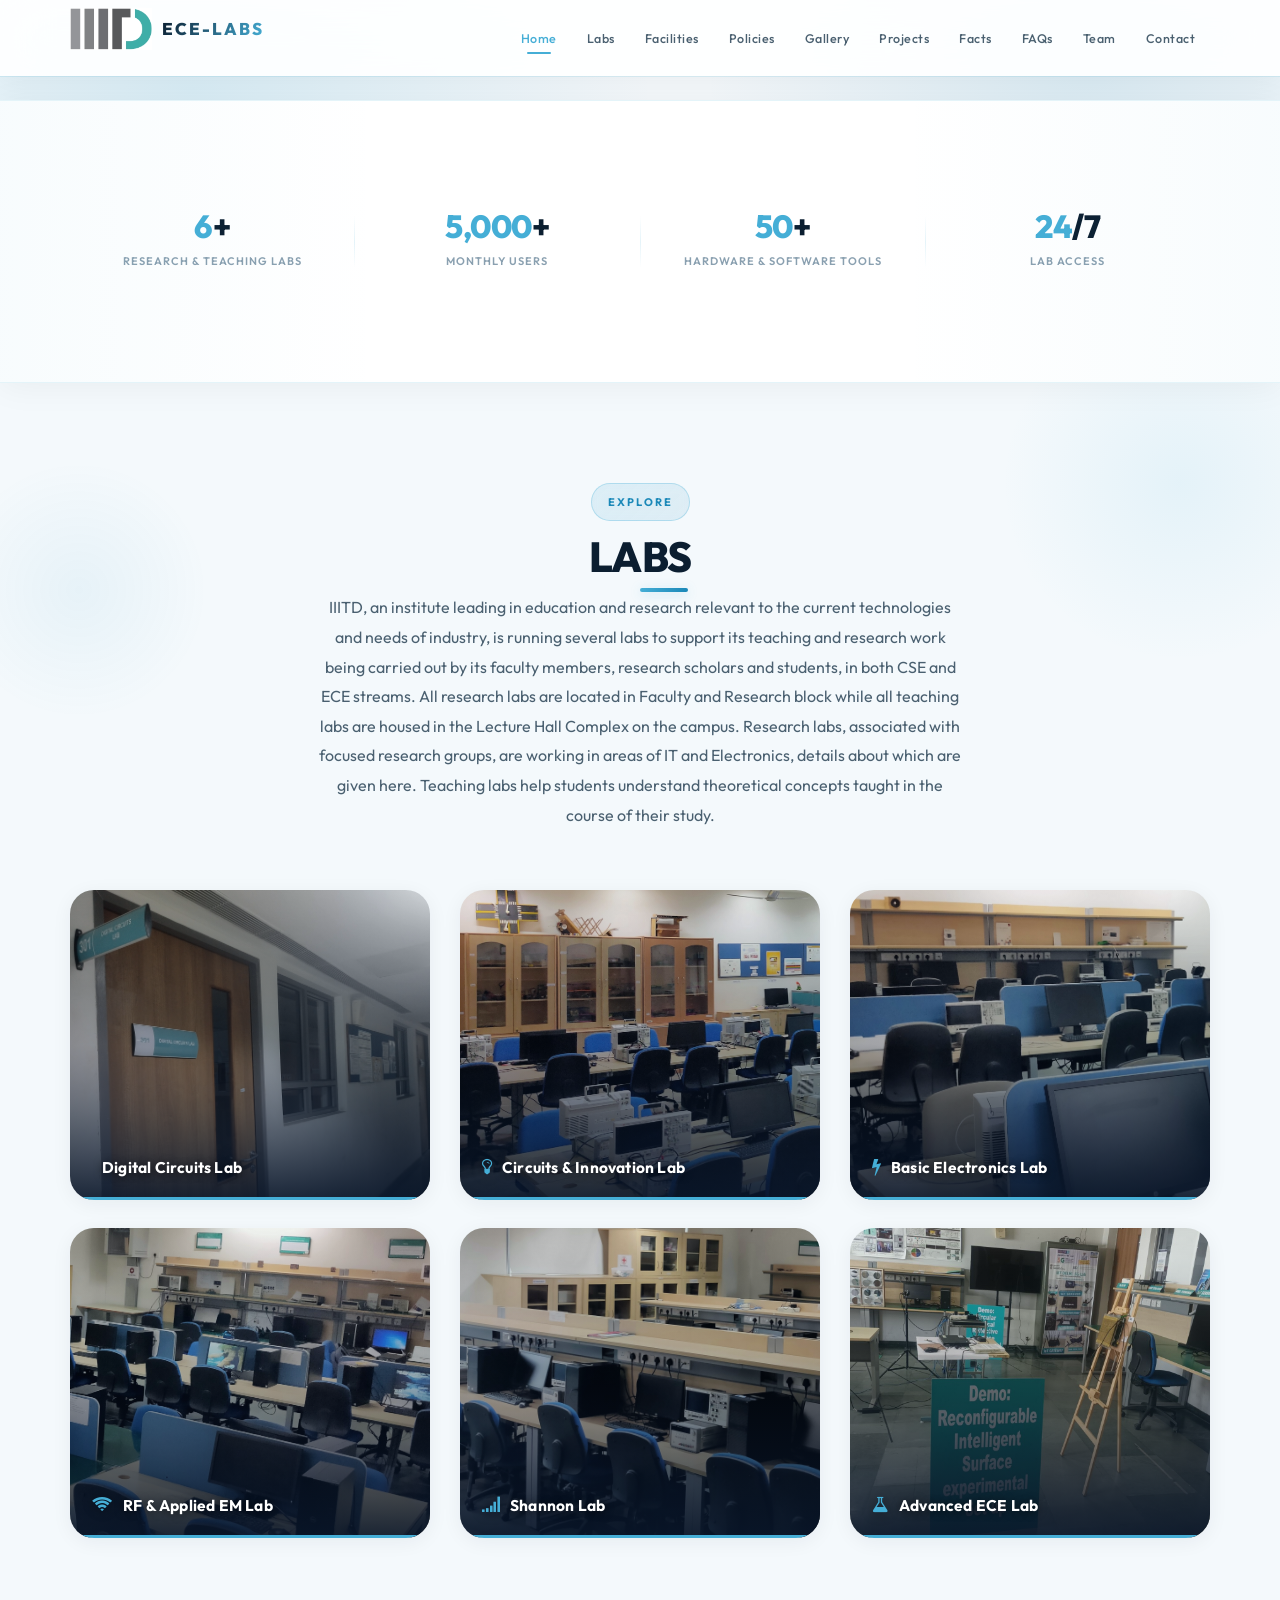
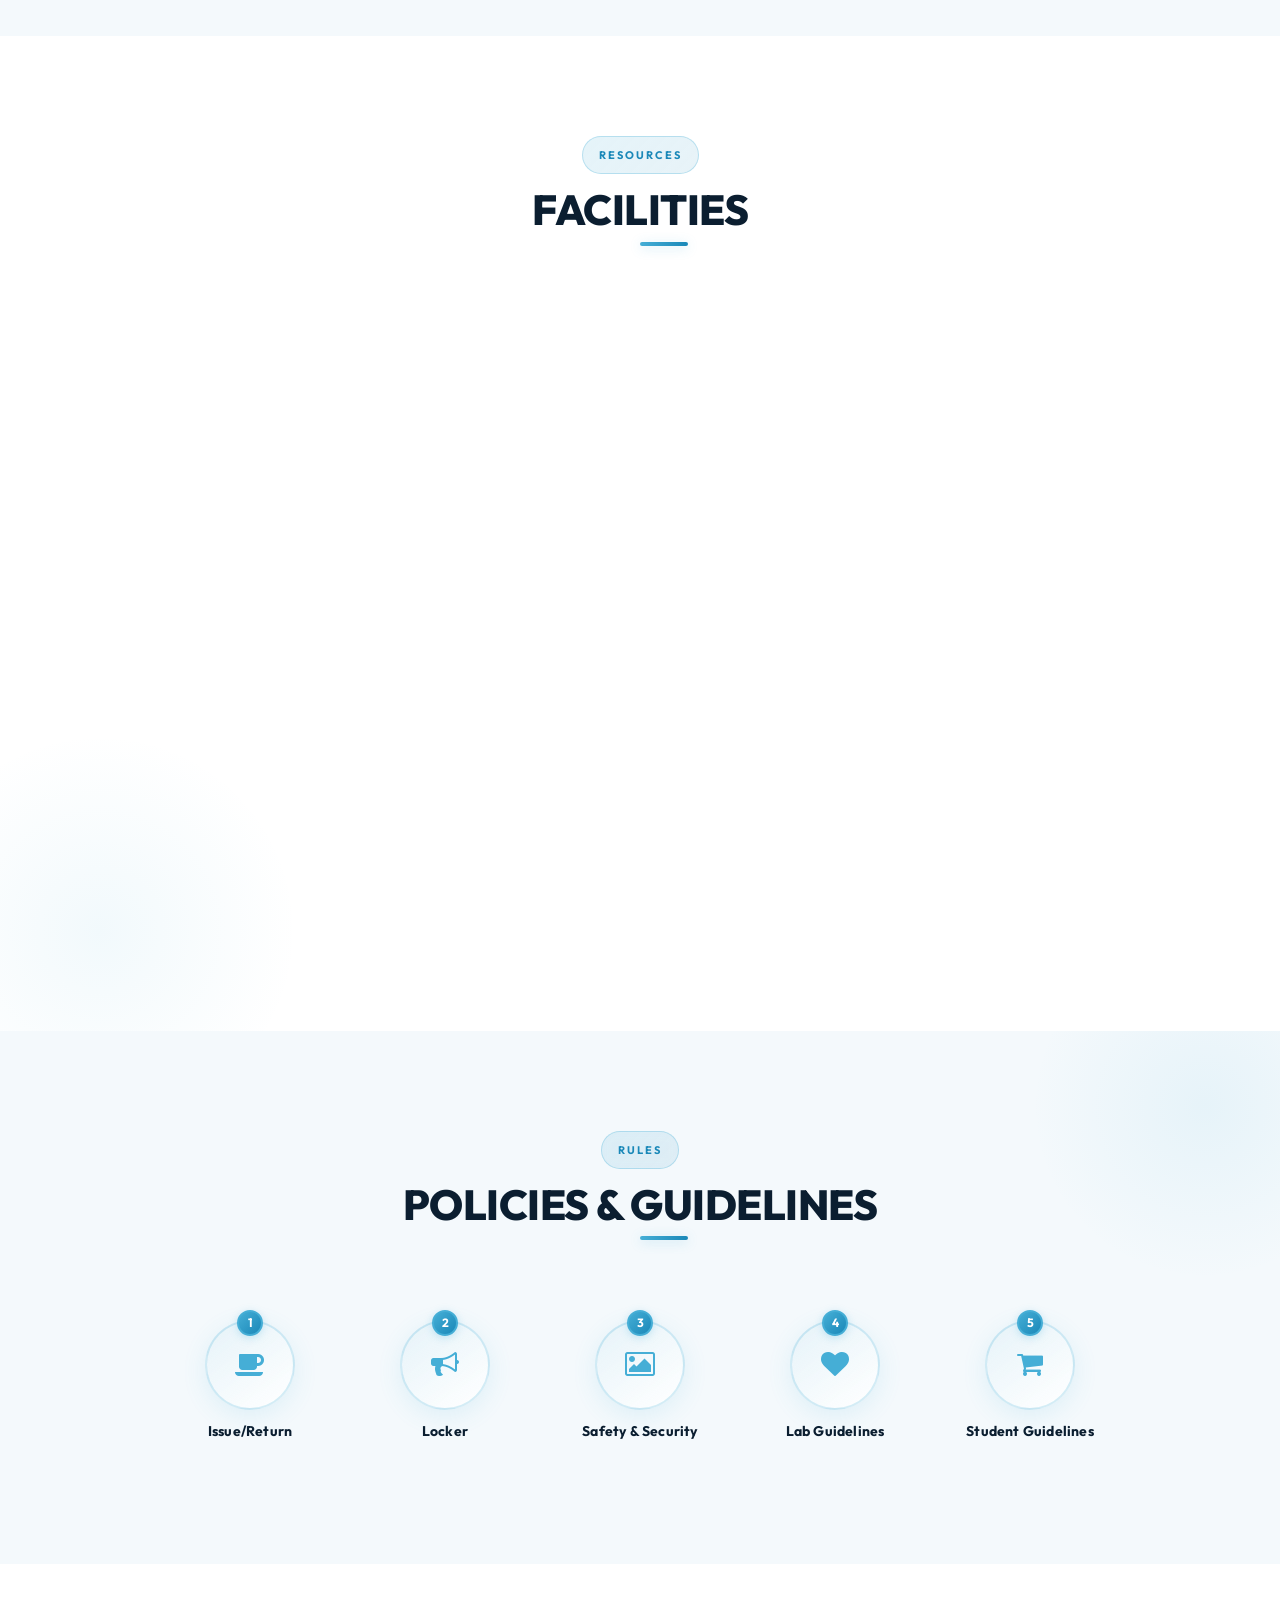
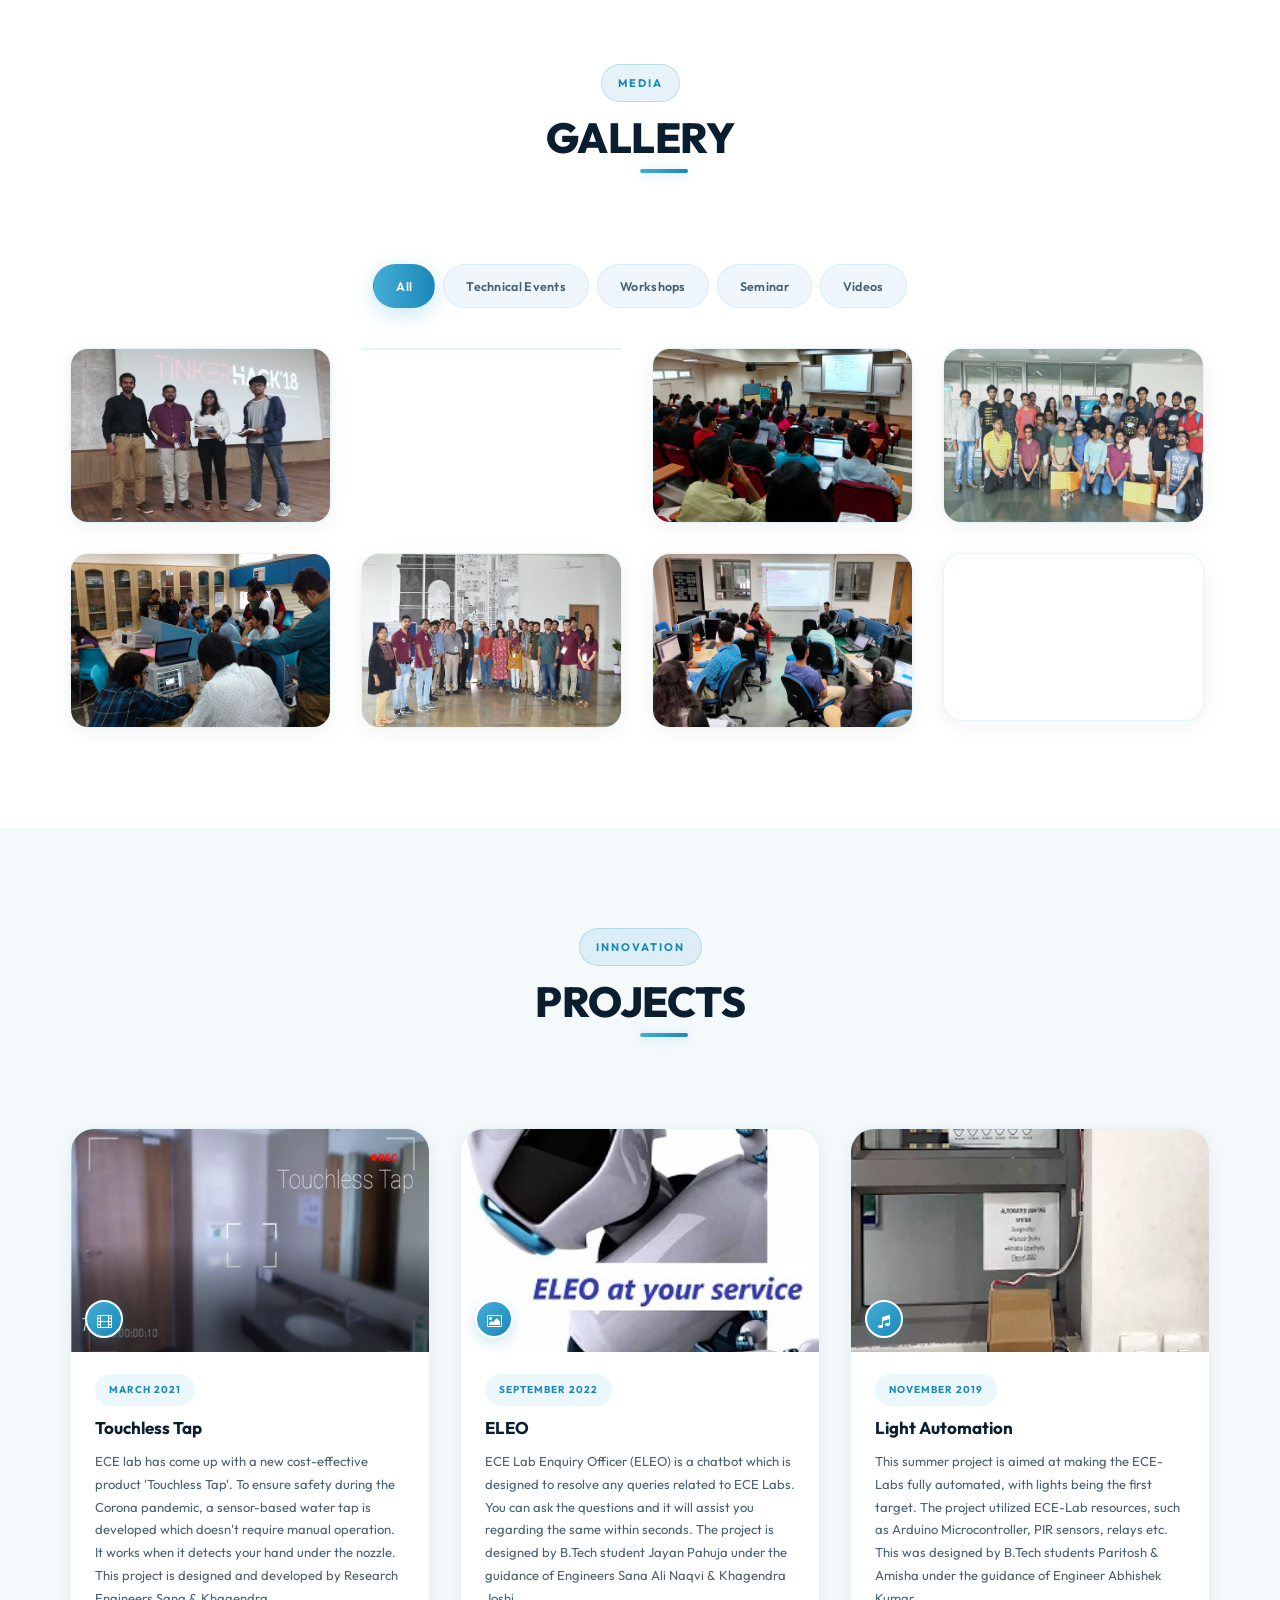
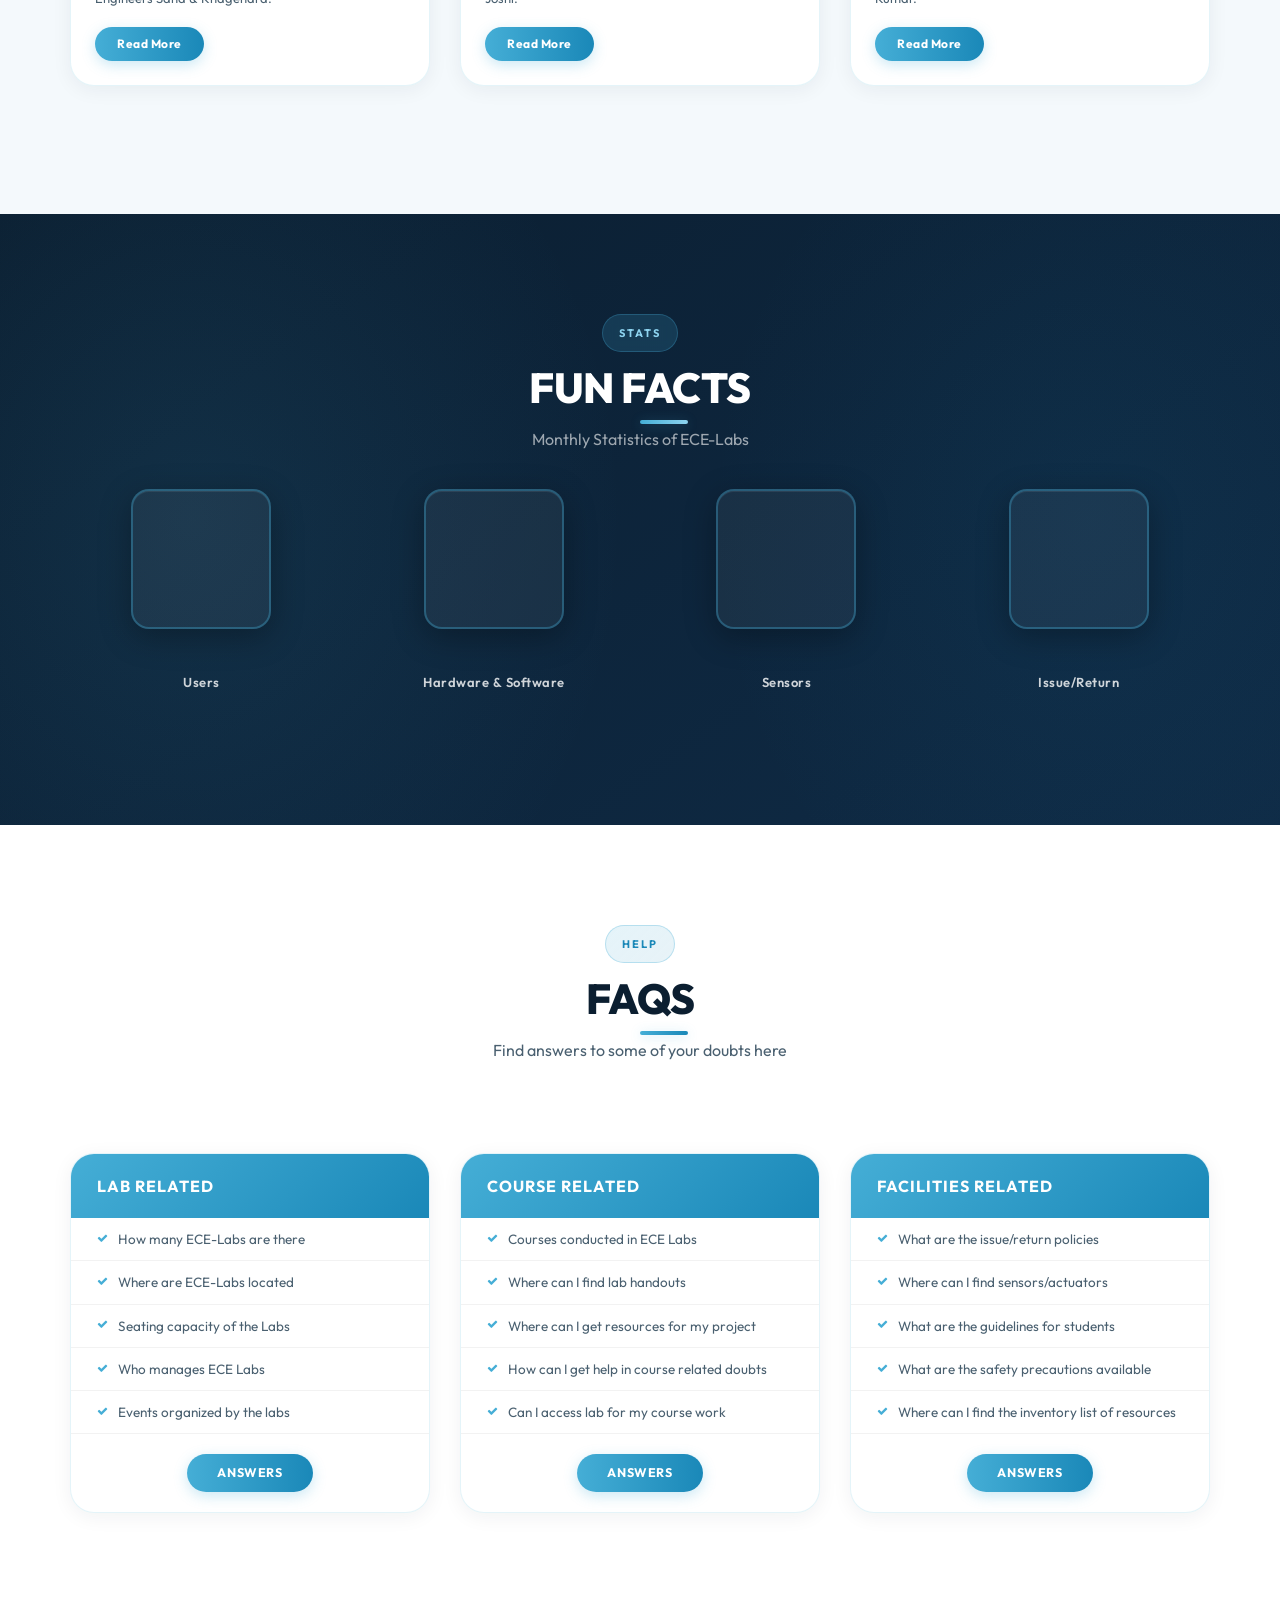
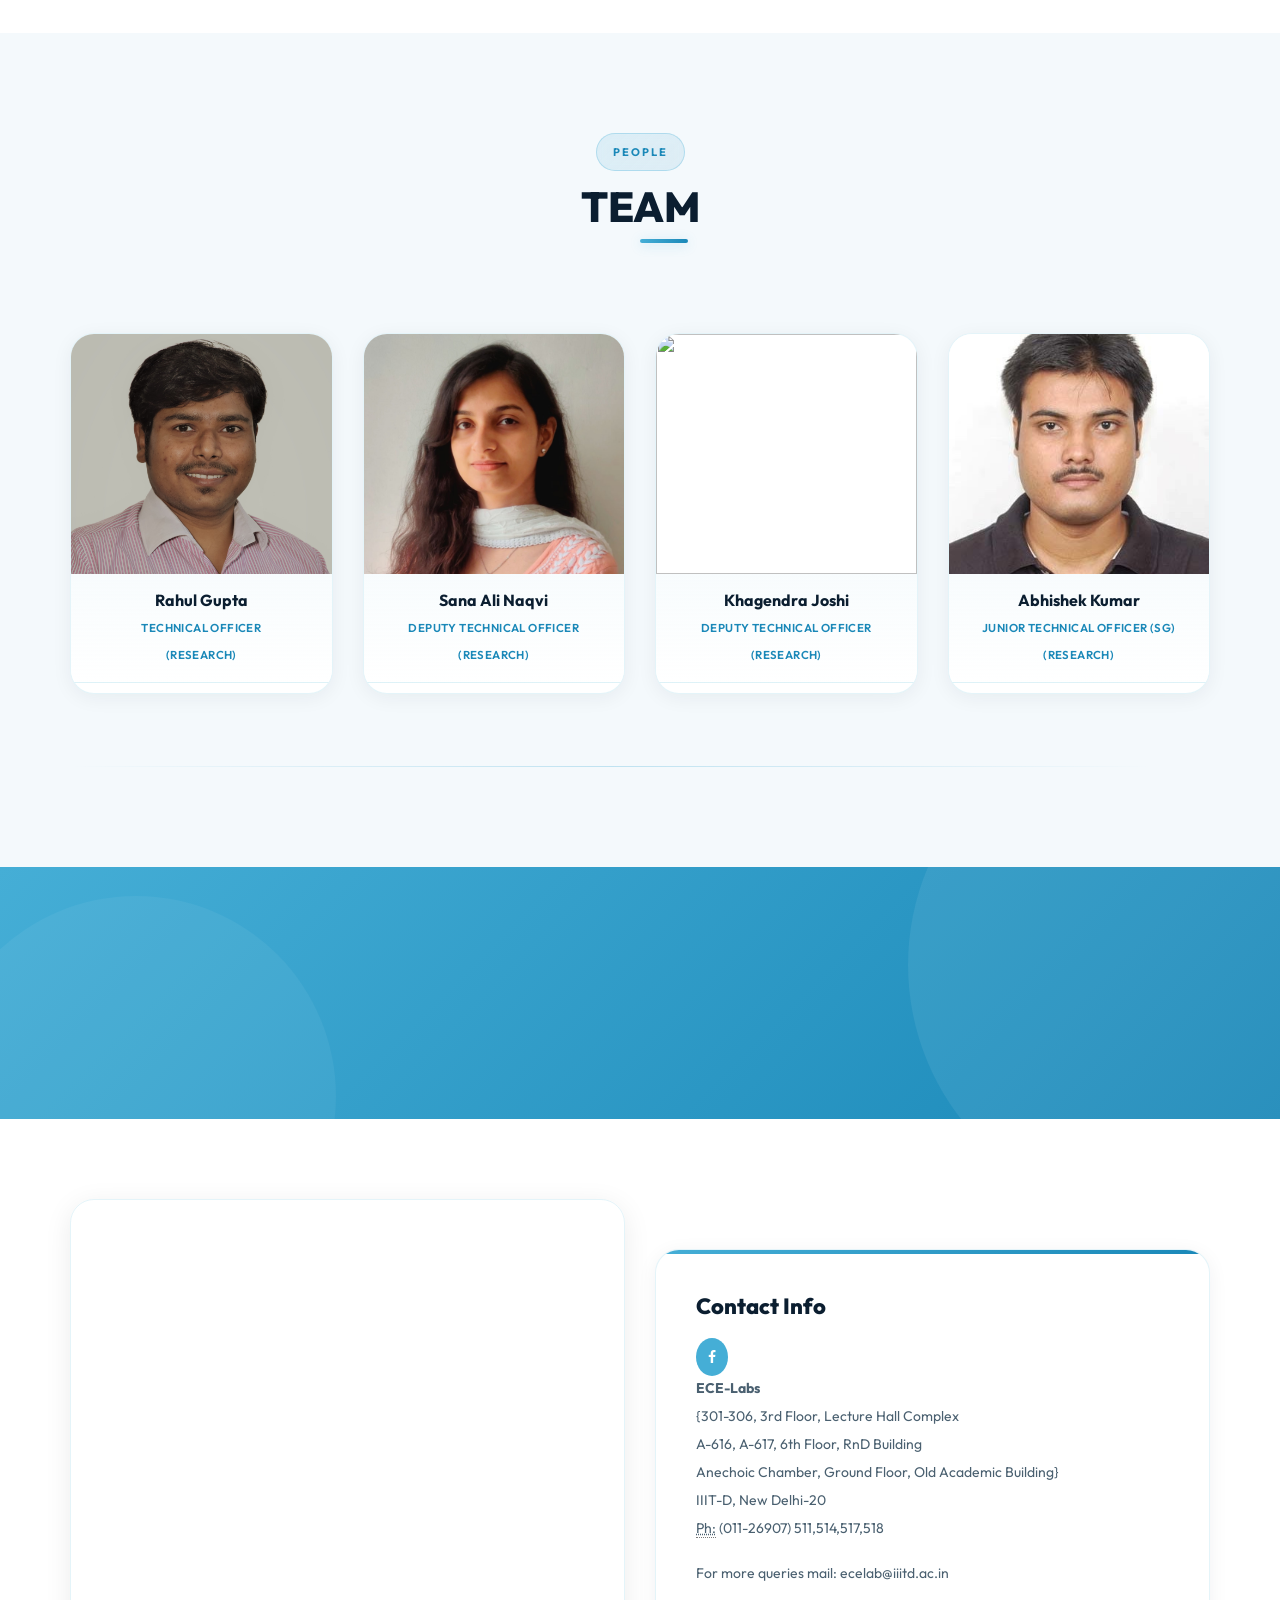
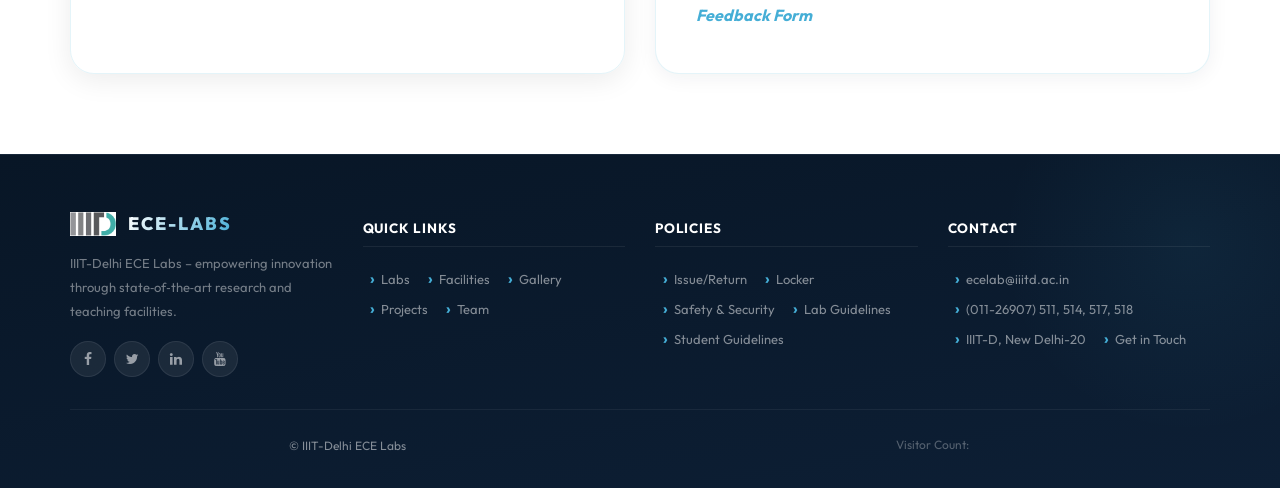
==== commit ad9a00e6: "UI fixes: icon alignment, team hover, contact layout, equal facility cards, bullet style" ====
--- a/index.html
+++ b/index.html
@@ -324,15 +324,15 @@
                                 <div class="facdoc">
                                     <div class="facheading">Explore more</div>
                                     <div class="lname">
-                                        <p><a href="https://ecelabs.iiitd.edu.in/dc.html" target="_blank">>> Digital
+                                        <p><a href="https://ecelabs.iiitd.edu.in/dc.html" target="_blank">Digital
                                                 Circuits Lab</a></p>
-                                        <p><a href="https://ecelabs.iiitd.edu.in/cil.html" target="_blank">>> Circuits
+                                        <p><a href="https://ecelabs.iiitd.edu.in/cil.html" target="_blank">Circuits
                                                 &amp; Innovation Lab</a></p>
-                                        <p><a href="https://ecelabs.iiitd.edu.in/be.html" target="_blank">>> Basic
+                                        <p><a href="https://ecelabs.iiitd.edu.in/be.html" target="_blank">Basic
                                                 Electronics Lab</a></p>
-                                        <p><a href="https://ecelabs.iiitd.edu.in/rf.html" target="_blank">>> RF &amp;
+                                        <p><a href="https://ecelabs.iiitd.edu.in/rf.html" target="_blank">RF &amp;
                                                 Applied Electromagnetics Lab</a></p>
-                                        <p><a href="https://ecelabs.iiitd.edu.in/sho.html" target="_blank">>> Shannon
+                                        <p><a href="https://ecelabs.iiitd.edu.in/sho.html" target="_blank">Shannon
                                                 Lab</a></p>
                                     </div>
                                 </div>
@@ -351,15 +351,15 @@
                                 <div class="facdoc">
                                     <div class="facheading">Explore more</div>
                                     <div class="lname">
-                                        <p><a href="https://ecelabs.iiitd.edu.in/dc.html" target="_blank">>> Digital
+                                        <p><a href="https://ecelabs.iiitd.edu.in/dc.html" target="_blank">Digital
                                                 Circuits Lab</a></p>
-                                        <p><a href="https://ecelabs.iiitd.edu.in/cil.html" target="_blank">>> Circuits
+                                        <p><a href="https://ecelabs.iiitd.edu.in/cil.html" target="_blank">Circuits
                                                 &amp; Innovation Lab</a></p>
-                                        <p><a href="https://ecelabs.iiitd.edu.in/be.html" target="_blank">>> Basic
+                                        <p><a href="https://ecelabs.iiitd.edu.in/be.html" target="_blank">Basic
                                                 Electronics Lab</a></p>
-                                        <p><a href="https://ecelabs.iiitd.edu.in/rf.html" target="_blank">>> RF &amp;
+                                        <p><a href="https://ecelabs.iiitd.edu.in/rf.html" target="_blank">RF &amp;
                                                 Applied Electromagnetics Lab</a></p>
-                                        <p><a href="https://ecelabs.iiitd.edu.in/sho.html" target="_blank">>> Shannon
+                                        <p><a href="https://ecelabs.iiitd.edu.in/sho.html" target="_blank">Shannon
                                                 Lab</a></p>
                                     </div>
                                 </div>
@@ -378,13 +378,13 @@
                                 <div class="facdoc">
                                     <div class="facheading">Explore more</div>
                                     <div class="lname">
-                                        <p><a href="https://ecelabs.iiitd.edu.in/cil.html" target="_blank">>> Circuits
+                                        <p><a href="https://ecelabs.iiitd.edu.in/cil.html" target="_blank">Circuits
                                                 &amp; Innovation Lab</a></p>
-                                        <p><a href="https://ecelabs.iiitd.edu.in/be.html" target="_blank">>> Basic
+                                        <p><a href="https://ecelabs.iiitd.edu.in/be.html" target="_blank">Basic
                                                 Electronics Lab</a></p>
-                                        <p><a href="https://ecelabs.iiitd.edu.in/rf.html" target="_blank">>> RF &amp;
+                                        <p><a href="https://ecelabs.iiitd.edu.in/rf.html" target="_blank">RF &amp;
                                                 Applied Electromagnetics Lab</a></p>
-                                        <p><a href="https://ecelabs.iiitd.edu.in/sho.html" target="_blank">>> Shannon
+                                        <p><a href="https://ecelabs.iiitd.edu.in/sho.html" target="_blank">Shannon
                                                 Lab</a></p>
                                     </div>
                                 </div>
@@ -406,9 +406,9 @@
                                 <div class="facdoc">
                                     <div class="facheading">Explore more</div>
                                     <div class="lname">
-                                        <p><a href="https://ecelabs.iiitd.edu.in/rf.html" target="_blank">>> RF &amp;
+                                        <p><a href="https://ecelabs.iiitd.edu.in/rf.html" target="_blank">RF &amp;
                                                 Applied Electromagnetics Lab</a></p>
-                                        <p><a href="https://ecelabs.iiitd.edu.in/sho.html" target="_blank">>> Shannon
+                                        <p><a href="https://ecelabs.iiitd.edu.in/sho.html" target="_blank">Shannon
                                                 Lab</a></p>
                                     </div>
                                 </div>
@@ -427,13 +427,13 @@
                                 <div class="facdoc">
                                     <div class="facheading">Explore more</div>
                                     <div class="lname">
-                                        <p><a href="https://ecelabs.iiitd.edu.in/cil.html" target="_blank">>> Circuits
+                                        <p><a href="https://ecelabs.iiitd.edu.in/cil.html" target="_blank">Circuits
                                                 &amp; Innovation Lab</a></p>
-                                        <p><a href="https://ecelabs.iiitd.edu.in/be.html" target="_blank">>> Basic
+                                        <p><a href="https://ecelabs.iiitd.edu.in/be.html" target="_blank">Basic
                                                 Electronics Lab</a></p>
-                                        <p><a href="https://ecelabs.iiitd.edu.in/rf.html" target="_blank">>> RF &amp;
+                                        <p><a href="https://ecelabs.iiitd.edu.in/rf.html" target="_blank">RF &amp;
                                                 Applied Electromagnetics Lab</a></p>
-                                        <p><a href="https://ecelabs.iiitd.edu.in/sho.html" target="_blank">>> Shannon
+                                        <p><a href="https://ecelabs.iiitd.edu.in/sho.html" target="_blank">Shannon
                                                 Lab</a></p>
                                     </div>
                                 </div>
@@ -452,13 +452,13 @@
                                 <div class="facdoc">
                                     <div class="facheading">Explore more</div>
                                     <div class="lname">
-                                        <p><a href="https://ecelabs.iiitd.edu.in/cil.html" target="_blank">>> Circuits
+                                        <p><a href="https://ecelabs.iiitd.edu.in/cil.html" target="_blank">Circuits
                                                 &amp; Innovation Lab</a></p>
-                                        <p><a href="https://ecelabs.iiitd.edu.in/be.html" target="_blank">>> Basic
+                                        <p><a href="https://ecelabs.iiitd.edu.in/be.html" target="_blank">Basic
                                                 Electronics Lab</a></p>
-                                        <p><a href="https://ecelabs.iiitd.edu.in/rf.html" target="_blank">>> RF &amp;
+                                        <p><a href="https://ecelabs.iiitd.edu.in/rf.html" target="_blank">RF &amp;
                                                 Applied Electromagnetics Lab</a></p>
-                                        <p><a href="https://ecelabs.iiitd.edu.in/sho.html" target="_blank">>> Shannon
+                                        <p><a href="https://ecelabs.iiitd.edu.in/sho.html" target="_blank">Shannon
                                                 Lab</a></p>
                                     </div>
                                 </div>
@@ -943,44 +943,38 @@
 
     <section id="contact" class="section-bg-white">
         <div class="container">
-            <div class="row">
-                <div class="col-sm-6">
+            <div class="row contact-row">
+                <div class="col-sm-6 contact-col">
                     <div class="ratio ratio-16x9">
                         <iframe
                             src="https://www.google.com/maps/embed?pb=!1m18!1m12!1m3!1d606.5722182768893!2d77.2730281200939!3d28.54531966761896!2m3!1f0!2f0!3f0!3m2!1i1024!2i768!4f13.1!3m3!1m2!1s0x390ce3e4e212cb09%3A0xfdfeaabc2720a170!2sINDRAPRASTHA%20INSTITUTE%20OF%20INFORMATION%20TECHNOLOGY%2C%20GB%20PANT%20INSTITUTE%20OF%20TECHNOLOGY%2C%20Shyam%20Nagar%2C%20Okhla%20Industrial%20Estate%2C%20New%20Delhi%2C%20Delhi%20110020!5e0!3m2!1sen!2sin!4v1660886473832!5m2!1sen!2sin"
-                            width="100%" height="650px" style="border:0;" allowfullscreen="" loading="lazy"
+                            width="100%" height="100%" style="border:0;" allowfullscreen="" loading="lazy"
                             referrerpolicy="no-referrer-when-downgrade"></iframe>
                     </div>
                 </div>
-                <div class="col-sm-6">
-                    <div class="container-fluid">
-                        <div class="row">
-                            <div class="col-xs-12">
-                                <div class="contact-form">
-                                    <h3 style="display:inline-block;">Contact Info</h3>
-                                    <ul class="social-icons"
-                                        style="list-style: none;margin: 4px 0px;padding: 0px;display:inline-block;float:right;">
-                                        <li><a target="_blank"
-                                                href="https://www.facebook.com/IIIT-Delhi-ECE-Labs-288122764979354"
-                                                style="padding: 10px 13px;border-radius: 50%;color: white;background: #45aed6;"><i
-                                                    class="fa fa-facebook"></i></a></li>
-                                    </ul>
-                                    <address>
-                                        <strong>ECE-Labs</strong><br>
-                                        {301-306, 3rd Floor, Lecture Hall Complex <br>
-                                        A-616, A-617, 6th Floor, RnD Building<br>
-                                        Anechoic Chamber, Ground Floor, Old Academic Building}<br>
-                                        IIIT-D, New Delhi-20<br>
-                                        <abbr title="Phone">Ph:</abbr> (011-26907) 511,514,517,518
-                                    </address>
-                                    <p>For more queries mail: ecelab@iiitd.ac.in</p>
-                                    <div>
-                                        <a style="font-size:16px;font-style:italic;font-weight:bold;" target="_blank"
-                                            href="https://docs.google.com/a/iiitd.ac.in/forms/d/e/1FAIpQLSfQcSsewEy0mJJJ6lGRp93KaYUmXIN3G983I_F2m6QJOSyeaQ/viewform">Feedback
-                                            Form</a>
-                                    </div>
-                                </div>
-                            </div>
+                <div class="col-sm-6 contact-col">
+                    <div class="contact-form">
+                        <h3 style="display:inline-block;">Contact Info</h3>
+                        <ul class="social-icons"
+                            style="list-style: none;margin: 4px 0px;padding: 0px;display:inline-block;float:right;">
+                            <li><a target="_blank"
+                                    href="https://www.facebook.com/IIIT-Delhi-ECE-Labs-288122764979354"
+                                    style="padding: 10px 13px;border-radius: 50%;color: white;background: #45aed6;"><i
+                                        class="fa fa-facebook"></i></a></li>
+                        </ul>
+                        <address>
+                            <strong>ECE-Labs</strong><br>
+                            {301-306, 3rd Floor, Lecture Hall Complex <br>
+                            A-616, A-617, 6th Floor, RnD Building<br>
+                            Anechoic Chamber, Ground Floor, Old Academic Building}<br>
+                            IIIT-D, New Delhi-20<br>
+                            <abbr title="Phone">Ph:</abbr> (011-26907) 511,514,517,518
+                        </address>
+                        <p>For more queries mail: ecelab@iiitd.ac.in</p>
+                        <div>
+                            <a style="font-size:16px;font-style:italic;font-weight:bold;" target="_blank"
+                                href="https://docs.google.com/a/iiitd.ac.in/forms/d/e/1FAIpQLSfQcSsewEy0mJJJ6lGRp93KaYUmXIN3G983I_F2m6QJOSyeaQ/viewform">Feedback
+                                Form</a>
                         </div>
                     </div>
                 </div>
@@ -1105,7 +1099,7 @@
     <script src="js/jquery.js"></script>
     <script src="js/bootstrap.min.js"></script>
     <script
-        src="https://maps.google.com/maps/api/js?key=AIzaSyAAk_1zoZlFVBwVsn3s4ZegP9_M5xQo9fg&callback=initialize"></script>
+        src="https://maps.google.com/maps/api/js?key=AIzaSyAAk_1zoZlFVBwVsn3s4ZegP9_M5xQo9fg"></script>
     <script src="js/owl.carousel.min.js"></script>
     <script src="js/mousescroll.js"></script>
     <script src="js/smoothscroll.js"></script>
--- a/css/main.css
+++ b/css/main.css
@@ -124,22 +124,24 @@
 }
 
 .team-member p {
-    max-height: 70px;
+    max-height: 0;
+    opacity: 0;
     overflow: hidden;
-    -webkit-transition: max-height 1s ease-out;
-    -moz-transition: max-height 1s ease-out;
-    -ms-transition: max-height 1s ease-out;
-    -o-transition: max-height 1s ease-out;
-    transition: max-height 1s ease-out;
+    -webkit-transition: all 0.35s ease;
+    -moz-transition: all 0.35s ease;
+    -ms-transition: all 0.35s ease;
+    -o-transition: all 0.35s ease;
+    transition: all 0.35s ease;
 }
 
 .team-member:hover p {
-    max-height: 1000px;
-    -webkit-transition: max-height 1s ease-in;
-    -moz-transition: max-height 1s ease-in;
-    -ms-transition: max-height 1s ease-in;
-    -o-transition: max-height 1s ease-in;
-    transition: max-height 1s ease-in;
+    max-height: 200px;
+    opacity: 1;
+    -webkit-transition: all 0.35s ease;
+    -moz-transition: all 0.35s ease;
+    -ms-transition: all 0.35s ease;
+    -o-transition: all 0.35s ease;
+    transition: all 0.35s ease;
 }
 
 
--- a/css/homepage.css
+++ b/css/homepage.css
@@ -646,7 +646,17 @@
 }
 .homepage #services .container { position: relative; z-index: 1; }
 
-/* service card */
+/* service card equal-height rows */
+.homepage #services .features {
+  display: flex;
+  flex-wrap: wrap;
+  align-items: stretch;
+  width: 100%;
+}
+.homepage #services .features > [class*="col-"] {
+  display: flex;
+  flex-direction: column;
+}
 .homepage #services .media.service-box {
   background: #ffffff;
   border: 1.5px solid var(--border);
@@ -656,6 +666,7 @@
   margin: 0 0 24px;
   display: flex;
   align-items: flex-start;
+  flex: 1;
   gap: 0;
   transition: all var(--dur) var(--ease-out);
   position: relative;
@@ -785,7 +796,9 @@
 
 .homepage #work-process .icon-circle {
   width: 90px; height: 90px;
-  line-height: 90px;
+  display: flex;
+  align-items: center;
+  justify-content: center;
   border: 2px solid rgba(69,174,214,0.22);
   background: linear-gradient(145deg, rgba(69,174,214,0.08) 0%, #ffffff 100%);
   color: var(--primary);
@@ -1260,8 +1273,19 @@
   color: var(--text-b);
   font-size: 13px;
   line-height: 1.75;
+  padding: 0 20px;
+  margin: 0;
+  max-height: 0;
+  opacity: 0;
+  overflow: hidden;
+  transform: scale(0.97);
+  transition: all 0.35s ease;
+}
+.homepage #meet-team .team-member:hover p {
+  max-height: 200px;
+  opacity: 1;
   padding: 14px 20px;
-  margin: 0;
+  transform: scale(1);
 }
 .homepage #meet-team .divider {
   background-image: linear-gradient(90deg, transparent, var(--border-strong), transparent);
@@ -1313,12 +1337,25 @@
   background: #fff !important;
   padding: 80px 0 !important;
 }
+.homepage #contact .contact-row {
+  display: flex;
+  align-items: stretch;
+  justify-content: center;
+  flex-wrap: wrap;
+}
+.homepage #contact .contact-col {
+  display: flex;
+  flex-direction: column;
+  padding-left: 15px;
+  padding-right: 15px;
+}
 .homepage #contact .ratio-16x9 {
   border-radius: var(--radius-xl);
   overflow: hidden;
   box-shadow: var(--shadow-md);
   border: 1.5px solid var(--border);
   height: 440px;
+  flex: 1;
 }
 .homepage #contact .ratio-16x9 iframe {
   width: 100%;
@@ -1331,7 +1368,7 @@
   border-radius: var(--radius-xl);
   box-shadow: var(--shadow-card);
   padding: 44px 40px;
-  height: 440px;
+  flex: 1;
   display: flex;
   flex-direction: column;
   justify-content: center;
